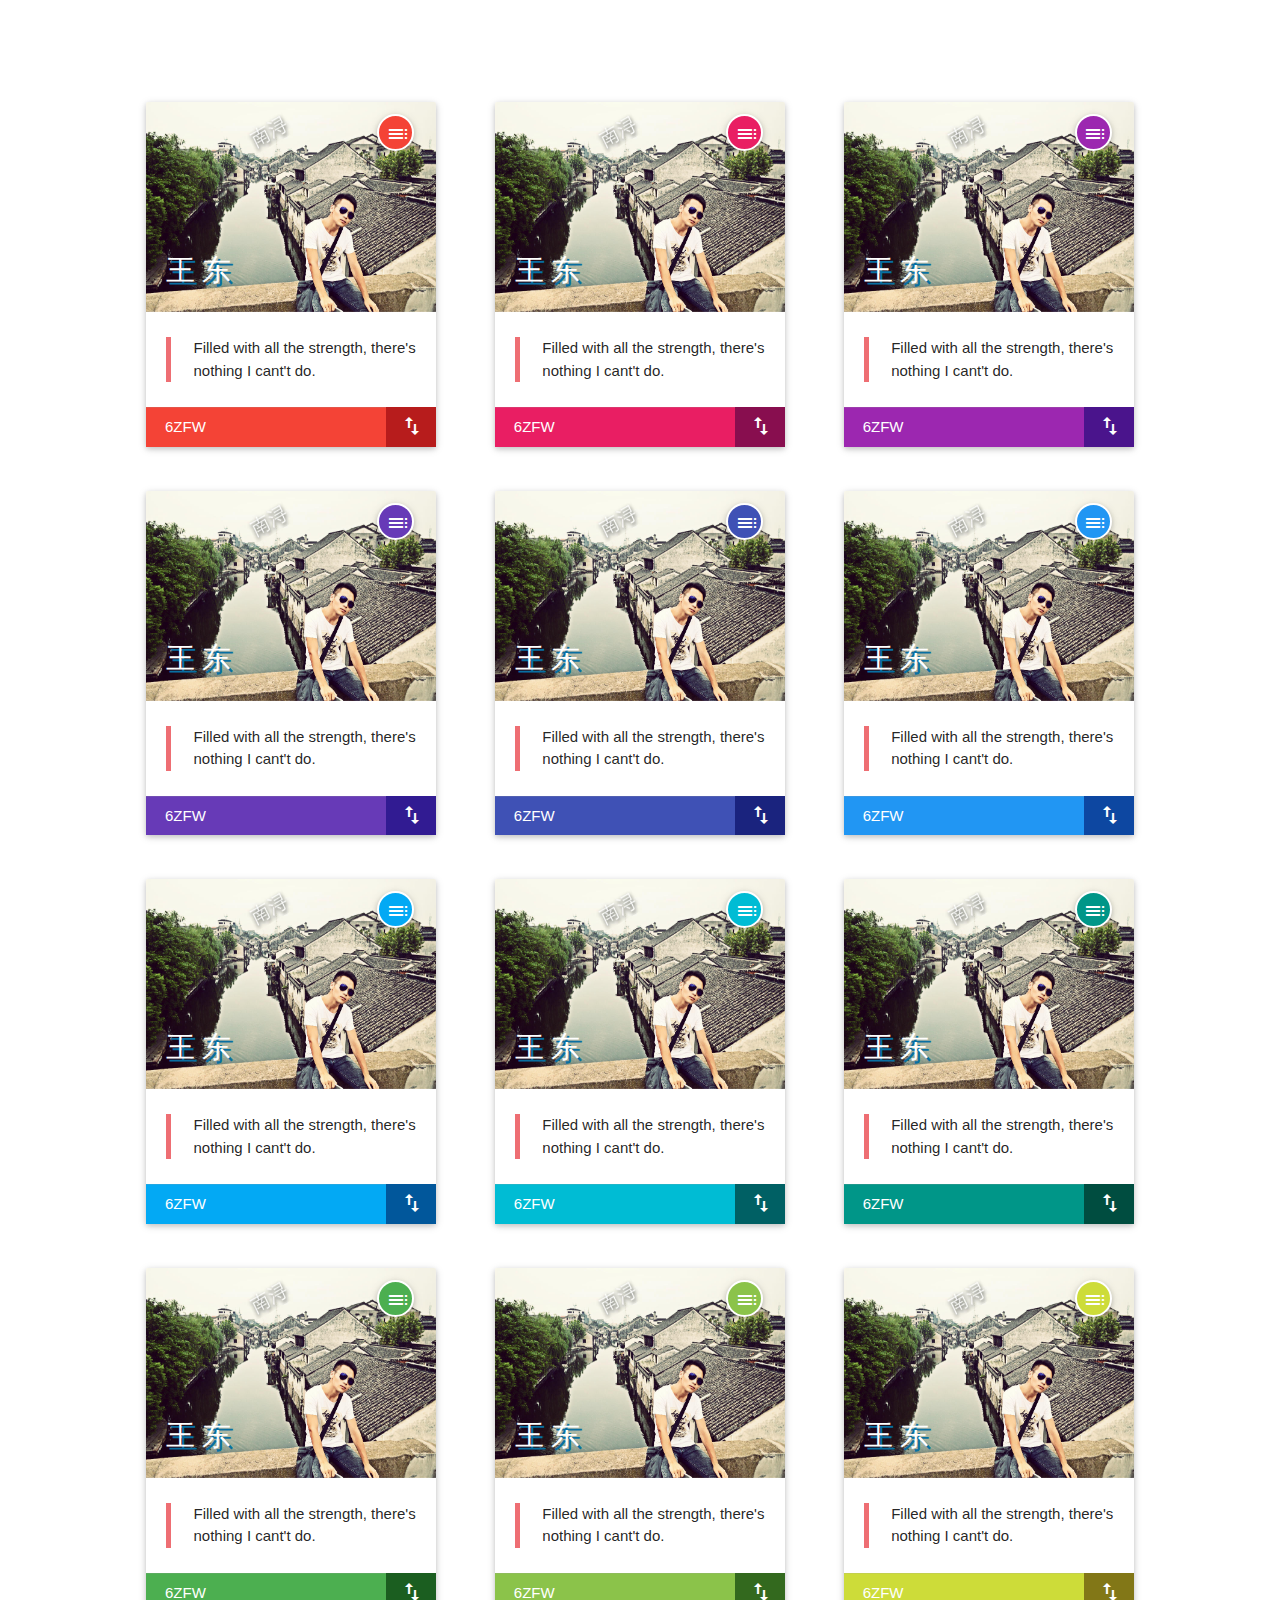
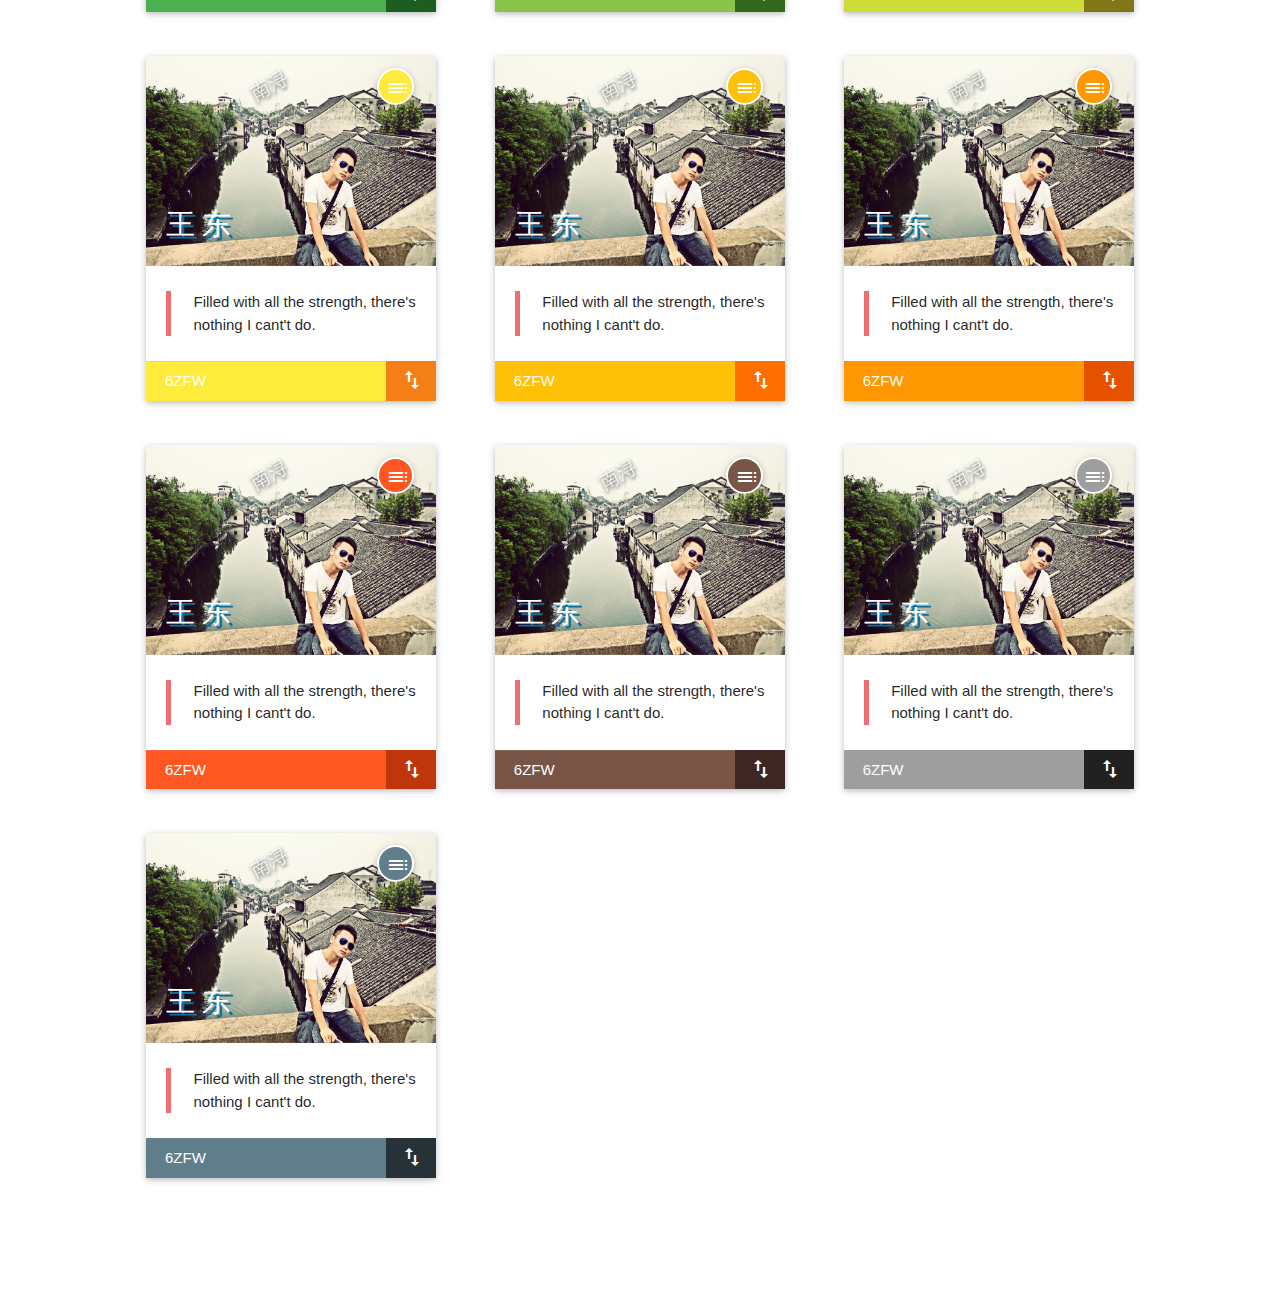
==== about.html @ 120ce58c "Basically completed, well, a little unsightly." ====
<!DOCTYPE html>
<html lang="en">
<head>
    <meta charset="UTF-8">
    <meta http-equiv="X-UA-Compatible" content="IE=edge,chrome=1">
    <meta name="viewport" content="width=device-width, initial-scale=1">

    <meta name="description" content="关于我们">
    <meta name="author" content="枫上雾棋">
    <title>关于我们</title>

    <link href="http://fonts.googleapis.com/icon?family=Material+Icons" rel="stylesheet">
    <link type="text/css" rel="stylesheet" href="css/materialize.css"  media="screen,projection"/>
    <link type="text/css" rel="stylesheet" href="css/about.css">
</head>
<body>
    <div class="container">
        <div id="about">
            <div class="row">
                <!--王东 start-->
                <div class="col s12 m6 l4">
                    <div class="card">
                        <div class="card-image">
                            <img src="img/wd.jpg" alt="人物">
                            <span class="card-title">王 东</span>
                            <div class="fixed-action-btn horizontal click-to-toggle">
                                <a class="btn-floating red">
                                    <i class="material-icons">toc</i>
                                </a>
                                <ul>
                                    <li><a class="btn-floating red tooltipped" data-position="top" data-delay="50" data-tooltip="QQ email"><i class="material-icons">email</i></a></li>
                                    <li><a class="btn-floating yellow darken-1 tooltipped" data-position="top" data-delay="50" data-tooltip="网易 music"><i class="material-icons">play_arrow</i></a></li>
                                    <li><a class="btn-floating green tooltipped" data-position="top" data-delay="50" data-tooltip="personal homepage"><i class="material-icons">grade</i></a></li>
                                    <li><a class="btn-floating blue tooltipped" data-position="top" data-delay="50" data-tooltip="GitHub"><i class="material-icons">attach_file</i></a></li>
                                </ul>
                            </div>
                        </div>
                        <div class="card-content">
                            <blockquote>Filled with all the strength, there's nothing I cant't do.</blockquote>
                        </div>
                        <div class="card-action red">
                            6ZFW
                            <div class="card-more activator">
                                <i class="material-icons right">swap_vert</i>
                            </div>
                        </div>
                        <div class="card-reveal">
                            <span class="reveal-title card-title grey-text text-darken-4">
                                他是谁
                                <i class="close-reveal material-icons circle right">close</i>
                            </span>
                            <ul class="collection">
                                <li class="collection-item">姓名：王东</li>
                                <li class="collection-item">外号：东哥</li>
                                <li class="collection-item">专业：软件工程</li>
                                <li class="collection-item">技能：
                                    <img src="img/html.ico" alt="技能">
                                    <img src="img/css.ico" alt="技能">
                                </li>
                            </ul>
                        </div>
                    </div>
                </div>
                <!--王东 end-->

                <!--王东 start-->
                <div class="col s12 m6 l4">
                    <div class="card">
                        <div class="card-image">
                            <img src="img/wd.jpg" alt="人物">
                            <span class="card-title">王 东</span>
                            <div class="fixed-action-btn horizontal click-to-toggle">
                                <a class="btn-floating pink">
                                    <i class="material-icons">toc</i>
                                </a>
                                <ul>
                                    <li><a class="btn-floating red tooltipped" data-position="top" data-delay="50" data-tooltip="QQ email"><i class="material-icons">email</i></a></li>
                                    <li><a class="btn-floating yellow darken-1 tooltipped" data-position="top" data-delay="50" data-tooltip="网易 music"><i class="material-icons">play_arrow</i></a></li>
                                    <li><a class="btn-floating green tooltipped" data-position="top" data-delay="50" data-tooltip="personal homepage"><i class="material-icons">grade</i></a></li>
                                    <li><a class="btn-floating blue tooltipped" data-position="top" data-delay="50" data-tooltip="GitHub"><i class="material-icons">attach_file</i></a></li>
                                </ul>
                            </div>
                        </div>
                        <div class="card-content">
                            <blockquote>Filled with all the strength, there's nothing I cant't do.</blockquote>
                        </div>
                        <div class="card-action pink">
                            6ZFW
                            <div class="card-more activator">
                                <i class="material-icons right">swap_vert</i>
                            </div>
                        </div>
                        <div class="card-reveal">
                            <span class="reveal-title card-title grey-text text-darken-4">
                                他是谁
                                <i class="close-reveal material-icons circle right">close</i>
                            </span>
                            <ul class="collection">
                                <li class="collection-item">姓名：王东</li>
                                <li class="collection-item">外号：东哥</li>
                                <li class="collection-item">专业：软件工程</li>
                                <li class="collection-item">技能：
                                    <img src="img/html.ico" alt="技能">
                                    <img src="img/css.ico" alt="技能">
                                </li>
                            </ul>
                        </div>
                    </div>
                </div>
                <!--王东 end-->

                <!--王东 start-->
                <div class="col s12 m6 l4">
                    <div class="card">
                        <div class="card-image">
                            <img src="img/wd.jpg" alt="人物">
                            <span class="card-title">王 东</span>
                            <div class="fixed-action-btn horizontal click-to-toggle">
                                <a class="btn-floating purple">
                                    <i class="material-icons">toc</i>
                                </a>
                                <ul>
                                    <li><a class="btn-floating red tooltipped" data-position="top" data-delay="50" data-tooltip="QQ email"><i class="material-icons">email</i></a></li>
                                    <li><a class="btn-floating yellow darken-1 tooltipped" data-position="top" data-delay="50" data-tooltip="网易 music"><i class="material-icons">play_arrow</i></a></li>
                                    <li><a class="btn-floating green tooltipped" data-position="top" data-delay="50" data-tooltip="personal homepage"><i class="material-icons">grade</i></a></li>
                                    <li><a class="btn-floating blue tooltipped" data-position="top" data-delay="50" data-tooltip="GitHub"><i class="material-icons">attach_file</i></a></li>
                                </ul>
                            </div>
                        </div>
                        <div class="card-content">
                            <blockquote>Filled with all the strength, there's nothing I cant't do.</blockquote>
                        </div>
                        <div class="card-action purple">
                            6ZFW
                            <div class="card-more activator">
                                <i class="material-icons right">swap_vert</i>
                            </div>
                        </div>
                        <div class="card-reveal">
                            <span class="reveal-title card-title grey-text text-darken-4">
                                他是谁
                                <i class="close-reveal material-icons circle right">close</i>
                            </span>
                            <ul class="collection">
                                <li class="collection-item">姓名：王东</li>
                                <li class="collection-item">外号：东哥</li>
                                <li class="collection-item">专业：软件工程</li>
                                <li class="collection-item">技能：
                                    <img src="img/html.ico" alt="技能">
                                    <img src="img/css.ico" alt="技能">
                                </li>
                            </ul>
                        </div>
                    </div>
                </div>
                <!--王东 end-->

                <!--王东 start-->
                <div class="col s12 m6 l4">
                    <div class="card">
                        <div class="card-image">
                            <img src="img/wd.jpg" alt="人物">
                            <span class="card-title">王 东</span>
                            <div class="fixed-action-btn horizontal click-to-toggle">
                                <a class="btn-floating deep-purple">
                                    <i class="material-icons">toc</i>
                                </a>
                                <ul>
                                    <li><a class="btn-floating red tooltipped" data-position="top" data-delay="50" data-tooltip="QQ email"><i class="material-icons">email</i></a></li>
                                    <li><a class="btn-floating yellow darken-1 tooltipped" data-position="top" data-delay="50" data-tooltip="网易 music"><i class="material-icons">play_arrow</i></a></li>
                                    <li><a class="btn-floating green tooltipped" data-position="top" data-delay="50" data-tooltip="personal homepage"><i class="material-icons">grade</i></a></li>
                                    <li><a class="btn-floating blue tooltipped" data-position="top" data-delay="50" data-tooltip="GitHub"><i class="material-icons">attach_file</i></a></li>
                                </ul>
                            </div>
                        </div>
                        <div class="card-content">
                            <blockquote>Filled with all the strength, there's nothing I cant't do.</blockquote>
                        </div>
                        <div class="card-action deep-purple">
                            6ZFW
                            <div class="card-more activator">
                                <i class="material-icons right">swap_vert</i>
                            </div>
                        </div>
                        <div class="card-reveal">
                            <span class="reveal-title card-title grey-text text-darken-4">
                                他是谁
                                <i class="close-reveal material-icons circle right">close</i>
                            </span>
                            <ul class="collection">
                                <li class="collection-item">姓名：王东</li>
                                <li class="collection-item">外号：东哥</li>
                                <li class="collection-item">专业：软件工程</li>
                                <li class="collection-item">技能：
                                    <img src="img/html.ico" alt="技能">
                                    <img src="img/css.ico" alt="技能">
                                </li>
                            </ul>
                        </div>
                    </div>
                </div>
                <!--王东 end-->

                <!--王东 start-->
                <div class="col s12 m6 l4">
                    <div class="card">
                        <div class="card-image">
                            <img src="img/wd.jpg" alt="人物">
                            <span class="card-title">王 东</span>
                            <div class="fixed-action-btn horizontal click-to-toggle">
                                <a class="btn-floating indigo">
                                    <i class="material-icons">toc</i>
                                </a>
                                <ul>
                                    <li><a class="btn-floating red tooltipped" data-position="top" data-delay="50" data-tooltip="QQ email"><i class="material-icons">email</i></a></li>
                                    <li><a class="btn-floating yellow darken-1 tooltipped" data-position="top" data-delay="50" data-tooltip="网易 music"><i class="material-icons">play_arrow</i></a></li>
                                    <li><a class="btn-floating green tooltipped" data-position="top" data-delay="50" data-tooltip="personal homepage"><i class="material-icons">grade</i></a></li>
                                    <li><a class="btn-floating blue tooltipped" data-position="top" data-delay="50" data-tooltip="GitHub"><i class="material-icons">attach_file</i></a></li>
                                </ul>
                            </div>
                        </div>
                        <div class="card-content">
                            <blockquote>Filled with all the strength, there's nothing I cant't do.</blockquote>
                        </div>
                        <div class="card-action indigo">
                            6ZFW
                            <div class="card-more activator">
                                <i class="material-icons right">swap_vert</i>
                            </div>
                        </div>
                        <div class="card-reveal">
                            <span class="reveal-title card-title grey-text text-darken-4">
                                他是谁
                                <i class="close-reveal material-icons circle right">close</i>
                            </span>
                            <ul class="collection">
                                <li class="collection-item">姓名：王东</li>
                                <li class="collection-item">外号：东哥</li>
                                <li class="collection-item">专业：软件工程</li>
                                <li class="collection-item">技能：
                                    <img src="img/html.ico" alt="技能">
                                    <img src="img/css.ico" alt="技能">
                                </li>
                            </ul>
                        </div>
                    </div>
                </div>
                <!--王东 end-->

                <!--王东 start-->
                <div class="col s12 m6 l4">
                    <div class="card">
                        <div class="card-image">
                            <img src="img/wd.jpg" alt="人物">
                            <span class="card-title">王 东</span>
                            <div class="fixed-action-btn horizontal click-to-toggle">
                                <a class="btn-floating blue">
                                    <i class="material-icons">toc</i>
                                </a>
                                <ul>
                                    <li><a class="btn-floating red tooltipped" data-position="top" data-delay="50" data-tooltip="QQ email"><i class="material-icons">email</i></a></li>
                                    <li><a class="btn-floating yellow darken-1 tooltipped" data-position="top" data-delay="50" data-tooltip="网易 music"><i class="material-icons">play_arrow</i></a></li>
                                    <li><a class="btn-floating green tooltipped" data-position="top" data-delay="50" data-tooltip="personal homepage"><i class="material-icons">grade</i></a></li>
                                    <li><a class="btn-floating blue tooltipped" data-position="top" data-delay="50" data-tooltip="GitHub"><i class="material-icons">attach_file</i></a></li>
                                </ul>
                            </div>
                        </div>
                        <div class="card-content">
                            <blockquote>Filled with all the strength, there's nothing I cant't do.</blockquote>
                        </div>
                        <div class="card-action blue">
                            6ZFW
                            <div class="card-more activator">
                                <i class="material-icons right">swap_vert</i>
                            </div>
                        </div>
                        <div class="card-reveal">
                            <span class="reveal-title card-title grey-text text-darken-4">
                                他是谁
                                <i class="close-reveal material-icons circle right">close</i>
                            </span>
                            <ul class="collection">
                                <li class="collection-item">姓名：王东</li>
                                <li class="collection-item">外号：东哥</li>
                                <li class="collection-item">专业：软件工程</li>
                                <li class="collection-item">技能：
                                    <img src="img/html.ico" alt="技能">
                                    <img src="img/css.ico" alt="技能">
                                </li>
                            </ul>
                        </div>
                    </div>
                </div>
                <!--王东 end-->

                <!--王东 start-->
                <div class="col s12 m6 l4">
                    <div class="card">
                        <div class="card-image">
                            <img src="img/wd.jpg" alt="人物">
                            <span class="card-title">王 东</span>
                            <div class="fixed-action-btn horizontal click-to-toggle">
                                <a class="btn-floating light-blue">
                                    <i class="material-icons">toc</i>
                                </a>
                                <ul>
                                    <li><a class="btn-floating red tooltipped" data-position="top" data-delay="50" data-tooltip="QQ email"><i class="material-icons">email</i></a></li>
                                    <li><a class="btn-floating yellow darken-1 tooltipped" data-position="top" data-delay="50" data-tooltip="网易 music"><i class="material-icons">play_arrow</i></a></li>
                                    <li><a class="btn-floating green tooltipped" data-position="top" data-delay="50" data-tooltip="personal homepage"><i class="material-icons">grade</i></a></li>
                                    <li><a class="btn-floating blue tooltipped" data-position="top" data-delay="50" data-tooltip="GitHub"><i class="material-icons">attach_file</i></a></li>
                                </ul>
                            </div>
                        </div>
                        <div class="card-content">
                            <blockquote>Filled with all the strength, there's nothing I cant't do.</blockquote>
                        </div>
                        <div class="card-action light-blue">
                            6ZFW
                            <div class="card-more activator">
                                <i class="material-icons right">swap_vert</i>
                            </div>
                        </div>
                        <div class="card-reveal">
                            <span class="reveal-title card-title grey-text text-darken-4">
                                他是谁
                                <i class="close-reveal material-icons circle right">close</i>
                            </span>
                            <ul class="collection">
                                <li class="collection-item">姓名：王东</li>
                                <li class="collection-item">外号：东哥</li>
                                <li class="collection-item">专业：软件工程</li>
                                <li class="collection-item">技能：
                                    <img src="img/html.ico" alt="技能">
                                    <img src="img/css.ico" alt="技能">
                                </li>
                            </ul>
                        </div>
                    </div>
                </div>
                <!--王东 end-->

                <!--王东 start-->
                <div class="col s12 m6 l4">
                    <div class="card">
                        <div class="card-image">
                            <img src="img/wd.jpg" alt="人物">
                            <span class="card-title">王 东</span>
                            <div class="fixed-action-btn horizontal click-to-toggle">
                                <a class="btn-floating cyan">
                                    <i class="material-icons">toc</i>
                                </a>
                                <ul>
                                    <li><a class="btn-floating red tooltipped" data-position="top" data-delay="50" data-tooltip="QQ email"><i class="material-icons">email</i></a></li>
                                    <li><a class="btn-floating yellow darken-1 tooltipped" data-position="top" data-delay="50" data-tooltip="网易 music"><i class="material-icons">play_arrow</i></a></li>
                                    <li><a class="btn-floating green tooltipped" data-position="top" data-delay="50" data-tooltip="personal homepage"><i class="material-icons">grade</i></a></li>
                                    <li><a class="btn-floating blue tooltipped" data-position="top" data-delay="50" data-tooltip="GitHub"><i class="material-icons">attach_file</i></a></li>
                                </ul>
                            </div>
                        </div>
                        <div class="card-content">
                            <blockquote>Filled with all the strength, there's nothing I cant't do.</blockquote>
                        </div>
                        <div class="card-action cyan">
                            6ZFW
                            <div class="card-more activator">
                                <i class="material-icons right">swap_vert</i>
                            </div>
                        </div>
                        <div class="card-reveal">
                            <span class="reveal-title card-title grey-text text-darken-4">
                                他是谁
                                <i class="close-reveal material-icons circle right">close</i>
                            </span>
                            <ul class="collection">
                                <li class="collection-item">姓名：王东</li>
                                <li class="collection-item">外号：东哥</li>
                                <li class="collection-item">专业：软件工程</li>
                                <li class="collection-item">技能：
                                    <img src="img/html.ico" alt="技能">
                                    <img src="img/css.ico" alt="技能">
                                </li>
                            </ul>
                        </div>
                    </div>
                </div>
                <!--王东 end-->

                <!--王东 start-->
                <div class="col s12 m6 l4">
                    <div class="card">
                        <div class="card-image">
                            <img src="img/wd.jpg" alt="人物">
                            <span class="card-title">王 东</span>
                            <div class="fixed-action-btn horizontal click-to-toggle">
                                <a class="btn-floating teal">
                                    <i class="material-icons">toc</i>
                                </a>
                                <ul>
                                    <li><a class="btn-floating red tooltipped" data-position="top" data-delay="50" data-tooltip="QQ email"><i class="material-icons">email</i></a></li>
                                    <li><a class="btn-floating yellow darken-1 tooltipped" data-position="top" data-delay="50" data-tooltip="网易 music"><i class="material-icons">play_arrow</i></a></li>
                                    <li><a class="btn-floating green tooltipped" data-position="top" data-delay="50" data-tooltip="personal homepage"><i class="material-icons">grade</i></a></li>
                                    <li><a class="btn-floating blue tooltipped" data-position="top" data-delay="50" data-tooltip="GitHub"><i class="material-icons">attach_file</i></a></li>
                                </ul>
                            </div>
                        </div>
                        <div class="card-content">
                            <blockquote>Filled with all the strength, there's nothing I cant't do.</blockquote>
                        </div>
                        <div class="card-action teal">
                            6ZFW
                            <div class="card-more activator">
                                <i class="material-icons right">swap_vert</i>
                            </div>
                        </div>
                        <div class="card-reveal">
                            <span class="reveal-title card-title grey-text text-darken-4">
                                他是谁
                                <i class="close-reveal material-icons circle right">close</i>
                            </span>
                            <ul class="collection">
                                <li class="collection-item">姓名：王东</li>
                                <li class="collection-item">外号：东哥</li>
                                <li class="collection-item">专业：软件工程</li>
                                <li class="collection-item">技能：
                                    <img src="img/html.ico" alt="技能">
                                    <img src="img/css.ico" alt="技能">
                                </li>
                            </ul>
                        </div>
                    </div>
                </div>
                <!--王东 end-->

                <!--王东 start-->
                <div class="col s12 m6 l4">
                    <div class="card">
                        <div class="card-image">
                            <img src="img/wd.jpg" alt="人物">
                            <span class="card-title">王 东</span>
                            <div class="fixed-action-btn horizontal click-to-toggle">
                                <a class="btn-floating green">
                                    <i class="material-icons">toc</i>
                                </a>
                                <ul>
                                    <li><a class="btn-floating red tooltipped" data-position="top" data-delay="50" data-tooltip="QQ email"><i class="material-icons">email</i></a></li>
                                    <li><a class="btn-floating yellow darken-1 tooltipped" data-position="top" data-delay="50" data-tooltip="网易 music"><i class="material-icons">play_arrow</i></a></li>
                                    <li><a class="btn-floating green tooltipped" data-position="top" data-delay="50" data-tooltip="personal homepage"><i class="material-icons">grade</i></a></li>
                                    <li><a class="btn-floating blue tooltipped" data-position="top" data-delay="50" data-tooltip="GitHub"><i class="material-icons">attach_file</i></a></li>
                                </ul>
                            </div>
                        </div>
                        <div class="card-content">
                            <blockquote>Filled with all the strength, there's nothing I cant't do.</blockquote>
                        </div>
                        <div class="card-action green">
                            6ZFW
                            <div class="card-more activator">
                                <i class="material-icons right">swap_vert</i>
                            </div>
                        </div>
                        <div class="card-reveal">
                            <span class="reveal-title card-title grey-text text-darken-4">
                                他是谁
                                <i class="close-reveal material-icons circle right">close</i>
                            </span>
                            <ul class="collection">
                                <li class="collection-item">姓名：王东</li>
                                <li class="collection-item">外号：东哥</li>
                                <li class="collection-item">专业：软件工程</li>
                                <li class="collection-item">技能：
                                    <img src="img/html.ico" alt="技能">
                                    <img src="img/css.ico" alt="技能">
                                </li>
                            </ul>
                        </div>
                    </div>
                </div>
                <!--王东 end-->

                <!--王东 start-->
                <div class="col s12 m6 l4">
                    <div class="card">
                        <div class="card-image">
                            <img src="img/wd.jpg" alt="人物">
                            <span class="card-title">王 东</span>
                            <div class="fixed-action-btn horizontal click-to-toggle">
                                <a class="btn-floating light-green">
                                    <i class="material-icons">toc</i>
                                </a>
                                <ul>
                                    <li><a class="btn-floating red tooltipped" data-position="top" data-delay="50" data-tooltip="QQ email"><i class="material-icons">email</i></a></li>
                                    <li><a class="btn-floating yellow darken-1 tooltipped" data-position="top" data-delay="50" data-tooltip="网易 music"><i class="material-icons">play_arrow</i></a></li>
                                    <li><a class="btn-floating green tooltipped" data-position="top" data-delay="50" data-tooltip="personal homepage"><i class="material-icons">grade</i></a></li>
                                    <li><a class="btn-floating blue tooltipped" data-position="top" data-delay="50" data-tooltip="GitHub"><i class="material-icons">attach_file</i></a></li>
                                </ul>
                            </div>
                        </div>
                        <div class="card-content">
                            <blockquote>Filled with all the strength, there's nothing I cant't do.</blockquote>
                        </div>
                        <div class="card-action light-green">
                            6ZFW
                            <div class="card-more activator">
                                <i class="material-icons right">swap_vert</i>
                            </div>
                        </div>
                        <div class="card-reveal">
                            <span class="reveal-title card-title grey-text text-darken-4">
                                他是谁
                                <i class="close-reveal material-icons circle right">close</i>
                            </span>
                            <ul class="collection">
                                <li class="collection-item">姓名：王东</li>
                                <li class="collection-item">外号：东哥</li>
                                <li class="collection-item">专业：软件工程</li>
                                <li class="collection-item">技能：
                                    <img src="img/html.ico" alt="技能">
                                    <img src="img/css.ico" alt="技能">
                                </li>
                            </ul>
                        </div>
                    </div>
                </div>
                <!--王东 end-->

                <!--王东 start-->
                <div class="col s12 m6 l4">
                    <div class="card">
                        <div class="card-image">
                            <img src="img/wd.jpg" alt="人物">
                            <span class="card-title">王 东</span>
                            <div class="fixed-action-btn horizontal click-to-toggle">
                                <a class="btn-floating lime">
                                    <i class="material-icons">toc</i>
                                </a>
                                <ul>
                                    <li><a class="btn-floating red tooltipped" data-position="top" data-delay="50" data-tooltip="QQ email"><i class="material-icons">email</i></a></li>
                                    <li><a class="btn-floating yellow darken-1 tooltipped" data-position="top" data-delay="50" data-tooltip="网易 music"><i class="material-icons">play_arrow</i></a></li>
                                    <li><a class="btn-floating green tooltipped" data-position="top" data-delay="50" data-tooltip="personal homepage"><i class="material-icons">grade</i></a></li>
                                    <li><a class="btn-floating blue tooltipped" data-position="top" data-delay="50" data-tooltip="GitHub"><i class="material-icons">attach_file</i></a></li>
                                </ul>
                            </div>
                        </div>
                        <div class="card-content">
                            <blockquote>Filled with all the strength, there's nothing I cant't do.</blockquote>
                        </div>
                        <div class="card-action lime">
                            6ZFW
                            <div class="card-more activator">
                                <i class="material-icons right">swap_vert</i>
                            </div>
                        </div>
                        <div class="card-reveal">
                            <span class="reveal-title card-title grey-text text-darken-4">
                                他是谁
                                <i class="close-reveal material-icons circle right">close</i>
                            </span>
                            <ul class="collection">
                                <li class="collection-item">姓名：王东</li>
                                <li class="collection-item">外号：东哥</li>
                                <li class="collection-item">专业：软件工程</li>
                                <li class="collection-item">技能：
                                    <img src="img/html.ico" alt="技能">
                                    <img src="img/css.ico" alt="技能">
                                </li>
                            </ul>
                        </div>
                    </div>
                </div>
                <!--王东 end-->

                <!--王东 start-->
                <div class="col s12 m6 l4">
                    <div class="card">
                        <div class="card-image">
                            <img src="img/wd.jpg" alt="人物">
                            <span class="card-title">王 东</span>
                            <div class="fixed-action-btn horizontal click-to-toggle">
                                <a class="btn-floating yellow">
                                    <i class="material-icons">toc</i>
                                </a>
                                <ul>
                                    <li><a class="btn-floating red tooltipped" data-position="top" data-delay="50" data-tooltip="QQ email"><i class="material-icons">email</i></a></li>
                                    <li><a class="btn-floating yellow darken-1 tooltipped" data-position="top" data-delay="50" data-tooltip="网易 music"><i class="material-icons">play_arrow</i></a></li>
                                    <li><a class="btn-floating green tooltipped" data-position="top" data-delay="50" data-tooltip="personal homepage"><i class="material-icons">grade</i></a></li>
                                    <li><a class="btn-floating blue tooltipped" data-position="top" data-delay="50" data-tooltip="GitHub"><i class="material-icons">attach_file</i></a></li>
                                </ul>
                            </div>
                        </div>
                        <div class="card-content">
                            <blockquote>Filled with all the strength, there's nothing I cant't do.</blockquote>
                        </div>
                        <div class="card-action yellow">
                            6ZFW
                            <div class="card-more activator">
                                <i class="material-icons right">swap_vert</i>
                            </div>
                        </div>
                        <div class="card-reveal">
                            <span class="reveal-title card-title grey-text text-darken-4">
                                他是谁
                                <i class="close-reveal material-icons circle right">close</i>
                            </span>
                            <ul class="collection">
                                <li class="collection-item">姓名：王东</li>
                                <li class="collection-item">外号：东哥</li>
                                <li class="collection-item">专业：软件工程</li>
                                <li class="collection-item">技能：
                                    <img src="img/html.ico" alt="技能">
                                    <img src="img/css.ico" alt="技能">
                                </li>
                            </ul>
                        </div>
                    </div>
                </div>
                <!--王东 end-->

                <!--王东 start-->
                <div class="col s12 m6 l4">
                    <div class="card">
                        <div class="card-image">
                            <img src="img/wd.jpg" alt="人物">
                            <span class="card-title">王 东</span>
                            <div class="fixed-action-btn horizontal click-to-toggle">
                                <a class="btn-floating amber">
                                    <i class="material-icons">toc</i>
                                </a>
                                <ul>
                                    <li><a class="btn-floating red tooltipped" data-position="top" data-delay="50" data-tooltip="QQ email"><i class="material-icons">email</i></a></li>
                                    <li><a class="btn-floating yellow darken-1 tooltipped" data-position="top" data-delay="50" data-tooltip="网易 music"><i class="material-icons">play_arrow</i></a></li>
                                    <li><a class="btn-floating green tooltipped" data-position="top" data-delay="50" data-tooltip="personal homepage"><i class="material-icons">grade</i></a></li>
                                    <li><a class="btn-floating blue tooltipped" data-position="top" data-delay="50" data-tooltip="GitHub"><i class="material-icons">attach_file</i></a></li>
                                </ul>
                            </div>
                        </div>
                        <div class="card-content">
                            <blockquote>Filled with all the strength, there's nothing I cant't do.</blockquote>
                        </div>
                        <div class="card-action amber">
                            6ZFW
                            <div class="card-more activator">
                                <i class="material-icons right">swap_vert</i>
                            </div>
                        </div>
                        <div class="card-reveal">
                            <span class="reveal-title card-title grey-text text-darken-4">
                                他是谁
                                <i class="close-reveal material-icons circle right">close</i>
                            </span>
                            <ul class="collection">
                                <li class="collection-item">姓名：王东</li>
                                <li class="collection-item">外号：东哥</li>
                                <li class="collection-item">专业：软件工程</li>
                                <li class="collection-item">技能：
                                    <img src="img/html.ico" alt="技能">
                                    <img src="img/css.ico" alt="技能">
                                </li>
                            </ul>
                        </div>
                    </div>
                </div>
                <!--王东 end-->

                <!--王东 start-->
                <div class="col s12 m6 l4">
                    <div class="card">
                        <div class="card-image">
                            <img src="img/wd.jpg" alt="人物">
                            <span class="card-title">王 东</span>
                            <div class="fixed-action-btn horizontal click-to-toggle">
                                <a class="btn-floating orange">
                                    <i class="material-icons">toc</i>
                                </a>
                                <ul>
                                    <li><a class="btn-floating red tooltipped" data-position="top" data-delay="50" data-tooltip="QQ email"><i class="material-icons">email</i></a></li>
                                    <li><a class="btn-floating yellow darken-1 tooltipped" data-position="top" data-delay="50" data-tooltip="网易 music"><i class="material-icons">play_arrow</i></a></li>
                                    <li><a class="btn-floating green tooltipped" data-position="top" data-delay="50" data-tooltip="personal homepage"><i class="material-icons">grade</i></a></li>
                                    <li><a class="btn-floating blue tooltipped" data-position="top" data-delay="50" data-tooltip="GitHub"><i class="material-icons">attach_file</i></a></li>
                                </ul>
                            </div>
                        </div>
                        <div class="card-content">
                            <blockquote>Filled with all the strength, there's nothing I cant't do.</blockquote>
                        </div>
                        <div class="card-action orange">
                            6ZFW
                            <div class="card-more activator">
                                <i class="material-icons right">swap_vert</i>
                            </div>
                        </div>
                        <div class="card-reveal">
                            <span class="reveal-title card-title grey-text text-darken-4">
                                他是谁
                                <i class="close-reveal material-icons circle right">close</i>
                            </span>
                            <ul class="collection">
                                <li class="collection-item">姓名：王东</li>
                                <li class="collection-item">外号：东哥</li>
                                <li class="collection-item">专业：软件工程</li>
                                <li class="collection-item">技能：
                                    <img src="img/html.ico" alt="技能">
                                    <img src="img/css.ico" alt="技能">
                                </li>
                            </ul>
                        </div>
                    </div>
                </div>
                <!--王东 end-->

                <!--王东 start-->
                <div class="col s12 m6 l4">
                    <div class="card">
                        <div class="card-image">
                            <img src="img/wd.jpg" alt="人物">
                            <span class="card-title">王 东</span>
                            <div class="fixed-action-btn horizontal click-to-toggle">
                                <a class="btn-floating deep-orange">
                                    <i class="material-icons">toc</i>
                                </a>
                                <ul>
                                    <li><a class="btn-floating red tooltipped" data-position="top" data-delay="50" data-tooltip="QQ email"><i class="material-icons">email</i></a></li>
                                    <li><a class="btn-floating yellow darken-1 tooltipped" data-position="top" data-delay="50" data-tooltip="网易 music"><i class="material-icons">play_arrow</i></a></li>
                                    <li><a class="btn-floating green tooltipped" data-position="top" data-delay="50" data-tooltip="personal homepage"><i class="material-icons">grade</i></a></li>
                                    <li><a class="btn-floating blue tooltipped" data-position="top" data-delay="50" data-tooltip="GitHub"><i class="material-icons">attach_file</i></a></li>
                                </ul>
                            </div>
                        </div>
                        <div class="card-content">
                            <blockquote>Filled with all the strength, there's nothing I cant't do.</blockquote>
                        </div>
                        <div class="card-action deep-orange">
                            6ZFW
                            <div class="card-more activator">
                                <i class="material-icons right">swap_vert</i>
                            </div>
                        </div>
                        <div class="card-reveal">
                            <span class="reveal-title card-title grey-text text-darken-4">
                                他是谁
                                <i class="close-reveal material-icons circle right">close</i>
                            </span>
                            <ul class="collection">
                                <li class="collection-item">姓名：王东</li>
                                <li class="collection-item">外号：东哥</li>
                                <li class="collection-item">专业：软件工程</li>
                                <li class="collection-item">技能：
                                    <img src="img/html.ico" alt="技能">
                                    <img src="img/css.ico" alt="技能">
                                </li>
                            </ul>
                        </div>
                    </div>
                </div>
                <!--王东 end-->

                <!--王东 start-->
                <div class="col s12 m6 l4">
                    <div class="card">
                        <div class="card-image">
                            <img src="img/wd.jpg" alt="人物">
                            <span class="card-title">王 东</span>
                            <div class="fixed-action-btn horizontal click-to-toggle">
                                <a class="btn-floating brown">
                                    <i class="material-icons">toc</i>
                                </a>
                                <ul>
                                    <li><a class="btn-floating red tooltipped" data-position="top" data-delay="50" data-tooltip="QQ email"><i class="material-icons">email</i></a></li>
                                    <li><a class="btn-floating yellow darken-1 tooltipped" data-position="top" data-delay="50" data-tooltip="网易 music"><i class="material-icons">play_arrow</i></a></li>
                                    <li><a class="btn-floating green tooltipped" data-position="top" data-delay="50" data-tooltip="personal homepage"><i class="material-icons">grade</i></a></li>
                                    <li><a class="btn-floating blue tooltipped" data-position="top" data-delay="50" data-tooltip="GitHub"><i class="material-icons">attach_file</i></a></li>
                                </ul>
                            </div>
                        </div>
                        <div class="card-content">
                            <blockquote>Filled with all the strength, there's nothing I cant't do.</blockquote>
                        </div>
                        <div class="card-action brown">
                            6ZFW
                            <div class="card-more activator">
                                <i class="material-icons right">swap_vert</i>
                            </div>
                        </div>
                        <div class="card-reveal">
                            <span class="reveal-title card-title grey-text text-darken-4">
                                他是谁
                                <i class="close-reveal material-icons circle right">close</i>
                            </span>
                            <ul class="collection">
                                <li class="collection-item">姓名：王东</li>
                                <li class="collection-item">外号：东哥</li>
                                <li class="collection-item">专业：软件工程</li>
                                <li class="collection-item">技能：
                                    <img src="img/html.ico" alt="技能">
                                    <img src="img/css.ico" alt="技能">
                                </li>
                            </ul>
                        </div>
                    </div>
                </div>
                <!--王东 end-->

                <!--王东 start-->
                <div class="col s12 m6 l4">
                    <div class="card">
                        <div class="card-image">
                            <img src="img/wd.jpg" alt="人物">
                            <span class="card-title">王 东</span>
                            <div class="fixed-action-btn horizontal click-to-toggle">
                                <a class="btn-floating grey">
                                    <i class="material-icons">toc</i>
                                </a>
                                <ul>
                                    <li><a class="btn-floating red tooltipped" data-position="top" data-delay="50" data-tooltip="QQ email"><i class="material-icons">email</i></a></li>
                                    <li><a class="btn-floating yellow darken-1 tooltipped" data-position="top" data-delay="50" data-tooltip="网易 music"><i class="material-icons">play_arrow</i></a></li>
                                    <li><a class="btn-floating green tooltipped" data-position="top" data-delay="50" data-tooltip="personal homepage"><i class="material-icons">grade</i></a></li>
                                    <li><a class="btn-floating blue tooltipped" data-position="top" data-delay="50" data-tooltip="GitHub"><i class="material-icons">attach_file</i></a></li>
                                </ul>
                            </div>
                        </div>
                        <div class="card-content">
                            <blockquote>Filled with all the strength, there's nothing I cant't do.</blockquote>
                        </div>
                        <div class="card-action grey">
                            6ZFW
                            <div class="card-more activator">
                                <i class="material-icons right">swap_vert</i>
                            </div>
                        </div>
                        <div class="card-reveal">
                            <span class="reveal-title card-title grey-text text-darken-4">
                                他是谁
                                <i class="close-reveal material-icons circle right">close</i>
                            </span>
                            <ul class="collection">
                                <li class="collection-item">姓名：王东</li>
                                <li class="collection-item">外号：东哥</li>
                                <li class="collection-item">专业：软件工程</li>
                                <li class="collection-item">技能：
                                    <img src="img/html.ico" alt="技能">
                                    <img src="img/css.ico" alt="技能">
                                </li>
                            </ul>
                        </div>
                    </div>
                </div>
                <!--王东 end-->

                <!--王东 start-->
                <div class="col s12 m6 l4">
                    <div class="card">
                        <div class="card-image">
                            <img src="img/wd.jpg" alt="人物">
                            <span class="card-title">王 东</span>
                            <div class="fixed-action-btn horizontal click-to-toggle">
                                <a class="btn-floating blue-grey">
                                    <i class="material-icons">toc</i>
                                </a>
                                <ul>
                                    <li><a class="btn-floating red tooltipped" data-position="top" data-delay="50" data-tooltip="QQ email"><i class="material-icons">email</i></a></li>
                                    <li><a class="btn-floating yellow darken-1 tooltipped" data-position="top" data-delay="50" data-tooltip="网易 music"><i class="material-icons">play_arrow</i></a></li>
                                    <li><a class="btn-floating green tooltipped" data-position="top" data-delay="50" data-tooltip="personal homepage"><i class="material-icons">grade</i></a></li>
                                    <li><a class="btn-floating blue tooltipped" data-position="top" data-delay="50" data-tooltip="GitHub"><i class="material-icons">attach_file</i></a></li>
                                </ul>
                            </div>
                        </div>
                        <div class="card-content">
                            <blockquote>Filled with all the strength, there's nothing I cant't do.</blockquote>
                        </div>
                        <div class="card-action blue-grey">
                            6ZFW
                            <div class="card-more activator">
                                <i class="material-icons right">swap_vert</i>
                            </div>
                        </div>
                        <div class="card-reveal">
                            <span class="reveal-title card-title grey-text text-darken-4">
                                他是谁
                                <i class="close-reveal material-icons circle right">close</i>
                            </span>
                            <ul class="collection">
                                <li class="collection-item">姓名：王东</li>
                                <li class="collection-item">外号：东哥</li>
                                <li class="collection-item">专业：软件工程</li>
                                <li class="collection-item">技能：
                                    <img src="img/html.ico" alt="技能">
                                    <img src="img/css.ico" alt="技能">
                                </li>
                            </ul>
                        </div>
                    </div>
                </div>
                <!--王东 end-->
            </div>
        </div>
    </div>

    <script type="text/javascript" src="js/jquery-1.11.3.min.js"></script>
    <script type="text/javascript" src="js/materialize.min.js"></script>

    <script>
        $(document).ready(function () {
           $(".activator").click(function () {
               $(this).hide();
               $(this).parent().siblings(".card-image").find("div").hide();
               $(this).parent().css("text-align","center");
           });
            $(".reveal-title").click(function () {
                $(this).parent().siblings(".card-action").find(".card-more").show();
                $(this).parent().siblings(".card-image").find("div").show();
                $(this).parent().siblings(".card-action").css("text-align","left");
            });
        });
    </script>
</body>
</html>
---- css/about.css ----
/*关于我们 start*/
*{
    padding: 0;
    margin: 0;
}
html,body{
    height: 100%;
}
body {
    font-family: "arial", "微软雅黑";
}
.container {
    width: 80%;
}

#about{
    padding: 80px 0;
}
.fixed-action-btn {
    position: absolute;
    right: 22px;
    top: 12px;
}
.fixed-action-btn > a{
    border: 2px solid #fff;
}
.fixed-action-btn > a.red i:hover,.red .card-more {
    background-color: #b71c1c;
}
.fixed-action-btn > a.pink i:hover,.pink .card-more {
    background-color: #880e4f;
}
.fixed-action-btn > a.purple i:hover,.purple .card-more {
    background-color: #4a148c;
}
.fixed-action-btn > a.deep-purple i:hover,.deep-purple .card-more {
    background-color: #311b92;
}
.fixed-action-btn > a.indigo i:hover,.indigo .card-more {
    background-color: #1a237e;
}
.fixed-action-btn > a.blue i:hover,.blue .card-more {
    background-color: #0d47a1;
}
.fixed-action-btn > a.light-blue i:hover,.light-blue .card-more {
    background-color: #01579b;
}
.fixed-action-btn > a.cyan i:hover,.cyan .card-more {
    background-color: #006064;
}
.fixed-action-btn > a.teal i:hover,.teal .card-more {
    background-color: #004d40;
}
.fixed-action-btn > a.green i:hover,.green .card-more {
    background-color: #1b5e20;
}
.fixed-action-btn > a.light-green i:hover,.light-green .card-more {
    background-color: #33691e;
}
.fixed-action-btn > a.lime i:hover,.lime .card-more {
    background-color: #827717;
}
.fixed-action-btn > a.yellow i:hover,.yellow .card-more {
    background-color: #f57f17;
}
.fixed-action-btn > a.amber i:hover,.amber .card-more {
    background-color: #ff6f00;
}
.fixed-action-btn > a.orange i:hover,.orange .card-more {
    background-color: #e65100;
}
.fixed-action-btn > a.deep-orange i:hover,.deep-orange .card-more {
    background-color: #bf360c;
}
.fixed-action-btn > a.brown i:hover,.brown .card-more {
    background-color: #3e2723;
}
.fixed-action-btn > a.grey i:hover,.grey .card-more {
    background-color: #212121;
}
.fixed-action-btn > a.blue-grey i:hover,.blue-grey .card-more {
    background-color: #263238;
}
.fixed-action-btn.horizontal ul {
    right: 53px;
}
.fixed-action-btn.horizontal ul li {
    margin: 0 2px;
}
.card{
    margin: 22px 18px;
}
.card .card-image img{
    height: 210px;
}
.card .card-image .card-title{
    font-size: 29px;
    font-family: 华文隶书;
    text-shadow: 3px 3px #086fa1;
}
.card .card-content{
    padding: 5px 20px;
}
.card .card-action{
    padding: 8px 19px;
    color: #fff;
    background-color: #e57373;
}
.card .card-action i{
    margin-left: 2px;
}
.card .card-action .card-more{
    position: absolute;
    top: -1px;
    bottom: 0;
    right: 0;
    padding: 7px 12px 0;
    cursor: pointer;
}
.card .card-action .card-more:hover{
    padding-left: 15px;
    padding-right: 15px;
}
.card-reveal .close-reveal{
    padding: 5px;
    background-color: #F44336;
    color: #fff;
}
.card-reveal .reveal-title{
    font-weight: 600;
}
.collection{
    margin: 7px 15px 0 16px;
    border-top: 0;
    border-left: 0;
    border-right: 0;
}
.collection .collection-item{
    padding: 10px 0;
}
.collection .collection-item img{
    width: 35px;
    height: 35px;
}
/*关于我们 end*/
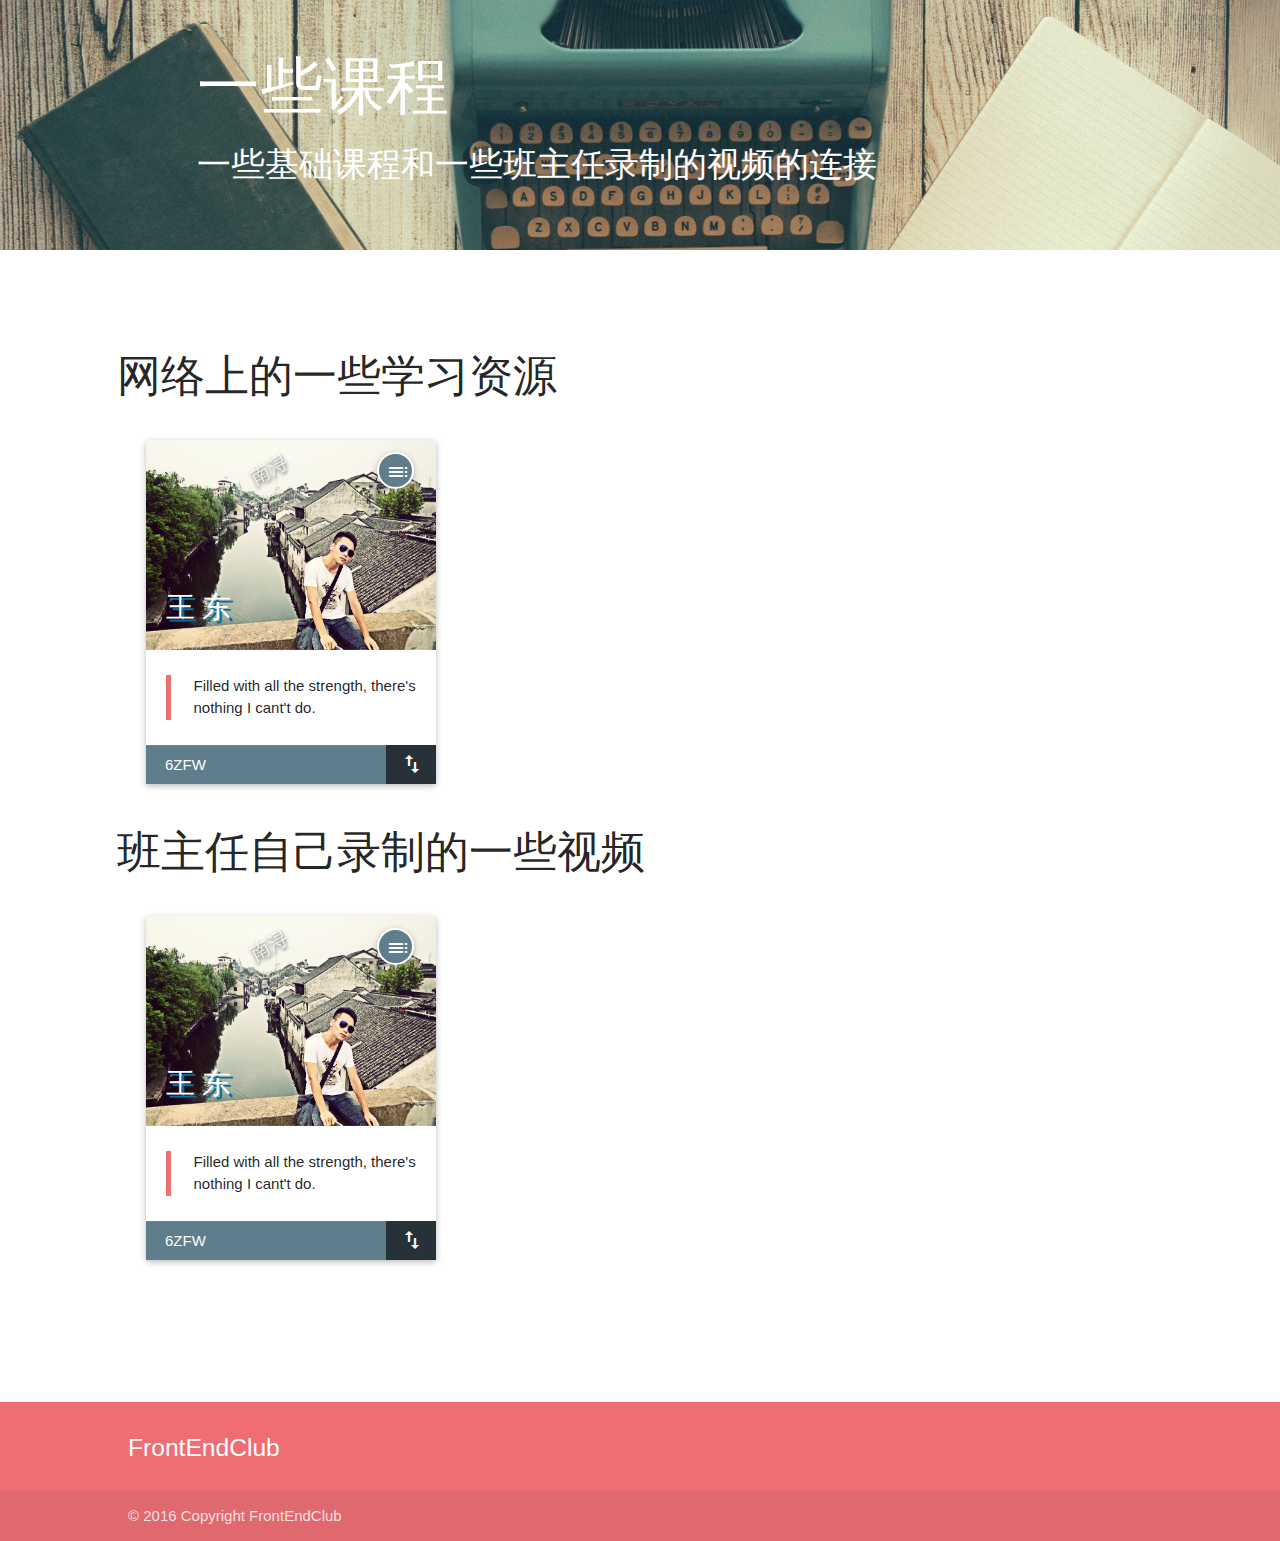
==== commit 6638ecb8: "做了一个公用的头部和底部" ====
--- a/about.html
+++ b/about.html
@@ -4,848 +4,31 @@
     <meta charset="UTF-8">
     <meta http-equiv="X-UA-Compatible" content="IE=edge,chrome=1">
     <meta name="viewport" content="width=device-width, initial-scale=1">
-
     <meta name="description" content="关于我们">
     <meta name="author" content="枫上雾棋">
-    <title>关于我们</title>
+    <title>一些课程</title>
 
     <link href="http://fonts.googleapis.com/icon?family=Material+Icons" rel="stylesheet">
     <link type="text/css" rel="stylesheet" href="css/materialize.css"  media="screen,projection"/>
+    <link rel="stylesheet" href="css/common.css"><!-- 头部的公共的CSS -->
     <link type="text/css" rel="stylesheet" href="css/about.css">
 </head>
 <body>
+    <!--张泽玮 start-->
+    <header>
+      <div class="container">
+        <div class="row">
+          <h1>一些课程</h1>
+          <h4>一些基础课程和一些班主任录制的视频的连接</h4>
+        </div>
+      </div>
+    </header>
+    <!--张泽玮 start-->
     <div class="container">
         <div id="about">
             <div class="row">
                 <!--王东 start-->
-                <div class="col s12 m6 l4">
-                    <div class="card">
-                        <div class="card-image">
-                            <img src="img/wd.jpg" alt="人物">
-                            <span class="card-title">王 东</span>
-                            <div class="fixed-action-btn horizontal click-to-toggle">
-                                <a class="btn-floating red">
-                                    <i class="material-icons">toc</i>
-                                </a>
-                                <ul>
-                                    <li><a class="btn-floating red tooltipped" data-position="top" data-delay="50" data-tooltip="QQ email"><i class="material-icons">email</i></a></li>
-                                    <li><a class="btn-floating yellow darken-1 tooltipped" data-position="top" data-delay="50" data-tooltip="网易 music"><i class="material-icons">play_arrow</i></a></li>
-                                    <li><a class="btn-floating green tooltipped" data-position="top" data-delay="50" data-tooltip="personal homepage"><i class="material-icons">grade</i></a></li>
-                                    <li><a class="btn-floating blue tooltipped" data-position="top" data-delay="50" data-tooltip="GitHub"><i class="material-icons">attach_file</i></a></li>
-                                </ul>
-                            </div>
-                        </div>
-                        <div class="card-content">
-                            <blockquote>Filled with all the strength, there's nothing I cant't do.</blockquote>
-                        </div>
-                        <div class="card-action red">
-                            6ZFW
-                            <div class="card-more activator">
-                                <i class="material-icons right">swap_vert</i>
-                            </div>
-                        </div>
-                        <div class="card-reveal">
-                            <span class="reveal-title card-title grey-text text-darken-4">
-                                他是谁
-                                <i class="close-reveal material-icons circle right">close</i>
-                            </span>
-                            <ul class="collection">
-                                <li class="collection-item">姓名：王东</li>
-                                <li class="collection-item">外号：东哥</li>
-                                <li class="collection-item">专业：软件工程</li>
-                                <li class="collection-item">技能：
-                                    <img src="img/html.ico" alt="技能">
-                                    <img src="img/css.ico" alt="技能">
-                                </li>
-                            </ul>
-                        </div>
-                    </div>
-                </div>
-                <!--王东 end-->
-
-                <!--王东 start-->
-                <div class="col s12 m6 l4">
-                    <div class="card">
-                        <div class="card-image">
-                            <img src="img/wd.jpg" alt="人物">
-                            <span class="card-title">王 东</span>
-                            <div class="fixed-action-btn horizontal click-to-toggle">
-                                <a class="btn-floating pink">
-                                    <i class="material-icons">toc</i>
-                                </a>
-                                <ul>
-                                    <li><a class="btn-floating red tooltipped" data-position="top" data-delay="50" data-tooltip="QQ email"><i class="material-icons">email</i></a></li>
-                                    <li><a class="btn-floating yellow darken-1 tooltipped" data-position="top" data-delay="50" data-tooltip="网易 music"><i class="material-icons">play_arrow</i></a></li>
-                                    <li><a class="btn-floating green tooltipped" data-position="top" data-delay="50" data-tooltip="personal homepage"><i class="material-icons">grade</i></a></li>
-                                    <li><a class="btn-floating blue tooltipped" data-position="top" data-delay="50" data-tooltip="GitHub"><i class="material-icons">attach_file</i></a></li>
-                                </ul>
-                            </div>
-                        </div>
-                        <div class="card-content">
-                            <blockquote>Filled with all the strength, there's nothing I cant't do.</blockquote>
-                        </div>
-                        <div class="card-action pink">
-                            6ZFW
-                            <div class="card-more activator">
-                                <i class="material-icons right">swap_vert</i>
-                            </div>
-                        </div>
-                        <div class="card-reveal">
-                            <span class="reveal-title card-title grey-text text-darken-4">
-                                他是谁
-                                <i class="close-reveal material-icons circle right">close</i>
-                            </span>
-                            <ul class="collection">
-                                <li class="collection-item">姓名：王东</li>
-                                <li class="collection-item">外号：东哥</li>
-                                <li class="collection-item">专业：软件工程</li>
-                                <li class="collection-item">技能：
-                                    <img src="img/html.ico" alt="技能">
-                                    <img src="img/css.ico" alt="技能">
-                                </li>
-                            </ul>
-                        </div>
-                    </div>
-                </div>
-                <!--王东 end-->
-
-                <!--王东 start-->
-                <div class="col s12 m6 l4">
-                    <div class="card">
-                        <div class="card-image">
-                            <img src="img/wd.jpg" alt="人物">
-                            <span class="card-title">王 东</span>
-                            <div class="fixed-action-btn horizontal click-to-toggle">
-                                <a class="btn-floating purple">
-                                    <i class="material-icons">toc</i>
-                                </a>
-                                <ul>
-                                    <li><a class="btn-floating red tooltipped" data-position="top" data-delay="50" data-tooltip="QQ email"><i class="material-icons">email</i></a></li>
-                                    <li><a class="btn-floating yellow darken-1 tooltipped" data-position="top" data-delay="50" data-tooltip="网易 music"><i class="material-icons">play_arrow</i></a></li>
-                                    <li><a class="btn-floating green tooltipped" data-position="top" data-delay="50" data-tooltip="personal homepage"><i class="material-icons">grade</i></a></li>
-                                    <li><a class="btn-floating blue tooltipped" data-position="top" data-delay="50" data-tooltip="GitHub"><i class="material-icons">attach_file</i></a></li>
-                                </ul>
-                            </div>
-                        </div>
-                        <div class="card-content">
-                            <blockquote>Filled with all the strength, there's nothing I cant't do.</blockquote>
-                        </div>
-                        <div class="card-action purple">
-                            6ZFW
-                            <div class="card-more activator">
-                                <i class="material-icons right">swap_vert</i>
-                            </div>
-                        </div>
-                        <div class="card-reveal">
-                            <span class="reveal-title card-title grey-text text-darken-4">
-                                他是谁
-                                <i class="close-reveal material-icons circle right">close</i>
-                            </span>
-                            <ul class="collection">
-                                <li class="collection-item">姓名：王东</li>
-                                <li class="collection-item">外号：东哥</li>
-                                <li class="collection-item">专业：软件工程</li>
-                                <li class="collection-item">技能：
-                                    <img src="img/html.ico" alt="技能">
-                                    <img src="img/css.ico" alt="技能">
-                                </li>
-                            </ul>
-                        </div>
-                    </div>
-                </div>
-                <!--王东 end-->
-
-                <!--王东 start-->
-                <div class="col s12 m6 l4">
-                    <div class="card">
-                        <div class="card-image">
-                            <img src="img/wd.jpg" alt="人物">
-                            <span class="card-title">王 东</span>
-                            <div class="fixed-action-btn horizontal click-to-toggle">
-                                <a class="btn-floating deep-purple">
-                                    <i class="material-icons">toc</i>
-                                </a>
-                                <ul>
-                                    <li><a class="btn-floating red tooltipped" data-position="top" data-delay="50" data-tooltip="QQ email"><i class="material-icons">email</i></a></li>
-                                    <li><a class="btn-floating yellow darken-1 tooltipped" data-position="top" data-delay="50" data-tooltip="网易 music"><i class="material-icons">play_arrow</i></a></li>
-                                    <li><a class="btn-floating green tooltipped" data-position="top" data-delay="50" data-tooltip="personal homepage"><i class="material-icons">grade</i></a></li>
-                                    <li><a class="btn-floating blue tooltipped" data-position="top" data-delay="50" data-tooltip="GitHub"><i class="material-icons">attach_file</i></a></li>
-                                </ul>
-                            </div>
-                        </div>
-                        <div class="card-content">
-                            <blockquote>Filled with all the strength, there's nothing I cant't do.</blockquote>
-                        </div>
-                        <div class="card-action deep-purple">
-                            6ZFW
-                            <div class="card-more activator">
-                                <i class="material-icons right">swap_vert</i>
-                            </div>
-                        </div>
-                        <div class="card-reveal">
-                            <span class="reveal-title card-title grey-text text-darken-4">
-                                他是谁
-                                <i class="close-reveal material-icons circle right">close</i>
-                            </span>
-                            <ul class="collection">
-                                <li class="collection-item">姓名：王东</li>
-                                <li class="collection-item">外号：东哥</li>
-                                <li class="collection-item">专业：软件工程</li>
-                                <li class="collection-item">技能：
-                                    <img src="img/html.ico" alt="技能">
-                                    <img src="img/css.ico" alt="技能">
-                                </li>
-                            </ul>
-                        </div>
-                    </div>
-                </div>
-                <!--王东 end-->
-
-                <!--王东 start-->
-                <div class="col s12 m6 l4">
-                    <div class="card">
-                        <div class="card-image">
-                            <img src="img/wd.jpg" alt="人物">
-                            <span class="card-title">王 东</span>
-                            <div class="fixed-action-btn horizontal click-to-toggle">
-                                <a class="btn-floating indigo">
-                                    <i class="material-icons">toc</i>
-                                </a>
-                                <ul>
-                                    <li><a class="btn-floating red tooltipped" data-position="top" data-delay="50" data-tooltip="QQ email"><i class="material-icons">email</i></a></li>
-                                    <li><a class="btn-floating yellow darken-1 tooltipped" data-position="top" data-delay="50" data-tooltip="网易 music"><i class="material-icons">play_arrow</i></a></li>
-                                    <li><a class="btn-floating green tooltipped" data-position="top" data-delay="50" data-tooltip="personal homepage"><i class="material-icons">grade</i></a></li>
-                                    <li><a class="btn-floating blue tooltipped" data-position="top" data-delay="50" data-tooltip="GitHub"><i class="material-icons">attach_file</i></a></li>
-                                </ul>
-                            </div>
-                        </div>
-                        <div class="card-content">
-                            <blockquote>Filled with all the strength, there's nothing I cant't do.</blockquote>
-                        </div>
-                        <div class="card-action indigo">
-                            6ZFW
-                            <div class="card-more activator">
-                                <i class="material-icons right">swap_vert</i>
-                            </div>
-                        </div>
-                        <div class="card-reveal">
-                            <span class="reveal-title card-title grey-text text-darken-4">
-                                他是谁
-                                <i class="close-reveal material-icons circle right">close</i>
-                            </span>
-                            <ul class="collection">
-                                <li class="collection-item">姓名：王东</li>
-                                <li class="collection-item">外号：东哥</li>
-                                <li class="collection-item">专业：软件工程</li>
-                                <li class="collection-item">技能：
-                                    <img src="img/html.ico" alt="技能">
-                                    <img src="img/css.ico" alt="技能">
-                                </li>
-                            </ul>
-                        </div>
-                    </div>
-                </div>
-                <!--王东 end-->
-
-                <!--王东 start-->
-                <div class="col s12 m6 l4">
-                    <div class="card">
-                        <div class="card-image">
-                            <img src="img/wd.jpg" alt="人物">
-                            <span class="card-title">王 东</span>
-                            <div class="fixed-action-btn horizontal click-to-toggle">
-                                <a class="btn-floating blue">
-                                    <i class="material-icons">toc</i>
-                                </a>
-                                <ul>
-                                    <li><a class="btn-floating red tooltipped" data-position="top" data-delay="50" data-tooltip="QQ email"><i class="material-icons">email</i></a></li>
-                                    <li><a class="btn-floating yellow darken-1 tooltipped" data-position="top" data-delay="50" data-tooltip="网易 music"><i class="material-icons">play_arrow</i></a></li>
-                                    <li><a class="btn-floating green tooltipped" data-position="top" data-delay="50" data-tooltip="personal homepage"><i class="material-icons">grade</i></a></li>
-                                    <li><a class="btn-floating blue tooltipped" data-position="top" data-delay="50" data-tooltip="GitHub"><i class="material-icons">attach_file</i></a></li>
-                                </ul>
-                            </div>
-                        </div>
-                        <div class="card-content">
-                            <blockquote>Filled with all the strength, there's nothing I cant't do.</blockquote>
-                        </div>
-                        <div class="card-action blue">
-                            6ZFW
-                            <div class="card-more activator">
-                                <i class="material-icons right">swap_vert</i>
-                            </div>
-                        </div>
-                        <div class="card-reveal">
-                            <span class="reveal-title card-title grey-text text-darken-4">
-                                他是谁
-                                <i class="close-reveal material-icons circle right">close</i>
-                            </span>
-                            <ul class="collection">
-                                <li class="collection-item">姓名：王东</li>
-                                <li class="collection-item">外号：东哥</li>
-                                <li class="collection-item">专业：软件工程</li>
-                                <li class="collection-item">技能：
-                                    <img src="img/html.ico" alt="技能">
-                                    <img src="img/css.ico" alt="技能">
-                                </li>
-                            </ul>
-                        </div>
-                    </div>
-                </div>
-                <!--王东 end-->
-
-                <!--王东 start-->
-                <div class="col s12 m6 l4">
-                    <div class="card">
-                        <div class="card-image">
-                            <img src="img/wd.jpg" alt="人物">
-                            <span class="card-title">王 东</span>
-                            <div class="fixed-action-btn horizontal click-to-toggle">
-                                <a class="btn-floating light-blue">
-                                    <i class="material-icons">toc</i>
-                                </a>
-                                <ul>
-                                    <li><a class="btn-floating red tooltipped" data-position="top" data-delay="50" data-tooltip="QQ email"><i class="material-icons">email</i></a></li>
-                                    <li><a class="btn-floating yellow darken-1 tooltipped" data-position="top" data-delay="50" data-tooltip="网易 music"><i class="material-icons">play_arrow</i></a></li>
-                                    <li><a class="btn-floating green tooltipped" data-position="top" data-delay="50" data-tooltip="personal homepage"><i class="material-icons">grade</i></a></li>
-                                    <li><a class="btn-floating blue tooltipped" data-position="top" data-delay="50" data-tooltip="GitHub"><i class="material-icons">attach_file</i></a></li>
-                                </ul>
-                            </div>
-                        </div>
-                        <div class="card-content">
-                            <blockquote>Filled with all the strength, there's nothing I cant't do.</blockquote>
-                        </div>
-                        <div class="card-action light-blue">
-                            6ZFW
-                            <div class="card-more activator">
-                                <i class="material-icons right">swap_vert</i>
-                            </div>
-                        </div>
-                        <div class="card-reveal">
-                            <span class="reveal-title card-title grey-text text-darken-4">
-                                他是谁
-                                <i class="close-reveal material-icons circle right">close</i>
-                            </span>
-                            <ul class="collection">
-                                <li class="collection-item">姓名：王东</li>
-                                <li class="collection-item">外号：东哥</li>
-                                <li class="collection-item">专业：软件工程</li>
-                                <li class="collection-item">技能：
-                                    <img src="img/html.ico" alt="技能">
-                                    <img src="img/css.ico" alt="技能">
-                                </li>
-                            </ul>
-                        </div>
-                    </div>
-                </div>
-                <!--王东 end-->
-
-                <!--王东 start-->
-                <div class="col s12 m6 l4">
-                    <div class="card">
-                        <div class="card-image">
-                            <img src="img/wd.jpg" alt="人物">
-                            <span class="card-title">王 东</span>
-                            <div class="fixed-action-btn horizontal click-to-toggle">
-                                <a class="btn-floating cyan">
-                                    <i class="material-icons">toc</i>
-                                </a>
-                                <ul>
-                                    <li><a class="btn-floating red tooltipped" data-position="top" data-delay="50" data-tooltip="QQ email"><i class="material-icons">email</i></a></li>
-                                    <li><a class="btn-floating yellow darken-1 tooltipped" data-position="top" data-delay="50" data-tooltip="网易 music"><i class="material-icons">play_arrow</i></a></li>
-                                    <li><a class="btn-floating green tooltipped" data-position="top" data-delay="50" data-tooltip="personal homepage"><i class="material-icons">grade</i></a></li>
-                                    <li><a class="btn-floating blue tooltipped" data-position="top" data-delay="50" data-tooltip="GitHub"><i class="material-icons">attach_file</i></a></li>
-                                </ul>
-                            </div>
-                        </div>
-                        <div class="card-content">
-                            <blockquote>Filled with all the strength, there's nothing I cant't do.</blockquote>
-                        </div>
-                        <div class="card-action cyan">
-                            6ZFW
-                            <div class="card-more activator">
-                                <i class="material-icons right">swap_vert</i>
-                            </div>
-                        </div>
-                        <div class="card-reveal">
-                            <span class="reveal-title card-title grey-text text-darken-4">
-                                他是谁
-                                <i class="close-reveal material-icons circle right">close</i>
-                            </span>
-                            <ul class="collection">
-                                <li class="collection-item">姓名：王东</li>
-                                <li class="collection-item">外号：东哥</li>
-                                <li class="collection-item">专业：软件工程</li>
-                                <li class="collection-item">技能：
-                                    <img src="img/html.ico" alt="技能">
-                                    <img src="img/css.ico" alt="技能">
-                                </li>
-                            </ul>
-                        </div>
-                    </div>
-                </div>
-                <!--王东 end-->
-
-                <!--王东 start-->
-                <div class="col s12 m6 l4">
-                    <div class="card">
-                        <div class="card-image">
-                            <img src="img/wd.jpg" alt="人物">
-                            <span class="card-title">王 东</span>
-                            <div class="fixed-action-btn horizontal click-to-toggle">
-                                <a class="btn-floating teal">
-                                    <i class="material-icons">toc</i>
-                                </a>
-                                <ul>
-                                    <li><a class="btn-floating red tooltipped" data-position="top" data-delay="50" data-tooltip="QQ email"><i class="material-icons">email</i></a></li>
-                                    <li><a class="btn-floating yellow darken-1 tooltipped" data-position="top" data-delay="50" data-tooltip="网易 music"><i class="material-icons">play_arrow</i></a></li>
-                                    <li><a class="btn-floating green tooltipped" data-position="top" data-delay="50" data-tooltip="personal homepage"><i class="material-icons">grade</i></a></li>
-                                    <li><a class="btn-floating blue tooltipped" data-position="top" data-delay="50" data-tooltip="GitHub"><i class="material-icons">attach_file</i></a></li>
-                                </ul>
-                            </div>
-                        </div>
-                        <div class="card-content">
-                            <blockquote>Filled with all the strength, there's nothing I cant't do.</blockquote>
-                        </div>
-                        <div class="card-action teal">
-                            6ZFW
-                            <div class="card-more activator">
-                                <i class="material-icons right">swap_vert</i>
-                            </div>
-                        </div>
-                        <div class="card-reveal">
-                            <span class="reveal-title card-title grey-text text-darken-4">
-                                他是谁
-                                <i class="close-reveal material-icons circle right">close</i>
-                            </span>
-                            <ul class="collection">
-                                <li class="collection-item">姓名：王东</li>
-                                <li class="collection-item">外号：东哥</li>
-                                <li class="collection-item">专业：软件工程</li>
-                                <li class="collection-item">技能：
-                                    <img src="img/html.ico" alt="技能">
-                                    <img src="img/css.ico" alt="技能">
-                                </li>
-                            </ul>
-                        </div>
-                    </div>
-                </div>
-                <!--王东 end-->
-
-                <!--王东 start-->
-                <div class="col s12 m6 l4">
-                    <div class="card">
-                        <div class="card-image">
-                            <img src="img/wd.jpg" alt="人物">
-                            <span class="card-title">王 东</span>
-                            <div class="fixed-action-btn horizontal click-to-toggle">
-                                <a class="btn-floating green">
-                                    <i class="material-icons">toc</i>
-                                </a>
-                                <ul>
-                                    <li><a class="btn-floating red tooltipped" data-position="top" data-delay="50" data-tooltip="QQ email"><i class="material-icons">email</i></a></li>
-                                    <li><a class="btn-floating yellow darken-1 tooltipped" data-position="top" data-delay="50" data-tooltip="网易 music"><i class="material-icons">play_arrow</i></a></li>
-                                    <li><a class="btn-floating green tooltipped" data-position="top" data-delay="50" data-tooltip="personal homepage"><i class="material-icons">grade</i></a></li>
-                                    <li><a class="btn-floating blue tooltipped" data-position="top" data-delay="50" data-tooltip="GitHub"><i class="material-icons">attach_file</i></a></li>
-                                </ul>
-                            </div>
-                        </div>
-                        <div class="card-content">
-                            <blockquote>Filled with all the strength, there's nothing I cant't do.</blockquote>
-                        </div>
-                        <div class="card-action green">
-                            6ZFW
-                            <div class="card-more activator">
-                                <i class="material-icons right">swap_vert</i>
-                            </div>
-                        </div>
-                        <div class="card-reveal">
-                            <span class="reveal-title card-title grey-text text-darken-4">
-                                他是谁
-                                <i class="close-reveal material-icons circle right">close</i>
-                            </span>
-                            <ul class="collection">
-                                <li class="collection-item">姓名：王东</li>
-                                <li class="collection-item">外号：东哥</li>
-                                <li class="collection-item">专业：软件工程</li>
-                                <li class="collection-item">技能：
-                                    <img src="img/html.ico" alt="技能">
-                                    <img src="img/css.ico" alt="技能">
-                                </li>
-                            </ul>
-                        </div>
-                    </div>
-                </div>
-                <!--王东 end-->
-
-                <!--王东 start-->
-                <div class="col s12 m6 l4">
-                    <div class="card">
-                        <div class="card-image">
-                            <img src="img/wd.jpg" alt="人物">
-                            <span class="card-title">王 东</span>
-                            <div class="fixed-action-btn horizontal click-to-toggle">
-                                <a class="btn-floating light-green">
-                                    <i class="material-icons">toc</i>
-                                </a>
-                                <ul>
-                                    <li><a class="btn-floating red tooltipped" data-position="top" data-delay="50" data-tooltip="QQ email"><i class="material-icons">email</i></a></li>
-                                    <li><a class="btn-floating yellow darken-1 tooltipped" data-position="top" data-delay="50" data-tooltip="网易 music"><i class="material-icons">play_arrow</i></a></li>
-                                    <li><a class="btn-floating green tooltipped" data-position="top" data-delay="50" data-tooltip="personal homepage"><i class="material-icons">grade</i></a></li>
-                                    <li><a class="btn-floating blue tooltipped" data-position="top" data-delay="50" data-tooltip="GitHub"><i class="material-icons">attach_file</i></a></li>
-                                </ul>
-                            </div>
-                        </div>
-                        <div class="card-content">
-                            <blockquote>Filled with all the strength, there's nothing I cant't do.</blockquote>
-                        </div>
-                        <div class="card-action light-green">
-                            6ZFW
-                            <div class="card-more activator">
-                                <i class="material-icons right">swap_vert</i>
-                            </div>
-                        </div>
-                        <div class="card-reveal">
-                            <span class="reveal-title card-title grey-text text-darken-4">
-                                他是谁
-                                <i class="close-reveal material-icons circle right">close</i>
-                            </span>
-                            <ul class="collection">
-                                <li class="collection-item">姓名：王东</li>
-                                <li class="collection-item">外号：东哥</li>
-                                <li class="collection-item">专业：软件工程</li>
-                                <li class="collection-item">技能：
-                                    <img src="img/html.ico" alt="技能">
-                                    <img src="img/css.ico" alt="技能">
-                                </li>
-                            </ul>
-                        </div>
-                    </div>
-                </div>
-                <!--王东 end-->
-
-                <!--王东 start-->
-                <div class="col s12 m6 l4">
-                    <div class="card">
-                        <div class="card-image">
-                            <img src="img/wd.jpg" alt="人物">
-                            <span class="card-title">王 东</span>
-                            <div class="fixed-action-btn horizontal click-to-toggle">
-                                <a class="btn-floating lime">
-                                    <i class="material-icons">toc</i>
-                                </a>
-                                <ul>
-                                    <li><a class="btn-floating red tooltipped" data-position="top" data-delay="50" data-tooltip="QQ email"><i class="material-icons">email</i></a></li>
-                                    <li><a class="btn-floating yellow darken-1 tooltipped" data-position="top" data-delay="50" data-tooltip="网易 music"><i class="material-icons">play_arrow</i></a></li>
-                                    <li><a class="btn-floating green tooltipped" data-position="top" data-delay="50" data-tooltip="personal homepage"><i class="material-icons">grade</i></a></li>
-                                    <li><a class="btn-floating blue tooltipped" data-position="top" data-delay="50" data-tooltip="GitHub"><i class="material-icons">attach_file</i></a></li>
-                                </ul>
-                            </div>
-                        </div>
-                        <div class="card-content">
-                            <blockquote>Filled with all the strength, there's nothing I cant't do.</blockquote>
-                        </div>
-                        <div class="card-action lime">
-                            6ZFW
-                            <div class="card-more activator">
-                                <i class="material-icons right">swap_vert</i>
-                            </div>
-                        </div>
-                        <div class="card-reveal">
-                            <span class="reveal-title card-title grey-text text-darken-4">
-                                他是谁
-                                <i class="close-reveal material-icons circle right">close</i>
-                            </span>
-                            <ul class="collection">
-                                <li class="collection-item">姓名：王东</li>
-                                <li class="collection-item">外号：东哥</li>
-                                <li class="collection-item">专业：软件工程</li>
-                                <li class="collection-item">技能：
-                                    <img src="img/html.ico" alt="技能">
-                                    <img src="img/css.ico" alt="技能">
-                                </li>
-                            </ul>
-                        </div>
-                    </div>
-                </div>
-                <!--王东 end-->
-
-                <!--王东 start-->
-                <div class="col s12 m6 l4">
-                    <div class="card">
-                        <div class="card-image">
-                            <img src="img/wd.jpg" alt="人物">
-                            <span class="card-title">王 东</span>
-                            <div class="fixed-action-btn horizontal click-to-toggle">
-                                <a class="btn-floating yellow">
-                                    <i class="material-icons">toc</i>
-                                </a>
-                                <ul>
-                                    <li><a class="btn-floating red tooltipped" data-position="top" data-delay="50" data-tooltip="QQ email"><i class="material-icons">email</i></a></li>
-                                    <li><a class="btn-floating yellow darken-1 tooltipped" data-position="top" data-delay="50" data-tooltip="网易 music"><i class="material-icons">play_arrow</i></a></li>
-                                    <li><a class="btn-floating green tooltipped" data-position="top" data-delay="50" data-tooltip="personal homepage"><i class="material-icons">grade</i></a></li>
-                                    <li><a class="btn-floating blue tooltipped" data-position="top" data-delay="50" data-tooltip="GitHub"><i class="material-icons">attach_file</i></a></li>
-                                </ul>
-                            </div>
-                        </div>
-                        <div class="card-content">
-                            <blockquote>Filled with all the strength, there's nothing I cant't do.</blockquote>
-                        </div>
-                        <div class="card-action yellow">
-                            6ZFW
-                            <div class="card-more activator">
-                                <i class="material-icons right">swap_vert</i>
-                            </div>
-                        </div>
-                        <div class="card-reveal">
-                            <span class="reveal-title card-title grey-text text-darken-4">
-                                他是谁
-                                <i class="close-reveal material-icons circle right">close</i>
-                            </span>
-                            <ul class="collection">
-                                <li class="collection-item">姓名：王东</li>
-                                <li class="collection-item">外号：东哥</li>
-                                <li class="collection-item">专业：软件工程</li>
-                                <li class="collection-item">技能：
-                                    <img src="img/html.ico" alt="技能">
-                                    <img src="img/css.ico" alt="技能">
-                                </li>
-                            </ul>
-                        </div>
-                    </div>
-                </div>
-                <!--王东 end-->
-
-                <!--王东 start-->
-                <div class="col s12 m6 l4">
-                    <div class="card">
-                        <div class="card-image">
-                            <img src="img/wd.jpg" alt="人物">
-                            <span class="card-title">王 东</span>
-                            <div class="fixed-action-btn horizontal click-to-toggle">
-                                <a class="btn-floating amber">
-                                    <i class="material-icons">toc</i>
-                                </a>
-                                <ul>
-                                    <li><a class="btn-floating red tooltipped" data-position="top" data-delay="50" data-tooltip="QQ email"><i class="material-icons">email</i></a></li>
-                                    <li><a class="btn-floating yellow darken-1 tooltipped" data-position="top" data-delay="50" data-tooltip="网易 music"><i class="material-icons">play_arrow</i></a></li>
-                                    <li><a class="btn-floating green tooltipped" data-position="top" data-delay="50" data-tooltip="personal homepage"><i class="material-icons">grade</i></a></li>
-                                    <li><a class="btn-floating blue tooltipped" data-position="top" data-delay="50" data-tooltip="GitHub"><i class="material-icons">attach_file</i></a></li>
-                                </ul>
-                            </div>
-                        </div>
-                        <div class="card-content">
-                            <blockquote>Filled with all the strength, there's nothing I cant't do.</blockquote>
-                        </div>
-                        <div class="card-action amber">
-                            6ZFW
-                            <div class="card-more activator">
-                                <i class="material-icons right">swap_vert</i>
-                            </div>
-                        </div>
-                        <div class="card-reveal">
-                            <span class="reveal-title card-title grey-text text-darken-4">
-                                他是谁
-                                <i class="close-reveal material-icons circle right">close</i>
-                            </span>
-                            <ul class="collection">
-                                <li class="collection-item">姓名：王东</li>
-                                <li class="collection-item">外号：东哥</li>
-                                <li class="collection-item">专业：软件工程</li>
-                                <li class="collection-item">技能：
-                                    <img src="img/html.ico" alt="技能">
-                                    <img src="img/css.ico" alt="技能">
-                                </li>
-                            </ul>
-                        </div>
-                    </div>
-                </div>
-                <!--王东 end-->
-
-                <!--王东 start-->
-                <div class="col s12 m6 l4">
-                    <div class="card">
-                        <div class="card-image">
-                            <img src="img/wd.jpg" alt="人物">
-                            <span class="card-title">王 东</span>
-                            <div class="fixed-action-btn horizontal click-to-toggle">
-                                <a class="btn-floating orange">
-                                    <i class="material-icons">toc</i>
-                                </a>
-                                <ul>
-                                    <li><a class="btn-floating red tooltipped" data-position="top" data-delay="50" data-tooltip="QQ email"><i class="material-icons">email</i></a></li>
-                                    <li><a class="btn-floating yellow darken-1 tooltipped" data-position="top" data-delay="50" data-tooltip="网易 music"><i class="material-icons">play_arrow</i></a></li>
-                                    <li><a class="btn-floating green tooltipped" data-position="top" data-delay="50" data-tooltip="personal homepage"><i class="material-icons">grade</i></a></li>
-                                    <li><a class="btn-floating blue tooltipped" data-position="top" data-delay="50" data-tooltip="GitHub"><i class="material-icons">attach_file</i></a></li>
-                                </ul>
-                            </div>
-                        </div>
-                        <div class="card-content">
-                            <blockquote>Filled with all the strength, there's nothing I cant't do.</blockquote>
-                        </div>
-                        <div class="card-action orange">
-                            6ZFW
-                            <div class="card-more activator">
-                                <i class="material-icons right">swap_vert</i>
-                            </div>
-                        </div>
-                        <div class="card-reveal">
-                            <span class="reveal-title card-title grey-text text-darken-4">
-                                他是谁
-                                <i class="close-reveal material-icons circle right">close</i>
-                            </span>
-                            <ul class="collection">
-                                <li class="collection-item">姓名：王东</li>
-                                <li class="collection-item">外号：东哥</li>
-                                <li class="collection-item">专业：软件工程</li>
-                                <li class="collection-item">技能：
-                                    <img src="img/html.ico" alt="技能">
-                                    <img src="img/css.ico" alt="技能">
-                                </li>
-                            </ul>
-                        </div>
-                    </div>
-                </div>
-                <!--王东 end-->
-
-                <!--王东 start-->
-                <div class="col s12 m6 l4">
-                    <div class="card">
-                        <div class="card-image">
-                            <img src="img/wd.jpg" alt="人物">
-                            <span class="card-title">王 东</span>
-                            <div class="fixed-action-btn horizontal click-to-toggle">
-                                <a class="btn-floating deep-orange">
-                                    <i class="material-icons">toc</i>
-                                </a>
-                                <ul>
-                                    <li><a class="btn-floating red tooltipped" data-position="top" data-delay="50" data-tooltip="QQ email"><i class="material-icons">email</i></a></li>
-                                    <li><a class="btn-floating yellow darken-1 tooltipped" data-position="top" data-delay="50" data-tooltip="网易 music"><i class="material-icons">play_arrow</i></a></li>
-                                    <li><a class="btn-floating green tooltipped" data-position="top" data-delay="50" data-tooltip="personal homepage"><i class="material-icons">grade</i></a></li>
-                                    <li><a class="btn-floating blue tooltipped" data-position="top" data-delay="50" data-tooltip="GitHub"><i class="material-icons">attach_file</i></a></li>
-                                </ul>
-                            </div>
-                        </div>
-                        <div class="card-content">
-                            <blockquote>Filled with all the strength, there's nothing I cant't do.</blockquote>
-                        </div>
-                        <div class="card-action deep-orange">
-                            6ZFW
-                            <div class="card-more activator">
-                                <i class="material-icons right">swap_vert</i>
-                            </div>
-                        </div>
-                        <div class="card-reveal">
-                            <span class="reveal-title card-title grey-text text-darken-4">
-                                他是谁
-                                <i class="close-reveal material-icons circle right">close</i>
-                            </span>
-                            <ul class="collection">
-                                <li class="collection-item">姓名：王东</li>
-                                <li class="collection-item">外号：东哥</li>
-                                <li class="collection-item">专业：软件工程</li>
-                                <li class="collection-item">技能：
-                                    <img src="img/html.ico" alt="技能">
-                                    <img src="img/css.ico" alt="技能">
-                                </li>
-                            </ul>
-                        </div>
-                    </div>
-                </div>
-                <!--王东 end-->
-
-                <!--王东 start-->
-                <div class="col s12 m6 l4">
-                    <div class="card">
-                        <div class="card-image">
-                            <img src="img/wd.jpg" alt="人物">
-                            <span class="card-title">王 东</span>
-                            <div class="fixed-action-btn horizontal click-to-toggle">
-                                <a class="btn-floating brown">
-                                    <i class="material-icons">toc</i>
-                                </a>
-                                <ul>
-                                    <li><a class="btn-floating red tooltipped" data-position="top" data-delay="50" data-tooltip="QQ email"><i class="material-icons">email</i></a></li>
-                                    <li><a class="btn-floating yellow darken-1 tooltipped" data-position="top" data-delay="50" data-tooltip="网易 music"><i class="material-icons">play_arrow</i></a></li>
-                                    <li><a class="btn-floating green tooltipped" data-position="top" data-delay="50" data-tooltip="personal homepage"><i class="material-icons">grade</i></a></li>
-                                    <li><a class="btn-floating blue tooltipped" data-position="top" data-delay="50" data-tooltip="GitHub"><i class="material-icons">attach_file</i></a></li>
-                                </ul>
-                            </div>
-                        </div>
-                        <div class="card-content">
-                            <blockquote>Filled with all the strength, there's nothing I cant't do.</blockquote>
-                        </div>
-                        <div class="card-action brown">
-                            6ZFW
-                            <div class="card-more activator">
-                                <i class="material-icons right">swap_vert</i>
-                            </div>
-                        </div>
-                        <div class="card-reveal">
-                            <span class="reveal-title card-title grey-text text-darken-4">
-                                他是谁
-                                <i class="close-reveal material-icons circle right">close</i>
-                            </span>
-                            <ul class="collection">
-                                <li class="collection-item">姓名：王东</li>
-                                <li class="collection-item">外号：东哥</li>
-                                <li class="collection-item">专业：软件工程</li>
-                                <li class="collection-item">技能：
-                                    <img src="img/html.ico" alt="技能">
-                                    <img src="img/css.ico" alt="技能">
-                                </li>
-                            </ul>
-                        </div>
-                    </div>
-                </div>
-                <!--王东 end-->
-
-                <!--王东 start-->
-                <div class="col s12 m6 l4">
-                    <div class="card">
-                        <div class="card-image">
-                            <img src="img/wd.jpg" alt="人物">
-                            <span class="card-title">王 东</span>
-                            <div class="fixed-action-btn horizontal click-to-toggle">
-                                <a class="btn-floating grey">
-                                    <i class="material-icons">toc</i>
-                                </a>
-                                <ul>
-                                    <li><a class="btn-floating red tooltipped" data-position="top" data-delay="50" data-tooltip="QQ email"><i class="material-icons">email</i></a></li>
-                                    <li><a class="btn-floating yellow darken-1 tooltipped" data-position="top" data-delay="50" data-tooltip="网易 music"><i class="material-icons">play_arrow</i></a></li>
-                                    <li><a class="btn-floating green tooltipped" data-position="top" data-delay="50" data-tooltip="personal homepage"><i class="material-icons">grade</i></a></li>
-                                    <li><a class="btn-floating blue tooltipped" data-position="top" data-delay="50" data-tooltip="GitHub"><i class="material-icons">attach_file</i></a></li>
-                                </ul>
-                            </div>
-                        </div>
-                        <div class="card-content">
-                            <blockquote>Filled with all the strength, there's nothing I cant't do.</blockquote>
-                        </div>
-                        <div class="card-action grey">
-                            6ZFW
-                            <div class="card-more activator">
-                                <i class="material-icons right">swap_vert</i>
-                            </div>
-                        </div>
-                        <div class="card-reveal">
-                            <span class="reveal-title card-title grey-text text-darken-4">
-                                他是谁
-                                <i class="close-reveal material-icons circle right">close</i>
-                            </span>
-                            <ul class="collection">
-                                <li class="collection-item">姓名：王东</li>
-                                <li class="collection-item">外号：东哥</li>
-                                <li class="collection-item">专业：软件工程</li>
-                                <li class="collection-item">技能：
-                                    <img src="img/html.ico" alt="技能">
-                                    <img src="img/css.ico" alt="技能">
-                                </li>
-                            </ul>
-                        </div>
-                    </div>
-                </div>
-                <!--王东 end-->
-
-                <!--王东 start-->
+                <h3>网络上的一些学习资源</h3>
                 <div class="col s12 m6 l4">
                     <div class="card">
                         <div class="card-image">
@@ -889,10 +72,72 @@
                         </div>
                     </div>
                 </div>
-                <!--王东 end-->
+            </div>
+            <div class="row">
+              <!--王东 end-->
+              <h3>班主任自己录制的一些视频</h3>
+              <div class="col s12 m6 l4">
+                  <div class="card">
+                      <div class="card-image">
+                          <img src="img/wd.jpg" alt="人物">
+                          <span class="card-title">王 东</span>
+                          <div class="fixed-action-btn horizontal click-to-toggle">
+                              <a class="btn-floating blue-grey">
+                                  <i class="material-icons">toc</i>
+                              </a>
+                              <ul>
+                                  <li><a class="btn-floating red tooltipped" data-position="top" data-delay="50" data-tooltip="QQ email"><i class="material-icons">email</i></a></li>
+                                  <li><a class="btn-floating yellow darken-1 tooltipped" data-position="top" data-delay="50" data-tooltip="网易 music"><i class="material-icons">play_arrow</i></a></li>
+                                  <li><a class="btn-floating green tooltipped" data-position="top" data-delay="50" data-tooltip="personal homepage"><i class="material-icons">grade</i></a></li>
+                                  <li><a class="btn-floating blue tooltipped" data-position="top" data-delay="50" data-tooltip="GitHub"><i class="material-icons">attach_file</i></a></li>
+                              </ul>
+                          </div>
+                      </div>
+                      <div class="card-content">
+                          <blockquote>Filled with all the strength, there's nothing I cant't do.</blockquote>
+                      </div>
+                      <div class="card-action blue-grey">
+                          6ZFW
+                          <div class="card-more activator">
+                              <i class="material-icons right">swap_vert</i>
+                          </div>
+                      </div>
+                      <div class="card-reveal">
+                          <span class="reveal-title card-title grey-text text-darken-4">
+                              他是谁
+                              <i class="close-reveal material-icons circle right">close</i>
+                          </span>
+                          <ul class="collection">
+                              <li class="collection-item">姓名：王东</li>
+                              <li class="collection-item">外号：东哥</li>
+                              <li class="collection-item">专业：软件工程</li>
+                              <li class="collection-item">技能：
+                                  <img src="img/html.ico" alt="技能">
+                                  <img src="img/css.ico" alt="技能">
+                              </li>
+                          </ul>
+                      </div>
+                  </div>
+              </div>
+              <!--王东 end-->
             </div>
         </div>
     </div>
+
+    <footer class="page-footer">
+       <div class="container">
+         <div class="row">
+           <div class="col l6 s12">
+             <h5 class="white-text">FrontEndClub</h5>
+           </div>
+         </div>
+       </div>
+       <div class="footer-copyright">
+         <div class="container">
+         © 2016 Copyright FrontEndClub
+         </div>
+       </div>
+     </footer>
 
     <script type="text/javascript" src="js/jquery-1.11.3.min.js"></script>
     <script type="text/javascript" src="js/materialize.min.js"></script>
@@ -912,4 +157,4 @@
         });
     </script>
 </body>
-</html>+</html>
--- a/css/common.css
+++ b/css/common.css
@@ -0,0 +1,11 @@
+header{
+  width: 100%;
+  height: 250px;
+  background: url('../img/typewriter.jpg') top no-repeat;
+  background-size: cover;
+  padding: 20px 100px;
+}
+header h1,
+header h4{
+  color: #fff;
+}
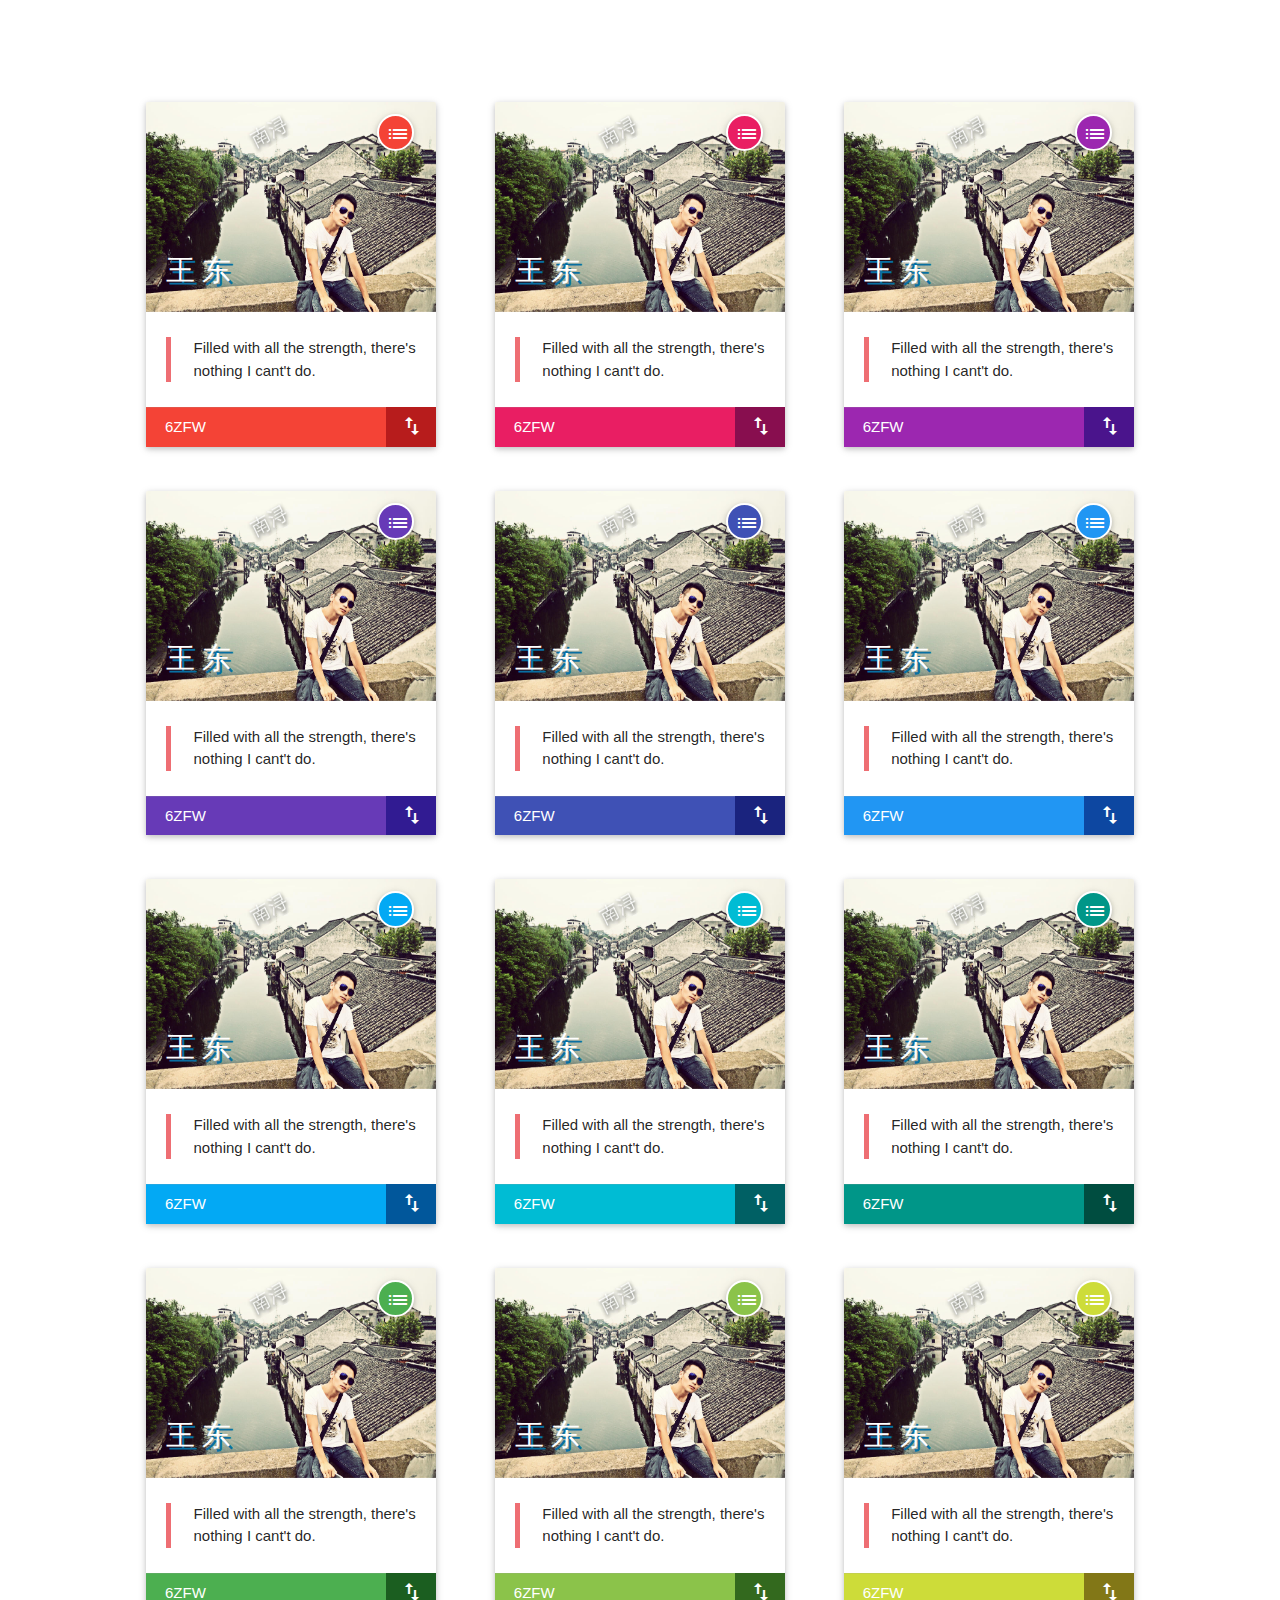
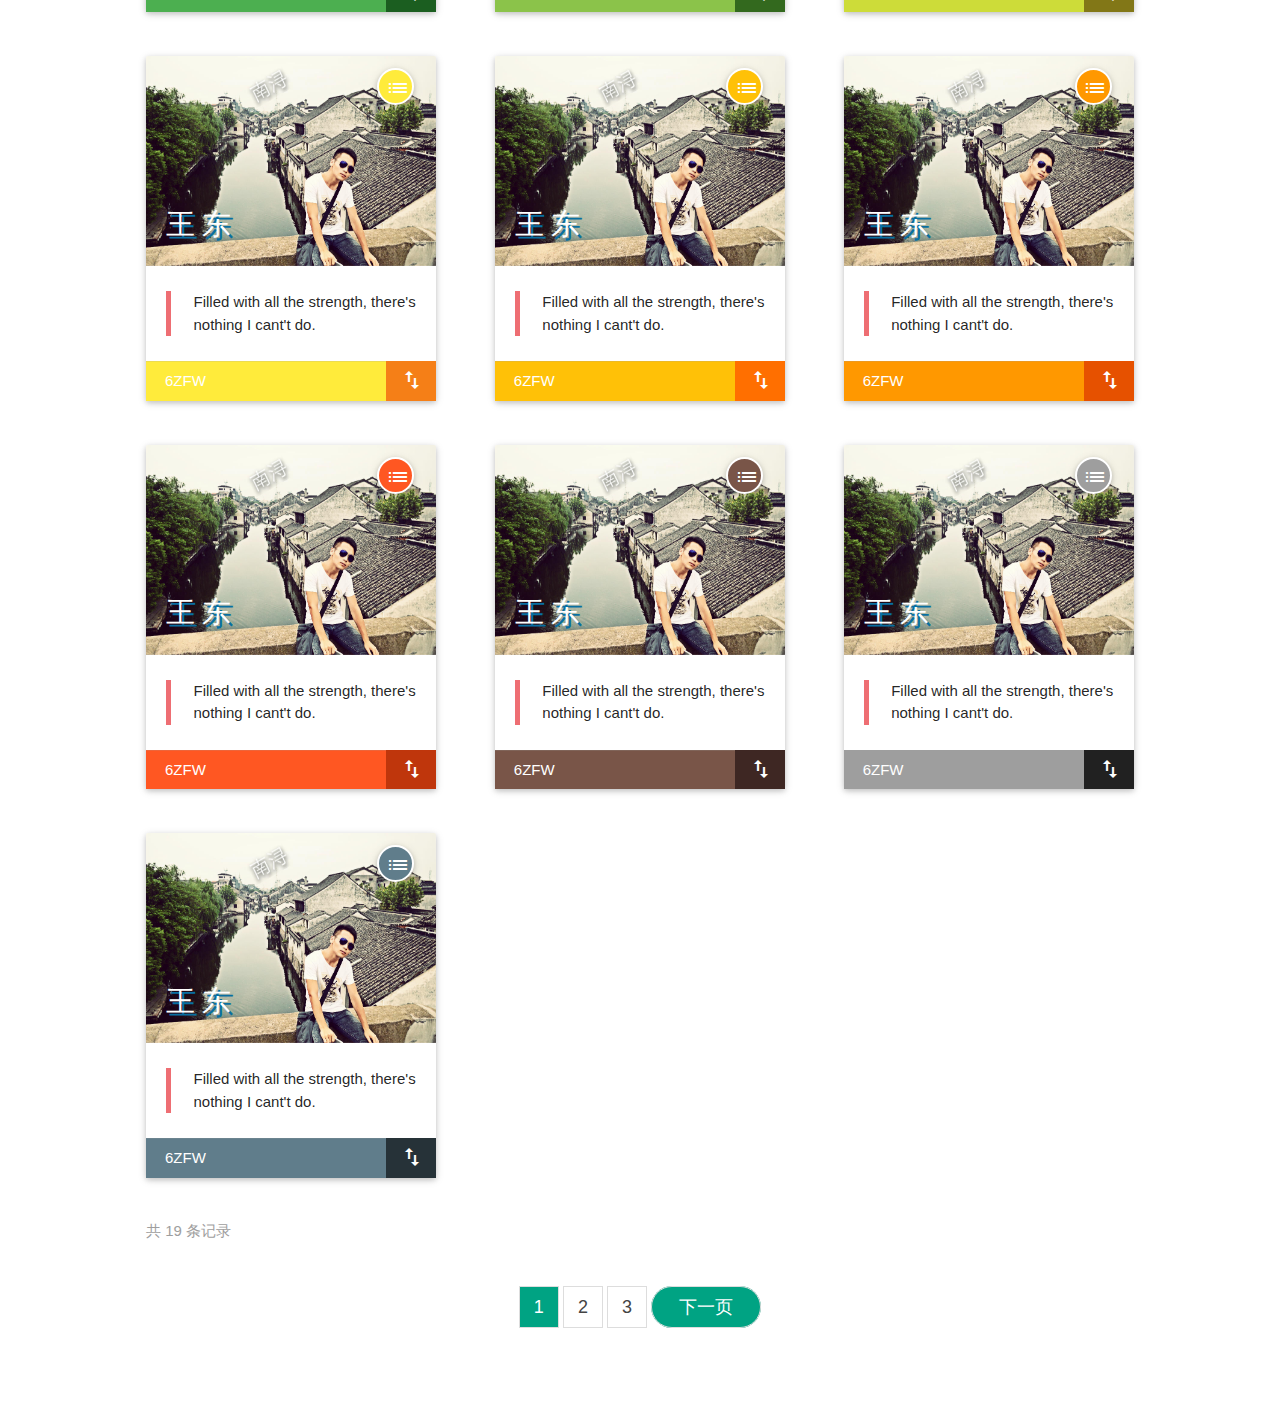
==== commit 5127bc30: "修复按钮响应式 bug，增加分页，改变按钮样式" ====
--- a/about.html
+++ b/about.html
@@ -4,31 +4,848 @@
     <meta charset="UTF-8">
     <meta http-equiv="X-UA-Compatible" content="IE=edge,chrome=1">
     <meta name="viewport" content="width=device-width, initial-scale=1">
+
     <meta name="description" content="关于我们">
     <meta name="author" content="枫上雾棋">
-    <title>一些课程</title>
-
-    <link href="http://fonts.googleapis.com/icon?family=Material+Icons" rel="stylesheet">
+    <title>关于我们</title>
+
+    <link href="https://fonts.googleapis.com/icon?family=Material+Icons" rel="stylesheet">
     <link type="text/css" rel="stylesheet" href="css/materialize.css"  media="screen,projection"/>
-    <link rel="stylesheet" href="css/common.css"><!-- 头部的公共的CSS -->
     <link type="text/css" rel="stylesheet" href="css/about.css">
 </head>
 <body>
-    <!--张泽玮 start-->
-    <header>
-      <div class="container">
-        <div class="row">
-          <h1>一些课程</h1>
-          <h4>一些基础课程和一些班主任录制的视频的连接</h4>
-        </div>
-      </div>
-    </header>
-    <!--张泽玮 start-->
     <div class="container">
         <div id="about">
             <div class="row">
                 <!--王东 start-->
-                <h3>网络上的一些学习资源</h3>
+                <div class="col s12 m6 l4">
+                    <div class="card">
+                        <div class="card-image">
+                            <img src="img/wd.jpg" alt="人物">
+                            <span class="card-title">王 东</span>
+                            <div class="fixed-action-btn horizontal click-to-toggle">
+                                <a class="btn-floating red">
+                                    <i class="material-icons">list</i>
+                                </a>
+                                <ul>
+                                    <li><a class="btn-floating red tooltipped" data-position="top" data-delay="50" data-tooltip="QQ email"><i class="material-icons">email</i></a></li>
+                                    <li><a class="btn-floating yellow darken-1 tooltipped" data-position="top" data-delay="50" data-tooltip="网易 music"><i class="material-icons">play_arrow</i></a></li>
+                                    <li><a class="btn-floating green tooltipped" data-position="top" data-delay="50" data-tooltip="personal homepage"><i class="material-icons">grade</i></a></li>
+                                    <li><a class="btn-floating blue tooltipped" data-position="top" data-delay="50" data-tooltip="GitHub"><i class="material-icons">attach_file</i></a></li>
+                                </ul>
+                            </div>
+                        </div>
+                        <div class="card-content">
+                            <blockquote>Filled with all the strength, there's nothing I cant't do.</blockquote>
+                        </div>
+                        <div class="card-action red">
+                            6ZFW
+                            <div class="card-more activator">
+                                <i class="material-icons right">swap_vert</i>
+                            </div>
+                        </div>
+                        <div class="card-reveal">
+                            <span class="reveal-title card-title grey-text text-darken-4">
+                                他是谁
+                                <i class="close-reveal material-icons circle right">close</i>
+                            </span>
+                            <ul class="collection">
+                                <li class="collection-item">姓名：王东</li>
+                                <li class="collection-item">外号：东哥</li>
+                                <li class="collection-item">专业：软件工程</li>
+                                <li class="collection-item">技能：
+                                    <img src="img/html.ico" alt="技能">
+                                    <img src="img/css.ico" alt="技能">
+                                </li>
+                            </ul>
+                        </div>
+                    </div>
+                </div>
+                <!--王东 end-->
+
+                <!--王东 start-->
+                <div class="col s12 m6 l4">
+                    <div class="card">
+                        <div class="card-image">
+                            <img src="img/wd.jpg" alt="人物">
+                            <span class="card-title">王 东</span>
+                            <div class="fixed-action-btn horizontal click-to-toggle">
+                                <a class="btn-floating pink">
+                                    <i class="material-icons">list</i>
+                                </a>
+                                <ul>
+                                    <li><a class="btn-floating red tooltipped" data-position="top" data-delay="50" data-tooltip="QQ email"><i class="material-icons">email</i></a></li>
+                                    <li><a class="btn-floating yellow darken-1 tooltipped" data-position="top" data-delay="50" data-tooltip="网易 music"><i class="material-icons">play_arrow</i></a></li>
+                                    <li><a class="btn-floating green tooltipped" data-position="top" data-delay="50" data-tooltip="personal homepage"><i class="material-icons">grade</i></a></li>
+                                    <li><a class="btn-floating blue tooltipped" data-position="top" data-delay="50" data-tooltip="GitHub"><i class="material-icons">attach_file</i></a></li>
+                                </ul>
+                            </div>
+                        </div>
+                        <div class="card-content">
+                            <blockquote>Filled with all the strength, there's nothing I cant't do.</blockquote>
+                        </div>
+                        <div class="card-action pink">
+                            6ZFW
+                            <div class="card-more activator">
+                                <i class="material-icons right">swap_vert</i>
+                            </div>
+                        </div>
+                        <div class="card-reveal">
+                            <span class="reveal-title card-title grey-text text-darken-4">
+                                他是谁
+                                <i class="close-reveal material-icons circle right">close</i>
+                            </span>
+                            <ul class="collection">
+                                <li class="collection-item">姓名：王东</li>
+                                <li class="collection-item">外号：东哥</li>
+                                <li class="collection-item">专业：软件工程</li>
+                                <li class="collection-item">技能：
+                                    <img src="img/html.ico" alt="技能">
+                                    <img src="img/css.ico" alt="技能">
+                                </li>
+                            </ul>
+                        </div>
+                    </div>
+                </div>
+                <!--王东 end-->
+
+                <!--王东 start-->
+                <div class="col s12 m6 l4">
+                    <div class="card">
+                        <div class="card-image">
+                            <img src="img/wd.jpg" alt="人物">
+                            <span class="card-title">王 东</span>
+                            <div class="fixed-action-btn horizontal click-to-toggle">
+                                <a class="btn-floating purple">
+                                    <i class="material-icons">list</i>
+                                </a>
+                                <ul>
+                                    <li><a class="btn-floating red tooltipped" data-position="top" data-delay="50" data-tooltip="QQ email"><i class="material-icons">email</i></a></li>
+                                    <li><a class="btn-floating yellow darken-1 tooltipped" data-position="top" data-delay="50" data-tooltip="网易 music"><i class="material-icons">play_arrow</i></a></li>
+                                    <li><a class="btn-floating green tooltipped" data-position="top" data-delay="50" data-tooltip="personal homepage"><i class="material-icons">grade</i></a></li>
+                                    <li><a class="btn-floating blue tooltipped" data-position="top" data-delay="50" data-tooltip="GitHub"><i class="material-icons">attach_file</i></a></li>
+                                </ul>
+                            </div>
+                        </div>
+                        <div class="card-content">
+                            <blockquote>Filled with all the strength, there's nothing I cant't do.</blockquote>
+                        </div>
+                        <div class="card-action purple">
+                            6ZFW
+                            <div class="card-more activator">
+                                <i class="material-icons right">swap_vert</i>
+                            </div>
+                        </div>
+                        <div class="card-reveal">
+                            <span class="reveal-title card-title grey-text text-darken-4">
+                                他是谁
+                                <i class="close-reveal material-icons circle right">close</i>
+                            </span>
+                            <ul class="collection">
+                                <li class="collection-item">姓名：王东</li>
+                                <li class="collection-item">外号：东哥</li>
+                                <li class="collection-item">专业：软件工程</li>
+                                <li class="collection-item">技能：
+                                    <img src="img/html.ico" alt="技能">
+                                    <img src="img/css.ico" alt="技能">
+                                </li>
+                            </ul>
+                        </div>
+                    </div>
+                </div>
+                <!--王东 end-->
+
+                <!--王东 start-->
+                <div class="col s12 m6 l4">
+                    <div class="card">
+                        <div class="card-image">
+                            <img src="img/wd.jpg" alt="人物">
+                            <span class="card-title">王 东</span>
+                            <div class="fixed-action-btn horizontal click-to-toggle">
+                                <a class="btn-floating deep-purple">
+                                    <i class="material-icons">list</i>
+                                </a>
+                                <ul>
+                                    <li><a class="btn-floating red tooltipped" data-position="top" data-delay="50" data-tooltip="QQ email"><i class="material-icons">email</i></a></li>
+                                    <li><a class="btn-floating yellow darken-1 tooltipped" data-position="top" data-delay="50" data-tooltip="网易 music"><i class="material-icons">play_arrow</i></a></li>
+                                    <li><a class="btn-floating green tooltipped" data-position="top" data-delay="50" data-tooltip="personal homepage"><i class="material-icons">grade</i></a></li>
+                                    <li><a class="btn-floating blue tooltipped" data-position="top" data-delay="50" data-tooltip="GitHub"><i class="material-icons">attach_file</i></a></li>
+                                </ul>
+                            </div>
+                        </div>
+                        <div class="card-content">
+                            <blockquote>Filled with all the strength, there's nothing I cant't do.</blockquote>
+                        </div>
+                        <div class="card-action deep-purple">
+                            6ZFW
+                            <div class="card-more activator">
+                                <i class="material-icons right">swap_vert</i>
+                            </div>
+                        </div>
+                        <div class="card-reveal">
+                            <span class="reveal-title card-title grey-text text-darken-4">
+                                他是谁
+                                <i class="close-reveal material-icons circle right">close</i>
+                            </span>
+                            <ul class="collection">
+                                <li class="collection-item">姓名：王东</li>
+                                <li class="collection-item">外号：东哥</li>
+                                <li class="collection-item">专业：软件工程</li>
+                                <li class="collection-item">技能：
+                                    <img src="img/html.ico" alt="技能">
+                                    <img src="img/css.ico" alt="技能">
+                                </li>
+                            </ul>
+                        </div>
+                    </div>
+                </div>
+                <!--王东 end-->
+
+                <!--王东 start-->
+                <div class="col s12 m6 l4">
+                    <div class="card">
+                        <div class="card-image">
+                            <img src="img/wd.jpg" alt="人物">
+                            <span class="card-title">王 东</span>
+                            <div class="fixed-action-btn horizontal click-to-toggle">
+                                <a class="btn-floating indigo">
+                                    <i class="material-icons">list</i>
+                                </a>
+                                <ul>
+                                    <li><a class="btn-floating red tooltipped" data-position="top" data-delay="50" data-tooltip="QQ email"><i class="material-icons">email</i></a></li>
+                                    <li><a class="btn-floating yellow darken-1 tooltipped" data-position="top" data-delay="50" data-tooltip="网易 music"><i class="material-icons">play_arrow</i></a></li>
+                                    <li><a class="btn-floating green tooltipped" data-position="top" data-delay="50" data-tooltip="personal homepage"><i class="material-icons">grade</i></a></li>
+                                    <li><a class="btn-floating blue tooltipped" data-position="top" data-delay="50" data-tooltip="GitHub"><i class="material-icons">attach_file</i></a></li>
+                                </ul>
+                            </div>
+                        </div>
+                        <div class="card-content">
+                            <blockquote>Filled with all the strength, there's nothing I cant't do.</blockquote>
+                        </div>
+                        <div class="card-action indigo">
+                            6ZFW
+                            <div class="card-more activator">
+                                <i class="material-icons right">swap_vert</i>
+                            </div>
+                        </div>
+                        <div class="card-reveal">
+                            <span class="reveal-title card-title grey-text text-darken-4">
+                                他是谁
+                                <i class="close-reveal material-icons circle right">close</i>
+                            </span>
+                            <ul class="collection">
+                                <li class="collection-item">姓名：王东</li>
+                                <li class="collection-item">外号：东哥</li>
+                                <li class="collection-item">专业：软件工程</li>
+                                <li class="collection-item">技能：
+                                    <img src="img/html.ico" alt="技能">
+                                    <img src="img/css.ico" alt="技能">
+                                </li>
+                            </ul>
+                        </div>
+                    </div>
+                </div>
+                <!--王东 end-->
+
+                <!--王东 start-->
+                <div class="col s12 m6 l4">
+                    <div class="card">
+                        <div class="card-image">
+                            <img src="img/wd.jpg" alt="人物">
+                            <span class="card-title">王 东</span>
+                            <div class="fixed-action-btn horizontal click-to-toggle">
+                                <a class="btn-floating blue">
+                                    <i class="material-icons">list</i>
+                                </a>
+                                <ul>
+                                    <li><a class="btn-floating red tooltipped" data-position="top" data-delay="50" data-tooltip="QQ email"><i class="material-icons">email</i></a></li>
+                                    <li><a class="btn-floating yellow darken-1 tooltipped" data-position="top" data-delay="50" data-tooltip="网易 music"><i class="material-icons">play_arrow</i></a></li>
+                                    <li><a class="btn-floating green tooltipped" data-position="top" data-delay="50" data-tooltip="personal homepage"><i class="material-icons">grade</i></a></li>
+                                    <li><a class="btn-floating blue tooltipped" data-position="top" data-delay="50" data-tooltip="GitHub"><i class="material-icons">attach_file</i></a></li>
+                                </ul>
+                            </div>
+                        </div>
+                        <div class="card-content">
+                            <blockquote>Filled with all the strength, there's nothing I cant't do.</blockquote>
+                        </div>
+                        <div class="card-action blue">
+                            6ZFW
+                            <div class="card-more activator">
+                                <i class="material-icons right">swap_vert</i>
+                            </div>
+                        </div>
+                        <div class="card-reveal">
+                            <span class="reveal-title card-title grey-text text-darken-4">
+                                他是谁
+                                <i class="close-reveal material-icons circle right">close</i>
+                            </span>
+                            <ul class="collection">
+                                <li class="collection-item">姓名：王东</li>
+                                <li class="collection-item">外号：东哥</li>
+                                <li class="collection-item">专业：软件工程</li>
+                                <li class="collection-item">技能：
+                                    <img src="img/html.ico" alt="技能">
+                                    <img src="img/css.ico" alt="技能">
+                                </li>
+                            </ul>
+                        </div>
+                    </div>
+                </div>
+                <!--王东 end-->
+
+                <!--王东 start-->
+                <div class="col s12 m6 l4">
+                    <div class="card">
+                        <div class="card-image">
+                            <img src="img/wd.jpg" alt="人物">
+                            <span class="card-title">王 东</span>
+                            <div class="fixed-action-btn horizontal click-to-toggle">
+                                <a class="btn-floating light-blue">
+                                    <i class="material-icons">list</i>
+                                </a>
+                                <ul>
+                                    <li><a class="btn-floating red tooltipped" data-position="top" data-delay="50" data-tooltip="QQ email"><i class="material-icons">email</i></a></li>
+                                    <li><a class="btn-floating yellow darken-1 tooltipped" data-position="top" data-delay="50" data-tooltip="网易 music"><i class="material-icons">play_arrow</i></a></li>
+                                    <li><a class="btn-floating green tooltipped" data-position="top" data-delay="50" data-tooltip="personal homepage"><i class="material-icons">grade</i></a></li>
+                                    <li><a class="btn-floating blue tooltipped" data-position="top" data-delay="50" data-tooltip="GitHub"><i class="material-icons">attach_file</i></a></li>
+                                </ul>
+                            </div>
+                        </div>
+                        <div class="card-content">
+                            <blockquote>Filled with all the strength, there's nothing I cant't do.</blockquote>
+                        </div>
+                        <div class="card-action light-blue">
+                            6ZFW
+                            <div class="card-more activator">
+                                <i class="material-icons right">swap_vert</i>
+                            </div>
+                        </div>
+                        <div class="card-reveal">
+                            <span class="reveal-title card-title grey-text text-darken-4">
+                                他是谁
+                                <i class="close-reveal material-icons circle right">close</i>
+                            </span>
+                            <ul class="collection">
+                                <li class="collection-item">姓名：王东</li>
+                                <li class="collection-item">外号：东哥</li>
+                                <li class="collection-item">专业：软件工程</li>
+                                <li class="collection-item">技能：
+                                    <img src="img/html.ico" alt="技能">
+                                    <img src="img/css.ico" alt="技能">
+                                </li>
+                            </ul>
+                        </div>
+                    </div>
+                </div>
+                <!--王东 end-->
+
+                <!--王东 start-->
+                <div class="col s12 m6 l4">
+                    <div class="card">
+                        <div class="card-image">
+                            <img src="img/wd.jpg" alt="人物">
+                            <span class="card-title">王 东</span>
+                            <div class="fixed-action-btn horizontal click-to-toggle">
+                                <a class="btn-floating cyan">
+                                    <i class="material-icons">list</i>
+                                </a>
+                                <ul>
+                                    <li><a class="btn-floating red tooltipped" data-position="top" data-delay="50" data-tooltip="QQ email"><i class="material-icons">email</i></a></li>
+                                    <li><a class="btn-floating yellow darken-1 tooltipped" data-position="top" data-delay="50" data-tooltip="网易 music"><i class="material-icons">play_arrow</i></a></li>
+                                    <li><a class="btn-floating green tooltipped" data-position="top" data-delay="50" data-tooltip="personal homepage"><i class="material-icons">grade</i></a></li>
+                                    <li><a class="btn-floating blue tooltipped" data-position="top" data-delay="50" data-tooltip="GitHub"><i class="material-icons">attach_file</i></a></li>
+                                </ul>
+                            </div>
+                        </div>
+                        <div class="card-content">
+                            <blockquote>Filled with all the strength, there's nothing I cant't do.</blockquote>
+                        </div>
+                        <div class="card-action cyan">
+                            6ZFW
+                            <div class="card-more activator">
+                                <i class="material-icons right">swap_vert</i>
+                            </div>
+                        </div>
+                        <div class="card-reveal">
+                            <span class="reveal-title card-title grey-text text-darken-4">
+                                他是谁
+                                <i class="close-reveal material-icons circle right">close</i>
+                            </span>
+                            <ul class="collection">
+                                <li class="collection-item">姓名：王东</li>
+                                <li class="collection-item">外号：东哥</li>
+                                <li class="collection-item">专业：软件工程</li>
+                                <li class="collection-item">技能：
+                                    <img src="img/html.ico" alt="技能">
+                                    <img src="img/css.ico" alt="技能">
+                                </li>
+                            </ul>
+                        </div>
+                    </div>
+                </div>
+                <!--王东 end-->
+
+                <!--王东 start-->
+                <div class="col s12 m6 l4">
+                    <div class="card">
+                        <div class="card-image">
+                            <img src="img/wd.jpg" alt="人物">
+                            <span class="card-title">王 东</span>
+                            <div class="fixed-action-btn horizontal click-to-toggle">
+                                <a class="btn-floating teal">
+                                    <i class="material-icons">list</i>
+                                </a>
+                                <ul>
+                                    <li><a class="btn-floating red tooltipped" data-position="top" data-delay="50" data-tooltip="QQ email"><i class="material-icons">email</i></a></li>
+                                    <li><a class="btn-floating yellow darken-1 tooltipped" data-position="top" data-delay="50" data-tooltip="网易 music"><i class="material-icons">play_arrow</i></a></li>
+                                    <li><a class="btn-floating green tooltipped" data-position="top" data-delay="50" data-tooltip="personal homepage"><i class="material-icons">grade</i></a></li>
+                                    <li><a class="btn-floating blue tooltipped" data-position="top" data-delay="50" data-tooltip="GitHub"><i class="material-icons">attach_file</i></a></li>
+                                </ul>
+                            </div>
+                        </div>
+                        <div class="card-content">
+                            <blockquote>Filled with all the strength, there's nothing I cant't do.</blockquote>
+                        </div>
+                        <div class="card-action teal">
+                            6ZFW
+                            <div class="card-more activator">
+                                <i class="material-icons right">swap_vert</i>
+                            </div>
+                        </div>
+                        <div class="card-reveal">
+                            <span class="reveal-title card-title grey-text text-darken-4">
+                                他是谁
+                                <i class="close-reveal material-icons circle right">close</i>
+                            </span>
+                            <ul class="collection">
+                                <li class="collection-item">姓名：王东</li>
+                                <li class="collection-item">外号：东哥</li>
+                                <li class="collection-item">专业：软件工程</li>
+                                <li class="collection-item">技能：
+                                    <img src="img/html.ico" alt="技能">
+                                    <img src="img/css.ico" alt="技能">
+                                </li>
+                            </ul>
+                        </div>
+                    </div>
+                </div>
+                <!--王东 end-->
+
+                <!--王东 start-->
+                <div class="col s12 m6 l4">
+                    <div class="card">
+                        <div class="card-image">
+                            <img src="img/wd.jpg" alt="人物">
+                            <span class="card-title">王 东</span>
+                            <div class="fixed-action-btn horizontal click-to-toggle">
+                                <a class="btn-floating green">
+                                    <i class="material-icons">list</i>
+                                </a>
+                                <ul>
+                                    <li><a class="btn-floating red tooltipped" data-position="top" data-delay="50" data-tooltip="QQ email"><i class="material-icons">email</i></a></li>
+                                    <li><a class="btn-floating yellow darken-1 tooltipped" data-position="top" data-delay="50" data-tooltip="网易 music"><i class="material-icons">play_arrow</i></a></li>
+                                    <li><a class="btn-floating green tooltipped" data-position="top" data-delay="50" data-tooltip="personal homepage"><i class="material-icons">grade</i></a></li>
+                                    <li><a class="btn-floating blue tooltipped" data-position="top" data-delay="50" data-tooltip="GitHub"><i class="material-icons">attach_file</i></a></li>
+                                </ul>
+                            </div>
+                        </div>
+                        <div class="card-content">
+                            <blockquote>Filled with all the strength, there's nothing I cant't do.</blockquote>
+                        </div>
+                        <div class="card-action green">
+                            6ZFW
+                            <div class="card-more activator">
+                                <i class="material-icons right">swap_vert</i>
+                            </div>
+                        </div>
+                        <div class="card-reveal">
+                            <span class="reveal-title card-title grey-text text-darken-4">
+                                他是谁
+                                <i class="close-reveal material-icons circle right">close</i>
+                            </span>
+                            <ul class="collection">
+                                <li class="collection-item">姓名：王东</li>
+                                <li class="collection-item">外号：东哥</li>
+                                <li class="collection-item">专业：软件工程</li>
+                                <li class="collection-item">技能：
+                                    <img src="img/html.ico" alt="技能">
+                                    <img src="img/css.ico" alt="技能">
+                                </li>
+                            </ul>
+                        </div>
+                    </div>
+                </div>
+                <!--王东 end-->
+
+                <!--王东 start-->
+                <div class="col s12 m6 l4">
+                    <div class="card">
+                        <div class="card-image">
+                            <img src="img/wd.jpg" alt="人物">
+                            <span class="card-title">王 东</span>
+                            <div class="fixed-action-btn horizontal click-to-toggle">
+                                <a class="btn-floating light-green">
+                                    <i class="material-icons">list</i>
+                                </a>
+                                <ul>
+                                    <li><a class="btn-floating red tooltipped" data-position="top" data-delay="50" data-tooltip="QQ email"><i class="material-icons">email</i></a></li>
+                                    <li><a class="btn-floating yellow darken-1 tooltipped" data-position="top" data-delay="50" data-tooltip="网易 music"><i class="material-icons">play_arrow</i></a></li>
+                                    <li><a class="btn-floating green tooltipped" data-position="top" data-delay="50" data-tooltip="personal homepage"><i class="material-icons">grade</i></a></li>
+                                    <li><a class="btn-floating blue tooltipped" data-position="top" data-delay="50" data-tooltip="GitHub"><i class="material-icons">attach_file</i></a></li>
+                                </ul>
+                            </div>
+                        </div>
+                        <div class="card-content">
+                            <blockquote>Filled with all the strength, there's nothing I cant't do.</blockquote>
+                        </div>
+                        <div class="card-action light-green">
+                            6ZFW
+                            <div class="card-more activator">
+                                <i class="material-icons right">swap_vert</i>
+                            </div>
+                        </div>
+                        <div class="card-reveal">
+                            <span class="reveal-title card-title grey-text text-darken-4">
+                                他是谁
+                                <i class="close-reveal material-icons circle right">close</i>
+                            </span>
+                            <ul class="collection">
+                                <li class="collection-item">姓名：王东</li>
+                                <li class="collection-item">外号：东哥</li>
+                                <li class="collection-item">专业：软件工程</li>
+                                <li class="collection-item">技能：
+                                    <img src="img/html.ico" alt="技能">
+                                    <img src="img/css.ico" alt="技能">
+                                </li>
+                            </ul>
+                        </div>
+                    </div>
+                </div>
+                <!--王东 end-->
+
+                <!--王东 start-->
+                <div class="col s12 m6 l4">
+                    <div class="card">
+                        <div class="card-image">
+                            <img src="img/wd.jpg" alt="人物">
+                            <span class="card-title">王 东</span>
+                            <div class="fixed-action-btn horizontal click-to-toggle">
+                                <a class="btn-floating lime">
+                                    <i class="material-icons">list</i>
+                                </a>
+                                <ul>
+                                    <li><a class="btn-floating red tooltipped" data-position="top" data-delay="50" data-tooltip="QQ email"><i class="material-icons">email</i></a></li>
+                                    <li><a class="btn-floating yellow darken-1 tooltipped" data-position="top" data-delay="50" data-tooltip="网易 music"><i class="material-icons">play_arrow</i></a></li>
+                                    <li><a class="btn-floating green tooltipped" data-position="top" data-delay="50" data-tooltip="personal homepage"><i class="material-icons">grade</i></a></li>
+                                    <li><a class="btn-floating blue tooltipped" data-position="top" data-delay="50" data-tooltip="GitHub"><i class="material-icons">attach_file</i></a></li>
+                                </ul>
+                            </div>
+                        </div>
+                        <div class="card-content">
+                            <blockquote>Filled with all the strength, there's nothing I cant't do.</blockquote>
+                        </div>
+                        <div class="card-action lime">
+                            6ZFW
+                            <div class="card-more activator">
+                                <i class="material-icons right">swap_vert</i>
+                            </div>
+                        </div>
+                        <div class="card-reveal">
+                            <span class="reveal-title card-title grey-text text-darken-4">
+                                他是谁
+                                <i class="close-reveal material-icons circle right">close</i>
+                            </span>
+                            <ul class="collection">
+                                <li class="collection-item">姓名：王东</li>
+                                <li class="collection-item">外号：东哥</li>
+                                <li class="collection-item">专业：软件工程</li>
+                                <li class="collection-item">技能：
+                                    <img src="img/html.ico" alt="技能">
+                                    <img src="img/css.ico" alt="技能">
+                                </li>
+                            </ul>
+                        </div>
+                    </div>
+                </div>
+                <!--王东 end-->
+
+                <!--王东 start-->
+                <div class="col s12 m6 l4">
+                    <div class="card">
+                        <div class="card-image">
+                            <img src="img/wd.jpg" alt="人物">
+                            <span class="card-title">王 东</span>
+                            <div class="fixed-action-btn horizontal click-to-toggle">
+                                <a class="btn-floating yellow">
+                                    <i class="material-icons">list</i>
+                                </a>
+                                <ul>
+                                    <li><a class="btn-floating red tooltipped" data-position="top" data-delay="50" data-tooltip="QQ email"><i class="material-icons">email</i></a></li>
+                                    <li><a class="btn-floating yellow darken-1 tooltipped" data-position="top" data-delay="50" data-tooltip="网易 music"><i class="material-icons">play_arrow</i></a></li>
+                                    <li><a class="btn-floating green tooltipped" data-position="top" data-delay="50" data-tooltip="personal homepage"><i class="material-icons">grade</i></a></li>
+                                    <li><a class="btn-floating blue tooltipped" data-position="top" data-delay="50" data-tooltip="GitHub"><i class="material-icons">attach_file</i></a></li>
+                                </ul>
+                            </div>
+                        </div>
+                        <div class="card-content">
+                            <blockquote>Filled with all the strength, there's nothing I cant't do.</blockquote>
+                        </div>
+                        <div class="card-action yellow">
+                            6ZFW
+                            <div class="card-more activator">
+                                <i class="material-icons right">swap_vert</i>
+                            </div>
+                        </div>
+                        <div class="card-reveal">
+                            <span class="reveal-title card-title grey-text text-darken-4">
+                                他是谁
+                                <i class="close-reveal material-icons circle right">close</i>
+                            </span>
+                            <ul class="collection">
+                                <li class="collection-item">姓名：王东</li>
+                                <li class="collection-item">外号：东哥</li>
+                                <li class="collection-item">专业：软件工程</li>
+                                <li class="collection-item">技能：
+                                    <img src="img/html.ico" alt="技能">
+                                    <img src="img/css.ico" alt="技能">
+                                </li>
+                            </ul>
+                        </div>
+                    </div>
+                </div>
+                <!--王东 end-->
+
+                <!--王东 start-->
+                <div class="col s12 m6 l4">
+                    <div class="card">
+                        <div class="card-image">
+                            <img src="img/wd.jpg" alt="人物">
+                            <span class="card-title">王 东</span>
+                            <div class="fixed-action-btn horizontal click-to-toggle">
+                                <a class="btn-floating amber">
+                                    <i class="material-icons">list</i>
+                                </a>
+                                <ul>
+                                    <li><a class="btn-floating red tooltipped" data-position="top" data-delay="50" data-tooltip="QQ email"><i class="material-icons">email</i></a></li>
+                                    <li><a class="btn-floating yellow darken-1 tooltipped" data-position="top" data-delay="50" data-tooltip="网易 music"><i class="material-icons">play_arrow</i></a></li>
+                                    <li><a class="btn-floating green tooltipped" data-position="top" data-delay="50" data-tooltip="personal homepage"><i class="material-icons">grade</i></a></li>
+                                    <li><a class="btn-floating blue tooltipped" data-position="top" data-delay="50" data-tooltip="GitHub"><i class="material-icons">attach_file</i></a></li>
+                                </ul>
+                            </div>
+                        </div>
+                        <div class="card-content">
+                            <blockquote>Filled with all the strength, there's nothing I cant't do.</blockquote>
+                        </div>
+                        <div class="card-action amber">
+                            6ZFW
+                            <div class="card-more activator">
+                                <i class="material-icons right">swap_vert</i>
+                            </div>
+                        </div>
+                        <div class="card-reveal">
+                            <span class="reveal-title card-title grey-text text-darken-4">
+                                他是谁
+                                <i class="close-reveal material-icons circle right">close</i>
+                            </span>
+                            <ul class="collection">
+                                <li class="collection-item">姓名：王东</li>
+                                <li class="collection-item">外号：东哥</li>
+                                <li class="collection-item">专业：软件工程</li>
+                                <li class="collection-item">技能：
+                                    <img src="img/html.ico" alt="技能">
+                                    <img src="img/css.ico" alt="技能">
+                                </li>
+                            </ul>
+                        </div>
+                    </div>
+                </div>
+                <!--王东 end-->
+
+                <!--王东 start-->
+                <div class="col s12 m6 l4">
+                    <div class="card">
+                        <div class="card-image">
+                            <img src="img/wd.jpg" alt="人物">
+                            <span class="card-title">王 东</span>
+                            <div class="fixed-action-btn horizontal click-to-toggle">
+                                <a class="btn-floating orange">
+                                    <i class="material-icons">list</i>
+                                </a>
+                                <ul>
+                                    <li><a class="btn-floating red tooltipped" data-position="top" data-delay="50" data-tooltip="QQ email"><i class="material-icons">email</i></a></li>
+                                    <li><a class="btn-floating yellow darken-1 tooltipped" data-position="top" data-delay="50" data-tooltip="网易 music"><i class="material-icons">play_arrow</i></a></li>
+                                    <li><a class="btn-floating green tooltipped" data-position="top" data-delay="50" data-tooltip="personal homepage"><i class="material-icons">grade</i></a></li>
+                                    <li><a class="btn-floating blue tooltipped" data-position="top" data-delay="50" data-tooltip="GitHub"><i class="material-icons">attach_file</i></a></li>
+                                </ul>
+                            </div>
+                        </div>
+                        <div class="card-content">
+                            <blockquote>Filled with all the strength, there's nothing I cant't do.</blockquote>
+                        </div>
+                        <div class="card-action orange">
+                            6ZFW
+                            <div class="card-more activator">
+                                <i class="material-icons right">swap_vert</i>
+                            </div>
+                        </div>
+                        <div class="card-reveal">
+                            <span class="reveal-title card-title grey-text text-darken-4">
+                                他是谁
+                                <i class="close-reveal material-icons circle right">close</i>
+                            </span>
+                            <ul class="collection">
+                                <li class="collection-item">姓名：王东</li>
+                                <li class="collection-item">外号：东哥</li>
+                                <li class="collection-item">专业：软件工程</li>
+                                <li class="collection-item">技能：
+                                    <img src="img/html.ico" alt="技能">
+                                    <img src="img/css.ico" alt="技能">
+                                </li>
+                            </ul>
+                        </div>
+                    </div>
+                </div>
+                <!--王东 end-->
+
+                <!--王东 start-->
+                <div class="col s12 m6 l4">
+                    <div class="card">
+                        <div class="card-image">
+                            <img src="img/wd.jpg" alt="人物">
+                            <span class="card-title">王 东</span>
+                            <div class="fixed-action-btn horizontal click-to-toggle">
+                                <a class="btn-floating deep-orange">
+                                    <i class="material-icons">list</i>
+                                </a>
+                                <ul>
+                                    <li><a class="btn-floating red tooltipped" data-position="top" data-delay="50" data-tooltip="QQ email"><i class="material-icons">email</i></a></li>
+                                    <li><a class="btn-floating yellow darken-1 tooltipped" data-position="top" data-delay="50" data-tooltip="网易 music"><i class="material-icons">play_arrow</i></a></li>
+                                    <li><a class="btn-floating green tooltipped" data-position="top" data-delay="50" data-tooltip="personal homepage"><i class="material-icons">grade</i></a></li>
+                                    <li><a class="btn-floating blue tooltipped" data-position="top" data-delay="50" data-tooltip="GitHub"><i class="material-icons">attach_file</i></a></li>
+                                </ul>
+                            </div>
+                        </div>
+                        <div class="card-content">
+                            <blockquote>Filled with all the strength, there's nothing I cant't do.</blockquote>
+                        </div>
+                        <div class="card-action deep-orange">
+                            6ZFW
+                            <div class="card-more activator">
+                                <i class="material-icons right">swap_vert</i>
+                            </div>
+                        </div>
+                        <div class="card-reveal">
+                            <span class="reveal-title card-title grey-text text-darken-4">
+                                他是谁
+                                <i class="close-reveal material-icons circle right">close</i>
+                            </span>
+                            <ul class="collection">
+                                <li class="collection-item">姓名：王东</li>
+                                <li class="collection-item">外号：东哥</li>
+                                <li class="collection-item">专业：软件工程</li>
+                                <li class="collection-item">技能：
+                                    <img src="img/html.ico" alt="技能">
+                                    <img src="img/css.ico" alt="技能">
+                                </li>
+                            </ul>
+                        </div>
+                    </div>
+                </div>
+                <!--王东 end-->
+
+                <!--王东 start-->
+                <div class="col s12 m6 l4">
+                    <div class="card">
+                        <div class="card-image">
+                            <img src="img/wd.jpg" alt="人物">
+                            <span class="card-title">王 东</span>
+                            <div class="fixed-action-btn horizontal click-to-toggle">
+                                <a class="btn-floating brown">
+                                    <i class="material-icons">list</i>
+                                </a>
+                                <ul>
+                                    <li><a class="btn-floating red tooltipped" data-position="top" data-delay="50" data-tooltip="QQ email"><i class="material-icons">email</i></a></li>
+                                    <li><a class="btn-floating yellow darken-1 tooltipped" data-position="top" data-delay="50" data-tooltip="网易 music"><i class="material-icons">play_arrow</i></a></li>
+                                    <li><a class="btn-floating green tooltipped" data-position="top" data-delay="50" data-tooltip="personal homepage"><i class="material-icons">grade</i></a></li>
+                                    <li><a class="btn-floating blue tooltipped" data-position="top" data-delay="50" data-tooltip="GitHub"><i class="material-icons">attach_file</i></a></li>
+                                </ul>
+                            </div>
+                        </div>
+                        <div class="card-content">
+                            <blockquote>Filled with all the strength, there's nothing I cant't do.</blockquote>
+                        </div>
+                        <div class="card-action brown">
+                            6ZFW
+                            <div class="card-more activator">
+                                <i class="material-icons right">swap_vert</i>
+                            </div>
+                        </div>
+                        <div class="card-reveal">
+                            <span class="reveal-title card-title grey-text text-darken-4">
+                                他是谁
+                                <i class="close-reveal material-icons circle right">close</i>
+                            </span>
+                            <ul class="collection">
+                                <li class="collection-item">姓名：王东</li>
+                                <li class="collection-item">外号：东哥</li>
+                                <li class="collection-item">专业：软件工程</li>
+                                <li class="collection-item">技能：
+                                    <img src="img/html.ico" alt="技能">
+                                    <img src="img/css.ico" alt="技能">
+                                </li>
+                            </ul>
+                        </div>
+                    </div>
+                </div>
+                <!--王东 end-->
+
+                <!--王东 start-->
+                <div class="col s12 m6 l4">
+                    <div class="card">
+                        <div class="card-image">
+                            <img src="img/wd.jpg" alt="人物">
+                            <span class="card-title">王 东</span>
+                            <div class="fixed-action-btn horizontal click-to-toggle">
+                                <a class="btn-floating grey">
+                                    <i class="material-icons">list</i>
+                                </a>
+                                <ul>
+                                    <li><a class="btn-floating red tooltipped" data-position="top" data-delay="50" data-tooltip="QQ email"><i class="material-icons">email</i></a></li>
+                                    <li><a class="btn-floating yellow darken-1 tooltipped" data-position="top" data-delay="50" data-tooltip="网易 music"><i class="material-icons">play_arrow</i></a></li>
+                                    <li><a class="btn-floating green tooltipped" data-position="top" data-delay="50" data-tooltip="personal homepage"><i class="material-icons">grade</i></a></li>
+                                    <li><a class="btn-floating blue tooltipped" data-position="top" data-delay="50" data-tooltip="GitHub"><i class="material-icons">attach_file</i></a></li>
+                                </ul>
+                            </div>
+                        </div>
+                        <div class="card-content">
+                            <blockquote>Filled with all the strength, there's nothing I cant't do.</blockquote>
+                        </div>
+                        <div class="card-action grey">
+                            6ZFW
+                            <div class="card-more activator">
+                                <i class="material-icons right">swap_vert</i>
+                            </div>
+                        </div>
+                        <div class="card-reveal">
+                            <span class="reveal-title card-title grey-text text-darken-4">
+                                他是谁
+                                <i class="close-reveal material-icons circle right">close</i>
+                            </span>
+                            <ul class="collection">
+                                <li class="collection-item">姓名：王东</li>
+                                <li class="collection-item">外号：东哥</li>
+                                <li class="collection-item">专业：软件工程</li>
+                                <li class="collection-item">技能：
+                                    <img src="img/html.ico" alt="技能">
+                                    <img src="img/css.ico" alt="技能">
+                                </li>
+                            </ul>
+                        </div>
+                    </div>
+                </div>
+                <!--王东 end-->
+
+                <!--王东 start-->
                 <div class="col s12 m6 l4">
                     <div class="card">
                         <div class="card-image">
@@ -36,7 +853,7 @@
                             <span class="card-title">王 东</span>
                             <div class="fixed-action-btn horizontal click-to-toggle">
                                 <a class="btn-floating blue-grey">
-                                    <i class="material-icons">toc</i>
+                                    <i class="material-icons">list</i>
                                 </a>
                                 <ul>
                                     <li><a class="btn-floating red tooltipped" data-position="top" data-delay="50" data-tooltip="QQ email"><i class="material-icons">email</i></a></li>
@@ -72,76 +889,22 @@
                         </div>
                     </div>
                 </div>
+                <!--王东 end-->
             </div>
-            <div class="row">
-              <!--王东 end-->
-              <h3>班主任自己录制的一些视频</h3>
-              <div class="col s12 m6 l4">
-                  <div class="card">
-                      <div class="card-image">
-                          <img src="img/wd.jpg" alt="人物">
-                          <span class="card-title">王 东</span>
-                          <div class="fixed-action-btn horizontal click-to-toggle">
-                              <a class="btn-floating blue-grey">
-                                  <i class="material-icons">toc</i>
-                              </a>
-                              <ul>
-                                  <li><a class="btn-floating red tooltipped" data-position="top" data-delay="50" data-tooltip="QQ email"><i class="material-icons">email</i></a></li>
-                                  <li><a class="btn-floating yellow darken-1 tooltipped" data-position="top" data-delay="50" data-tooltip="网易 music"><i class="material-icons">play_arrow</i></a></li>
-                                  <li><a class="btn-floating green tooltipped" data-position="top" data-delay="50" data-tooltip="personal homepage"><i class="material-icons">grade</i></a></li>
-                                  <li><a class="btn-floating blue tooltipped" data-position="top" data-delay="50" data-tooltip="GitHub"><i class="material-icons">attach_file</i></a></li>
-                              </ul>
-                          </div>
-                      </div>
-                      <div class="card-content">
-                          <blockquote>Filled with all the strength, there's nothing I cant't do.</blockquote>
-                      </div>
-                      <div class="card-action blue-grey">
-                          6ZFW
-                          <div class="card-more activator">
-                              <i class="material-icons right">swap_vert</i>
-                          </div>
-                      </div>
-                      <div class="card-reveal">
-                          <span class="reveal-title card-title grey-text text-darken-4">
-                              他是谁
-                              <i class="close-reveal material-icons circle right">close</i>
-                          </span>
-                          <ul class="collection">
-                              <li class="collection-item">姓名：王东</li>
-                              <li class="collection-item">外号：东哥</li>
-                              <li class="collection-item">专业：软件工程</li>
-                              <li class="collection-item">技能：
-                                  <img src="img/html.ico" alt="技能">
-                                  <img src="img/css.ico" alt="技能">
-                              </li>
-                          </ul>
-                      </div>
-                  </div>
-              </div>
-              <!--王东 end-->
-            </div>
+
+            <span id="note" class="grey-text">共 19 条记录</span>
+            <ul class="pagination center-align">
+                <!--<li class="disabled p"><a href="#">上一页</a></li>-->
+                <li class="active"><a href="#">1</a></li>
+                <li><a href="#">2</a></li>
+                <li><a href="#">3</a></li>
+                <li class="active n"><a href="#">下一页</a></li>
+            </ul>
         </div>
     </div>
 
-    <footer class="page-footer">
-       <div class="container">
-         <div class="row">
-           <div class="col l6 s12">
-             <h5 class="white-text">FrontEndClub</h5>
-           </div>
-         </div>
-       </div>
-       <div class="footer-copyright">
-         <div class="container">
-         © 2016 Copyright FrontEndClub
-         </div>
-       </div>
-     </footer>
-
     <script type="text/javascript" src="js/jquery-1.11.3.min.js"></script>
     <script type="text/javascript" src="js/materialize.min.js"></script>
-
     <script>
         $(document).ready(function () {
            $(".activator").click(function () {
@@ -157,4 +920,4 @@
         });
     </script>
 </body>
-</html>
+</html>--- a/css/about.css
+++ b/css/about.css
@@ -23,6 +23,9 @@
 }
 .fixed-action-btn > a{
     border: 2px solid #fff;
+}
+.fixed-action-btn > a i{
+    padding: 0 1px;
 }
 .fixed-action-btn > a.red i:hover,.red .card-more {
     background-color: #b71c1c;
@@ -142,4 +145,65 @@
     width: 35px;
     height: 35px;
 }
+#note{
+    padding-left: 18px;
+}
+.pagination{
+    margin-top: 50px;
+}
+.pagination li {
+    padding: 0;
+    border-radius: 0;
+}
+.pagination  li  a{
+    padding: 10px 14px;
+    font-weight: lighter;
+    border: 1px solid #ddd;
+}
+.pagination li.active a{
+    color: #fff;
+    background-color: #00a383;
+}
+.pagination li a:hover{
+    color: #fff;
+    background-color: #000;
+}
+.pagination .p a,.pagination .n a{
+    padding: 10px 27px;
+    border-radius: 30px;
+}
+.pagination li.n{
+    border: 0;
+    background-color: #fff;
+}
+
+@media only screen and (max-width: 1150px){
+    .fixed-action-btn {
+        right: 15px;
+    }
+    .fixed-action-btn a{
+        width: 30px;
+        height: 30px;
+    }
+    .fixed-action-btn a i{
+        line-height: 28px;
+    }
+    .fixed-action-btn.horizontal ul {
+        right: 40px;
+    }
+    .fixed-action-btn.horizontal ul li {
+        margin: 0 1px;
+    }
+}
+@media only screen and (max-width: 450px){
+    .pagination{
+        margin-top: 20px;
+    }
+    .pagination  li  a{
+        padding: 5px 9px;
+    }
+    .pagination .p a,.pagination .n a{
+        padding: 5px 20px;
+    }
+}
 /*关于我们 end*/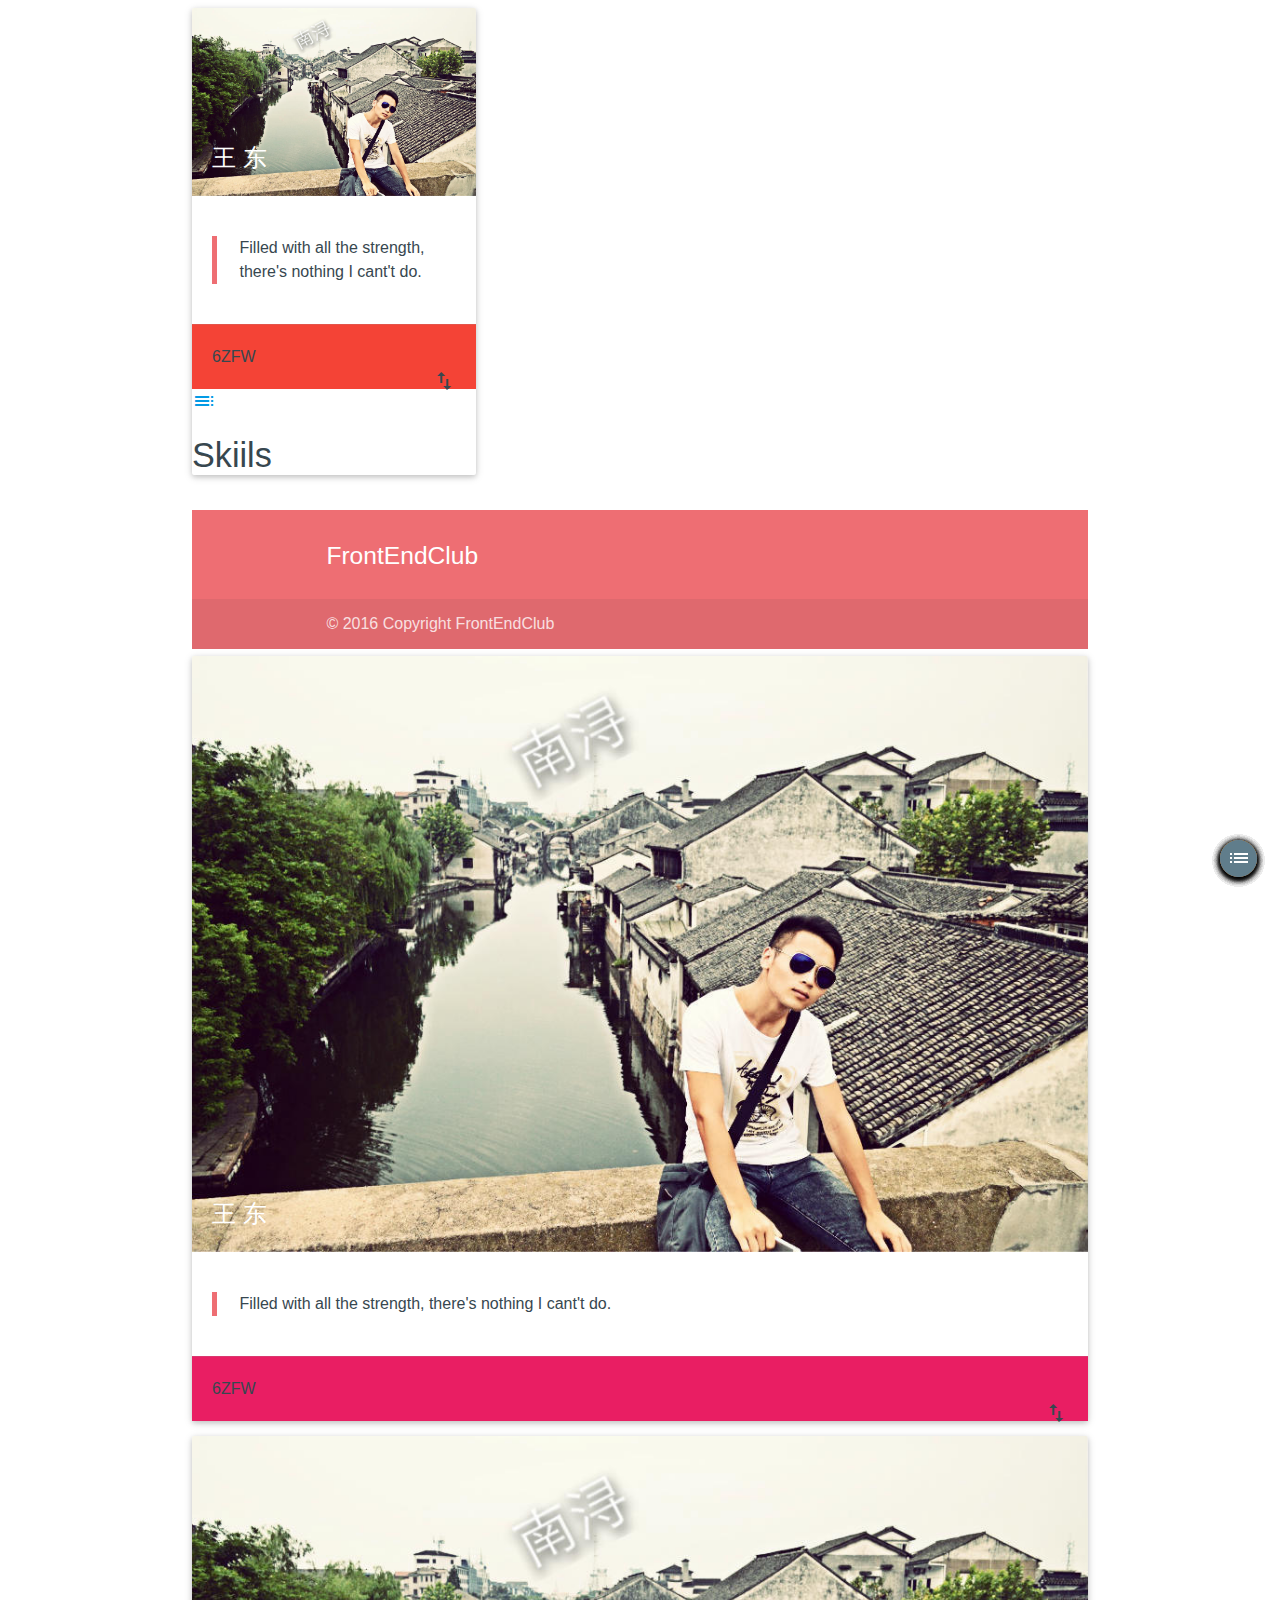
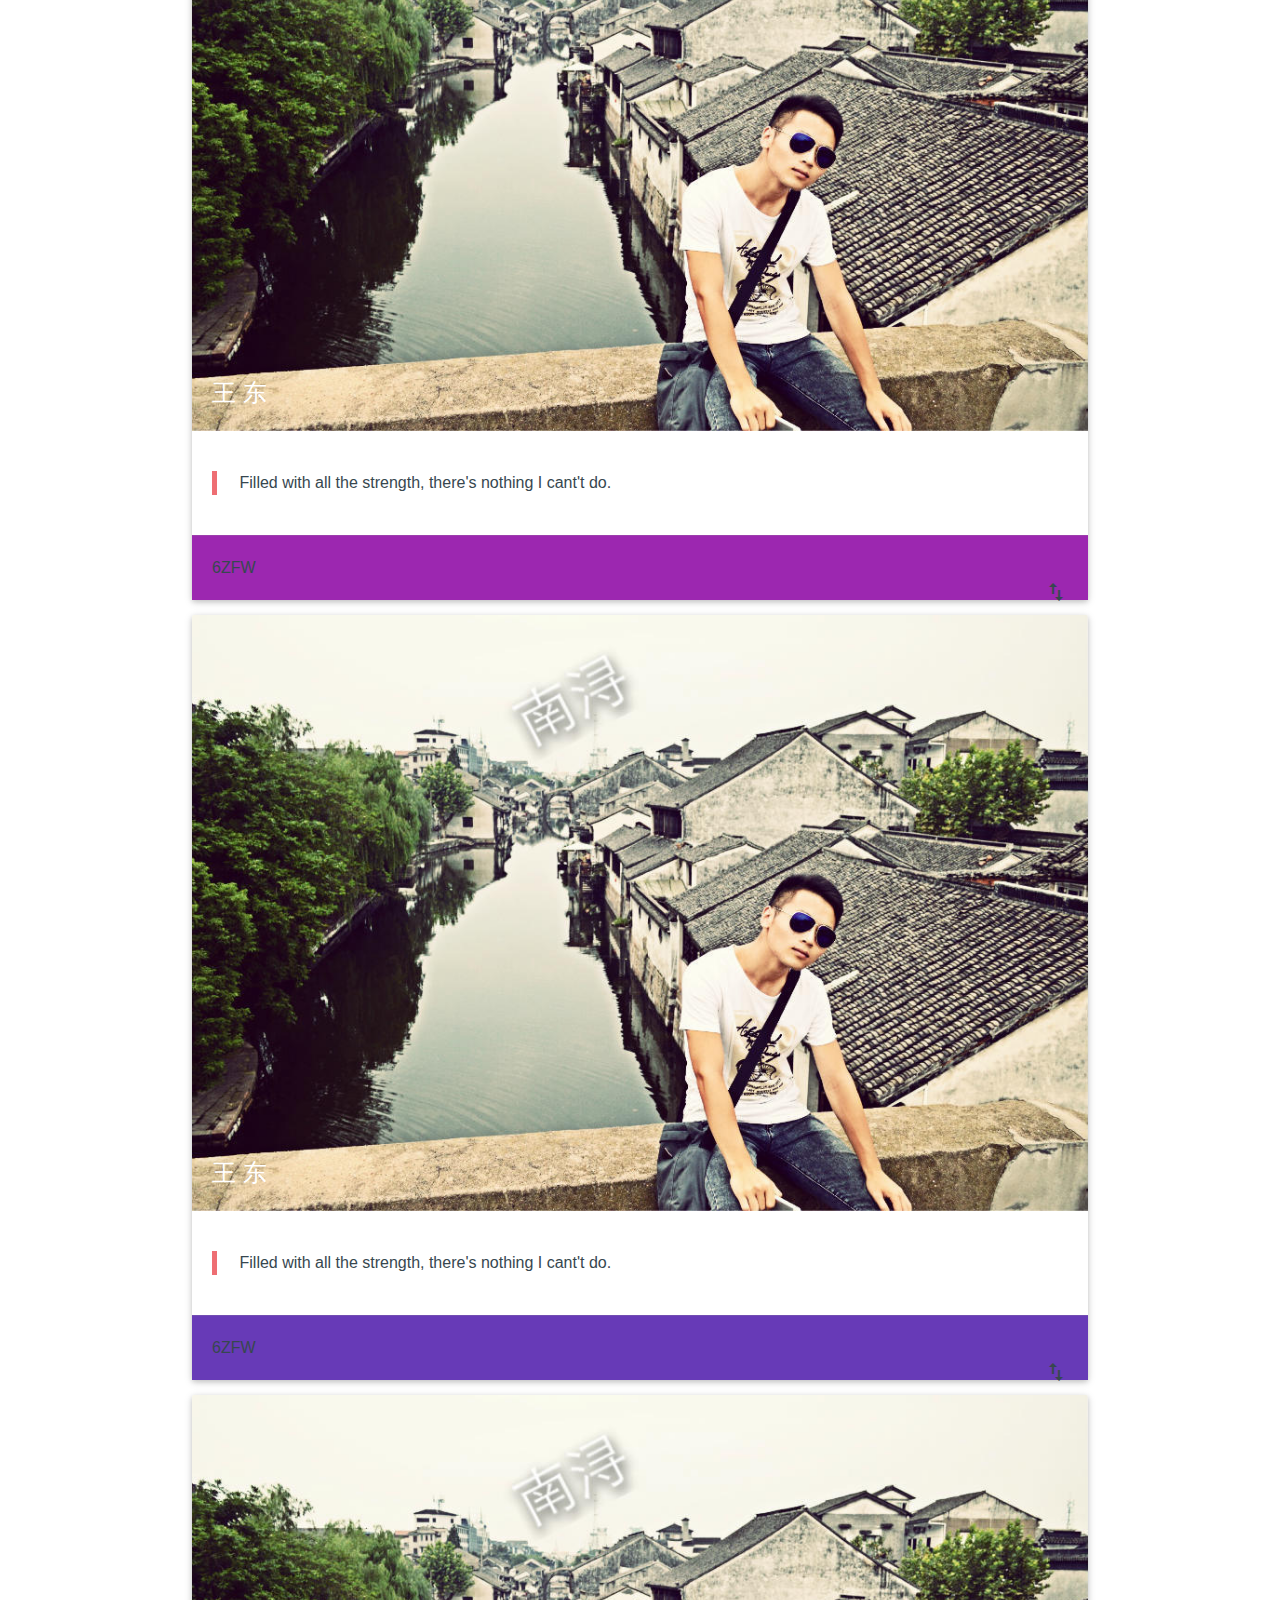
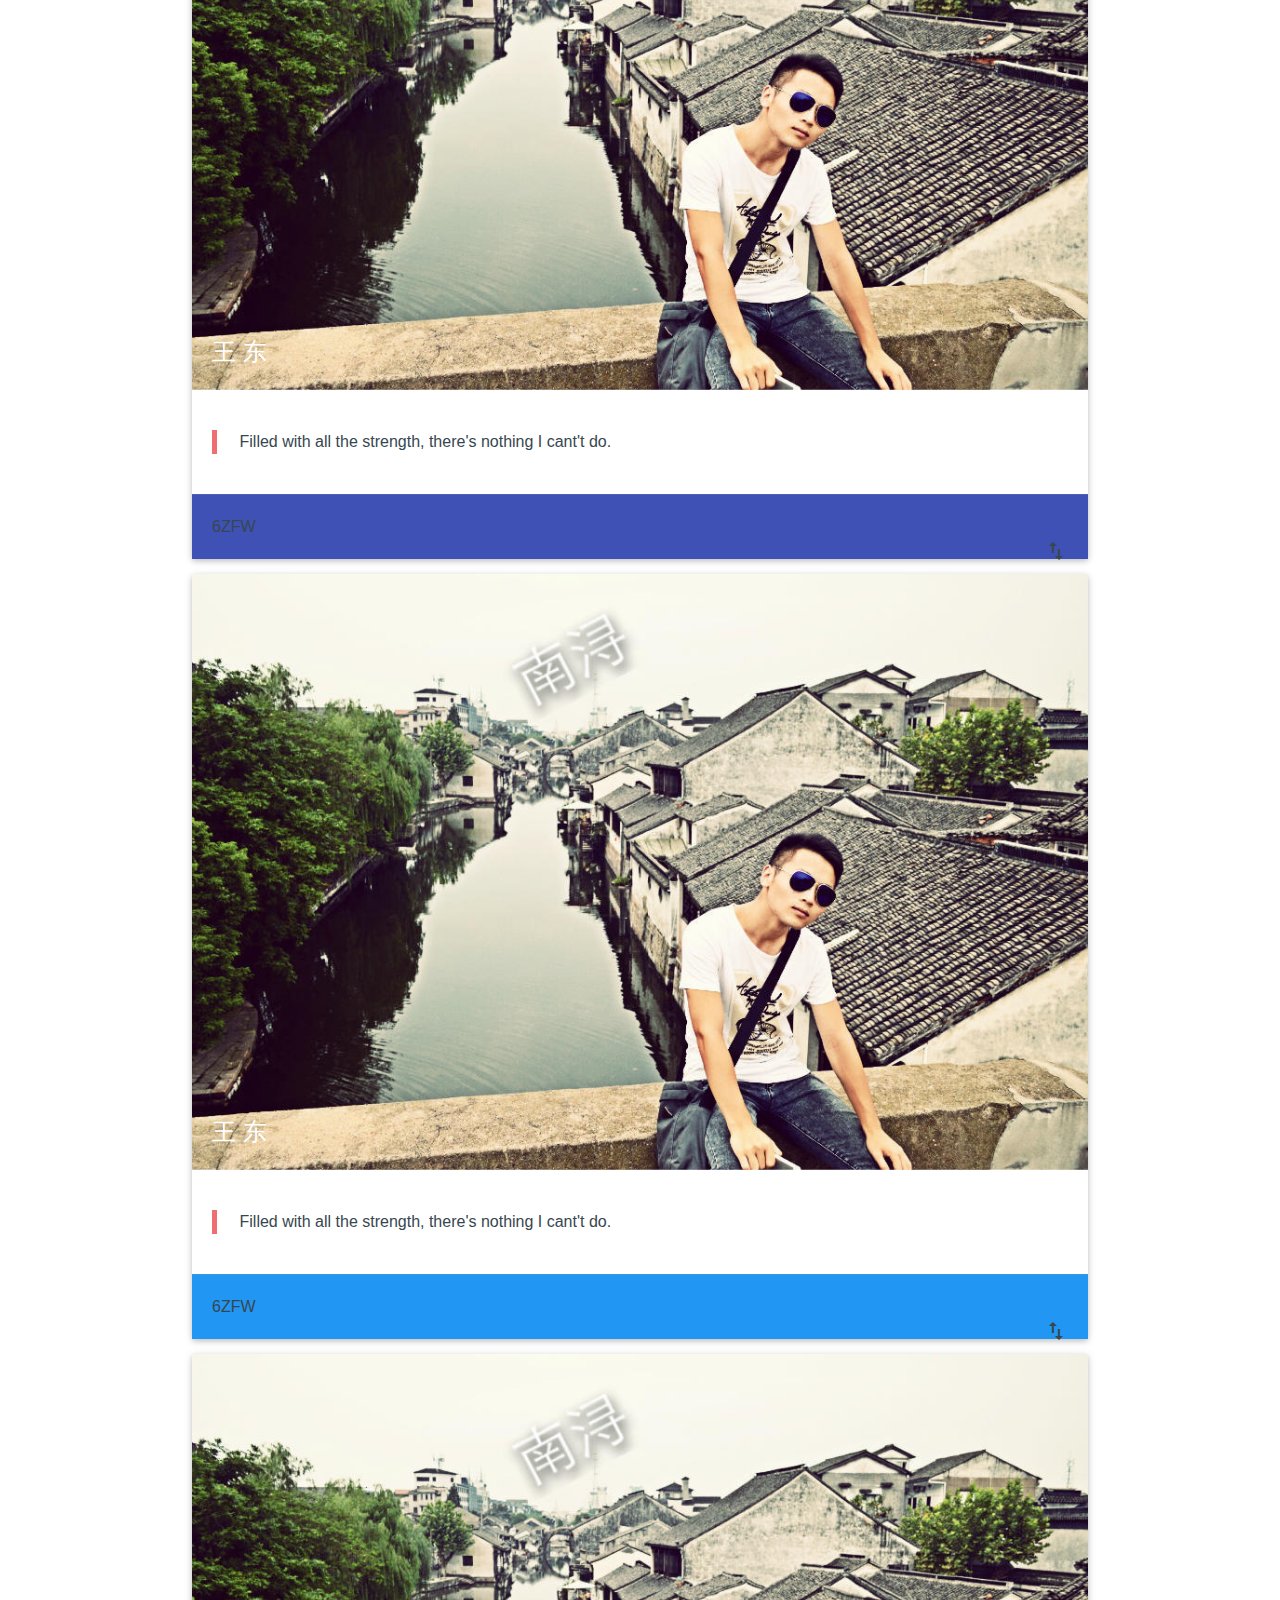
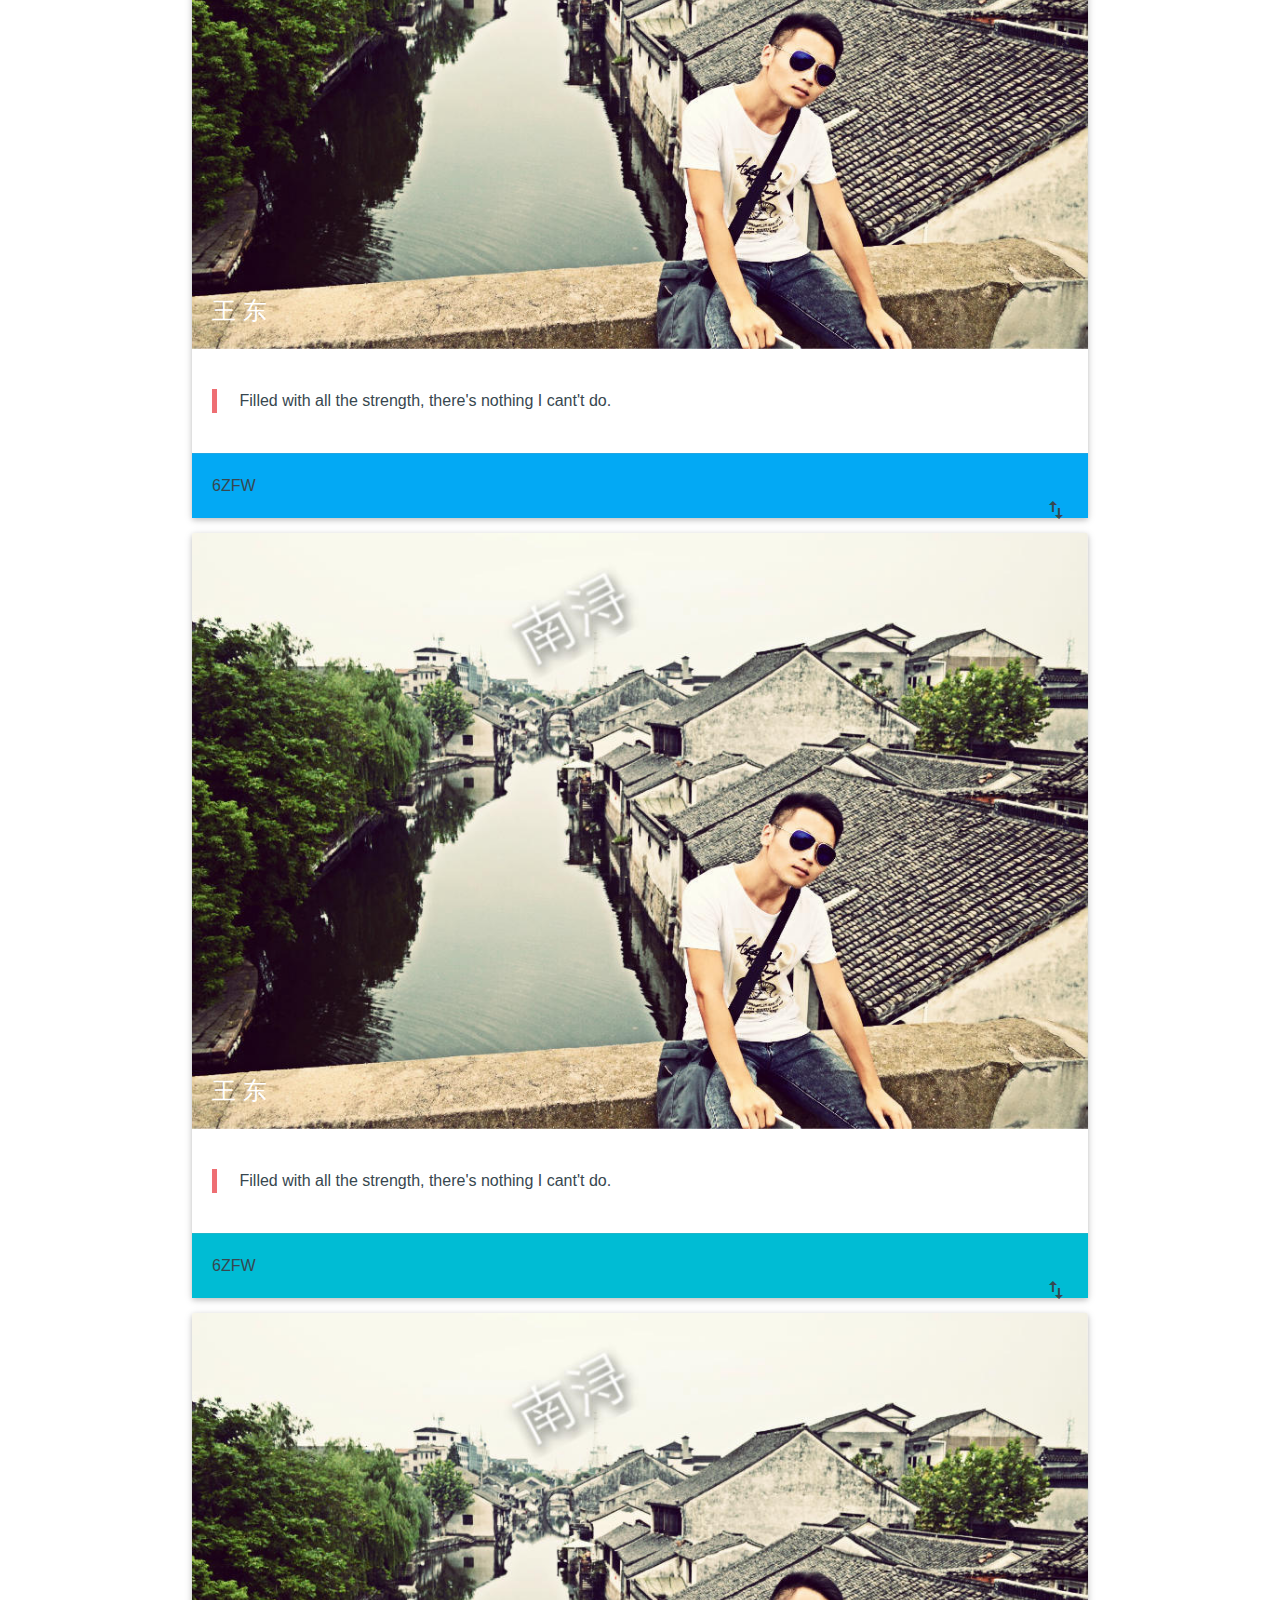
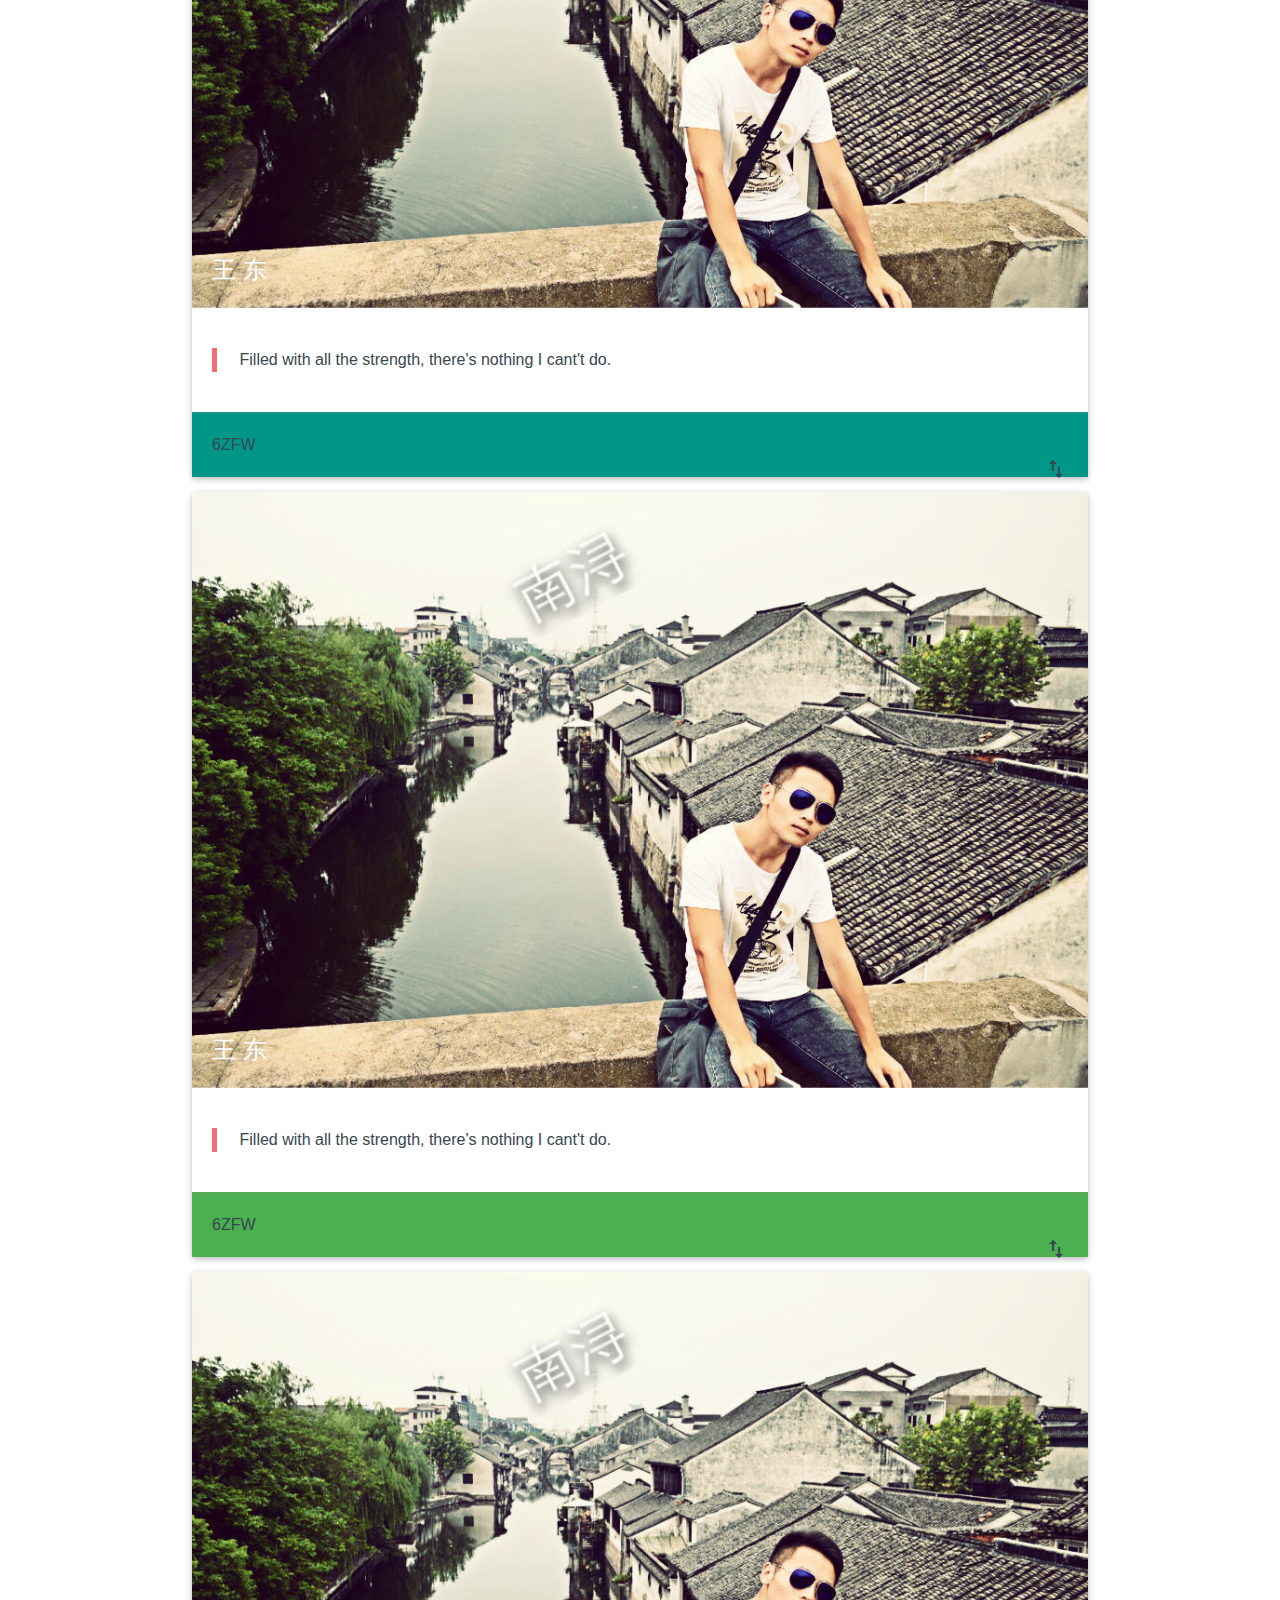
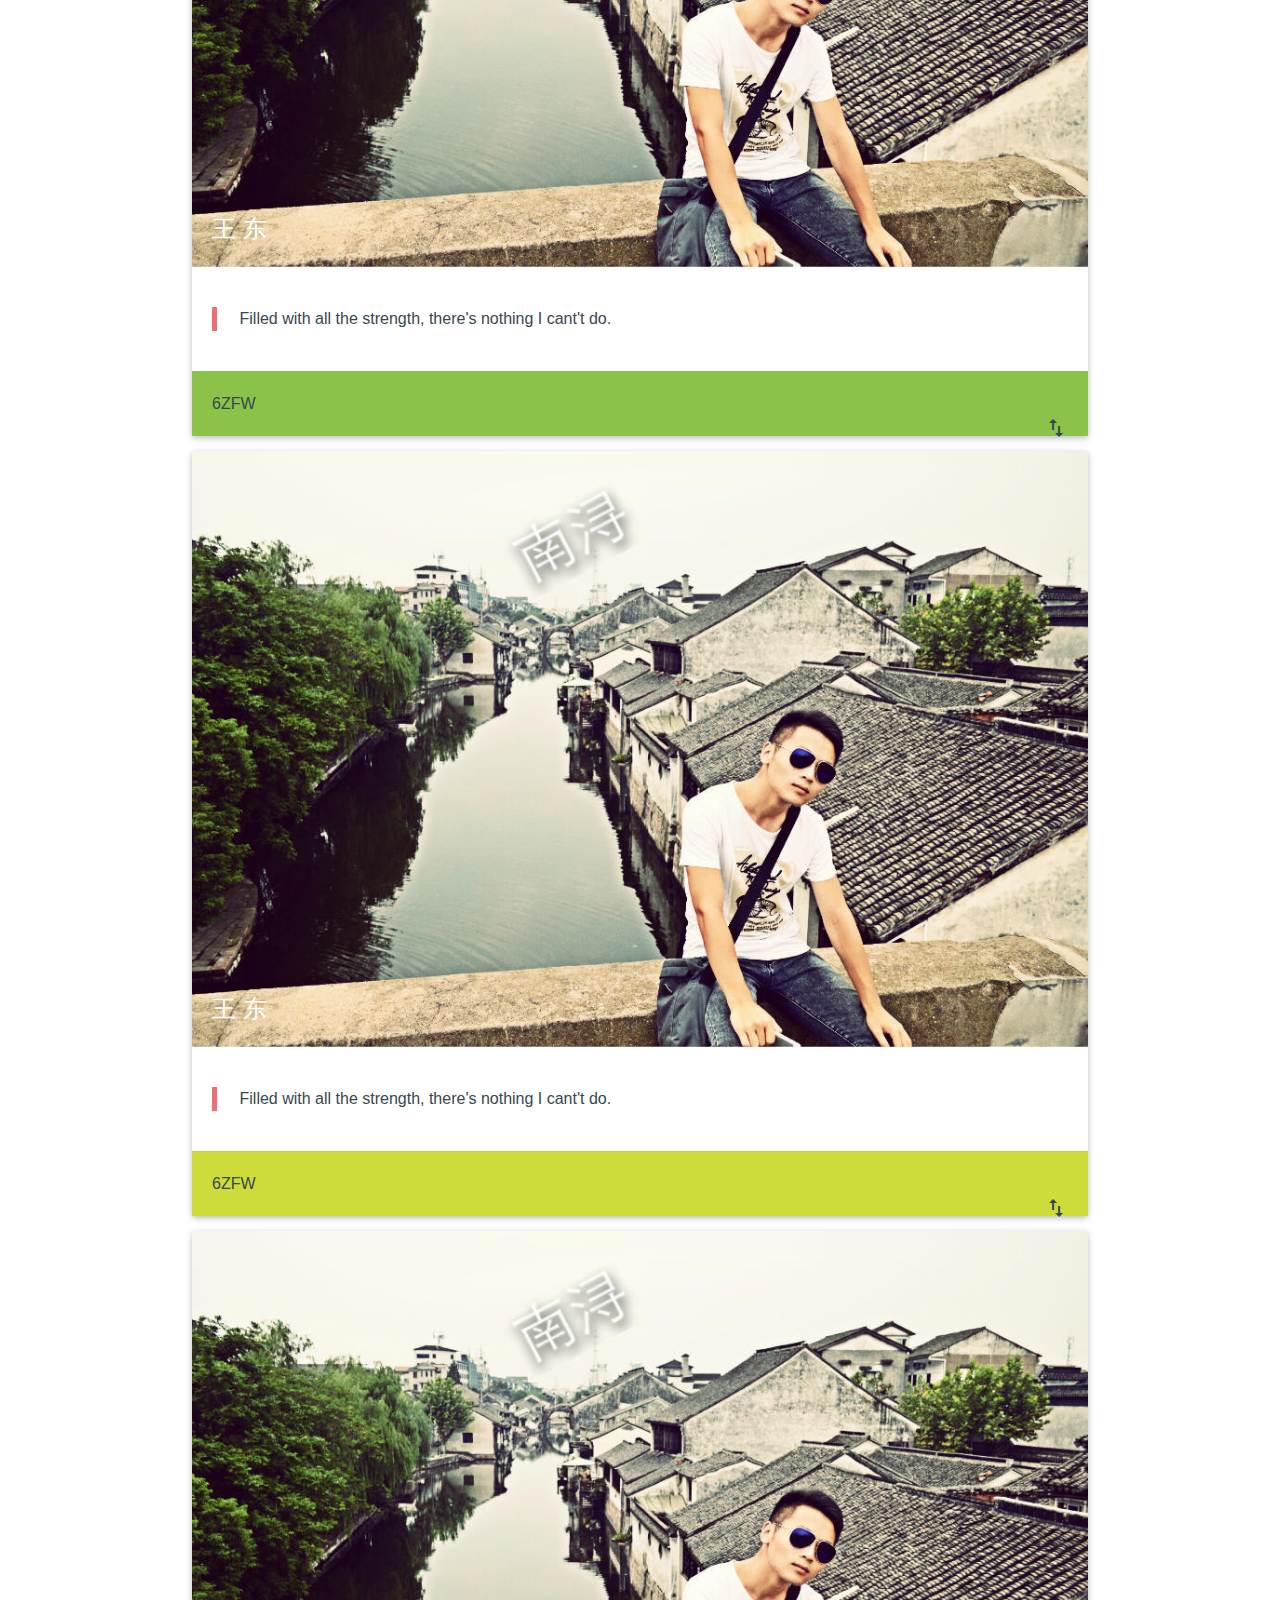
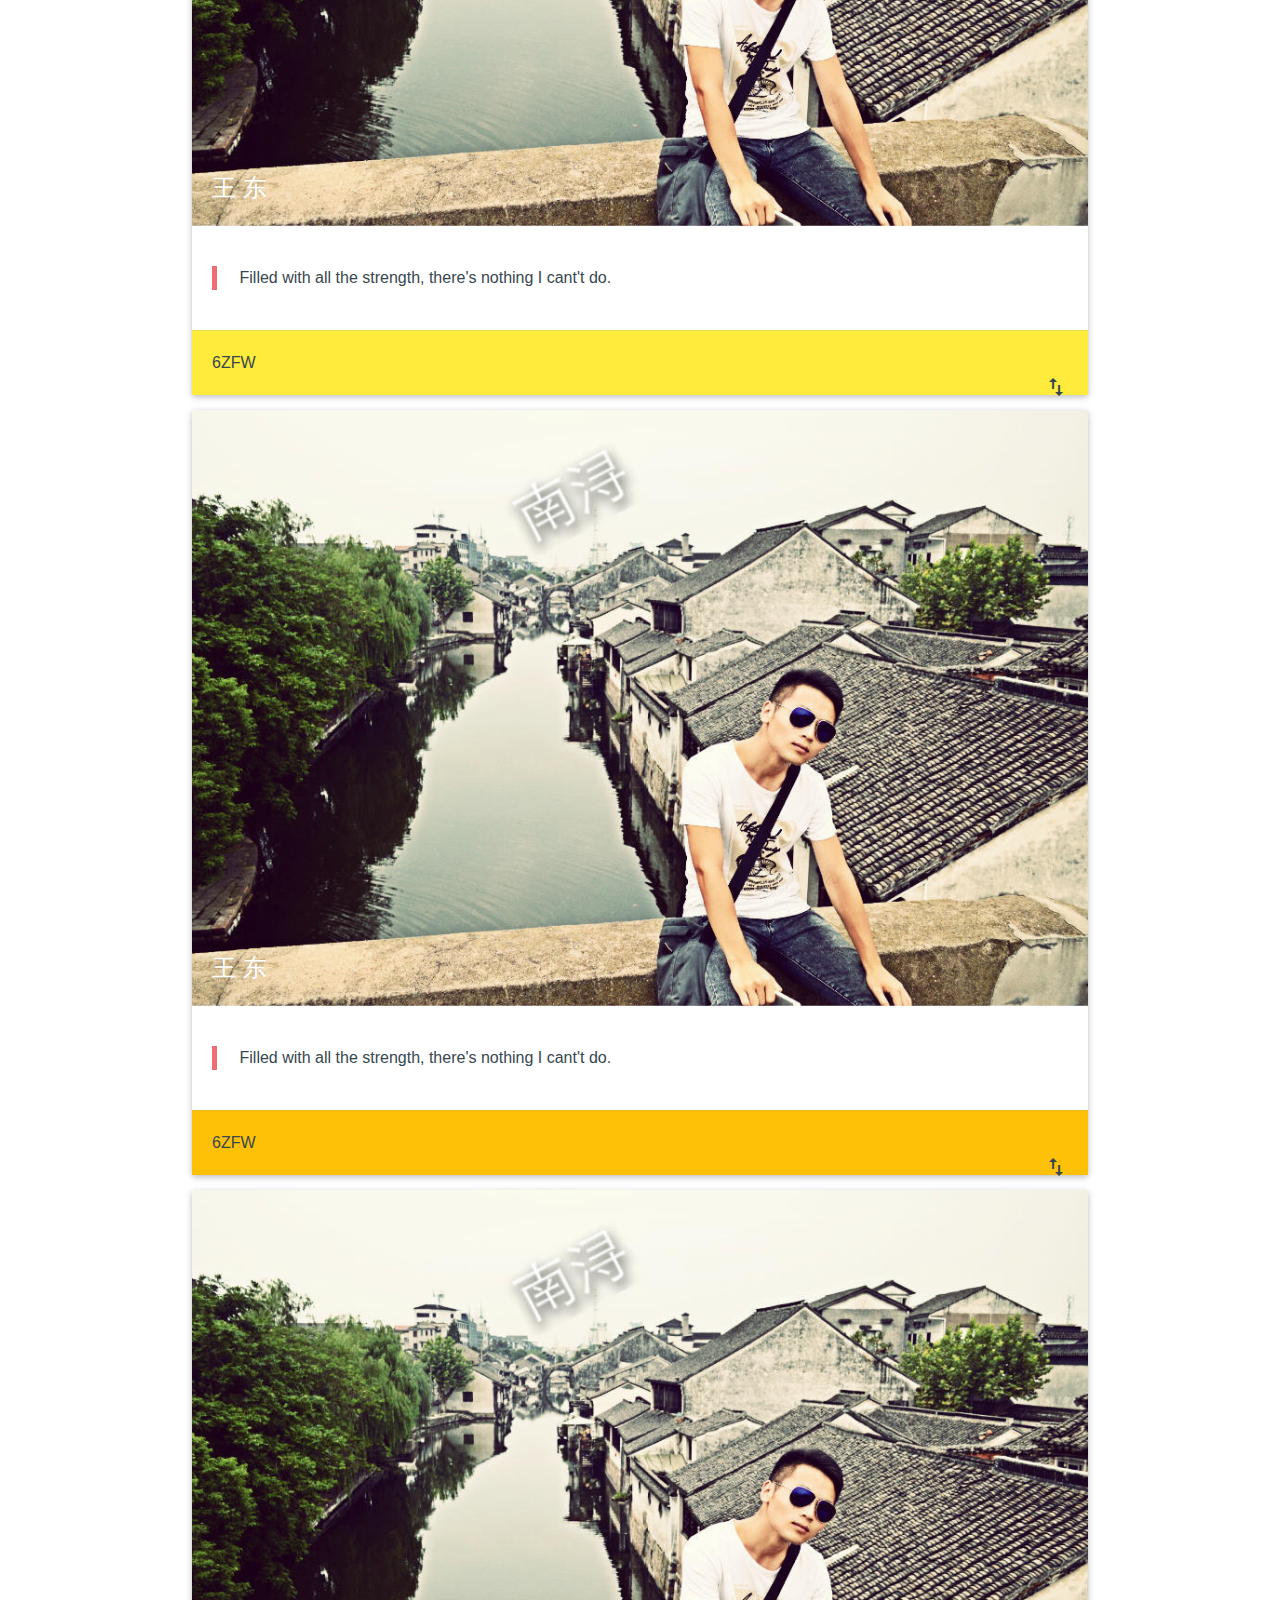
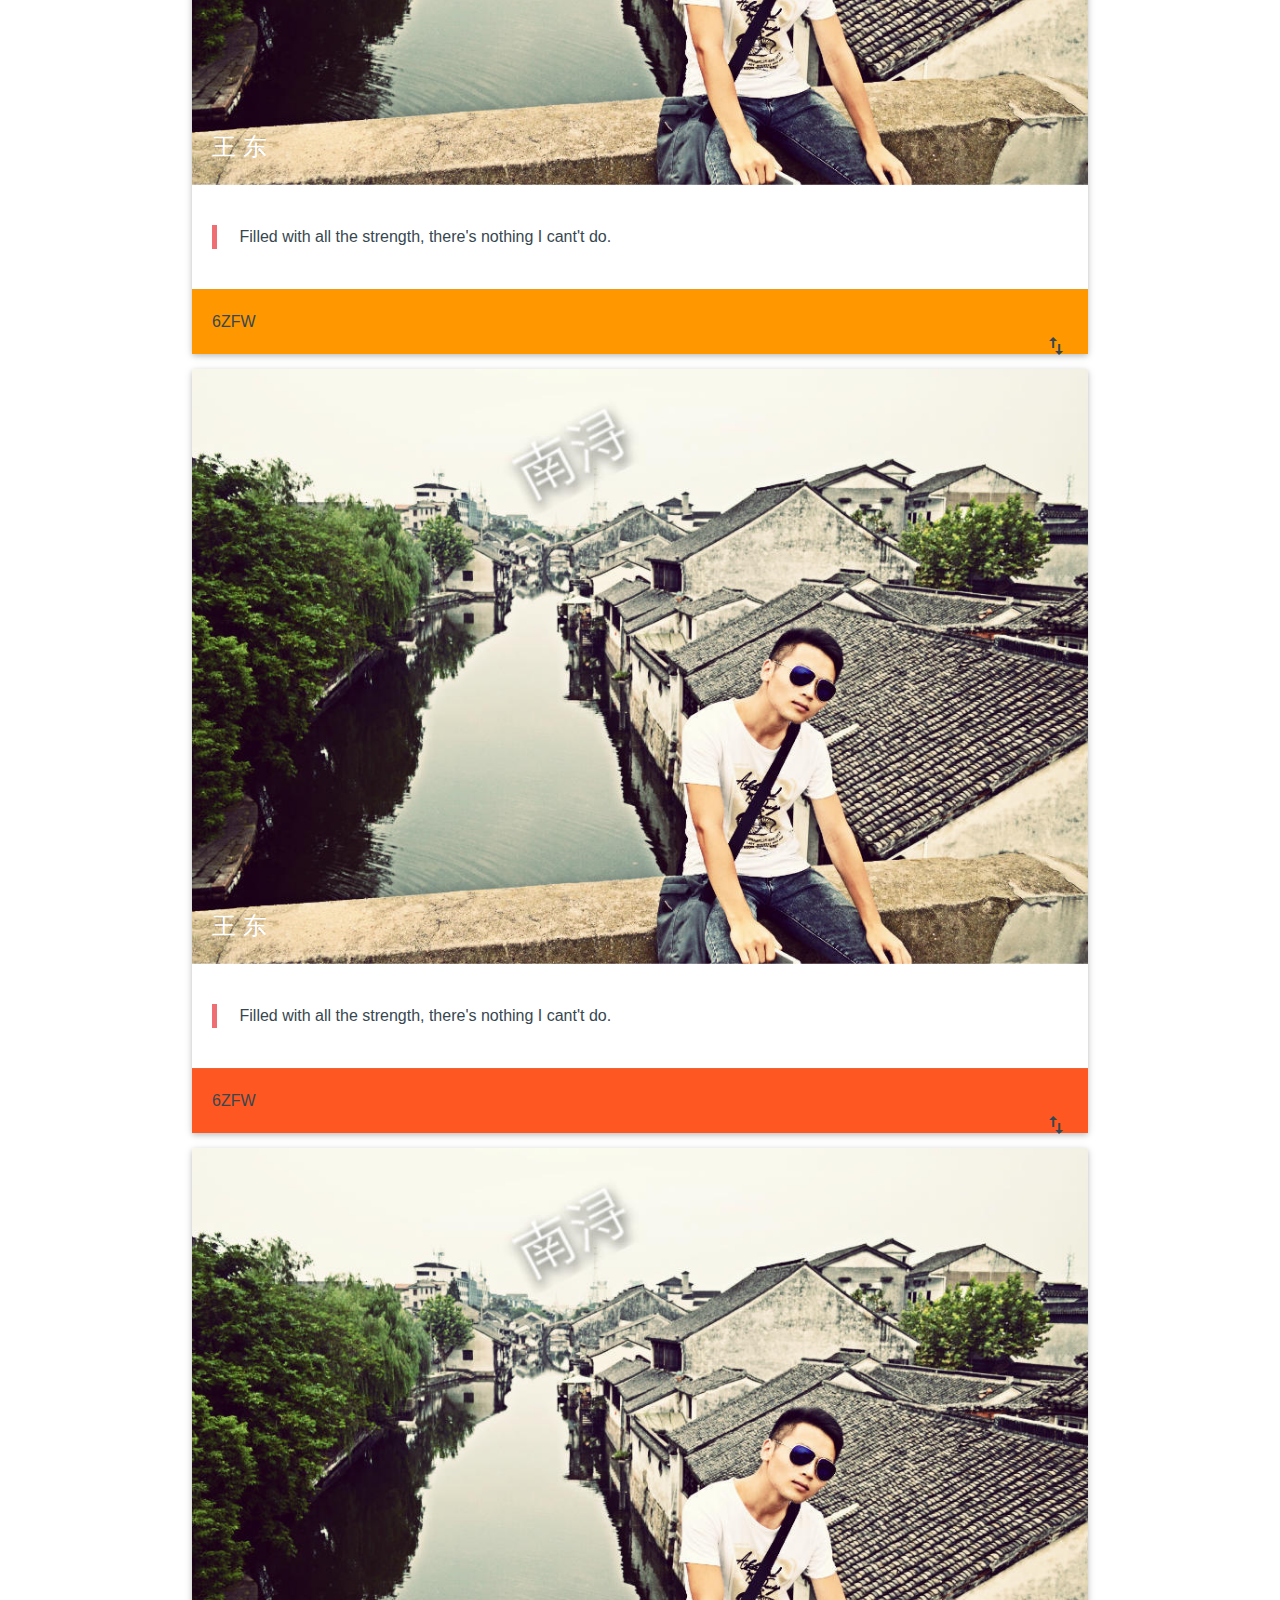
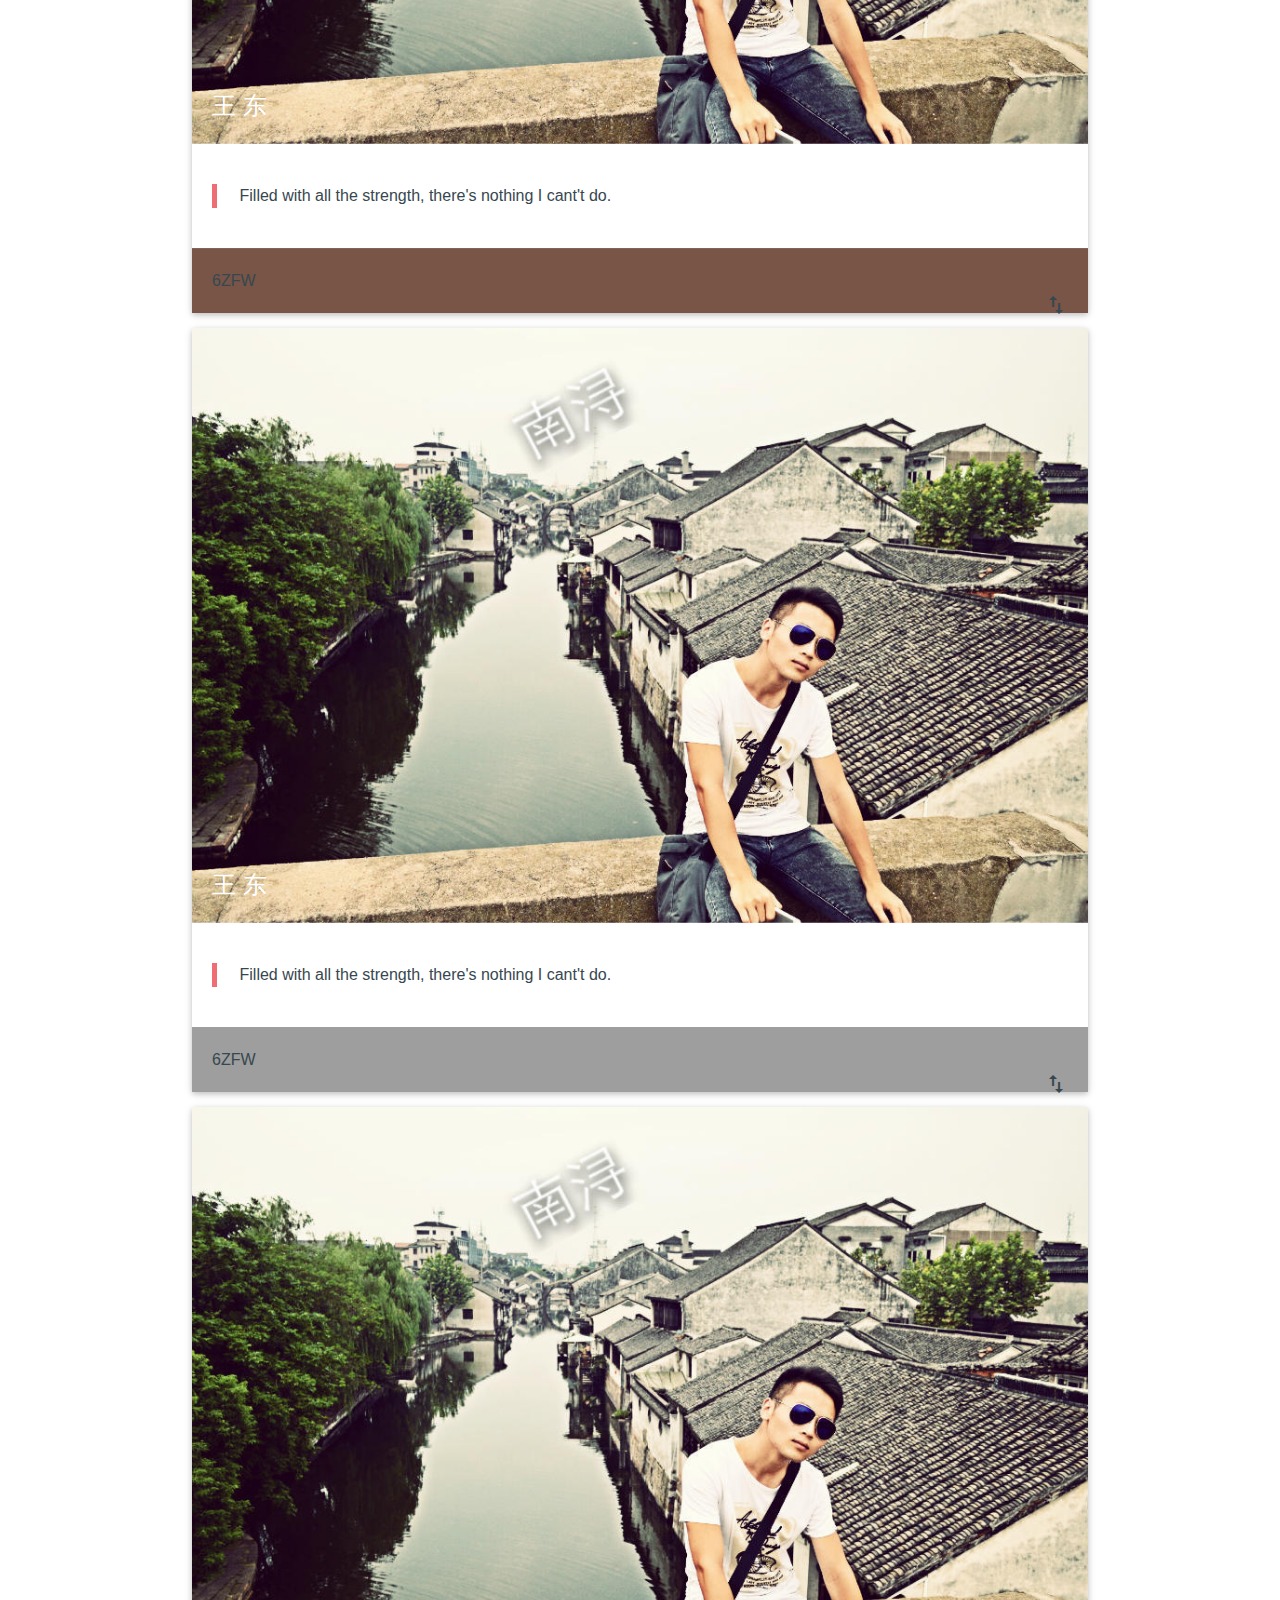
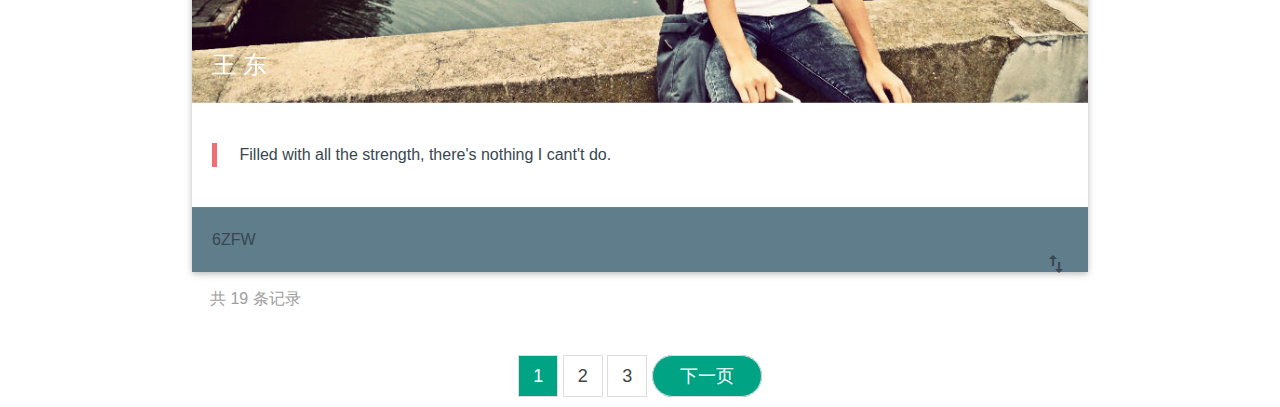
==== commit 84a822b0: "我擦，居然冲突了" ====
--- a/about.html
+++ b/about.html
@@ -8,9 +8,9 @@
     <meta name="description" content="关于我们">
     <meta name="author" content="枫上雾棋">
     <title>关于我们</title>
-
-    <link href="https://fonts.googleapis.com/icon?family=Material+Icons" rel="stylesheet">
     <link type="text/css" rel="stylesheet" href="css/materialize.css"  media="screen,projection"/>
+    <link rel="stylesheet" href="css/animate.min.css">
+    <link rel="stylesheet" href="css/common.css"><!-- 头部的公共的CSS -->
     <link type="text/css" rel="stylesheet" href="css/about.css">
 </head>
 <body>
@@ -42,25 +42,42 @@
                             6ZFW
                             <div class="card-more activator">
                                 <i class="material-icons right">swap_vert</i>
-                            </div>
-                        </div>
-                        <div class="card-reveal">
-                            <span class="reveal-title card-title grey-text text-darken-4">
-                                他是谁
-                                <i class="close-reveal material-icons circle right">close</i>
-                            </span>
-                            <ul class="collection">
-                                <li class="collection-item">姓名：王东</li>
-                                <li class="collection-item">外号：东哥</li>
-                                <li class="collection-item">专业：软件工程</li>
-                                <li class="collection-item">技能：
-                                    <img src="img/html.ico" alt="技能">
-                                    <img src="img/css.ico" alt="技能">
-                                </li>
-                            </ul>
-                        </div>
-                    </div>
-                </div>
+
+                            </div>
+                        </div>
+                        <a class="mc-btn-action">
+                            <i class="material-icons">toc</i>
+                        </a>
+                        <div class="mc-footer">
+                            <h4>Skiils</h4>
+                            <a class="fa fa-fw fa-facebook"></a>
+                            <a class="fa fa-fw fa-twitter"></a>
+                            <a class="fa fa-fw fa-linkedin"></a>
+                            <a class="fa fa-fw fa-google-plus"></a>
+                        </div>
+                    </article>
+                </div>
+            </div>
+        </section>
+    </div>
+    <footer class="page-footer">
+       <div class="container">
+         <div class="row">
+           <div class="col l6 s12">
+             <h5 class="white-text">FrontEndClub</h5>
+           </div>
+         </div>
+       </div>
+       <div class="footer-copyright">
+         <div class="container">
+         © 2016 Copyright FrontEndClub
+         </div>
+       </div>
+     </footer>
+    <script type="text/javascript" src="js/jquery-1.11.3.min.js"></script>
+    <script type="text/javascript" src="js/materialize.min.js"></script>
+    <script type="text/javascript" src="js/common.js"></script>
+
                 <!--王东 end-->
 
                 <!--王东 start-->
@@ -906,18 +923,29 @@
     <script type="text/javascript" src="js/jquery-1.11.3.min.js"></script>
     <script type="text/javascript" src="js/materialize.min.js"></script>
     <script>
-        $(document).ready(function () {
-           $(".activator").click(function () {
-               $(this).hide();
-               $(this).parent().siblings(".card-image").find("div").hide();
-               $(this).parent().css("text-align","center");
-           });
-            $(".reveal-title").click(function () {
-                $(this).parent().siblings(".card-action").find(".card-more").show();
-                $(this).parent().siblings(".card-image").find("div").show();
-                $(this).parent().siblings(".card-action").css("text-align","left");
+        $(function() {
+            $('.material-card > .mc-btn-action').click(function () {
+                var card = $(this).parent('.material-card');
+                var icon = $(this).children('i');
+                icon.addClass('fa-spin-fast');
+
+                if (card.hasClass('mc-active')) {
+                    card.removeClass('mc-active');
+
+                    window.setTimeout(function() {
+                        icon.removeClass('fa-arrow-left,fa-spin-fast')
+                            .addClass('fa-bars');
+                    }, 800);
+                } else {
+                    card.addClass('mc-active');
+
+                    window.setTimeout(function() {
+                        icon.removeClass('fa-bars,fa-spin-fast')
+                            .addClass('fa-arrow-left');
+                    }, 800);
+                }
             });
         });
     </script>
 </body>
-</html>+</html>
--- a/css/common.css
+++ b/css/common.css
@@ -0,0 +1,24 @@
+header{
+  width: 100%;
+  height: 350px;
+  background: url('../img/typewriter.jpg') top no-repeat;
+  background-size: cover;
+  padding: 0px;
+}
+header h1,
+header h4{
+  color: #fff;
+}
+nav{
+  background-color: transparent;
+  border-bottom: 1px solid #fff;
+}
+.no-visibility{
+  visibility: hidden;
+}
+.fixed-nav{
+  position: fixed;
+}
+.fixed-action-btn {
+    z-index: 1;
+}
--- a/css/about.css
+++ b/css/about.css
@@ -1,149 +1,1235 @@
-/*关于我们 start*/
-*{
+html {
+    position: relative;
+    min-height: 100%;
+}
+
+body {
+    color: #37474F;
+    font-family: '微软雅黑','Raleway', sans-serif;
+    font-weight: 300;
+    font-size: 16px;
+}
+
+h1, h2, h3 {
+    font-weight: 200;
+}
+.htmleaf-container{
+    margin: 50px auto;
+    text-align: center;
+    overflow: hidden;
+}
+.material-card {
+    position: relative;
+    height: 0;
+    padding-bottom: calc(100% - 16px);
+    margin-bottom: 6.6em;
+}
+.material-card h2 {
+    position: absolute;
+    top: calc(100% - 16px);
+    left: 0;
+    width: 100%;
+    padding: 10px 16px;
+    color: #fff;
+    font-size: 1.4em;
+    line-height: 1.6em;
+    margin: 0;
+    z-index: 10;
+    -webkit-transition: all 0.3s;
+    -moz-transition: all 0.3s;
+    -ms-transition: all 0.3s;
+    -o-transition: all 0.3s;
+    transition: all 0.3s;
+}
+.material-card h2 span {
+    display: block;
+}
+.material-card h2 strong {
+    font-weight: 400;
+    display: block;
+    font-size: .8em;
+}
+.material-card h2:before,
+.material-card h2:after {
+    content: ' ';
+    position: absolute;
+    left: 0;
+    top: -16px;
+    width: 0;
+    border: 8px solid;
+    -webkit-transition: all 0.3s;
+    -moz-transition: all 0.3s;
+    -ms-transition: all 0.3s;
+    -o-transition: all 0.3s;
+    transition: all 0.3s;
+}
+.material-card h2:after {
+    top: auto;
+    bottom: 0;
+}
+@media screen and (max-width: 767px) {
+    .material-card.mc-active {
+        padding-bottom: 0;
+        height: auto;
+    }
+}
+.material-card.mc-active h2 {
+    top: 0;
+    padding: 10px 16px 10px 90px;
+}
+.material-card.mc-active h2:before {
+    top: 0;
+}
+.material-card.mc-active h2:after {
+    bottom: -16px;
+}
+.material-card .mc-content {
+    position: absolute;
+    right: 0;
+    top: 0;
+    bottom: 16px;
+    left: 16px;
+    -webkit-transition: all 0.3s;
+    -moz-transition: all 0.3s;
+    -ms-transition: all 0.3s;
+    -o-transition: all 0.3s;
+    transition: all 0.3s;
+}
+.material-card .mc-btn-action {
+    position: absolute;
+    right: 16px;
+    top: 16px;
+    -webkit-border-radius: 50%;
+    -moz-border-radius: 50%;
+    border-radius: 50%;
+    border: 5px solid;
+    width: 54px;
+    height: 54px;
+    line-height: 44px;
+    text-align: center;
+    color: #fff;
+    cursor: pointer;
+    z-index: 20;
+    -webkit-transition: all 0.3s;
+    -moz-transition: all 0.3s;
+    -ms-transition: all 0.3s;
+    -o-transition: all 0.3s;
+    transition: all 0.3s;
+}
+.material-card.mc-active .mc-btn-action {
+    top: 65px;
+}
+.material-card .mc-description {
+    position: absolute;
+    top: 100%;
+    right: 30px;
+    left: 30px;
+    bottom: 54px;
+    overflow: hidden;
+    opacity: 0;
+    filter: alpha(opacity=0);
+    -webkit-transition: all 1.2s;
+    -moz-transition: all 1.2s;
+    -ms-transition: all 1.2s;
+    -o-transition: all 1.2s;
+    transition: all 1.2s;
+}
+.material-card .mc-footer {
+    height: 0;
+    overflow: hidden;
+    -webkit-transition: all 0.3s;
+    -moz-transition: all 0.3s;
+    -ms-transition: all 0.3s;
+    -o-transition: all 0.3s;
+    transition: all 0.3s;
+}
+.material-card .mc-footer h4 {
+    position: absolute;
+    top: 200px;
+    left: 30px;
     padding: 0;
     margin: 0;
-}
-html,body{
+    font-size: 16px;
+    font-weight: 700;
+    -webkit-transition: all 1.4s;
+    -moz-transition: all 1.4s;
+    -ms-transition: all 1.4s;
+    -o-transition: all 1.4s;
+    transition: all 1.4s;
+}
+.material-card .mc-footer a {
+    display: block;
+    float: left;
+    position: relative;
+    width: 52px;
+    height: 52px;
+    margin-left: 5px;
+    margin-bottom: 15px;
+    font-size: 28px;
+    color: #fff;
+    line-height: 52px;
+    text-decoration: none;
+    top: 200px;
+}
+.material-card .mc-footer a:nth-child(1) {
+    -webkit-transition: all 0.5s;
+    -moz-transition: all 0.5s;
+    -ms-transition: all 0.5s;
+    -o-transition: all 0.5s;
+    transition: all 0.5s;
+}
+.material-card .mc-footer a:nth-child(2) {
+    -webkit-transition: all 0.6s;
+    -moz-transition: all 0.6s;
+    -ms-transition: all 0.6s;
+    -o-transition: all 0.6s;
+    transition: all 0.6s;
+}
+.material-card .mc-footer a:nth-child(3) {
+    -webkit-transition: all 0.7s;
+    -moz-transition: all 0.7s;
+    -ms-transition: all 0.7s;
+    -o-transition: all 0.7s;
+    transition: all 0.7s;
+}
+.material-card .mc-footer a:nth-child(4) {
+    -webkit-transition: all 0.8s;
+    -moz-transition: all 0.8s;
+    -ms-transition: all 0.8s;
+    -o-transition: all 0.8s;
+    transition: all 0.8s;
+}
+.material-card .mc-footer a:nth-child(5) {
+    -webkit-transition: all 0.9s;
+    -moz-transition: all 0.9s;
+    -ms-transition: all 0.9s;
+    -o-transition: all 0.9s;
+    transition: all 0.9s;
+}
+.material-card .img-container {
+    position: absolute;
+    top: 0;
+    left: 0;
+    width: 100%;
     height: 100%;
-}
-body {
-    font-family: "arial", "微软雅黑";
-}
-.container {
-    width: 80%;
-}
-
-#about{
-    padding: 80px 0;
-}
-.fixed-action-btn {
+    z-index: 3;
+    overflow: hidden;
+    -webkit-transition: all 0.3s;
+    -moz-transition: all 0.3s;
+    -ms-transition: all 0.3s;
+    -o-transition: all 0.3s;
+    transition: all 0.3s;
+}
+.material-card.mc-active .img-container {
+    -webkit-border-radius: 50%;
+    -moz-border-radius: 50%;
+    border-radius: 50%;
+    left: 0;
+    top: 12px;
+    width: 60px;
+    height: 60px;
+    z-index: 20;
+}
+.material-card.mc-active .mc-content {
+    padding-top: 5.6em;
+}
+@media screen and (max-width: 767px) {
+    .material-card.mc-active .mc-content {
+        position: relative;
+        margin-right: 16px;
+    }
+}
+.material-card.mc-active .mc-description {
+    top: 50px;
+    padding-top: 5.6em;
+    opacity: 1;
+    filter: alpha(opacity=100);
+}
+@media screen and (max-width: 767px) {
+    .material-card.mc-active .mc-description {
+        position: relative;
+        top: auto;
+        right: auto;
+        left: auto;
+        padding: 50px 30px 70px 30px;
+        bottom: 0;
+    }
+}
+.material-card.mc-active .mc-footer {
+    overflow: visible;
     position: absolute;
-    right: 22px;
-    top: 12px;
-}
-.fixed-action-btn > a{
-    border: 2px solid #fff;
-}
-.fixed-action-btn > a i{
-    padding: 0 1px;
-}
-.fixed-action-btn > a.red i:hover,.red .card-more {
+    top: calc(100% - 16px);
+    left: 16px;
+    right: 0;
+    height: 82px;
+    padding-top: 15px;
+    padding-left: 25px;
+}
+.material-card.mc-active .mc-footer a {
+    top: 0;
+}
+.material-card.mc-active .mc-footer h4 {
+    top: -32px;
+}
+.material-card.Red h2 {
+    background-color: #f44336;
+}
+.material-card.Red h2:after {
+    border-top-color: #f44336;
+    border-right-color: #f44336;
+    border-bottom-color: transparent;
+    border-left-color: transparent;
+}
+.material-card.Red h2:before {
+    border-top-color: transparent;
+    border-right-color: #b71c1c;
+    border-bottom-color: #b71c1c;
+    border-left-color: transparent;
+}
+.material-card.Red.mc-active h2:before {
+    border-top-color: transparent;
+    border-right-color: #f44336;
+    border-bottom-color: #f44336;
+    border-left-color: transparent;
+}
+.material-card.Red.mc-active h2:after {
+    border-top-color: #b71c1c;
+    border-right-color: #b71c1c;
+    border-bottom-color: transparent;
+    border-left-color: transparent;
+}
+.material-card.Red .mc-btn-action {
+    background-color: #f44336;
+}
+.material-card.Red .mc-btn-action:hover {
     background-color: #b71c1c;
 }
-.fixed-action-btn > a.pink i:hover,.pink .card-more {
+.material-card.Red .mc-footer h4 {
+    color: #b71c1c;
+}
+.material-card.Red .mc-footer a {
+    background-color: #b71c1c;
+}
+.material-card.Red.mc-active .mc-content {
+    background-color: #ffebee;
+}
+.material-card.Red.mc-active .mc-footer {
+    background-color: #ffcdd2;
+}
+.material-card.Red.mc-active .mc-btn-action {
+    border-color: #ffebee;
+}
+.material-card.Blue-Grey h2 {
+    background-color: #607d8b;
+}
+.material-card.Blue-Grey h2:after {
+    border-top-color: #607d8b;
+    border-right-color: #607d8b;
+    border-bottom-color: transparent;
+    border-left-color: transparent;
+}
+.material-card.Blue-Grey h2:before {
+    border-top-color: transparent;
+    border-right-color: #263238;
+    border-bottom-color: #263238;
+    border-left-color: transparent;
+}
+.material-card.Blue-Grey.mc-active h2:before {
+    border-top-color: transparent;
+    border-right-color: #607d8b;
+    border-bottom-color: #607d8b;
+    border-left-color: transparent;
+}
+.material-card.Blue-Grey.mc-active h2:after {
+    border-top-color: #263238;
+    border-right-color: #263238;
+    border-bottom-color: transparent;
+    border-left-color: transparent;
+}
+.material-card.Blue-Grey .mc-btn-action {
+    background-color: #607d8b;
+}
+.material-card.Blue-Grey .mc-btn-action:hover {
+    background-color: #263238;
+}
+.material-card.Blue-Grey .mc-footer h4 {
+    color: #263238;
+}
+.material-card.Blue-Grey .mc-footer a {
+    background-color: #263238;
+}
+.material-card.Blue-Grey.mc-active .mc-content {
+    background-color: #eceff1;
+}
+.material-card.Blue-Grey.mc-active .mc-footer {
+    background-color: #cfd8dc;
+}
+.material-card.Blue-Grey.mc-active .mc-btn-action {
+    border-color: #eceff1;
+}
+.material-card.Pink h2 {
+    background-color: #e91e63;
+}
+.material-card.Pink h2:after {
+    border-top-color: #e91e63;
+    border-right-color: #e91e63;
+    border-bottom-color: transparent;
+    border-left-color: transparent;
+}
+.material-card.Pink h2:before {
+    border-top-color: transparent;
+    border-right-color: #880e4f;
+    border-bottom-color: #880e4f;
+    border-left-color: transparent;
+}
+.material-card.Pink.mc-active h2:before {
+    border-top-color: transparent;
+    border-right-color: #e91e63;
+    border-bottom-color: #e91e63;
+    border-left-color: transparent;
+}
+.material-card.Pink.mc-active h2:after {
+    border-top-color: #880e4f;
+    border-right-color: #880e4f;
+    border-bottom-color: transparent;
+    border-left-color: transparent;
+}
+.material-card.Pink .mc-btn-action {
+    background-color: #e91e63;
+}
+.material-card.Pink .mc-btn-action:hover {
     background-color: #880e4f;
 }
-.fixed-action-btn > a.purple i:hover,.purple .card-more {
+.material-card.Pink .mc-footer h4 {
+    color: #880e4f;
+}
+.material-card.Pink .mc-footer a {
+    background-color: #880e4f;
+}
+.material-card.Pink.mc-active .mc-content {
+    background-color: #fce4ec;
+}
+.material-card.Pink.mc-active .mc-footer {
+    background-color: #f8bbd0;
+}
+.material-card.Pink.mc-active .mc-btn-action {
+    border-color: #fce4ec;
+}
+.material-card.Purple h2 {
+    background-color: #9c27b0;
+}
+.material-card.Purple h2:after {
+    border-top-color: #9c27b0;
+    border-right-color: #9c27b0;
+    border-bottom-color: transparent;
+    border-left-color: transparent;
+}
+.material-card.Purple h2:before {
+    border-top-color: transparent;
+    border-right-color: #4a148c;
+    border-bottom-color: #4a148c;
+    border-left-color: transparent;
+}
+.material-card.Purple.mc-active h2:before {
+    border-top-color: transparent;
+    border-right-color: #9c27b0;
+    border-bottom-color: #9c27b0;
+    border-left-color: transparent;
+}
+.material-card.Purple.mc-active h2:after {
+    border-top-color: #4a148c;
+    border-right-color: #4a148c;
+    border-bottom-color: transparent;
+    border-left-color: transparent;
+}
+.material-card.Purple .mc-btn-action {
+    background-color: #9c27b0;
+}
+.material-card.Purple .mc-btn-action:hover {
     background-color: #4a148c;
 }
-.fixed-action-btn > a.deep-purple i:hover,.deep-purple .card-more {
+.material-card.Purple .mc-footer h4 {
+    color: #4a148c;
+}
+.material-card.Purple .mc-footer a {
+    background-color: #4a148c;
+}
+.material-card.Purple.mc-active .mc-content {
+    background-color: #f3e5f5;
+}
+.material-card.Purple.mc-active .mc-footer {
+    background-color: #e1bee7;
+}
+.material-card.Purple.mc-active .mc-btn-action {
+    border-color: #f3e5f5;
+}
+.material-card.Deep-Purple h2 {
+    background-color: #673ab7;
+}
+.material-card.Deep-Purple h2:after {
+    border-top-color: #673ab7;
+    border-right-color: #673ab7;
+    border-bottom-color: transparent;
+    border-left-color: transparent;
+}
+.material-card.Deep-Purple h2:before {
+    border-top-color: transparent;
+    border-right-color: #311b92;
+    border-bottom-color: #311b92;
+    border-left-color: transparent;
+}
+.material-card.Deep-Purple.mc-active h2:before {
+    border-top-color: transparent;
+    border-right-color: #673ab7;
+    border-bottom-color: #673ab7;
+    border-left-color: transparent;
+}
+.material-card.Deep-Purple.mc-active h2:after {
+    border-top-color: #311b92;
+    border-right-color: #311b92;
+    border-bottom-color: transparent;
+    border-left-color: transparent;
+}
+.material-card.Deep-Purple .mc-btn-action {
+    background-color: #673ab7;
+}
+.material-card.Deep-Purple .mc-btn-action:hover {
     background-color: #311b92;
 }
-.fixed-action-btn > a.indigo i:hover,.indigo .card-more {
+.material-card.Deep-Purple .mc-footer h4 {
+    color: #311b92;
+}
+.material-card.Deep-Purple .mc-footer a {
+    background-color: #311b92;
+}
+.material-card.Deep-Purple.mc-active .mc-content {
+    background-color: #ede7f6;
+}
+.material-card.Deep-Purple.mc-active .mc-footer {
+    background-color: #d1c4e9;
+}
+.material-card.Deep-Purple.mc-active .mc-btn-action {
+    border-color: #ede7f6;
+}
+.material-card.Indigo h2 {
+    background-color: #3f51b5;
+}
+.material-card.Indigo h2:after {
+    border-top-color: #3f51b5;
+    border-right-color: #3f51b5;
+    border-bottom-color: transparent;
+    border-left-color: transparent;
+}
+.material-card.Indigo h2:before {
+    border-top-color: transparent;
+    border-right-color: #1a237e;
+    border-bottom-color: #1a237e;
+    border-left-color: transparent;
+}
+.material-card.Indigo.mc-active h2:before {
+    border-top-color: transparent;
+    border-right-color: #3f51b5;
+    border-bottom-color: #3f51b5;
+    border-left-color: transparent;
+}
+.material-card.Indigo.mc-active h2:after {
+    border-top-color: #1a237e;
+    border-right-color: #1a237e;
+    border-bottom-color: transparent;
+    border-left-color: transparent;
+}
+.material-card.Indigo .mc-btn-action {
+    background-color: #3f51b5;
+}
+.material-card.Indigo .mc-btn-action:hover {
     background-color: #1a237e;
 }
-.fixed-action-btn > a.blue i:hover,.blue .card-more {
+.material-card.Indigo .mc-footer h4 {
+    color: #1a237e;
+}
+.material-card.Indigo .mc-footer a {
+    background-color: #1a237e;
+}
+.material-card.Indigo.mc-active .mc-content {
+    background-color: #e8eaf6;
+}
+.material-card.Indigo.mc-active .mc-footer {
+    background-color: #c5cae9;
+}
+.material-card.Indigo.mc-active .mc-btn-action {
+    border-color: #e8eaf6;
+}
+.material-card.Blue h2 {
+    background-color: #2196f3;
+}
+.material-card.Blue h2:after {
+    border-top-color: #2196f3;
+    border-right-color: #2196f3;
+    border-bottom-color: transparent;
+    border-left-color: transparent;
+}
+.material-card.Blue h2:before {
+    border-top-color: transparent;
+    border-right-color: #0d47a1;
+    border-bottom-color: #0d47a1;
+    border-left-color: transparent;
+}
+.material-card.Blue.mc-active h2:before {
+    border-top-color: transparent;
+    border-right-color: #2196f3;
+    border-bottom-color: #2196f3;
+    border-left-color: transparent;
+}
+.material-card.Blue.mc-active h2:after {
+    border-top-color: #0d47a1;
+    border-right-color: #0d47a1;
+    border-bottom-color: transparent;
+    border-left-color: transparent;
+}
+.material-card.Blue .mc-btn-action {
+    background-color: #2196f3;
+}
+.material-card.Blue .mc-btn-action:hover {
     background-color: #0d47a1;
 }
-.fixed-action-btn > a.light-blue i:hover,.light-blue .card-more {
+.material-card.Blue .mc-footer h4 {
+    color: #0d47a1;
+}
+.material-card.Blue .mc-footer a {
+    background-color: #0d47a1;
+}
+.material-card.Blue.mc-active .mc-content {
+    background-color: #e3f2fd;
+}
+.material-card.Blue.mc-active .mc-footer {
+    background-color: #bbdefb;
+}
+.material-card.Blue.mc-active .mc-btn-action {
+    border-color: #e3f2fd;
+}
+.material-card.Light-Blue h2 {
+    background-color: #03a9f4;
+}
+.material-card.Light-Blue h2:after {
+    border-top-color: #03a9f4;
+    border-right-color: #03a9f4;
+    border-bottom-color: transparent;
+    border-left-color: transparent;
+}
+.material-card.Light-Blue h2:before {
+    border-top-color: transparent;
+    border-right-color: #01579b;
+    border-bottom-color: #01579b;
+    border-left-color: transparent;
+}
+.material-card.Light-Blue.mc-active h2:before {
+    border-top-color: transparent;
+    border-right-color: #03a9f4;
+    border-bottom-color: #03a9f4;
+    border-left-color: transparent;
+}
+.material-card.Light-Blue.mc-active h2:after {
+    border-top-color: #01579b;
+    border-right-color: #01579b;
+    border-bottom-color: transparent;
+    border-left-color: transparent;
+}
+.material-card.Light-Blue .mc-btn-action {
+    background-color: #03a9f4;
+}
+.material-card.Light-Blue .mc-btn-action:hover {
     background-color: #01579b;
 }
-.fixed-action-btn > a.cyan i:hover,.cyan .card-more {
+.material-card.Light-Blue .mc-footer h4 {
+    color: #01579b;
+}
+.material-card.Light-Blue .mc-footer a {
+    background-color: #01579b;
+}
+.material-card.Light-Blue.mc-active .mc-content {
+    background-color: #e1f5fe;
+}
+.material-card.Light-Blue.mc-active .mc-footer {
+    background-color: #b3e5fc;
+}
+.material-card.Light-Blue.mc-active .mc-btn-action {
+    border-color: #e1f5fe;
+}
+.material-card.Cyan h2 {
+    background-color: #00bcd4;
+}
+.material-card.Cyan h2:after {
+    border-top-color: #00bcd4;
+    border-right-color: #00bcd4;
+    border-bottom-color: transparent;
+    border-left-color: transparent;
+}
+.material-card.Cyan h2:before {
+    border-top-color: transparent;
+    border-right-color: #006064;
+    border-bottom-color: #006064;
+    border-left-color: transparent;
+}
+.material-card.Cyan.mc-active h2:before {
+    border-top-color: transparent;
+    border-right-color: #00bcd4;
+    border-bottom-color: #00bcd4;
+    border-left-color: transparent;
+}
+.material-card.Cyan.mc-active h2:after {
+    border-top-color: #006064;
+    border-right-color: #006064;
+    border-bottom-color: transparent;
+    border-left-color: transparent;
+}
+.material-card.Cyan .mc-btn-action {
+    background-color: #00bcd4;
+}
+.material-card.Cyan .mc-btn-action:hover {
     background-color: #006064;
 }
-.fixed-action-btn > a.teal i:hover,.teal .card-more {
+.material-card.Cyan .mc-footer h4 {
+    color: #006064;
+}
+.material-card.Cyan .mc-footer a {
+    background-color: #006064;
+}
+.material-card.Cyan.mc-active .mc-content {
+    background-color: #e0f7fa;
+}
+.material-card.Cyan.mc-active .mc-footer {
+    background-color: #b2ebf2;
+}
+.material-card.Cyan.mc-active .mc-btn-action {
+    border-color: #e0f7fa;
+}
+.material-card.Teal h2 {
+    background-color: #009688;
+}
+.material-card.Teal h2:after {
+    border-top-color: #009688;
+    border-right-color: #009688;
+    border-bottom-color: transparent;
+    border-left-color: transparent;
+}
+.material-card.Teal h2:before {
+    border-top-color: transparent;
+    border-right-color: #004d40;
+    border-bottom-color: #004d40;
+    border-left-color: transparent;
+}
+.material-card.Teal.mc-active h2:before {
+    border-top-color: transparent;
+    border-right-color: #009688;
+    border-bottom-color: #009688;
+    border-left-color: transparent;
+}
+.material-card.Teal.mc-active h2:after {
+    border-top-color: #004d40;
+    border-right-color: #004d40;
+    border-bottom-color: transparent;
+    border-left-color: transparent;
+}
+.material-card.Teal .mc-btn-action {
+    background-color: #009688;
+}
+.material-card.Teal .mc-btn-action:hover {
     background-color: #004d40;
 }
-.fixed-action-btn > a.green i:hover,.green .card-more {
+.material-card.Teal .mc-footer h4 {
+    color: #004d40;
+}
+.material-card.Teal .mc-footer a {
+    background-color: #004d40;
+}
+.material-card.Teal.mc-active .mc-content {
+    background-color: #e0f2f1;
+}
+.material-card.Teal.mc-active .mc-footer {
+    background-color: #b2dfdb;
+}
+.material-card.Teal.mc-active .mc-btn-action {
+    border-color: #e0f2f1;
+}
+.material-card.Green h2 {
+    background-color: #4caf50;
+}
+.material-card.Green h2:after {
+    border-top-color: #4caf50;
+    border-right-color: #4caf50;
+    border-bottom-color: transparent;
+    border-left-color: transparent;
+}
+.material-card.Green h2:before {
+    border-top-color: transparent;
+    border-right-color: #1b5e20;
+    border-bottom-color: #1b5e20;
+    border-left-color: transparent;
+}
+.material-card.Green.mc-active h2:before {
+    border-top-color: transparent;
+    border-right-color: #4caf50;
+    border-bottom-color: #4caf50;
+    border-left-color: transparent;
+}
+.material-card.Green.mc-active h2:after {
+    border-top-color: #1b5e20;
+    border-right-color: #1b5e20;
+    border-bottom-color: transparent;
+    border-left-color: transparent;
+}
+.material-card.Green .mc-btn-action {
+    background-color: #4caf50;
+}
+.material-card.Green .mc-btn-action:hover {
     background-color: #1b5e20;
 }
-.fixed-action-btn > a.light-green i:hover,.light-green .card-more {
+.material-card.Green .mc-footer h4 {
+    color: #1b5e20;
+}
+.material-card.Green .mc-footer a {
+    background-color: #1b5e20;
+}
+.material-card.Green.mc-active .mc-content {
+    background-color: #e8f5e9;
+}
+.material-card.Green.mc-active .mc-footer {
+    background-color: #c8e6c9;
+}
+.material-card.Green.mc-active .mc-btn-action {
+    border-color: #e8f5e9;
+}
+.material-card.Light-Green h2 {
+    background-color: #8bc34a;
+}
+.material-card.Light-Green h2:after {
+    border-top-color: #8bc34a;
+    border-right-color: #8bc34a;
+    border-bottom-color: transparent;
+    border-left-color: transparent;
+}
+.material-card.Light-Green h2:before {
+    border-top-color: transparent;
+    border-right-color: #33691e;
+    border-bottom-color: #33691e;
+    border-left-color: transparent;
+}
+.material-card.Light-Green.mc-active h2:before {
+    border-top-color: transparent;
+    border-right-color: #8bc34a;
+    border-bottom-color: #8bc34a;
+    border-left-color: transparent;
+}
+.material-card.Light-Green.mc-active h2:after {
+    border-top-color: #33691e;
+    border-right-color: #33691e;
+    border-bottom-color: transparent;
+    border-left-color: transparent;
+}
+.material-card.Light-Green .mc-btn-action {
+    background-color: #8bc34a;
+}
+.material-card.Light-Green .mc-btn-action:hover {
     background-color: #33691e;
 }
-.fixed-action-btn > a.lime i:hover,.lime .card-more {
+.material-card.Light-Green .mc-footer h4 {
+    color: #33691e;
+}
+.material-card.Light-Green .mc-footer a {
+    background-color: #33691e;
+}
+.material-card.Light-Green.mc-active .mc-content {
+    background-color: #f1f8e9;
+}
+.material-card.Light-Green.mc-active .mc-footer {
+    background-color: #dcedc8;
+}
+.material-card.Light-Green.mc-active .mc-btn-action {
+    border-color: #f1f8e9;
+}
+.material-card.Lime h2 {
+    background-color: #cddc39;
+}
+.material-card.Lime h2:after {
+    border-top-color: #cddc39;
+    border-right-color: #cddc39;
+    border-bottom-color: transparent;
+    border-left-color: transparent;
+}
+.material-card.Lime h2:before {
+    border-top-color: transparent;
+    border-right-color: #827717;
+    border-bottom-color: #827717;
+    border-left-color: transparent;
+}
+.material-card.Lime.mc-active h2:before {
+    border-top-color: transparent;
+    border-right-color: #cddc39;
+    border-bottom-color: #cddc39;
+    border-left-color: transparent;
+}
+.material-card.Lime.mc-active h2:after {
+    border-top-color: #827717;
+    border-right-color: #827717;
+    border-bottom-color: transparent;
+    border-left-color: transparent;
+}
+.material-card.Lime .mc-btn-action {
+    background-color: #cddc39;
+}
+.material-card.Lime .mc-btn-action:hover {
     background-color: #827717;
 }
-.fixed-action-btn > a.yellow i:hover,.yellow .card-more {
+.material-card.Lime .mc-footer h4 {
+    color: #827717;
+}
+.material-card.Lime .mc-footer a {
+    background-color: #827717;
+}
+.material-card.Lime.mc-active .mc-content {
+    background-color: #f9fbe7;
+}
+.material-card.Lime.mc-active .mc-footer {
+    background-color: #f0f4c3;
+}
+.material-card.Lime.mc-active .mc-btn-action {
+    border-color: #f9fbe7;
+}
+.material-card.Yellow h2 {
+    background-color: #ffeb3b;
+}
+.material-card.Yellow h2:after {
+    border-top-color: #ffeb3b;
+    border-right-color: #ffeb3b;
+    border-bottom-color: transparent;
+    border-left-color: transparent;
+}
+.material-card.Yellow h2:before {
+    border-top-color: transparent;
+    border-right-color: #f57f17;
+    border-bottom-color: #f57f17;
+    border-left-color: transparent;
+}
+.material-card.Yellow.mc-active h2:before {
+    border-top-color: transparent;
+    border-right-color: #ffeb3b;
+    border-bottom-color: #ffeb3b;
+    border-left-color: transparent;
+}
+.material-card.Yellow.mc-active h2:after {
+    border-top-color: #f57f17;
+    border-right-color: #f57f17;
+    border-bottom-color: transparent;
+    border-left-color: transparent;
+}
+.material-card.Yellow .mc-btn-action {
+    background-color: #ffeb3b;
+}
+.material-card.Yellow .mc-btn-action:hover {
     background-color: #f57f17;
 }
-.fixed-action-btn > a.amber i:hover,.amber .card-more {
+.material-card.Yellow .mc-footer h4 {
+    color: #f57f17;
+}
+.material-card.Yellow .mc-footer a {
+    background-color: #f57f17;
+}
+.material-card.Yellow.mc-active .mc-content {
+    background-color: #fffde7;
+}
+.material-card.Yellow.mc-active .mc-footer {
+    background-color: #fff9c4;
+}
+.material-card.Yellow.mc-active .mc-btn-action {
+    border-color: #fffde7;
+}
+.material-card.Amber h2 {
+    background-color: #ffc107;
+}
+.material-card.Amber h2:after {
+    border-top-color: #ffc107;
+    border-right-color: #ffc107;
+    border-bottom-color: transparent;
+    border-left-color: transparent;
+}
+.material-card.Amber h2:before {
+    border-top-color: transparent;
+    border-right-color: #ff6f00;
+    border-bottom-color: #ff6f00;
+    border-left-color: transparent;
+}
+.material-card.Amber.mc-active h2:before {
+    border-top-color: transparent;
+    border-right-color: #ffc107;
+    border-bottom-color: #ffc107;
+    border-left-color: transparent;
+}
+.material-card.Amber.mc-active h2:after {
+    border-top-color: #ff6f00;
+    border-right-color: #ff6f00;
+    border-bottom-color: transparent;
+    border-left-color: transparent;
+}
+.material-card.Amber .mc-btn-action {
+    background-color: #ffc107;
+}
+.material-card.Amber .mc-btn-action:hover {
     background-color: #ff6f00;
 }
-.fixed-action-btn > a.orange i:hover,.orange .card-more {
+.material-card.Amber .mc-footer h4 {
+    color: #ff6f00;
+}
+.material-card.Amber .mc-footer a {
+    background-color: #ff6f00;
+}
+.material-card.Amber.mc-active .mc-content {
+    background-color: #fff8e1;
+}
+.material-card.Amber.mc-active .mc-footer {
+    background-color: #ffecb3;
+}
+.material-card.Amber.mc-active .mc-btn-action {
+    border-color: #fff8e1;
+}
+.material-card.Orange h2 {
+    background-color: #ff9800;
+}
+.material-card.Orange h2:after {
+    border-top-color: #ff9800;
+    border-right-color: #ff9800;
+    border-bottom-color: transparent;
+    border-left-color: transparent;
+}
+.material-card.Orange h2:before {
+    border-top-color: transparent;
+    border-right-color: #e65100;
+    border-bottom-color: #e65100;
+    border-left-color: transparent;
+}
+.material-card.Orange.mc-active h2:before {
+    border-top-color: transparent;
+    border-right-color: #ff9800;
+    border-bottom-color: #ff9800;
+    border-left-color: transparent;
+}
+.material-card.Orange.mc-active h2:after {
+    border-top-color: #e65100;
+    border-right-color: #e65100;
+    border-bottom-color: transparent;
+    border-left-color: transparent;
+}
+.material-card.Orange .mc-btn-action {
+    background-color: #ff9800;
+}
+.material-card.Orange .mc-btn-action:hover {
     background-color: #e65100;
 }
-.fixed-action-btn > a.deep-orange i:hover,.deep-orange .card-more {
+.material-card.Orange .mc-footer h4 {
+    color: #e65100;
+}
+.material-card.Orange .mc-footer a {
+    background-color: #e65100;
+}
+.material-card.Orange.mc-active .mc-content {
+    background-color: #fff3e0;
+}
+.material-card.Orange.mc-active .mc-footer {
+    background-color: #ffe0b2;
+}
+.material-card.Orange.mc-active .mc-btn-action {
+    border-color: #fff3e0;
+}
+.material-card.Deep-Orange h2 {
+    background-color: #ff5722;
+}
+.material-card.Deep-Orange h2:after {
+    border-top-color: #ff5722;
+    border-right-color: #ff5722;
+    border-bottom-color: transparent;
+    border-left-color: transparent;
+}
+.material-card.Deep-Orange h2:before {
+    border-top-color: transparent;
+    border-right-color: #bf360c;
+    border-bottom-color: #bf360c;
+    border-left-color: transparent;
+}
+.material-card.Deep-Orange.mc-active h2:before {
+    border-top-color: transparent;
+    border-right-color: #ff5722;
+    border-bottom-color: #ff5722;
+    border-left-color: transparent;
+}
+.material-card.Deep-Orange.mc-active h2:after {
+    border-top-color: #bf360c;
+    border-right-color: #bf360c;
+    border-bottom-color: transparent;
+    border-left-color: transparent;
+}
+.material-card.Deep-Orange .mc-btn-action {
+    background-color: #ff5722;
+}
+.material-card.Deep-Orange .mc-btn-action:hover {
     background-color: #bf360c;
 }
-.fixed-action-btn > a.brown i:hover,.brown .card-more {
+.material-card.Deep-Orange .mc-footer h4 {
+    color: #bf360c;
+}
+.material-card.Deep-Orange .mc-footer a {
+    background-color: #bf360c;
+}
+.material-card.Deep-Orange.mc-active .mc-content {
+    background-color: #fbe9e7;
+}
+.material-card.Deep-Orange.mc-active .mc-footer {
+    background-color: #ffccbc;
+}
+.material-card.Deep-Orange.mc-active .mc-btn-action {
+    border-color: #fbe9e7;
+}
+.material-card.Brown h2 {
+    background-color: #795548;
+}
+.material-card.Brown h2:after {
+    border-top-color: #795548;
+    border-right-color: #795548;
+    border-bottom-color: transparent;
+    border-left-color: transparent;
+}
+.material-card.Brown h2:before {
+    border-top-color: transparent;
+    border-right-color: #3e2723;
+    border-bottom-color: #3e2723;
+    border-left-color: transparent;
+}
+.material-card.Brown.mc-active h2:before {
+    border-top-color: transparent;
+    border-right-color: #795548;
+    border-bottom-color: #795548;
+    border-left-color: transparent;
+}
+.material-card.Brown.mc-active h2:after {
+    border-top-color: #3e2723;
+    border-right-color: #3e2723;
+    border-bottom-color: transparent;
+    border-left-color: transparent;
+}
+.material-card.Brown .mc-btn-action {
+    background-color: #795548;
+}
+.material-card.Brown .mc-btn-action:hover {
     background-color: #3e2723;
 }
-.fixed-action-btn > a.grey i:hover,.grey .card-more {
+.material-card.Brown .mc-footer h4 {
+    color: #3e2723;
+}
+.material-card.Brown .mc-footer a {
+    background-color: #3e2723;
+}
+.material-card.Brown.mc-active .mc-content {
+    background-color: #efebe9;
+}
+.material-card.Brown.mc-active .mc-footer {
+    background-color: #d7ccc8;
+}
+.material-card.Brown.mc-active .mc-btn-action {
+    border-color: #efebe9;
+}
+.material-card.Grey h2 {
+    background-color: #9e9e9e;
+}
+.material-card.Grey h2:after {
+    border-top-color: #9e9e9e;
+    border-right-color: #9e9e9e;
+    border-bottom-color: transparent;
+    border-left-color: transparent;
+}
+.material-card.Grey h2:before {
+    border-top-color: transparent;
+    border-right-color: #212121;
+    border-bottom-color: #212121;
+    border-left-color: transparent;
+}
+.material-card.Grey.mc-active h2:before {
+    border-top-color: transparent;
+    border-right-color: #9e9e9e;
+    border-bottom-color: #9e9e9e;
+    border-left-color: transparent;
+}
+.material-card.Grey.mc-active h2:after {
+    border-top-color: #212121;
+    border-right-color: #212121;
+    border-bottom-color: transparent;
+    border-left-color: transparent;
+}
+.material-card.Grey .mc-btn-action {
+    background-color: #9e9e9e;
+}
+.material-card.Grey .mc-btn-action:hover {
     background-color: #212121;
 }
-.fixed-action-btn > a.blue-grey i:hover,.blue-grey .card-more {
+.material-card.Grey .mc-footer h4 {
+    color: #212121;
+}
+.material-card.Grey .mc-footer a {
+    background-color: #212121;
+}
+.material-card.Grey.mc-active .mc-content {
+    background-color: #fafafa;
+}
+.material-card.Grey.mc-active .mc-footer {
+    background-color: #f5f5f5;
+}
+.material-card.Grey.mc-active .mc-btn-action {
+    border-color: #fafafa;
+}
+.material-card.Blue-Grey h2 {
+    background-color: #607d8b;
+}
+.material-card.Blue-Grey h2:after {
+    border-top-color: #607d8b;
+    border-right-color: #607d8b;
+    border-bottom-color: transparent;
+    border-left-color: transparent;
+}
+.material-card.Blue-Grey h2:before {
+    border-top-color: transparent;
+    border-right-color: #263238;
+    border-bottom-color: #263238;
+    border-left-color: transparent;
+}
+.material-card.Blue-Grey.mc-active h2:before {
+    border-top-color: transparent;
+    border-right-color: #607d8b;
+    border-bottom-color: #607d8b;
+    border-left-color: transparent;
+}
+.material-card.Blue-Grey.mc-active h2:after {
+    border-top-color: #263238;
+    border-right-color: #263238;
+    border-bottom-color: transparent;
+    border-left-color: transparent;
+}
+.material-card.Blue-Grey .mc-btn-action {
+    background-color: #607d8b;
+}
+.material-card.Blue-Grey .mc-btn-action:hover {
     background-color: #263238;
 }
-.fixed-action-btn.horizontal ul {
-    right: 53px;
-}
-.fixed-action-btn.horizontal ul li {
-    margin: 0 2px;
-}
-.card{
-    margin: 22px 18px;
-}
-.card .card-image img{
-    height: 210px;
-}
-.card .card-image .card-title{
-    font-size: 29px;
-    font-family: 华文隶书;
-    text-shadow: 3px 3px #086fa1;
-}
-.card .card-content{
-    padding: 5px 20px;
-}
-.card .card-action{
-    padding: 8px 19px;
-    color: #fff;
-    background-color: #e57373;
-}
-.card .card-action i{
-    margin-left: 2px;
-}
-.card .card-action .card-more{
-    position: absolute;
-    top: -1px;
-    bottom: 0;
-    right: 0;
-    padding: 7px 12px 0;
-    cursor: pointer;
-}
-.card .card-action .card-more:hover{
-    padding-left: 15px;
-    padding-right: 15px;
-}
-.card-reveal .close-reveal{
-    padding: 5px;
-    background-color: #F44336;
-    color: #fff;
-}
-.card-reveal .reveal-title{
-    font-weight: 600;
-}
-.collection{
-    margin: 7px 15px 0 16px;
-    border-top: 0;
-    border-left: 0;
-    border-right: 0;
-}
-.collection .collection-item{
-    padding: 10px 0;
-}
-.collection .collection-item img{
-    width: 35px;
-    height: 35px;
+.material-card.Blue-Grey .mc-footer h4 {
+    color: #263238;
+}
+.material-card.Blue-Grey .mc-footer a {
+    background-color: #263238;
+}
+.material-card.Blue-Grey.mc-active .mc-content {
+    background-color: #eceff1;
+}
+.material-card.Blue-Grey.mc-active .mc-footer {
+    background-color: #cfd8dc;
+}
+.material-card.Blue-Grey.mc-active .mc-btn-action {
+    border-color: #eceff1;
 }
 #note{
     padding-left: 18px;
@@ -206,4 +1292,4 @@
         padding: 5px 20px;
     }
 }
-/*关于我们 end*/+/*关于我们 end*/
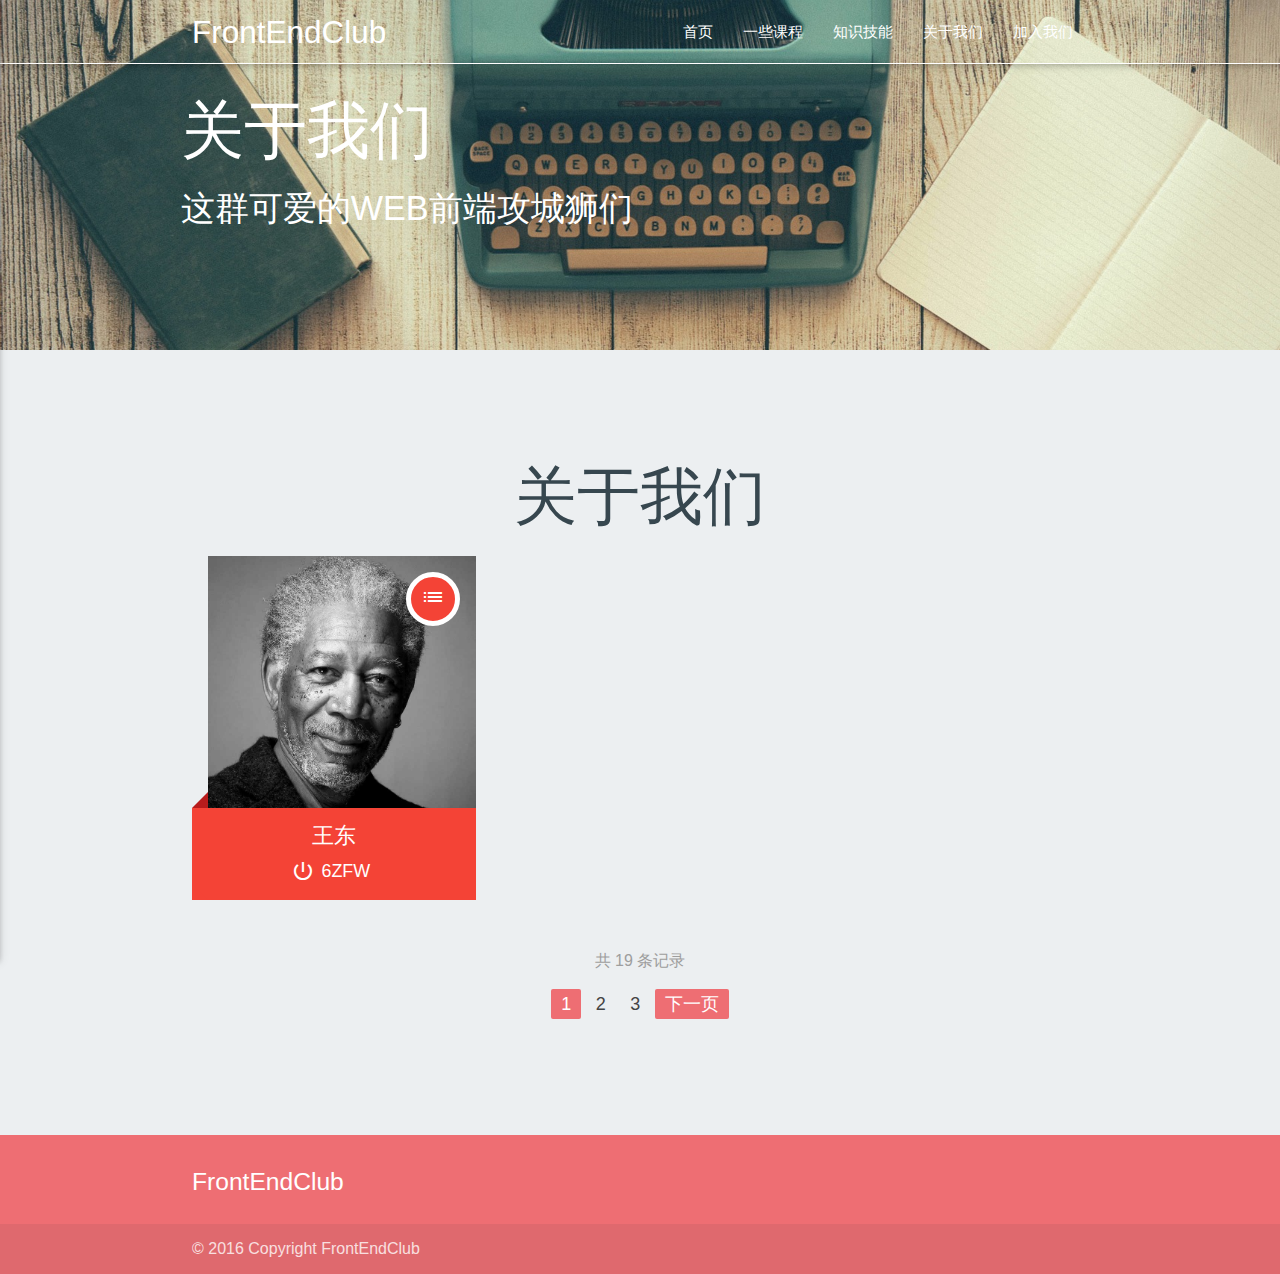
==== commit 7353a109: "东哥，这个冲突改死我了" ====
--- a/about.html
+++ b/about.html
@@ -14,52 +14,99 @@
     <link type="text/css" rel="stylesheet" href="css/about.css">
 </head>
 <body>
-    <div class="container">
-        <div id="about">
+    <!--张泽玮 start-->
+    <header id="hearder">
+      <nav class="nav no-visibility">
+        <div class="container">
+          <a href="#!" class="brand-logo">FrontEndClub</a>
+          <a href="#" data-activates="mobile-demo" class="button-collapse"><i class="material-icons">menu</i></a>
+          <ul class="right hide-on-med-and-down">
+            <li><a href="index.html">首页</a></li>
+            <li><a href="lessons.html">一些课程</a></li>
+            <li><a href="skills.html">知识技能</a></li>
+            <li><a href="about.html">关于我们</a></li>
+            <li><a href="joinus.html">加入我们</a></li>
+          </ul>
+          <ul class="side-nav" id="mobile-demo">
+            <li><a href="index.html">首页</a></li>
+            <li><a href="lessons.html">一些课程</a></li>
+            <li><a href="skills.html">知识技能</a></li>
+            <li><a href="about.html">关于我们</a></li>
+            <li><a href="joinus.html">加入我们</a></li>
+          </ul>
+        </div>
+      </nav>
+      <nav class="no-visibility fixed-nav">
+        <div class="container">
+          <a href="#!" class="brand-logo">FrontEndClub</a>
+          <a href="#" data-activates="mobile-demo" class="button-collapse"><i class="material-icons">menu</i></a>
+          <ul class="right hide-on-med-and-down">
+            <li><a href="index.html">首页</a></li>
+            <li><a href="lessons.html">一些课程</a></li>
+            <li><a href="skills.html">知识技能</a></li>
+            <li><a href="about.html">关于我们</a></li>
+            <li><a href="joinus.html">加入我们</a></li>
+          </ul>
+          <ul class="side-nav" id="mobile-demo">
+            <li><a href="index.html">首页</a></li>
+            <li><a href="lessons.html">一些课程</a></li>
+            <li><a href="skills.html">知识技能</a></li>
+            <li><a href="about.html">关于我们</a></li>
+            <li><a href="joinus.html">加入我们</a></li>
+          </ul>
+        </div>
+      </nav>
+      <div class="container">
+        <div class="row">
+          <h1>关于我们</h1>
+          <h4>这群可爱的WEB前端攻城狮们</h4>
+        </div>
+      </div>
+    </header>
+    <div id="about">
+        <h1>关于我们</h1>
+        <section class="container">
             <div class="row">
-                <!--王东 start-->
-                <div class="col s12 m6 l4">
-                    <div class="card">
-                        <div class="card-image">
-                            <img src="img/wd.jpg" alt="人物">
-                            <span class="card-title">王 东</span>
-                            <div class="fixed-action-btn horizontal click-to-toggle">
-                                <a class="btn-floating red">
-                                    <i class="material-icons">list</i>
-                                </a>
-                                <ul>
-                                    <li><a class="btn-floating red tooltipped" data-position="top" data-delay="50" data-tooltip="QQ email"><i class="material-icons">email</i></a></li>
-                                    <li><a class="btn-floating yellow darken-1 tooltipped" data-position="top" data-delay="50" data-tooltip="网易 music"><i class="material-icons">play_arrow</i></a></li>
-                                    <li><a class="btn-floating green tooltipped" data-position="top" data-delay="50" data-tooltip="personal homepage"><i class="material-icons">grade</i></a></li>
-                                    <li><a class="btn-floating blue tooltipped" data-position="top" data-delay="50" data-tooltip="GitHub"><i class="material-icons">attach_file</i></a></li>
-                                </ul>
+                <!--王东-->
+                <div class="col l4 m6 s12">
+                    <article class="material-card Red">
+                        <h2>
+                            <span>王东</span>
+                            <strong><i class="material-icons">power_settings_new</i>6ZFW</strong>
+                        </h2>
+                        <div class="mc-content">
+                            <div class="img-container">
+                                <img src="img/about2.jpg" alt="头像" class="responsive-img">
                             </div>
-                        </div>
-                        <div class="card-content">
-                            <blockquote>Filled with all the strength, there's nothing I cant't do.</blockquote>
-                        </div>
-                        <div class="card-action red">
-                            6ZFW
-                            <div class="card-more activator">
-                                <i class="material-icons right">swap_vert</i>
-
+                            <div class="mc-description">
+                                Filled with all the strength, there's nothing I cant't do.
                             </div>
                         </div>
                         <a class="mc-btn-action">
-                            <i class="material-icons">toc</i>
+                            <i class="material-icons">list</i>
                         </a>
                         <div class="mc-footer">
                             <h4>Skiils</h4>
-                            <a class="fa fa-fw fa-facebook"></a>
-                            <a class="fa fa-fw fa-twitter"></a>
-                            <a class="fa fa-fw fa-linkedin"></a>
-                            <a class="fa fa-fw fa-google-plus"></a>
+                            <a class="material-icons">code</a>
+                            <a class="material-icons">code</a>
+                            <a class="material-icons">code</a>
+                            <a class="material-icons">code</a>
                         </div>
                     </article>
                 </div>
+                <!--王东-->
             </div>
+            <span id="note" class="grey-text">共 19 条记录</span>
+            <ul class="pagination center-align">
+                <!--<li class="disabled p"><a href="#">上一页</a></li>-->
+                <li class="active"><a href="#">1</a></li>
+                <li><a href="#">2</a></li>
+                <li><a href="#">3</a></li>
+                <li class="active"><a href="#">下一页</a></li>
+            </ul>
         </section>
     </div>
+
     <footer class="page-footer">
        <div class="container">
          <div class="row">
@@ -77,871 +124,26 @@
     <script type="text/javascript" src="js/jquery-1.11.3.min.js"></script>
     <script type="text/javascript" src="js/materialize.min.js"></script>
     <script type="text/javascript" src="js/common.js"></script>
-
-                <!--王东 end-->
-
-                <!--王东 start-->
-                <div class="col s12 m6 l4">
-                    <div class="card">
-                        <div class="card-image">
-                            <img src="img/wd.jpg" alt="人物">
-                            <span class="card-title">王 东</span>
-                            <div class="fixed-action-btn horizontal click-to-toggle">
-                                <a class="btn-floating pink">
-                                    <i class="material-icons">list</i>
-                                </a>
-                                <ul>
-                                    <li><a class="btn-floating red tooltipped" data-position="top" data-delay="50" data-tooltip="QQ email"><i class="material-icons">email</i></a></li>
-                                    <li><a class="btn-floating yellow darken-1 tooltipped" data-position="top" data-delay="50" data-tooltip="网易 music"><i class="material-icons">play_arrow</i></a></li>
-                                    <li><a class="btn-floating green tooltipped" data-position="top" data-delay="50" data-tooltip="personal homepage"><i class="material-icons">grade</i></a></li>
-                                    <li><a class="btn-floating blue tooltipped" data-position="top" data-delay="50" data-tooltip="GitHub"><i class="material-icons">attach_file</i></a></li>
-                                </ul>
-                            </div>
-                        </div>
-                        <div class="card-content">
-                            <blockquote>Filled with all the strength, there's nothing I cant't do.</blockquote>
-                        </div>
-                        <div class="card-action pink">
-                            6ZFW
-                            <div class="card-more activator">
-                                <i class="material-icons right">swap_vert</i>
-                            </div>
-                        </div>
-                        <div class="card-reveal">
-                            <span class="reveal-title card-title grey-text text-darken-4">
-                                他是谁
-                                <i class="close-reveal material-icons circle right">close</i>
-                            </span>
-                            <ul class="collection">
-                                <li class="collection-item">姓名：王东</li>
-                                <li class="collection-item">外号：东哥</li>
-                                <li class="collection-item">专业：软件工程</li>
-                                <li class="collection-item">技能：
-                                    <img src="img/html.ico" alt="技能">
-                                    <img src="img/css.ico" alt="技能">
-                                </li>
-                            </ul>
-                        </div>
-                    </div>
-                </div>
-                <!--王东 end-->
-
-                <!--王东 start-->
-                <div class="col s12 m6 l4">
-                    <div class="card">
-                        <div class="card-image">
-                            <img src="img/wd.jpg" alt="人物">
-                            <span class="card-title">王 东</span>
-                            <div class="fixed-action-btn horizontal click-to-toggle">
-                                <a class="btn-floating purple">
-                                    <i class="material-icons">list</i>
-                                </a>
-                                <ul>
-                                    <li><a class="btn-floating red tooltipped" data-position="top" data-delay="50" data-tooltip="QQ email"><i class="material-icons">email</i></a></li>
-                                    <li><a class="btn-floating yellow darken-1 tooltipped" data-position="top" data-delay="50" data-tooltip="网易 music"><i class="material-icons">play_arrow</i></a></li>
-                                    <li><a class="btn-floating green tooltipped" data-position="top" data-delay="50" data-tooltip="personal homepage"><i class="material-icons">grade</i></a></li>
-                                    <li><a class="btn-floating blue tooltipped" data-position="top" data-delay="50" data-tooltip="GitHub"><i class="material-icons">attach_file</i></a></li>
-                                </ul>
-                            </div>
-                        </div>
-                        <div class="card-content">
-                            <blockquote>Filled with all the strength, there's nothing I cant't do.</blockquote>
-                        </div>
-                        <div class="card-action purple">
-                            6ZFW
-                            <div class="card-more activator">
-                                <i class="material-icons right">swap_vert</i>
-                            </div>
-                        </div>
-                        <div class="card-reveal">
-                            <span class="reveal-title card-title grey-text text-darken-4">
-                                他是谁
-                                <i class="close-reveal material-icons circle right">close</i>
-                            </span>
-                            <ul class="collection">
-                                <li class="collection-item">姓名：王东</li>
-                                <li class="collection-item">外号：东哥</li>
-                                <li class="collection-item">专业：软件工程</li>
-                                <li class="collection-item">技能：
-                                    <img src="img/html.ico" alt="技能">
-                                    <img src="img/css.ico" alt="技能">
-                                </li>
-                            </ul>
-                        </div>
-                    </div>
-                </div>
-                <!--王东 end-->
-
-                <!--王东 start-->
-                <div class="col s12 m6 l4">
-                    <div class="card">
-                        <div class="card-image">
-                            <img src="img/wd.jpg" alt="人物">
-                            <span class="card-title">王 东</span>
-                            <div class="fixed-action-btn horizontal click-to-toggle">
-                                <a class="btn-floating deep-purple">
-                                    <i class="material-icons">list</i>
-                                </a>
-                                <ul>
-                                    <li><a class="btn-floating red tooltipped" data-position="top" data-delay="50" data-tooltip="QQ email"><i class="material-icons">email</i></a></li>
-                                    <li><a class="btn-floating yellow darken-1 tooltipped" data-position="top" data-delay="50" data-tooltip="网易 music"><i class="material-icons">play_arrow</i></a></li>
-                                    <li><a class="btn-floating green tooltipped" data-position="top" data-delay="50" data-tooltip="personal homepage"><i class="material-icons">grade</i></a></li>
-                                    <li><a class="btn-floating blue tooltipped" data-position="top" data-delay="50" data-tooltip="GitHub"><i class="material-icons">attach_file</i></a></li>
-                                </ul>
-                            </div>
-                        </div>
-                        <div class="card-content">
-                            <blockquote>Filled with all the strength, there's nothing I cant't do.</blockquote>
-                        </div>
-                        <div class="card-action deep-purple">
-                            6ZFW
-                            <div class="card-more activator">
-                                <i class="material-icons right">swap_vert</i>
-                            </div>
-                        </div>
-                        <div class="card-reveal">
-                            <span class="reveal-title card-title grey-text text-darken-4">
-                                他是谁
-                                <i class="close-reveal material-icons circle right">close</i>
-                            </span>
-                            <ul class="collection">
-                                <li class="collection-item">姓名：王东</li>
-                                <li class="collection-item">外号：东哥</li>
-                                <li class="collection-item">专业：软件工程</li>
-                                <li class="collection-item">技能：
-                                    <img src="img/html.ico" alt="技能">
-                                    <img src="img/css.ico" alt="技能">
-                                </li>
-                            </ul>
-                        </div>
-                    </div>
-                </div>
-                <!--王东 end-->
-
-                <!--王东 start-->
-                <div class="col s12 m6 l4">
-                    <div class="card">
-                        <div class="card-image">
-                            <img src="img/wd.jpg" alt="人物">
-                            <span class="card-title">王 东</span>
-                            <div class="fixed-action-btn horizontal click-to-toggle">
-                                <a class="btn-floating indigo">
-                                    <i class="material-icons">list</i>
-                                </a>
-                                <ul>
-                                    <li><a class="btn-floating red tooltipped" data-position="top" data-delay="50" data-tooltip="QQ email"><i class="material-icons">email</i></a></li>
-                                    <li><a class="btn-floating yellow darken-1 tooltipped" data-position="top" data-delay="50" data-tooltip="网易 music"><i class="material-icons">play_arrow</i></a></li>
-                                    <li><a class="btn-floating green tooltipped" data-position="top" data-delay="50" data-tooltip="personal homepage"><i class="material-icons">grade</i></a></li>
-                                    <li><a class="btn-floating blue tooltipped" data-position="top" data-delay="50" data-tooltip="GitHub"><i class="material-icons">attach_file</i></a></li>
-                                </ul>
-                            </div>
-                        </div>
-                        <div class="card-content">
-                            <blockquote>Filled with all the strength, there's nothing I cant't do.</blockquote>
-                        </div>
-                        <div class="card-action indigo">
-                            6ZFW
-                            <div class="card-more activator">
-                                <i class="material-icons right">swap_vert</i>
-                            </div>
-                        </div>
-                        <div class="card-reveal">
-                            <span class="reveal-title card-title grey-text text-darken-4">
-                                他是谁
-                                <i class="close-reveal material-icons circle right">close</i>
-                            </span>
-                            <ul class="collection">
-                                <li class="collection-item">姓名：王东</li>
-                                <li class="collection-item">外号：东哥</li>
-                                <li class="collection-item">专业：软件工程</li>
-                                <li class="collection-item">技能：
-                                    <img src="img/html.ico" alt="技能">
-                                    <img src="img/css.ico" alt="技能">
-                                </li>
-                            </ul>
-                        </div>
-                    </div>
-                </div>
-                <!--王东 end-->
-
-                <!--王东 start-->
-                <div class="col s12 m6 l4">
-                    <div class="card">
-                        <div class="card-image">
-                            <img src="img/wd.jpg" alt="人物">
-                            <span class="card-title">王 东</span>
-                            <div class="fixed-action-btn horizontal click-to-toggle">
-                                <a class="btn-floating blue">
-                                    <i class="material-icons">list</i>
-                                </a>
-                                <ul>
-                                    <li><a class="btn-floating red tooltipped" data-position="top" data-delay="50" data-tooltip="QQ email"><i class="material-icons">email</i></a></li>
-                                    <li><a class="btn-floating yellow darken-1 tooltipped" data-position="top" data-delay="50" data-tooltip="网易 music"><i class="material-icons">play_arrow</i></a></li>
-                                    <li><a class="btn-floating green tooltipped" data-position="top" data-delay="50" data-tooltip="personal homepage"><i class="material-icons">grade</i></a></li>
-                                    <li><a class="btn-floating blue tooltipped" data-position="top" data-delay="50" data-tooltip="GitHub"><i class="material-icons">attach_file</i></a></li>
-                                </ul>
-                            </div>
-                        </div>
-                        <div class="card-content">
-                            <blockquote>Filled with all the strength, there's nothing I cant't do.</blockquote>
-                        </div>
-                        <div class="card-action blue">
-                            6ZFW
-                            <div class="card-more activator">
-                                <i class="material-icons right">swap_vert</i>
-                            </div>
-                        </div>
-                        <div class="card-reveal">
-                            <span class="reveal-title card-title grey-text text-darken-4">
-                                他是谁
-                                <i class="close-reveal material-icons circle right">close</i>
-                            </span>
-                            <ul class="collection">
-                                <li class="collection-item">姓名：王东</li>
-                                <li class="collection-item">外号：东哥</li>
-                                <li class="collection-item">专业：软件工程</li>
-                                <li class="collection-item">技能：
-                                    <img src="img/html.ico" alt="技能">
-                                    <img src="img/css.ico" alt="技能">
-                                </li>
-                            </ul>
-                        </div>
-                    </div>
-                </div>
-                <!--王东 end-->
-
-                <!--王东 start-->
-                <div class="col s12 m6 l4">
-                    <div class="card">
-                        <div class="card-image">
-                            <img src="img/wd.jpg" alt="人物">
-                            <span class="card-title">王 东</span>
-                            <div class="fixed-action-btn horizontal click-to-toggle">
-                                <a class="btn-floating light-blue">
-                                    <i class="material-icons">list</i>
-                                </a>
-                                <ul>
-                                    <li><a class="btn-floating red tooltipped" data-position="top" data-delay="50" data-tooltip="QQ email"><i class="material-icons">email</i></a></li>
-                                    <li><a class="btn-floating yellow darken-1 tooltipped" data-position="top" data-delay="50" data-tooltip="网易 music"><i class="material-icons">play_arrow</i></a></li>
-                                    <li><a class="btn-floating green tooltipped" data-position="top" data-delay="50" data-tooltip="personal homepage"><i class="material-icons">grade</i></a></li>
-                                    <li><a class="btn-floating blue tooltipped" data-position="top" data-delay="50" data-tooltip="GitHub"><i class="material-icons">attach_file</i></a></li>
-                                </ul>
-                            </div>
-                        </div>
-                        <div class="card-content">
-                            <blockquote>Filled with all the strength, there's nothing I cant't do.</blockquote>
-                        </div>
-                        <div class="card-action light-blue">
-                            6ZFW
-                            <div class="card-more activator">
-                                <i class="material-icons right">swap_vert</i>
-                            </div>
-                        </div>
-                        <div class="card-reveal">
-                            <span class="reveal-title card-title grey-text text-darken-4">
-                                他是谁
-                                <i class="close-reveal material-icons circle right">close</i>
-                            </span>
-                            <ul class="collection">
-                                <li class="collection-item">姓名：王东</li>
-                                <li class="collection-item">外号：东哥</li>
-                                <li class="collection-item">专业：软件工程</li>
-                                <li class="collection-item">技能：
-                                    <img src="img/html.ico" alt="技能">
-                                    <img src="img/css.ico" alt="技能">
-                                </li>
-                            </ul>
-                        </div>
-                    </div>
-                </div>
-                <!--王东 end-->
-
-                <!--王东 start-->
-                <div class="col s12 m6 l4">
-                    <div class="card">
-                        <div class="card-image">
-                            <img src="img/wd.jpg" alt="人物">
-                            <span class="card-title">王 东</span>
-                            <div class="fixed-action-btn horizontal click-to-toggle">
-                                <a class="btn-floating cyan">
-                                    <i class="material-icons">list</i>
-                                </a>
-                                <ul>
-                                    <li><a class="btn-floating red tooltipped" data-position="top" data-delay="50" data-tooltip="QQ email"><i class="material-icons">email</i></a></li>
-                                    <li><a class="btn-floating yellow darken-1 tooltipped" data-position="top" data-delay="50" data-tooltip="网易 music"><i class="material-icons">play_arrow</i></a></li>
-                                    <li><a class="btn-floating green tooltipped" data-position="top" data-delay="50" data-tooltip="personal homepage"><i class="material-icons">grade</i></a></li>
-                                    <li><a class="btn-floating blue tooltipped" data-position="top" data-delay="50" data-tooltip="GitHub"><i class="material-icons">attach_file</i></a></li>
-                                </ul>
-                            </div>
-                        </div>
-                        <div class="card-content">
-                            <blockquote>Filled with all the strength, there's nothing I cant't do.</blockquote>
-                        </div>
-                        <div class="card-action cyan">
-                            6ZFW
-                            <div class="card-more activator">
-                                <i class="material-icons right">swap_vert</i>
-                            </div>
-                        </div>
-                        <div class="card-reveal">
-                            <span class="reveal-title card-title grey-text text-darken-4">
-                                他是谁
-                                <i class="close-reveal material-icons circle right">close</i>
-                            </span>
-                            <ul class="collection">
-                                <li class="collection-item">姓名：王东</li>
-                                <li class="collection-item">外号：东哥</li>
-                                <li class="collection-item">专业：软件工程</li>
-                                <li class="collection-item">技能：
-                                    <img src="img/html.ico" alt="技能">
-                                    <img src="img/css.ico" alt="技能">
-                                </li>
-                            </ul>
-                        </div>
-                    </div>
-                </div>
-                <!--王东 end-->
-
-                <!--王东 start-->
-                <div class="col s12 m6 l4">
-                    <div class="card">
-                        <div class="card-image">
-                            <img src="img/wd.jpg" alt="人物">
-                            <span class="card-title">王 东</span>
-                            <div class="fixed-action-btn horizontal click-to-toggle">
-                                <a class="btn-floating teal">
-                                    <i class="material-icons">list</i>
-                                </a>
-                                <ul>
-                                    <li><a class="btn-floating red tooltipped" data-position="top" data-delay="50" data-tooltip="QQ email"><i class="material-icons">email</i></a></li>
-                                    <li><a class="btn-floating yellow darken-1 tooltipped" data-position="top" data-delay="50" data-tooltip="网易 music"><i class="material-icons">play_arrow</i></a></li>
-                                    <li><a class="btn-floating green tooltipped" data-position="top" data-delay="50" data-tooltip="personal homepage"><i class="material-icons">grade</i></a></li>
-                                    <li><a class="btn-floating blue tooltipped" data-position="top" data-delay="50" data-tooltip="GitHub"><i class="material-icons">attach_file</i></a></li>
-                                </ul>
-                            </div>
-                        </div>
-                        <div class="card-content">
-                            <blockquote>Filled with all the strength, there's nothing I cant't do.</blockquote>
-                        </div>
-                        <div class="card-action teal">
-                            6ZFW
-                            <div class="card-more activator">
-                                <i class="material-icons right">swap_vert</i>
-                            </div>
-                        </div>
-                        <div class="card-reveal">
-                            <span class="reveal-title card-title grey-text text-darken-4">
-                                他是谁
-                                <i class="close-reveal material-icons circle right">close</i>
-                            </span>
-                            <ul class="collection">
-                                <li class="collection-item">姓名：王东</li>
-                                <li class="collection-item">外号：东哥</li>
-                                <li class="collection-item">专业：软件工程</li>
-                                <li class="collection-item">技能：
-                                    <img src="img/html.ico" alt="技能">
-                                    <img src="img/css.ico" alt="技能">
-                                </li>
-                            </ul>
-                        </div>
-                    </div>
-                </div>
-                <!--王东 end-->
-
-                <!--王东 start-->
-                <div class="col s12 m6 l4">
-                    <div class="card">
-                        <div class="card-image">
-                            <img src="img/wd.jpg" alt="人物">
-                            <span class="card-title">王 东</span>
-                            <div class="fixed-action-btn horizontal click-to-toggle">
-                                <a class="btn-floating green">
-                                    <i class="material-icons">list</i>
-                                </a>
-                                <ul>
-                                    <li><a class="btn-floating red tooltipped" data-position="top" data-delay="50" data-tooltip="QQ email"><i class="material-icons">email</i></a></li>
-                                    <li><a class="btn-floating yellow darken-1 tooltipped" data-position="top" data-delay="50" data-tooltip="网易 music"><i class="material-icons">play_arrow</i></a></li>
-                                    <li><a class="btn-floating green tooltipped" data-position="top" data-delay="50" data-tooltip="personal homepage"><i class="material-icons">grade</i></a></li>
-                                    <li><a class="btn-floating blue tooltipped" data-position="top" data-delay="50" data-tooltip="GitHub"><i class="material-icons">attach_file</i></a></li>
-                                </ul>
-                            </div>
-                        </div>
-                        <div class="card-content">
-                            <blockquote>Filled with all the strength, there's nothing I cant't do.</blockquote>
-                        </div>
-                        <div class="card-action green">
-                            6ZFW
-                            <div class="card-more activator">
-                                <i class="material-icons right">swap_vert</i>
-                            </div>
-                        </div>
-                        <div class="card-reveal">
-                            <span class="reveal-title card-title grey-text text-darken-4">
-                                他是谁
-                                <i class="close-reveal material-icons circle right">close</i>
-                            </span>
-                            <ul class="collection">
-                                <li class="collection-item">姓名：王东</li>
-                                <li class="collection-item">外号：东哥</li>
-                                <li class="collection-item">专业：软件工程</li>
-                                <li class="collection-item">技能：
-                                    <img src="img/html.ico" alt="技能">
-                                    <img src="img/css.ico" alt="技能">
-                                </li>
-                            </ul>
-                        </div>
-                    </div>
-                </div>
-                <!--王东 end-->
-
-                <!--王东 start-->
-                <div class="col s12 m6 l4">
-                    <div class="card">
-                        <div class="card-image">
-                            <img src="img/wd.jpg" alt="人物">
-                            <span class="card-title">王 东</span>
-                            <div class="fixed-action-btn horizontal click-to-toggle">
-                                <a class="btn-floating light-green">
-                                    <i class="material-icons">list</i>
-                                </a>
-                                <ul>
-                                    <li><a class="btn-floating red tooltipped" data-position="top" data-delay="50" data-tooltip="QQ email"><i class="material-icons">email</i></a></li>
-                                    <li><a class="btn-floating yellow darken-1 tooltipped" data-position="top" data-delay="50" data-tooltip="网易 music"><i class="material-icons">play_arrow</i></a></li>
-                                    <li><a class="btn-floating green tooltipped" data-position="top" data-delay="50" data-tooltip="personal homepage"><i class="material-icons">grade</i></a></li>
-                                    <li><a class="btn-floating blue tooltipped" data-position="top" data-delay="50" data-tooltip="GitHub"><i class="material-icons">attach_file</i></a></li>
-                                </ul>
-                            </div>
-                        </div>
-                        <div class="card-content">
-                            <blockquote>Filled with all the strength, there's nothing I cant't do.</blockquote>
-                        </div>
-                        <div class="card-action light-green">
-                            6ZFW
-                            <div class="card-more activator">
-                                <i class="material-icons right">swap_vert</i>
-                            </div>
-                        </div>
-                        <div class="card-reveal">
-                            <span class="reveal-title card-title grey-text text-darken-4">
-                                他是谁
-                                <i class="close-reveal material-icons circle right">close</i>
-                            </span>
-                            <ul class="collection">
-                                <li class="collection-item">姓名：王东</li>
-                                <li class="collection-item">外号：东哥</li>
-                                <li class="collection-item">专业：软件工程</li>
-                                <li class="collection-item">技能：
-                                    <img src="img/html.ico" alt="技能">
-                                    <img src="img/css.ico" alt="技能">
-                                </li>
-                            </ul>
-                        </div>
-                    </div>
-                </div>
-                <!--王东 end-->
-
-                <!--王东 start-->
-                <div class="col s12 m6 l4">
-                    <div class="card">
-                        <div class="card-image">
-                            <img src="img/wd.jpg" alt="人物">
-                            <span class="card-title">王 东</span>
-                            <div class="fixed-action-btn horizontal click-to-toggle">
-                                <a class="btn-floating lime">
-                                    <i class="material-icons">list</i>
-                                </a>
-                                <ul>
-                                    <li><a class="btn-floating red tooltipped" data-position="top" data-delay="50" data-tooltip="QQ email"><i class="material-icons">email</i></a></li>
-                                    <li><a class="btn-floating yellow darken-1 tooltipped" data-position="top" data-delay="50" data-tooltip="网易 music"><i class="material-icons">play_arrow</i></a></li>
-                                    <li><a class="btn-floating green tooltipped" data-position="top" data-delay="50" data-tooltip="personal homepage"><i class="material-icons">grade</i></a></li>
-                                    <li><a class="btn-floating blue tooltipped" data-position="top" data-delay="50" data-tooltip="GitHub"><i class="material-icons">attach_file</i></a></li>
-                                </ul>
-                            </div>
-                        </div>
-                        <div class="card-content">
-                            <blockquote>Filled with all the strength, there's nothing I cant't do.</blockquote>
-                        </div>
-                        <div class="card-action lime">
-                            6ZFW
-                            <div class="card-more activator">
-                                <i class="material-icons right">swap_vert</i>
-                            </div>
-                        </div>
-                        <div class="card-reveal">
-                            <span class="reveal-title card-title grey-text text-darken-4">
-                                他是谁
-                                <i class="close-reveal material-icons circle right">close</i>
-                            </span>
-                            <ul class="collection">
-                                <li class="collection-item">姓名：王东</li>
-                                <li class="collection-item">外号：东哥</li>
-                                <li class="collection-item">专业：软件工程</li>
-                                <li class="collection-item">技能：
-                                    <img src="img/html.ico" alt="技能">
-                                    <img src="img/css.ico" alt="技能">
-                                </li>
-                            </ul>
-                        </div>
-                    </div>
-                </div>
-                <!--王东 end-->
-
-                <!--王东 start-->
-                <div class="col s12 m6 l4">
-                    <div class="card">
-                        <div class="card-image">
-                            <img src="img/wd.jpg" alt="人物">
-                            <span class="card-title">王 东</span>
-                            <div class="fixed-action-btn horizontal click-to-toggle">
-                                <a class="btn-floating yellow">
-                                    <i class="material-icons">list</i>
-                                </a>
-                                <ul>
-                                    <li><a class="btn-floating red tooltipped" data-position="top" data-delay="50" data-tooltip="QQ email"><i class="material-icons">email</i></a></li>
-                                    <li><a class="btn-floating yellow darken-1 tooltipped" data-position="top" data-delay="50" data-tooltip="网易 music"><i class="material-icons">play_arrow</i></a></li>
-                                    <li><a class="btn-floating green tooltipped" data-position="top" data-delay="50" data-tooltip="personal homepage"><i class="material-icons">grade</i></a></li>
-                                    <li><a class="btn-floating blue tooltipped" data-position="top" data-delay="50" data-tooltip="GitHub"><i class="material-icons">attach_file</i></a></li>
-                                </ul>
-                            </div>
-                        </div>
-                        <div class="card-content">
-                            <blockquote>Filled with all the strength, there's nothing I cant't do.</blockquote>
-                        </div>
-                        <div class="card-action yellow">
-                            6ZFW
-                            <div class="card-more activator">
-                                <i class="material-icons right">swap_vert</i>
-                            </div>
-                        </div>
-                        <div class="card-reveal">
-                            <span class="reveal-title card-title grey-text text-darken-4">
-                                他是谁
-                                <i class="close-reveal material-icons circle right">close</i>
-                            </span>
-                            <ul class="collection">
-                                <li class="collection-item">姓名：王东</li>
-                                <li class="collection-item">外号：东哥</li>
-                                <li class="collection-item">专业：软件工程</li>
-                                <li class="collection-item">技能：
-                                    <img src="img/html.ico" alt="技能">
-                                    <img src="img/css.ico" alt="技能">
-                                </li>
-                            </ul>
-                        </div>
-                    </div>
-                </div>
-                <!--王东 end-->
-
-                <!--王东 start-->
-                <div class="col s12 m6 l4">
-                    <div class="card">
-                        <div class="card-image">
-                            <img src="img/wd.jpg" alt="人物">
-                            <span class="card-title">王 东</span>
-                            <div class="fixed-action-btn horizontal click-to-toggle">
-                                <a class="btn-floating amber">
-                                    <i class="material-icons">list</i>
-                                </a>
-                                <ul>
-                                    <li><a class="btn-floating red tooltipped" data-position="top" data-delay="50" data-tooltip="QQ email"><i class="material-icons">email</i></a></li>
-                                    <li><a class="btn-floating yellow darken-1 tooltipped" data-position="top" data-delay="50" data-tooltip="网易 music"><i class="material-icons">play_arrow</i></a></li>
-                                    <li><a class="btn-floating green tooltipped" data-position="top" data-delay="50" data-tooltip="personal homepage"><i class="material-icons">grade</i></a></li>
-                                    <li><a class="btn-floating blue tooltipped" data-position="top" data-delay="50" data-tooltip="GitHub"><i class="material-icons">attach_file</i></a></li>
-                                </ul>
-                            </div>
-                        </div>
-                        <div class="card-content">
-                            <blockquote>Filled with all the strength, there's nothing I cant't do.</blockquote>
-                        </div>
-                        <div class="card-action amber">
-                            6ZFW
-                            <div class="card-more activator">
-                                <i class="material-icons right">swap_vert</i>
-                            </div>
-                        </div>
-                        <div class="card-reveal">
-                            <span class="reveal-title card-title grey-text text-darken-4">
-                                他是谁
-                                <i class="close-reveal material-icons circle right">close</i>
-                            </span>
-                            <ul class="collection">
-                                <li class="collection-item">姓名：王东</li>
-                                <li class="collection-item">外号：东哥</li>
-                                <li class="collection-item">专业：软件工程</li>
-                                <li class="collection-item">技能：
-                                    <img src="img/html.ico" alt="技能">
-                                    <img src="img/css.ico" alt="技能">
-                                </li>
-                            </ul>
-                        </div>
-                    </div>
-                </div>
-                <!--王东 end-->
-
-                <!--王东 start-->
-                <div class="col s12 m6 l4">
-                    <div class="card">
-                        <div class="card-image">
-                            <img src="img/wd.jpg" alt="人物">
-                            <span class="card-title">王 东</span>
-                            <div class="fixed-action-btn horizontal click-to-toggle">
-                                <a class="btn-floating orange">
-                                    <i class="material-icons">list</i>
-                                </a>
-                                <ul>
-                                    <li><a class="btn-floating red tooltipped" data-position="top" data-delay="50" data-tooltip="QQ email"><i class="material-icons">email</i></a></li>
-                                    <li><a class="btn-floating yellow darken-1 tooltipped" data-position="top" data-delay="50" data-tooltip="网易 music"><i class="material-icons">play_arrow</i></a></li>
-                                    <li><a class="btn-floating green tooltipped" data-position="top" data-delay="50" data-tooltip="personal homepage"><i class="material-icons">grade</i></a></li>
-                                    <li><a class="btn-floating blue tooltipped" data-position="top" data-delay="50" data-tooltip="GitHub"><i class="material-icons">attach_file</i></a></li>
-                                </ul>
-                            </div>
-                        </div>
-                        <div class="card-content">
-                            <blockquote>Filled with all the strength, there's nothing I cant't do.</blockquote>
-                        </div>
-                        <div class="card-action orange">
-                            6ZFW
-                            <div class="card-more activator">
-                                <i class="material-icons right">swap_vert</i>
-                            </div>
-                        </div>
-                        <div class="card-reveal">
-                            <span class="reveal-title card-title grey-text text-darken-4">
-                                他是谁
-                                <i class="close-reveal material-icons circle right">close</i>
-                            </span>
-                            <ul class="collection">
-                                <li class="collection-item">姓名：王东</li>
-                                <li class="collection-item">外号：东哥</li>
-                                <li class="collection-item">专业：软件工程</li>
-                                <li class="collection-item">技能：
-                                    <img src="img/html.ico" alt="技能">
-                                    <img src="img/css.ico" alt="技能">
-                                </li>
-                            </ul>
-                        </div>
-                    </div>
-                </div>
-                <!--王东 end-->
-
-                <!--王东 start-->
-                <div class="col s12 m6 l4">
-                    <div class="card">
-                        <div class="card-image">
-                            <img src="img/wd.jpg" alt="人物">
-                            <span class="card-title">王 东</span>
-                            <div class="fixed-action-btn horizontal click-to-toggle">
-                                <a class="btn-floating deep-orange">
-                                    <i class="material-icons">list</i>
-                                </a>
-                                <ul>
-                                    <li><a class="btn-floating red tooltipped" data-position="top" data-delay="50" data-tooltip="QQ email"><i class="material-icons">email</i></a></li>
-                                    <li><a class="btn-floating yellow darken-1 tooltipped" data-position="top" data-delay="50" data-tooltip="网易 music"><i class="material-icons">play_arrow</i></a></li>
-                                    <li><a class="btn-floating green tooltipped" data-position="top" data-delay="50" data-tooltip="personal homepage"><i class="material-icons">grade</i></a></li>
-                                    <li><a class="btn-floating blue tooltipped" data-position="top" data-delay="50" data-tooltip="GitHub"><i class="material-icons">attach_file</i></a></li>
-                                </ul>
-                            </div>
-                        </div>
-                        <div class="card-content">
-                            <blockquote>Filled with all the strength, there's nothing I cant't do.</blockquote>
-                        </div>
-                        <div class="card-action deep-orange">
-                            6ZFW
-                            <div class="card-more activator">
-                                <i class="material-icons right">swap_vert</i>
-                            </div>
-                        </div>
-                        <div class="card-reveal">
-                            <span class="reveal-title card-title grey-text text-darken-4">
-                                他是谁
-                                <i class="close-reveal material-icons circle right">close</i>
-                            </span>
-                            <ul class="collection">
-                                <li class="collection-item">姓名：王东</li>
-                                <li class="collection-item">外号：东哥</li>
-                                <li class="collection-item">专业：软件工程</li>
-                                <li class="collection-item">技能：
-                                    <img src="img/html.ico" alt="技能">
-                                    <img src="img/css.ico" alt="技能">
-                                </li>
-                            </ul>
-                        </div>
-                    </div>
-                </div>
-                <!--王东 end-->
-
-                <!--王东 start-->
-                <div class="col s12 m6 l4">
-                    <div class="card">
-                        <div class="card-image">
-                            <img src="img/wd.jpg" alt="人物">
-                            <span class="card-title">王 东</span>
-                            <div class="fixed-action-btn horizontal click-to-toggle">
-                                <a class="btn-floating brown">
-                                    <i class="material-icons">list</i>
-                                </a>
-                                <ul>
-                                    <li><a class="btn-floating red tooltipped" data-position="top" data-delay="50" data-tooltip="QQ email"><i class="material-icons">email</i></a></li>
-                                    <li><a class="btn-floating yellow darken-1 tooltipped" data-position="top" data-delay="50" data-tooltip="网易 music"><i class="material-icons">play_arrow</i></a></li>
-                                    <li><a class="btn-floating green tooltipped" data-position="top" data-delay="50" data-tooltip="personal homepage"><i class="material-icons">grade</i></a></li>
-                                    <li><a class="btn-floating blue tooltipped" data-position="top" data-delay="50" data-tooltip="GitHub"><i class="material-icons">attach_file</i></a></li>
-                                </ul>
-                            </div>
-                        </div>
-                        <div class="card-content">
-                            <blockquote>Filled with all the strength, there's nothing I cant't do.</blockquote>
-                        </div>
-                        <div class="card-action brown">
-                            6ZFW
-                            <div class="card-more activator">
-                                <i class="material-icons right">swap_vert</i>
-                            </div>
-                        </div>
-                        <div class="card-reveal">
-                            <span class="reveal-title card-title grey-text text-darken-4">
-                                他是谁
-                                <i class="close-reveal material-icons circle right">close</i>
-                            </span>
-                            <ul class="collection">
-                                <li class="collection-item">姓名：王东</li>
-                                <li class="collection-item">外号：东哥</li>
-                                <li class="collection-item">专业：软件工程</li>
-                                <li class="collection-item">技能：
-                                    <img src="img/html.ico" alt="技能">
-                                    <img src="img/css.ico" alt="技能">
-                                </li>
-                            </ul>
-                        </div>
-                    </div>
-                </div>
-                <!--王东 end-->
-
-                <!--王东 start-->
-                <div class="col s12 m6 l4">
-                    <div class="card">
-                        <div class="card-image">
-                            <img src="img/wd.jpg" alt="人物">
-                            <span class="card-title">王 东</span>
-                            <div class="fixed-action-btn horizontal click-to-toggle">
-                                <a class="btn-floating grey">
-                                    <i class="material-icons">list</i>
-                                </a>
-                                <ul>
-                                    <li><a class="btn-floating red tooltipped" data-position="top" data-delay="50" data-tooltip="QQ email"><i class="material-icons">email</i></a></li>
-                                    <li><a class="btn-floating yellow darken-1 tooltipped" data-position="top" data-delay="50" data-tooltip="网易 music"><i class="material-icons">play_arrow</i></a></li>
-                                    <li><a class="btn-floating green tooltipped" data-position="top" data-delay="50" data-tooltip="personal homepage"><i class="material-icons">grade</i></a></li>
-                                    <li><a class="btn-floating blue tooltipped" data-position="top" data-delay="50" data-tooltip="GitHub"><i class="material-icons">attach_file</i></a></li>
-                                </ul>
-                            </div>
-                        </div>
-                        <div class="card-content">
-                            <blockquote>Filled with all the strength, there's nothing I cant't do.</blockquote>
-                        </div>
-                        <div class="card-action grey">
-                            6ZFW
-                            <div class="card-more activator">
-                                <i class="material-icons right">swap_vert</i>
-                            </div>
-                        </div>
-                        <div class="card-reveal">
-                            <span class="reveal-title card-title grey-text text-darken-4">
-                                他是谁
-                                <i class="close-reveal material-icons circle right">close</i>
-                            </span>
-                            <ul class="collection">
-                                <li class="collection-item">姓名：王东</li>
-                                <li class="collection-item">外号：东哥</li>
-                                <li class="collection-item">专业：软件工程</li>
-                                <li class="collection-item">技能：
-                                    <img src="img/html.ico" alt="技能">
-                                    <img src="img/css.ico" alt="技能">
-                                </li>
-                            </ul>
-                        </div>
-                    </div>
-                </div>
-                <!--王东 end-->
-
-                <!--王东 start-->
-                <div class="col s12 m6 l4">
-                    <div class="card">
-                        <div class="card-image">
-                            <img src="img/wd.jpg" alt="人物">
-                            <span class="card-title">王 东</span>
-                            <div class="fixed-action-btn horizontal click-to-toggle">
-                                <a class="btn-floating blue-grey">
-                                    <i class="material-icons">list</i>
-                                </a>
-                                <ul>
-                                    <li><a class="btn-floating red tooltipped" data-position="top" data-delay="50" data-tooltip="QQ email"><i class="material-icons">email</i></a></li>
-                                    <li><a class="btn-floating yellow darken-1 tooltipped" data-position="top" data-delay="50" data-tooltip="网易 music"><i class="material-icons">play_arrow</i></a></li>
-                                    <li><a class="btn-floating green tooltipped" data-position="top" data-delay="50" data-tooltip="personal homepage"><i class="material-icons">grade</i></a></li>
-                                    <li><a class="btn-floating blue tooltipped" data-position="top" data-delay="50" data-tooltip="GitHub"><i class="material-icons">attach_file</i></a></li>
-                                </ul>
-                            </div>
-                        </div>
-                        <div class="card-content">
-                            <blockquote>Filled with all the strength, there's nothing I cant't do.</blockquote>
-                        </div>
-                        <div class="card-action blue-grey">
-                            6ZFW
-                            <div class="card-more activator">
-                                <i class="material-icons right">swap_vert</i>
-                            </div>
-                        </div>
-                        <div class="card-reveal">
-                            <span class="reveal-title card-title grey-text text-darken-4">
-                                他是谁
-                                <i class="close-reveal material-icons circle right">close</i>
-                            </span>
-                            <ul class="collection">
-                                <li class="collection-item">姓名：王东</li>
-                                <li class="collection-item">外号：东哥</li>
-                                <li class="collection-item">专业：软件工程</li>
-                                <li class="collection-item">技能：
-                                    <img src="img/html.ico" alt="技能">
-                                    <img src="img/css.ico" alt="技能">
-                                </li>
-                            </ul>
-                        </div>
-                    </div>
-                </div>
-                <!--王东 end-->
-            </div>
-
-            <span id="note" class="grey-text">共 19 条记录</span>
-            <ul class="pagination center-align">
-                <!--<li class="disabled p"><a href="#">上一页</a></li>-->
-                <li class="active"><a href="#">1</a></li>
-                <li><a href="#">2</a></li>
-                <li><a href="#">3</a></li>
-                <li class="active n"><a href="#">下一页</a></li>
-            </ul>
-        </div>
-    </div>
-
-    <script type="text/javascript" src="js/jquery-1.11.3.min.js"></script>
-    <script type="text/javascript" src="js/materialize.min.js"></script>
     <script>
         $(function() {
             $('.material-card > .mc-btn-action').click(function () {
                 var card = $(this).parent('.material-card');
                 var icon = $(this).children('i');
                 icon.addClass('fa-spin-fast');
+                icon.html('call_received');
 
                 if (card.hasClass('mc-active')) {
                     card.removeClass('mc-active');
 
                     window.setTimeout(function() {
-                        icon.removeClass('fa-arrow-left,fa-spin-fast')
-                            .addClass('fa-bars');
-                    }, 800);
+                        icon.html('list')
+                        .removeClass('fa-spin-fast');
+                    },800);
                 } else {
                     card.addClass('mc-active');
 
                     window.setTimeout(function() {
-                        icon.removeClass('fa-bars,fa-spin-fast')
-                            .addClass('fa-arrow-left');
+                        icon.removeClass('fa-spin-fast')
                     }, 800);
                 }
             });
--- a/css/about.css
+++ b/css/about.css
@@ -1,22 +1,45 @@
+/*关于我们 start*/
 html {
-    position: relative;
-    min-height: 100%;
-}
-
+    height:100%;
+}
 body {
+    background-color: #ECEFF1;
     color: #37474F;
-    font-family: '微软雅黑','Raleway', sans-serif;
+    font-family: 'Raleway', sans-serif;
     font-weight: 300;
     font-size: 16px;
 }
-
 h1, h2, h3 {
     font-weight: 200;
 }
-.htmleaf-container{
-    margin: 50px auto;
+.fa-spin-fast {
+    -webkit-animation: fa-spin-fast 0.2s infinite linear;
+    animation: fa-spin-fast 0.2s infinite linear;
+}
+@-webkit-keyframes fa-spin-fast {
+    0% {
+        -webkit-transform: rotate(0deg);
+        transform: rotate(0deg);
+    }
+    100% {
+        -webkit-transform: rotate(359deg);
+        transform: rotate(359deg);
+    }
+}
+@keyframes fa-spin-fast {
+    0% {
+        -webkit-transform: rotate(0deg);
+        transform: rotate(0deg);
+    }
+    100% {
+        -webkit-transform: rotate(359deg);
+        transform: rotate(359deg);
+    }
+}
+
+#about{
+    padding: 80px 0;
     text-align: center;
-    overflow: hidden;
 }
 .material-card {
     position: relative;
@@ -49,6 +72,11 @@
     display: block;
     font-size: .8em;
 }
+.material-card h2 strong i{
+    position: relative;
+    right: 6px;
+    top: 6px;
+}
 .material-card h2:before,
 .material-card h2:after {
     content: ' ';
@@ -105,7 +133,7 @@
     border: 5px solid;
     width: 54px;
     height: 54px;
-    line-height: 44px;
+    line-height: 54px;
     text-align: center;
     color: #fff;
     cursor: pointer;
@@ -125,6 +153,7 @@
     right: 30px;
     left: 30px;
     bottom: 54px;
+    text-align: left;
     overflow: hidden;
     opacity: 0;
     filter: alpha(opacity=0);
@@ -319,6 +348,822 @@
 .material-card.Red.mc-active .mc-btn-action {
     border-color: #ffebee;
 }
+.material-card.Pink h2 {
+    background-color: #e91e63;
+}
+.material-card.Pink h2:after {
+    border-top-color: #e91e63;
+    border-right-color: #e91e63;
+    border-bottom-color: transparent;
+    border-left-color: transparent;
+}
+.material-card.Pink h2:before {
+    border-top-color: transparent;
+    border-right-color: #880e4f;
+    border-bottom-color: #880e4f;
+    border-left-color: transparent;
+}
+.material-card.Pink.mc-active h2:before {
+    border-top-color: transparent;
+    border-right-color: #e91e63;
+    border-bottom-color: #e91e63;
+    border-left-color: transparent;
+}
+.material-card.Pink.mc-active h2:after {
+    border-top-color: #880e4f;
+    border-right-color: #880e4f;
+    border-bottom-color: transparent;
+    border-left-color: transparent;
+}
+.material-card.Pink .mc-btn-action {
+    background-color: #e91e63;
+}
+.material-card.Pink .mc-btn-action:hover {
+    background-color: #880e4f;
+}
+.material-card.Pink .mc-footer h4 {
+    color: #880e4f;
+}
+.material-card.Pink .mc-footer a {
+    background-color: #880e4f;
+}
+.material-card.Pink.mc-active .mc-content {
+    background-color: #fce4ec;
+}
+.material-card.Pink.mc-active .mc-footer {
+    background-color: #f8bbd0;
+}
+.material-card.Pink.mc-active .mc-btn-action {
+    border-color: #fce4ec;
+}
+.material-card.Purple h2 {
+    background-color: #9c27b0;
+}
+.material-card.Purple h2:after {
+    border-top-color: #9c27b0;
+    border-right-color: #9c27b0;
+    border-bottom-color: transparent;
+    border-left-color: transparent;
+}
+.material-card.Purple h2:before {
+    border-top-color: transparent;
+    border-right-color: #4a148c;
+    border-bottom-color: #4a148c;
+    border-left-color: transparent;
+}
+.material-card.Purple.mc-active h2:before {
+    border-top-color: transparent;
+    border-right-color: #9c27b0;
+    border-bottom-color: #9c27b0;
+    border-left-color: transparent;
+}
+.material-card.Purple.mc-active h2:after {
+    border-top-color: #4a148c;
+    border-right-color: #4a148c;
+    border-bottom-color: transparent;
+    border-left-color: transparent;
+}
+.material-card.Purple .mc-btn-action {
+    background-color: #9c27b0;
+}
+.material-card.Purple .mc-btn-action:hover {
+    background-color: #4a148c;
+}
+.material-card.Purple .mc-footer h4 {
+    color: #4a148c;
+}
+.material-card.Purple .mc-footer a {
+    background-color: #4a148c;
+}
+.material-card.Purple.mc-active .mc-content {
+    background-color: #f3e5f5;
+}
+.material-card.Purple.mc-active .mc-footer {
+    background-color: #e1bee7;
+}
+.material-card.Purple.mc-active .mc-btn-action {
+    border-color: #f3e5f5;
+}
+.material-card.Deep-Purple h2 {
+    background-color: #673ab7;
+}
+.material-card.Deep-Purple h2:after {
+    border-top-color: #673ab7;
+    border-right-color: #673ab7;
+    border-bottom-color: transparent;
+    border-left-color: transparent;
+}
+.material-card.Deep-Purple h2:before {
+    border-top-color: transparent;
+    border-right-color: #311b92;
+    border-bottom-color: #311b92;
+    border-left-color: transparent;
+}
+.material-card.Deep-Purple.mc-active h2:before {
+    border-top-color: transparent;
+    border-right-color: #673ab7;
+    border-bottom-color: #673ab7;
+    border-left-color: transparent;
+}
+.material-card.Deep-Purple.mc-active h2:after {
+    border-top-color: #311b92;
+    border-right-color: #311b92;
+    border-bottom-color: transparent;
+    border-left-color: transparent;
+}
+.material-card.Deep-Purple .mc-btn-action {
+    background-color: #673ab7;
+}
+.material-card.Deep-Purple .mc-btn-action:hover {
+    background-color: #311b92;
+}
+.material-card.Deep-Purple .mc-footer h4 {
+    color: #311b92;
+}
+.material-card.Deep-Purple .mc-footer a {
+    background-color: #311b92;
+}
+.material-card.Deep-Purple.mc-active .mc-content {
+    background-color: #ede7f6;
+}
+.material-card.Deep-Purple.mc-active .mc-footer {
+    background-color: #d1c4e9;
+}
+.material-card.Deep-Purple.mc-active .mc-btn-action {
+    border-color: #ede7f6;
+}
+.material-card.Indigo h2 {
+    background-color: #3f51b5;
+}
+.material-card.Indigo h2:after {
+    border-top-color: #3f51b5;
+    border-right-color: #3f51b5;
+    border-bottom-color: transparent;
+    border-left-color: transparent;
+}
+.material-card.Indigo h2:before {
+    border-top-color: transparent;
+    border-right-color: #1a237e;
+    border-bottom-color: #1a237e;
+    border-left-color: transparent;
+}
+.material-card.Indigo.mc-active h2:before {
+    border-top-color: transparent;
+    border-right-color: #3f51b5;
+    border-bottom-color: #3f51b5;
+    border-left-color: transparent;
+}
+.material-card.Indigo.mc-active h2:after {
+    border-top-color: #1a237e;
+    border-right-color: #1a237e;
+    border-bottom-color: transparent;
+    border-left-color: transparent;
+}
+.material-card.Indigo .mc-btn-action {
+    background-color: #3f51b5;
+}
+.material-card.Indigo .mc-btn-action:hover {
+    background-color: #1a237e;
+}
+.material-card.Indigo .mc-footer h4 {
+    color: #1a237e;
+}
+.material-card.Indigo .mc-footer a {
+    background-color: #1a237e;
+}
+.material-card.Indigo.mc-active .mc-content {
+    background-color: #e8eaf6;
+}
+.material-card.Indigo.mc-active .mc-footer {
+    background-color: #c5cae9;
+}
+.material-card.Indigo.mc-active .mc-btn-action {
+    border-color: #e8eaf6;
+}
+.material-card.Blue h2 {
+    background-color: #2196f3;
+}
+.material-card.Blue h2:after {
+    border-top-color: #2196f3;
+    border-right-color: #2196f3;
+    border-bottom-color: transparent;
+    border-left-color: transparent;
+}
+.material-card.Blue h2:before {
+    border-top-color: transparent;
+    border-right-color: #0d47a1;
+    border-bottom-color: #0d47a1;
+    border-left-color: transparent;
+}
+.material-card.Blue.mc-active h2:before {
+    border-top-color: transparent;
+    border-right-color: #2196f3;
+    border-bottom-color: #2196f3;
+    border-left-color: transparent;
+}
+.material-card.Blue.mc-active h2:after {
+    border-top-color: #0d47a1;
+    border-right-color: #0d47a1;
+    border-bottom-color: transparent;
+    border-left-color: transparent;
+}
+.material-card.Blue .mc-btn-action {
+    background-color: #2196f3;
+}
+.material-card.Blue .mc-btn-action:hover {
+    background-color: #0d47a1;
+}
+.material-card.Blue .mc-footer h4 {
+    color: #0d47a1;
+}
+.material-card.Blue .mc-footer a {
+    background-color: #0d47a1;
+}
+.material-card.Blue.mc-active .mc-content {
+    background-color: #e3f2fd;
+}
+.material-card.Blue.mc-active .mc-footer {
+    background-color: #bbdefb;
+}
+.material-card.Blue.mc-active .mc-btn-action {
+    border-color: #e3f2fd;
+}
+.material-card.Light-Blue h2 {
+    background-color: #03a9f4;
+}
+.material-card.Light-Blue h2:after {
+    border-top-color: #03a9f4;
+    border-right-color: #03a9f4;
+    border-bottom-color: transparent;
+    border-left-color: transparent;
+}
+.material-card.Light-Blue h2:before {
+    border-top-color: transparent;
+    border-right-color: #01579b;
+    border-bottom-color: #01579b;
+    border-left-color: transparent;
+}
+.material-card.Light-Blue.mc-active h2:before {
+    border-top-color: transparent;
+    border-right-color: #03a9f4;
+    border-bottom-color: #03a9f4;
+    border-left-color: transparent;
+}
+.material-card.Light-Blue.mc-active h2:after {
+    border-top-color: #01579b;
+    border-right-color: #01579b;
+    border-bottom-color: transparent;
+    border-left-color: transparent;
+}
+.material-card.Light-Blue .mc-btn-action {
+    background-color: #03a9f4;
+}
+.material-card.Light-Blue .mc-btn-action:hover {
+    background-color: #01579b;
+}
+.material-card.Light-Blue .mc-footer h4 {
+    color: #01579b;
+}
+.material-card.Light-Blue .mc-footer a {
+    background-color: #01579b;
+}
+.material-card.Light-Blue.mc-active .mc-content {
+    background-color: #e1f5fe;
+}
+.material-card.Light-Blue.mc-active .mc-footer {
+    background-color: #b3e5fc;
+}
+.material-card.Light-Blue.mc-active .mc-btn-action {
+    border-color: #e1f5fe;
+}
+.material-card.Cyan h2 {
+    background-color: #00bcd4;
+}
+.material-card.Cyan h2:after {
+    border-top-color: #00bcd4;
+    border-right-color: #00bcd4;
+    border-bottom-color: transparent;
+    border-left-color: transparent;
+}
+.material-card.Cyan h2:before {
+    border-top-color: transparent;
+    border-right-color: #006064;
+    border-bottom-color: #006064;
+    border-left-color: transparent;
+}
+.material-card.Cyan.mc-active h2:before {
+    border-top-color: transparent;
+    border-right-color: #00bcd4;
+    border-bottom-color: #00bcd4;
+    border-left-color: transparent;
+}
+.material-card.Cyan.mc-active h2:after {
+    border-top-color: #006064;
+    border-right-color: #006064;
+    border-bottom-color: transparent;
+    border-left-color: transparent;
+}
+.material-card.Cyan .mc-btn-action {
+    background-color: #00bcd4;
+}
+.material-card.Cyan .mc-btn-action:hover {
+    background-color: #006064;
+}
+.material-card.Cyan .mc-footer h4 {
+    color: #006064;
+}
+.material-card.Cyan .mc-footer a {
+    background-color: #006064;
+}
+.material-card.Cyan.mc-active .mc-content {
+    background-color: #e0f7fa;
+}
+.material-card.Cyan.mc-active .mc-footer {
+    background-color: #b2ebf2;
+}
+.material-card.Cyan.mc-active .mc-btn-action {
+    border-color: #e0f7fa;
+}
+.material-card.Teal h2 {
+    background-color: #009688;
+}
+.material-card.Teal h2:after {
+    border-top-color: #009688;
+    border-right-color: #009688;
+    border-bottom-color: transparent;
+    border-left-color: transparent;
+}
+.material-card.Teal h2:before {
+    border-top-color: transparent;
+    border-right-color: #004d40;
+    border-bottom-color: #004d40;
+    border-left-color: transparent;
+}
+.material-card.Teal.mc-active h2:before {
+    border-top-color: transparent;
+    border-right-color: #009688;
+    border-bottom-color: #009688;
+    border-left-color: transparent;
+}
+.material-card.Teal.mc-active h2:after {
+    border-top-color: #004d40;
+    border-right-color: #004d40;
+    border-bottom-color: transparent;
+    border-left-color: transparent;
+}
+.material-card.Teal .mc-btn-action {
+    background-color: #009688;
+}
+.material-card.Teal .mc-btn-action:hover {
+    background-color: #004d40;
+}
+.material-card.Teal .mc-footer h4 {
+    color: #004d40;
+}
+.material-card.Teal .mc-footer a {
+    background-color: #004d40;
+}
+.material-card.Teal.mc-active .mc-content {
+    background-color: #e0f2f1;
+}
+.material-card.Teal.mc-active .mc-footer {
+    background-color: #b2dfdb;
+}
+.material-card.Teal.mc-active .mc-btn-action {
+    border-color: #e0f2f1;
+}
+.material-card.Green h2 {
+    background-color: #4caf50;
+}
+.material-card.Green h2:after {
+    border-top-color: #4caf50;
+    border-right-color: #4caf50;
+    border-bottom-color: transparent;
+    border-left-color: transparent;
+}
+.material-card.Green h2:before {
+    border-top-color: transparent;
+    border-right-color: #1b5e20;
+    border-bottom-color: #1b5e20;
+    border-left-color: transparent;
+}
+.material-card.Green.mc-active h2:before {
+    border-top-color: transparent;
+    border-right-color: #4caf50;
+    border-bottom-color: #4caf50;
+    border-left-color: transparent;
+}
+.material-card.Green.mc-active h2:after {
+    border-top-color: #1b5e20;
+    border-right-color: #1b5e20;
+    border-bottom-color: transparent;
+    border-left-color: transparent;
+}
+.material-card.Green .mc-btn-action {
+    background-color: #4caf50;
+}
+.material-card.Green .mc-btn-action:hover {
+    background-color: #1b5e20;
+}
+.material-card.Green .mc-footer h4 {
+    color: #1b5e20;
+}
+.material-card.Green .mc-footer a {
+    background-color: #1b5e20;
+}
+.material-card.Green.mc-active .mc-content {
+    background-color: #e8f5e9;
+}
+.material-card.Green.mc-active .mc-footer {
+    background-color: #c8e6c9;
+}
+.material-card.Green.mc-active .mc-btn-action {
+    border-color: #e8f5e9;
+}
+.material-card.Light-Green h2 {
+    background-color: #8bc34a;
+}
+.material-card.Light-Green h2:after {
+    border-top-color: #8bc34a;
+    border-right-color: #8bc34a;
+    border-bottom-color: transparent;
+    border-left-color: transparent;
+}
+.material-card.Light-Green h2:before {
+    border-top-color: transparent;
+    border-right-color: #33691e;
+    border-bottom-color: #33691e;
+    border-left-color: transparent;
+}
+.material-card.Light-Green.mc-active h2:before {
+    border-top-color: transparent;
+    border-right-color: #8bc34a;
+    border-bottom-color: #8bc34a;
+    border-left-color: transparent;
+}
+.material-card.Light-Green.mc-active h2:after {
+    border-top-color: #33691e;
+    border-right-color: #33691e;
+    border-bottom-color: transparent;
+    border-left-color: transparent;
+}
+.material-card.Light-Green .mc-btn-action {
+    background-color: #8bc34a;
+}
+.material-card.Light-Green .mc-btn-action:hover {
+    background-color: #33691e;
+}
+.material-card.Light-Green .mc-footer h4 {
+    color: #33691e;
+}
+.material-card.Light-Green .mc-footer a {
+    background-color: #33691e;
+}
+.material-card.Light-Green.mc-active .mc-content {
+    background-color: #f1f8e9;
+}
+.material-card.Light-Green.mc-active .mc-footer {
+    background-color: #dcedc8;
+}
+.material-card.Light-Green.mc-active .mc-btn-action {
+    border-color: #f1f8e9;
+}
+.material-card.Lime h2 {
+    background-color: #cddc39;
+}
+.material-card.Lime h2:after {
+    border-top-color: #cddc39;
+    border-right-color: #cddc39;
+    border-bottom-color: transparent;
+    border-left-color: transparent;
+}
+.material-card.Lime h2:before {
+    border-top-color: transparent;
+    border-right-color: #827717;
+    border-bottom-color: #827717;
+    border-left-color: transparent;
+}
+.material-card.Lime.mc-active h2:before {
+    border-top-color: transparent;
+    border-right-color: #cddc39;
+    border-bottom-color: #cddc39;
+    border-left-color: transparent;
+}
+.material-card.Lime.mc-active h2:after {
+    border-top-color: #827717;
+    border-right-color: #827717;
+    border-bottom-color: transparent;
+    border-left-color: transparent;
+}
+.material-card.Lime .mc-btn-action {
+    background-color: #cddc39;
+}
+.material-card.Lime .mc-btn-action:hover {
+    background-color: #827717;
+}
+.material-card.Lime .mc-footer h4 {
+    color: #827717;
+}
+.material-card.Lime .mc-footer a {
+    background-color: #827717;
+}
+.material-card.Lime.mc-active .mc-content {
+    background-color: #f9fbe7;
+}
+.material-card.Lime.mc-active .mc-footer {
+    background-color: #f0f4c3;
+}
+.material-card.Lime.mc-active .mc-btn-action {
+    border-color: #f9fbe7;
+}
+.material-card.Yellow h2 {
+    background-color: #ffeb3b;
+}
+.material-card.Yellow h2:after {
+    border-top-color: #ffeb3b;
+    border-right-color: #ffeb3b;
+    border-bottom-color: transparent;
+    border-left-color: transparent;
+}
+.material-card.Yellow h2:before {
+    border-top-color: transparent;
+    border-right-color: #f57f17;
+    border-bottom-color: #f57f17;
+    border-left-color: transparent;
+}
+.material-card.Yellow.mc-active h2:before {
+    border-top-color: transparent;
+    border-right-color: #ffeb3b;
+    border-bottom-color: #ffeb3b;
+    border-left-color: transparent;
+}
+.material-card.Yellow.mc-active h2:after {
+    border-top-color: #f57f17;
+    border-right-color: #f57f17;
+    border-bottom-color: transparent;
+    border-left-color: transparent;
+}
+.material-card.Yellow .mc-btn-action {
+    background-color: #ffeb3b;
+}
+.material-card.Yellow .mc-btn-action:hover {
+    background-color: #f57f17;
+}
+.material-card.Yellow .mc-footer h4 {
+    color: #f57f17;
+}
+.material-card.Yellow .mc-footer a {
+    background-color: #f57f17;
+}
+.material-card.Yellow.mc-active .mc-content {
+    background-color: #fffde7;
+}
+.material-card.Yellow.mc-active .mc-footer {
+    background-color: #fff9c4;
+}
+.material-card.Yellow.mc-active .mc-btn-action {
+    border-color: #fffde7;
+}
+.material-card.Amber h2 {
+    background-color: #ffc107;
+}
+.material-card.Amber h2:after {
+    border-top-color: #ffc107;
+    border-right-color: #ffc107;
+    border-bottom-color: transparent;
+    border-left-color: transparent;
+}
+.material-card.Amber h2:before {
+    border-top-color: transparent;
+    border-right-color: #ff6f00;
+    border-bottom-color: #ff6f00;
+    border-left-color: transparent;
+}
+.material-card.Amber.mc-active h2:before {
+    border-top-color: transparent;
+    border-right-color: #ffc107;
+    border-bottom-color: #ffc107;
+    border-left-color: transparent;
+}
+.material-card.Amber.mc-active h2:after {
+    border-top-color: #ff6f00;
+    border-right-color: #ff6f00;
+    border-bottom-color: transparent;
+    border-left-color: transparent;
+}
+.material-card.Amber .mc-btn-action {
+    background-color: #ffc107;
+}
+.material-card.Amber .mc-btn-action:hover {
+    background-color: #ff6f00;
+}
+.material-card.Amber .mc-footer h4 {
+    color: #ff6f00;
+}
+.material-card.Amber .mc-footer a {
+    background-color: #ff6f00;
+}
+.material-card.Amber.mc-active .mc-content {
+    background-color: #fff8e1;
+}
+.material-card.Amber.mc-active .mc-footer {
+    background-color: #ffecb3;
+}
+.material-card.Amber.mc-active .mc-btn-action {
+    border-color: #fff8e1;
+}
+.material-card.Orange h2 {
+    background-color: #ff9800;
+}
+.material-card.Orange h2:after {
+    border-top-color: #ff9800;
+    border-right-color: #ff9800;
+    border-bottom-color: transparent;
+    border-left-color: transparent;
+}
+.material-card.Orange h2:before {
+    border-top-color: transparent;
+    border-right-color: #e65100;
+    border-bottom-color: #e65100;
+    border-left-color: transparent;
+}
+.material-card.Orange.mc-active h2:before {
+    border-top-color: transparent;
+    border-right-color: #ff9800;
+    border-bottom-color: #ff9800;
+    border-left-color: transparent;
+}
+.material-card.Orange.mc-active h2:after {
+    border-top-color: #e65100;
+    border-right-color: #e65100;
+    border-bottom-color: transparent;
+    border-left-color: transparent;
+}
+.material-card.Orange .mc-btn-action {
+    background-color: #ff9800;
+}
+.material-card.Orange .mc-btn-action:hover {
+    background-color: #e65100;
+}
+.material-card.Orange .mc-footer h4 {
+    color: #e65100;
+}
+.material-card.Orange .mc-footer a {
+    background-color: #e65100;
+}
+.material-card.Orange.mc-active .mc-content {
+    background-color: #fff3e0;
+}
+.material-card.Orange.mc-active .mc-footer {
+    background-color: #ffe0b2;
+}
+.material-card.Orange.mc-active .mc-btn-action {
+    border-color: #fff3e0;
+}
+.material-card.Deep-Orange h2 {
+    background-color: #ff5722;
+}
+.material-card.Deep-Orange h2:after {
+    border-top-color: #ff5722;
+    border-right-color: #ff5722;
+    border-bottom-color: transparent;
+    border-left-color: transparent;
+}
+.material-card.Deep-Orange h2:before {
+    border-top-color: transparent;
+    border-right-color: #bf360c;
+    border-bottom-color: #bf360c;
+    border-left-color: transparent;
+}
+.material-card.Deep-Orange.mc-active h2:before {
+    border-top-color: transparent;
+    border-right-color: #ff5722;
+    border-bottom-color: #ff5722;
+    border-left-color: transparent;
+}
+.material-card.Deep-Orange.mc-active h2:after {
+    border-top-color: #bf360c;
+    border-right-color: #bf360c;
+    border-bottom-color: transparent;
+    border-left-color: transparent;
+}
+.material-card.Deep-Orange .mc-btn-action {
+    background-color: #ff5722;
+}
+.material-card.Deep-Orange .mc-btn-action:hover {
+    background-color: #bf360c;
+}
+.material-card.Deep-Orange .mc-footer h4 {
+    color: #bf360c;
+}
+.material-card.Deep-Orange .mc-footer a {
+    background-color: #bf360c;
+}
+.material-card.Deep-Orange.mc-active .mc-content {
+    background-color: #fbe9e7;
+}
+.material-card.Deep-Orange.mc-active .mc-footer {
+    background-color: #ffccbc;
+}
+.material-card.Deep-Orange.mc-active .mc-btn-action {
+    border-color: #fbe9e7;
+}
+.material-card.Brown h2 {
+    background-color: #795548;
+}
+.material-card.Brown h2:after {
+    border-top-color: #795548;
+    border-right-color: #795548;
+    border-bottom-color: transparent;
+    border-left-color: transparent;
+}
+.material-card.Brown h2:before {
+    border-top-color: transparent;
+    border-right-color: #3e2723;
+    border-bottom-color: #3e2723;
+    border-left-color: transparent;
+}
+.material-card.Brown.mc-active h2:before {
+    border-top-color: transparent;
+    border-right-color: #795548;
+    border-bottom-color: #795548;
+    border-left-color: transparent;
+}
+.material-card.Brown.mc-active h2:after {
+    border-top-color: #3e2723;
+    border-right-color: #3e2723;
+    border-bottom-color: transparent;
+    border-left-color: transparent;
+}
+.material-card.Brown .mc-btn-action {
+    background-color: #795548;
+}
+.material-card.Brown .mc-btn-action:hover {
+    background-color: #3e2723;
+}
+.material-card.Brown .mc-footer h4 {
+    color: #3e2723;
+}
+.material-card.Brown .mc-footer a {
+    background-color: #3e2723;
+}
+.material-card.Brown.mc-active .mc-content {
+    background-color: #efebe9;
+}
+.material-card.Brown.mc-active .mc-footer {
+    background-color: #d7ccc8;
+}
+.material-card.Brown.mc-active .mc-btn-action {
+    border-color: #efebe9;
+}
+.material-card.Grey h2 {
+    background-color: #9e9e9e;
+}
+.material-card.Grey h2:after {
+    border-top-color: #9e9e9e;
+    border-right-color: #9e9e9e;
+    border-bottom-color: transparent;
+    border-left-color: transparent;
+}
+.material-card.Grey h2:before {
+    border-top-color: transparent;
+    border-right-color: #212121;
+    border-bottom-color: #212121;
+    border-left-color: transparent;
+}
+.material-card.Grey.mc-active h2:before {
+    border-top-color: transparent;
+    border-right-color: #9e9e9e;
+    border-bottom-color: #9e9e9e;
+    border-left-color: transparent;
+}
+.material-card.Grey.mc-active h2:after {
+    border-top-color: #212121;
+    border-right-color: #212121;
+    border-bottom-color: transparent;
+    border-left-color: transparent;
+}
+.material-card.Grey .mc-btn-action {
+    background-color: #9e9e9e;
+}
+.material-card.Grey .mc-btn-action:hover {
+    background-color: #212121;
+}
+.material-card.Grey .mc-footer h4 {
+    color: #212121;
+}
+.material-card.Grey .mc-footer a {
+    background-color: #212121;
+}
+.material-card.Grey.mc-active .mc-content {
+    background-color: #fafafa;
+}
+.material-card.Grey.mc-active .mc-footer {
+    background-color: #f5f5f5;
+}
+.material-card.Grey.mc-active .mc-btn-action {
+    border-color: #fafafa;
+}
 .material-card.Blue-Grey h2 {
     background-color: #607d8b;
 }
@@ -367,929 +1212,4 @@
 .material-card.Blue-Grey.mc-active .mc-btn-action {
     border-color: #eceff1;
 }
-.material-card.Pink h2 {
-    background-color: #e91e63;
-}
-.material-card.Pink h2:after {
-    border-top-color: #e91e63;
-    border-right-color: #e91e63;
-    border-bottom-color: transparent;
-    border-left-color: transparent;
-}
-.material-card.Pink h2:before {
-    border-top-color: transparent;
-    border-right-color: #880e4f;
-    border-bottom-color: #880e4f;
-    border-left-color: transparent;
-}
-.material-card.Pink.mc-active h2:before {
-    border-top-color: transparent;
-    border-right-color: #e91e63;
-    border-bottom-color: #e91e63;
-    border-left-color: transparent;
-}
-.material-card.Pink.mc-active h2:after {
-    border-top-color: #880e4f;
-    border-right-color: #880e4f;
-    border-bottom-color: transparent;
-    border-left-color: transparent;
-}
-.material-card.Pink .mc-btn-action {
-    background-color: #e91e63;
-}
-.material-card.Pink .mc-btn-action:hover {
-    background-color: #880e4f;
-}
-.material-card.Pink .mc-footer h4 {
-    color: #880e4f;
-}
-.material-card.Pink .mc-footer a {
-    background-color: #880e4f;
-}
-.material-card.Pink.mc-active .mc-content {
-    background-color: #fce4ec;
-}
-.material-card.Pink.mc-active .mc-footer {
-    background-color: #f8bbd0;
-}
-.material-card.Pink.mc-active .mc-btn-action {
-    border-color: #fce4ec;
-}
-.material-card.Purple h2 {
-    background-color: #9c27b0;
-}
-.material-card.Purple h2:after {
-    border-top-color: #9c27b0;
-    border-right-color: #9c27b0;
-    border-bottom-color: transparent;
-    border-left-color: transparent;
-}
-.material-card.Purple h2:before {
-    border-top-color: transparent;
-    border-right-color: #4a148c;
-    border-bottom-color: #4a148c;
-    border-left-color: transparent;
-}
-.material-card.Purple.mc-active h2:before {
-    border-top-color: transparent;
-    border-right-color: #9c27b0;
-    border-bottom-color: #9c27b0;
-    border-left-color: transparent;
-}
-.material-card.Purple.mc-active h2:after {
-    border-top-color: #4a148c;
-    border-right-color: #4a148c;
-    border-bottom-color: transparent;
-    border-left-color: transparent;
-}
-.material-card.Purple .mc-btn-action {
-    background-color: #9c27b0;
-}
-.material-card.Purple .mc-btn-action:hover {
-    background-color: #4a148c;
-}
-.material-card.Purple .mc-footer h4 {
-    color: #4a148c;
-}
-.material-card.Purple .mc-footer a {
-    background-color: #4a148c;
-}
-.material-card.Purple.mc-active .mc-content {
-    background-color: #f3e5f5;
-}
-.material-card.Purple.mc-active .mc-footer {
-    background-color: #e1bee7;
-}
-.material-card.Purple.mc-active .mc-btn-action {
-    border-color: #f3e5f5;
-}
-.material-card.Deep-Purple h2 {
-    background-color: #673ab7;
-}
-.material-card.Deep-Purple h2:after {
-    border-top-color: #673ab7;
-    border-right-color: #673ab7;
-    border-bottom-color: transparent;
-    border-left-color: transparent;
-}
-.material-card.Deep-Purple h2:before {
-    border-top-color: transparent;
-    border-right-color: #311b92;
-    border-bottom-color: #311b92;
-    border-left-color: transparent;
-}
-.material-card.Deep-Purple.mc-active h2:before {
-    border-top-color: transparent;
-    border-right-color: #673ab7;
-    border-bottom-color: #673ab7;
-    border-left-color: transparent;
-}
-.material-card.Deep-Purple.mc-active h2:after {
-    border-top-color: #311b92;
-    border-right-color: #311b92;
-    border-bottom-color: transparent;
-    border-left-color: transparent;
-}
-.material-card.Deep-Purple .mc-btn-action {
-    background-color: #673ab7;
-}
-.material-card.Deep-Purple .mc-btn-action:hover {
-    background-color: #311b92;
-}
-.material-card.Deep-Purple .mc-footer h4 {
-    color: #311b92;
-}
-.material-card.Deep-Purple .mc-footer a {
-    background-color: #311b92;
-}
-.material-card.Deep-Purple.mc-active .mc-content {
-    background-color: #ede7f6;
-}
-.material-card.Deep-Purple.mc-active .mc-footer {
-    background-color: #d1c4e9;
-}
-.material-card.Deep-Purple.mc-active .mc-btn-action {
-    border-color: #ede7f6;
-}
-.material-card.Indigo h2 {
-    background-color: #3f51b5;
-}
-.material-card.Indigo h2:after {
-    border-top-color: #3f51b5;
-    border-right-color: #3f51b5;
-    border-bottom-color: transparent;
-    border-left-color: transparent;
-}
-.material-card.Indigo h2:before {
-    border-top-color: transparent;
-    border-right-color: #1a237e;
-    border-bottom-color: #1a237e;
-    border-left-color: transparent;
-}
-.material-card.Indigo.mc-active h2:before {
-    border-top-color: transparent;
-    border-right-color: #3f51b5;
-    border-bottom-color: #3f51b5;
-    border-left-color: transparent;
-}
-.material-card.Indigo.mc-active h2:after {
-    border-top-color: #1a237e;
-    border-right-color: #1a237e;
-    border-bottom-color: transparent;
-    border-left-color: transparent;
-}
-.material-card.Indigo .mc-btn-action {
-    background-color: #3f51b5;
-}
-.material-card.Indigo .mc-btn-action:hover {
-    background-color: #1a237e;
-}
-.material-card.Indigo .mc-footer h4 {
-    color: #1a237e;
-}
-.material-card.Indigo .mc-footer a {
-    background-color: #1a237e;
-}
-.material-card.Indigo.mc-active .mc-content {
-    background-color: #e8eaf6;
-}
-.material-card.Indigo.mc-active .mc-footer {
-    background-color: #c5cae9;
-}
-.material-card.Indigo.mc-active .mc-btn-action {
-    border-color: #e8eaf6;
-}
-.material-card.Blue h2 {
-    background-color: #2196f3;
-}
-.material-card.Blue h2:after {
-    border-top-color: #2196f3;
-    border-right-color: #2196f3;
-    border-bottom-color: transparent;
-    border-left-color: transparent;
-}
-.material-card.Blue h2:before {
-    border-top-color: transparent;
-    border-right-color: #0d47a1;
-    border-bottom-color: #0d47a1;
-    border-left-color: transparent;
-}
-.material-card.Blue.mc-active h2:before {
-    border-top-color: transparent;
-    border-right-color: #2196f3;
-    border-bottom-color: #2196f3;
-    border-left-color: transparent;
-}
-.material-card.Blue.mc-active h2:after {
-    border-top-color: #0d47a1;
-    border-right-color: #0d47a1;
-    border-bottom-color: transparent;
-    border-left-color: transparent;
-}
-.material-card.Blue .mc-btn-action {
-    background-color: #2196f3;
-}
-.material-card.Blue .mc-btn-action:hover {
-    background-color: #0d47a1;
-}
-.material-card.Blue .mc-footer h4 {
-    color: #0d47a1;
-}
-.material-card.Blue .mc-footer a {
-    background-color: #0d47a1;
-}
-.material-card.Blue.mc-active .mc-content {
-    background-color: #e3f2fd;
-}
-.material-card.Blue.mc-active .mc-footer {
-    background-color: #bbdefb;
-}
-.material-card.Blue.mc-active .mc-btn-action {
-    border-color: #e3f2fd;
-}
-.material-card.Light-Blue h2 {
-    background-color: #03a9f4;
-}
-.material-card.Light-Blue h2:after {
-    border-top-color: #03a9f4;
-    border-right-color: #03a9f4;
-    border-bottom-color: transparent;
-    border-left-color: transparent;
-}
-.material-card.Light-Blue h2:before {
-    border-top-color: transparent;
-    border-right-color: #01579b;
-    border-bottom-color: #01579b;
-    border-left-color: transparent;
-}
-.material-card.Light-Blue.mc-active h2:before {
-    border-top-color: transparent;
-    border-right-color: #03a9f4;
-    border-bottom-color: #03a9f4;
-    border-left-color: transparent;
-}
-.material-card.Light-Blue.mc-active h2:after {
-    border-top-color: #01579b;
-    border-right-color: #01579b;
-    border-bottom-color: transparent;
-    border-left-color: transparent;
-}
-.material-card.Light-Blue .mc-btn-action {
-    background-color: #03a9f4;
-}
-.material-card.Light-Blue .mc-btn-action:hover {
-    background-color: #01579b;
-}
-.material-card.Light-Blue .mc-footer h4 {
-    color: #01579b;
-}
-.material-card.Light-Blue .mc-footer a {
-    background-color: #01579b;
-}
-.material-card.Light-Blue.mc-active .mc-content {
-    background-color: #e1f5fe;
-}
-.material-card.Light-Blue.mc-active .mc-footer {
-    background-color: #b3e5fc;
-}
-.material-card.Light-Blue.mc-active .mc-btn-action {
-    border-color: #e1f5fe;
-}
-.material-card.Cyan h2 {
-    background-color: #00bcd4;
-}
-.material-card.Cyan h2:after {
-    border-top-color: #00bcd4;
-    border-right-color: #00bcd4;
-    border-bottom-color: transparent;
-    border-left-color: transparent;
-}
-.material-card.Cyan h2:before {
-    border-top-color: transparent;
-    border-right-color: #006064;
-    border-bottom-color: #006064;
-    border-left-color: transparent;
-}
-.material-card.Cyan.mc-active h2:before {
-    border-top-color: transparent;
-    border-right-color: #00bcd4;
-    border-bottom-color: #00bcd4;
-    border-left-color: transparent;
-}
-.material-card.Cyan.mc-active h2:after {
-    border-top-color: #006064;
-    border-right-color: #006064;
-    border-bottom-color: transparent;
-    border-left-color: transparent;
-}
-.material-card.Cyan .mc-btn-action {
-    background-color: #00bcd4;
-}
-.material-card.Cyan .mc-btn-action:hover {
-    background-color: #006064;
-}
-.material-card.Cyan .mc-footer h4 {
-    color: #006064;
-}
-.material-card.Cyan .mc-footer a {
-    background-color: #006064;
-}
-.material-card.Cyan.mc-active .mc-content {
-    background-color: #e0f7fa;
-}
-.material-card.Cyan.mc-active .mc-footer {
-    background-color: #b2ebf2;
-}
-.material-card.Cyan.mc-active .mc-btn-action {
-    border-color: #e0f7fa;
-}
-.material-card.Teal h2 {
-    background-color: #009688;
-}
-.material-card.Teal h2:after {
-    border-top-color: #009688;
-    border-right-color: #009688;
-    border-bottom-color: transparent;
-    border-left-color: transparent;
-}
-.material-card.Teal h2:before {
-    border-top-color: transparent;
-    border-right-color: #004d40;
-    border-bottom-color: #004d40;
-    border-left-color: transparent;
-}
-.material-card.Teal.mc-active h2:before {
-    border-top-color: transparent;
-    border-right-color: #009688;
-    border-bottom-color: #009688;
-    border-left-color: transparent;
-}
-.material-card.Teal.mc-active h2:after {
-    border-top-color: #004d40;
-    border-right-color: #004d40;
-    border-bottom-color: transparent;
-    border-left-color: transparent;
-}
-.material-card.Teal .mc-btn-action {
-    background-color: #009688;
-}
-.material-card.Teal .mc-btn-action:hover {
-    background-color: #004d40;
-}
-.material-card.Teal .mc-footer h4 {
-    color: #004d40;
-}
-.material-card.Teal .mc-footer a {
-    background-color: #004d40;
-}
-.material-card.Teal.mc-active .mc-content {
-    background-color: #e0f2f1;
-}
-.material-card.Teal.mc-active .mc-footer {
-    background-color: #b2dfdb;
-}
-.material-card.Teal.mc-active .mc-btn-action {
-    border-color: #e0f2f1;
-}
-.material-card.Green h2 {
-    background-color: #4caf50;
-}
-.material-card.Green h2:after {
-    border-top-color: #4caf50;
-    border-right-color: #4caf50;
-    border-bottom-color: transparent;
-    border-left-color: transparent;
-}
-.material-card.Green h2:before {
-    border-top-color: transparent;
-    border-right-color: #1b5e20;
-    border-bottom-color: #1b5e20;
-    border-left-color: transparent;
-}
-.material-card.Green.mc-active h2:before {
-    border-top-color: transparent;
-    border-right-color: #4caf50;
-    border-bottom-color: #4caf50;
-    border-left-color: transparent;
-}
-.material-card.Green.mc-active h2:after {
-    border-top-color: #1b5e20;
-    border-right-color: #1b5e20;
-    border-bottom-color: transparent;
-    border-left-color: transparent;
-}
-.material-card.Green .mc-btn-action {
-    background-color: #4caf50;
-}
-.material-card.Green .mc-btn-action:hover {
-    background-color: #1b5e20;
-}
-.material-card.Green .mc-footer h4 {
-    color: #1b5e20;
-}
-.material-card.Green .mc-footer a {
-    background-color: #1b5e20;
-}
-.material-card.Green.mc-active .mc-content {
-    background-color: #e8f5e9;
-}
-.material-card.Green.mc-active .mc-footer {
-    background-color: #c8e6c9;
-}
-.material-card.Green.mc-active .mc-btn-action {
-    border-color: #e8f5e9;
-}
-.material-card.Light-Green h2 {
-    background-color: #8bc34a;
-}
-.material-card.Light-Green h2:after {
-    border-top-color: #8bc34a;
-    border-right-color: #8bc34a;
-    border-bottom-color: transparent;
-    border-left-color: transparent;
-}
-.material-card.Light-Green h2:before {
-    border-top-color: transparent;
-    border-right-color: #33691e;
-    border-bottom-color: #33691e;
-    border-left-color: transparent;
-}
-.material-card.Light-Green.mc-active h2:before {
-    border-top-color: transparent;
-    border-right-color: #8bc34a;
-    border-bottom-color: #8bc34a;
-    border-left-color: transparent;
-}
-.material-card.Light-Green.mc-active h2:after {
-    border-top-color: #33691e;
-    border-right-color: #33691e;
-    border-bottom-color: transparent;
-    border-left-color: transparent;
-}
-.material-card.Light-Green .mc-btn-action {
-    background-color: #8bc34a;
-}
-.material-card.Light-Green .mc-btn-action:hover {
-    background-color: #33691e;
-}
-.material-card.Light-Green .mc-footer h4 {
-    color: #33691e;
-}
-.material-card.Light-Green .mc-footer a {
-    background-color: #33691e;
-}
-.material-card.Light-Green.mc-active .mc-content {
-    background-color: #f1f8e9;
-}
-.material-card.Light-Green.mc-active .mc-footer {
-    background-color: #dcedc8;
-}
-.material-card.Light-Green.mc-active .mc-btn-action {
-    border-color: #f1f8e9;
-}
-.material-card.Lime h2 {
-    background-color: #cddc39;
-}
-.material-card.Lime h2:after {
-    border-top-color: #cddc39;
-    border-right-color: #cddc39;
-    border-bottom-color: transparent;
-    border-left-color: transparent;
-}
-.material-card.Lime h2:before {
-    border-top-color: transparent;
-    border-right-color: #827717;
-    border-bottom-color: #827717;
-    border-left-color: transparent;
-}
-.material-card.Lime.mc-active h2:before {
-    border-top-color: transparent;
-    border-right-color: #cddc39;
-    border-bottom-color: #cddc39;
-    border-left-color: transparent;
-}
-.material-card.Lime.mc-active h2:after {
-    border-top-color: #827717;
-    border-right-color: #827717;
-    border-bottom-color: transparent;
-    border-left-color: transparent;
-}
-.material-card.Lime .mc-btn-action {
-    background-color: #cddc39;
-}
-.material-card.Lime .mc-btn-action:hover {
-    background-color: #827717;
-}
-.material-card.Lime .mc-footer h4 {
-    color: #827717;
-}
-.material-card.Lime .mc-footer a {
-    background-color: #827717;
-}
-.material-card.Lime.mc-active .mc-content {
-    background-color: #f9fbe7;
-}
-.material-card.Lime.mc-active .mc-footer {
-    background-color: #f0f4c3;
-}
-.material-card.Lime.mc-active .mc-btn-action {
-    border-color: #f9fbe7;
-}
-.material-card.Yellow h2 {
-    background-color: #ffeb3b;
-}
-.material-card.Yellow h2:after {
-    border-top-color: #ffeb3b;
-    border-right-color: #ffeb3b;
-    border-bottom-color: transparent;
-    border-left-color: transparent;
-}
-.material-card.Yellow h2:before {
-    border-top-color: transparent;
-    border-right-color: #f57f17;
-    border-bottom-color: #f57f17;
-    border-left-color: transparent;
-}
-.material-card.Yellow.mc-active h2:before {
-    border-top-color: transparent;
-    border-right-color: #ffeb3b;
-    border-bottom-color: #ffeb3b;
-    border-left-color: transparent;
-}
-.material-card.Yellow.mc-active h2:after {
-    border-top-color: #f57f17;
-    border-right-color: #f57f17;
-    border-bottom-color: transparent;
-    border-left-color: transparent;
-}
-.material-card.Yellow .mc-btn-action {
-    background-color: #ffeb3b;
-}
-.material-card.Yellow .mc-btn-action:hover {
-    background-color: #f57f17;
-}
-.material-card.Yellow .mc-footer h4 {
-    color: #f57f17;
-}
-.material-card.Yellow .mc-footer a {
-    background-color: #f57f17;
-}
-.material-card.Yellow.mc-active .mc-content {
-    background-color: #fffde7;
-}
-.material-card.Yellow.mc-active .mc-footer {
-    background-color: #fff9c4;
-}
-.material-card.Yellow.mc-active .mc-btn-action {
-    border-color: #fffde7;
-}
-.material-card.Amber h2 {
-    background-color: #ffc107;
-}
-.material-card.Amber h2:after {
-    border-top-color: #ffc107;
-    border-right-color: #ffc107;
-    border-bottom-color: transparent;
-    border-left-color: transparent;
-}
-.material-card.Amber h2:before {
-    border-top-color: transparent;
-    border-right-color: #ff6f00;
-    border-bottom-color: #ff6f00;
-    border-left-color: transparent;
-}
-.material-card.Amber.mc-active h2:before {
-    border-top-color: transparent;
-    border-right-color: #ffc107;
-    border-bottom-color: #ffc107;
-    border-left-color: transparent;
-}
-.material-card.Amber.mc-active h2:after {
-    border-top-color: #ff6f00;
-    border-right-color: #ff6f00;
-    border-bottom-color: transparent;
-    border-left-color: transparent;
-}
-.material-card.Amber .mc-btn-action {
-    background-color: #ffc107;
-}
-.material-card.Amber .mc-btn-action:hover {
-    background-color: #ff6f00;
-}
-.material-card.Amber .mc-footer h4 {
-    color: #ff6f00;
-}
-.material-card.Amber .mc-footer a {
-    background-color: #ff6f00;
-}
-.material-card.Amber.mc-active .mc-content {
-    background-color: #fff8e1;
-}
-.material-card.Amber.mc-active .mc-footer {
-    background-color: #ffecb3;
-}
-.material-card.Amber.mc-active .mc-btn-action {
-    border-color: #fff8e1;
-}
-.material-card.Orange h2 {
-    background-color: #ff9800;
-}
-.material-card.Orange h2:after {
-    border-top-color: #ff9800;
-    border-right-color: #ff9800;
-    border-bottom-color: transparent;
-    border-left-color: transparent;
-}
-.material-card.Orange h2:before {
-    border-top-color: transparent;
-    border-right-color: #e65100;
-    border-bottom-color: #e65100;
-    border-left-color: transparent;
-}
-.material-card.Orange.mc-active h2:before {
-    border-top-color: transparent;
-    border-right-color: #ff9800;
-    border-bottom-color: #ff9800;
-    border-left-color: transparent;
-}
-.material-card.Orange.mc-active h2:after {
-    border-top-color: #e65100;
-    border-right-color: #e65100;
-    border-bottom-color: transparent;
-    border-left-color: transparent;
-}
-.material-card.Orange .mc-btn-action {
-    background-color: #ff9800;
-}
-.material-card.Orange .mc-btn-action:hover {
-    background-color: #e65100;
-}
-.material-card.Orange .mc-footer h4 {
-    color: #e65100;
-}
-.material-card.Orange .mc-footer a {
-    background-color: #e65100;
-}
-.material-card.Orange.mc-active .mc-content {
-    background-color: #fff3e0;
-}
-.material-card.Orange.mc-active .mc-footer {
-    background-color: #ffe0b2;
-}
-.material-card.Orange.mc-active .mc-btn-action {
-    border-color: #fff3e0;
-}
-.material-card.Deep-Orange h2 {
-    background-color: #ff5722;
-}
-.material-card.Deep-Orange h2:after {
-    border-top-color: #ff5722;
-    border-right-color: #ff5722;
-    border-bottom-color: transparent;
-    border-left-color: transparent;
-}
-.material-card.Deep-Orange h2:before {
-    border-top-color: transparent;
-    border-right-color: #bf360c;
-    border-bottom-color: #bf360c;
-    border-left-color: transparent;
-}
-.material-card.Deep-Orange.mc-active h2:before {
-    border-top-color: transparent;
-    border-right-color: #ff5722;
-    border-bottom-color: #ff5722;
-    border-left-color: transparent;
-}
-.material-card.Deep-Orange.mc-active h2:after {
-    border-top-color: #bf360c;
-    border-right-color: #bf360c;
-    border-bottom-color: transparent;
-    border-left-color: transparent;
-}
-.material-card.Deep-Orange .mc-btn-action {
-    background-color: #ff5722;
-}
-.material-card.Deep-Orange .mc-btn-action:hover {
-    background-color: #bf360c;
-}
-.material-card.Deep-Orange .mc-footer h4 {
-    color: #bf360c;
-}
-.material-card.Deep-Orange .mc-footer a {
-    background-color: #bf360c;
-}
-.material-card.Deep-Orange.mc-active .mc-content {
-    background-color: #fbe9e7;
-}
-.material-card.Deep-Orange.mc-active .mc-footer {
-    background-color: #ffccbc;
-}
-.material-card.Deep-Orange.mc-active .mc-btn-action {
-    border-color: #fbe9e7;
-}
-.material-card.Brown h2 {
-    background-color: #795548;
-}
-.material-card.Brown h2:after {
-    border-top-color: #795548;
-    border-right-color: #795548;
-    border-bottom-color: transparent;
-    border-left-color: transparent;
-}
-.material-card.Brown h2:before {
-    border-top-color: transparent;
-    border-right-color: #3e2723;
-    border-bottom-color: #3e2723;
-    border-left-color: transparent;
-}
-.material-card.Brown.mc-active h2:before {
-    border-top-color: transparent;
-    border-right-color: #795548;
-    border-bottom-color: #795548;
-    border-left-color: transparent;
-}
-.material-card.Brown.mc-active h2:after {
-    border-top-color: #3e2723;
-    border-right-color: #3e2723;
-    border-bottom-color: transparent;
-    border-left-color: transparent;
-}
-.material-card.Brown .mc-btn-action {
-    background-color: #795548;
-}
-.material-card.Brown .mc-btn-action:hover {
-    background-color: #3e2723;
-}
-.material-card.Brown .mc-footer h4 {
-    color: #3e2723;
-}
-.material-card.Brown .mc-footer a {
-    background-color: #3e2723;
-}
-.material-card.Brown.mc-active .mc-content {
-    background-color: #efebe9;
-}
-.material-card.Brown.mc-active .mc-footer {
-    background-color: #d7ccc8;
-}
-.material-card.Brown.mc-active .mc-btn-action {
-    border-color: #efebe9;
-}
-.material-card.Grey h2 {
-    background-color: #9e9e9e;
-}
-.material-card.Grey h2:after {
-    border-top-color: #9e9e9e;
-    border-right-color: #9e9e9e;
-    border-bottom-color: transparent;
-    border-left-color: transparent;
-}
-.material-card.Grey h2:before {
-    border-top-color: transparent;
-    border-right-color: #212121;
-    border-bottom-color: #212121;
-    border-left-color: transparent;
-}
-.material-card.Grey.mc-active h2:before {
-    border-top-color: transparent;
-    border-right-color: #9e9e9e;
-    border-bottom-color: #9e9e9e;
-    border-left-color: transparent;
-}
-.material-card.Grey.mc-active h2:after {
-    border-top-color: #212121;
-    border-right-color: #212121;
-    border-bottom-color: transparent;
-    border-left-color: transparent;
-}
-.material-card.Grey .mc-btn-action {
-    background-color: #9e9e9e;
-}
-.material-card.Grey .mc-btn-action:hover {
-    background-color: #212121;
-}
-.material-card.Grey .mc-footer h4 {
-    color: #212121;
-}
-.material-card.Grey .mc-footer a {
-    background-color: #212121;
-}
-.material-card.Grey.mc-active .mc-content {
-    background-color: #fafafa;
-}
-.material-card.Grey.mc-active .mc-footer {
-    background-color: #f5f5f5;
-}
-.material-card.Grey.mc-active .mc-btn-action {
-    border-color: #fafafa;
-}
-.material-card.Blue-Grey h2 {
-    background-color: #607d8b;
-}
-.material-card.Blue-Grey h2:after {
-    border-top-color: #607d8b;
-    border-right-color: #607d8b;
-    border-bottom-color: transparent;
-    border-left-color: transparent;
-}
-.material-card.Blue-Grey h2:before {
-    border-top-color: transparent;
-    border-right-color: #263238;
-    border-bottom-color: #263238;
-    border-left-color: transparent;
-}
-.material-card.Blue-Grey.mc-active h2:before {
-    border-top-color: transparent;
-    border-right-color: #607d8b;
-    border-bottom-color: #607d8b;
-    border-left-color: transparent;
-}
-.material-card.Blue-Grey.mc-active h2:after {
-    border-top-color: #263238;
-    border-right-color: #263238;
-    border-bottom-color: transparent;
-    border-left-color: transparent;
-}
-.material-card.Blue-Grey .mc-btn-action {
-    background-color: #607d8b;
-}
-.material-card.Blue-Grey .mc-btn-action:hover {
-    background-color: #263238;
-}
-.material-card.Blue-Grey .mc-footer h4 {
-    color: #263238;
-}
-.material-card.Blue-Grey .mc-footer a {
-    background-color: #263238;
-}
-.material-card.Blue-Grey.mc-active .mc-content {
-    background-color: #eceff1;
-}
-.material-card.Blue-Grey.mc-active .mc-footer {
-    background-color: #cfd8dc;
-}
-.material-card.Blue-Grey.mc-active .mc-btn-action {
-    border-color: #eceff1;
-}
-#note{
-    padding-left: 18px;
-}
-.pagination{
-    margin-top: 50px;
-}
-.pagination li {
-    padding: 0;
-    border-radius: 0;
-}
-.pagination  li  a{
-    padding: 10px 14px;
-    font-weight: lighter;
-    border: 1px solid #ddd;
-}
-.pagination li.active a{
-    color: #fff;
-    background-color: #00a383;
-}
-.pagination li a:hover{
-    color: #fff;
-    background-color: #000;
-}
-.pagination .p a,.pagination .n a{
-    padding: 10px 27px;
-    border-radius: 30px;
-}
-.pagination li.n{
-    border: 0;
-    background-color: #fff;
-}
-
-@media only screen and (max-width: 1150px){
-    .fixed-action-btn {
-        right: 15px;
-    }
-    .fixed-action-btn a{
-        width: 30px;
-        height: 30px;
-    }
-    .fixed-action-btn a i{
-        line-height: 28px;
-    }
-    .fixed-action-btn.horizontal ul {
-        right: 40px;
-    }
-    .fixed-action-btn.horizontal ul li {
-        margin: 0 1px;
-    }
-}
-@media only screen and (max-width: 450px){
-    .pagination{
-        margin-top: 20px;
-    }
-    .pagination  li  a{
-        padding: 5px 9px;
-    }
-    .pagination .p a,.pagination .n a{
-        padding: 5px 20px;
-    }
-}
-/*关于我们 end*/
+/*关于我们 end*/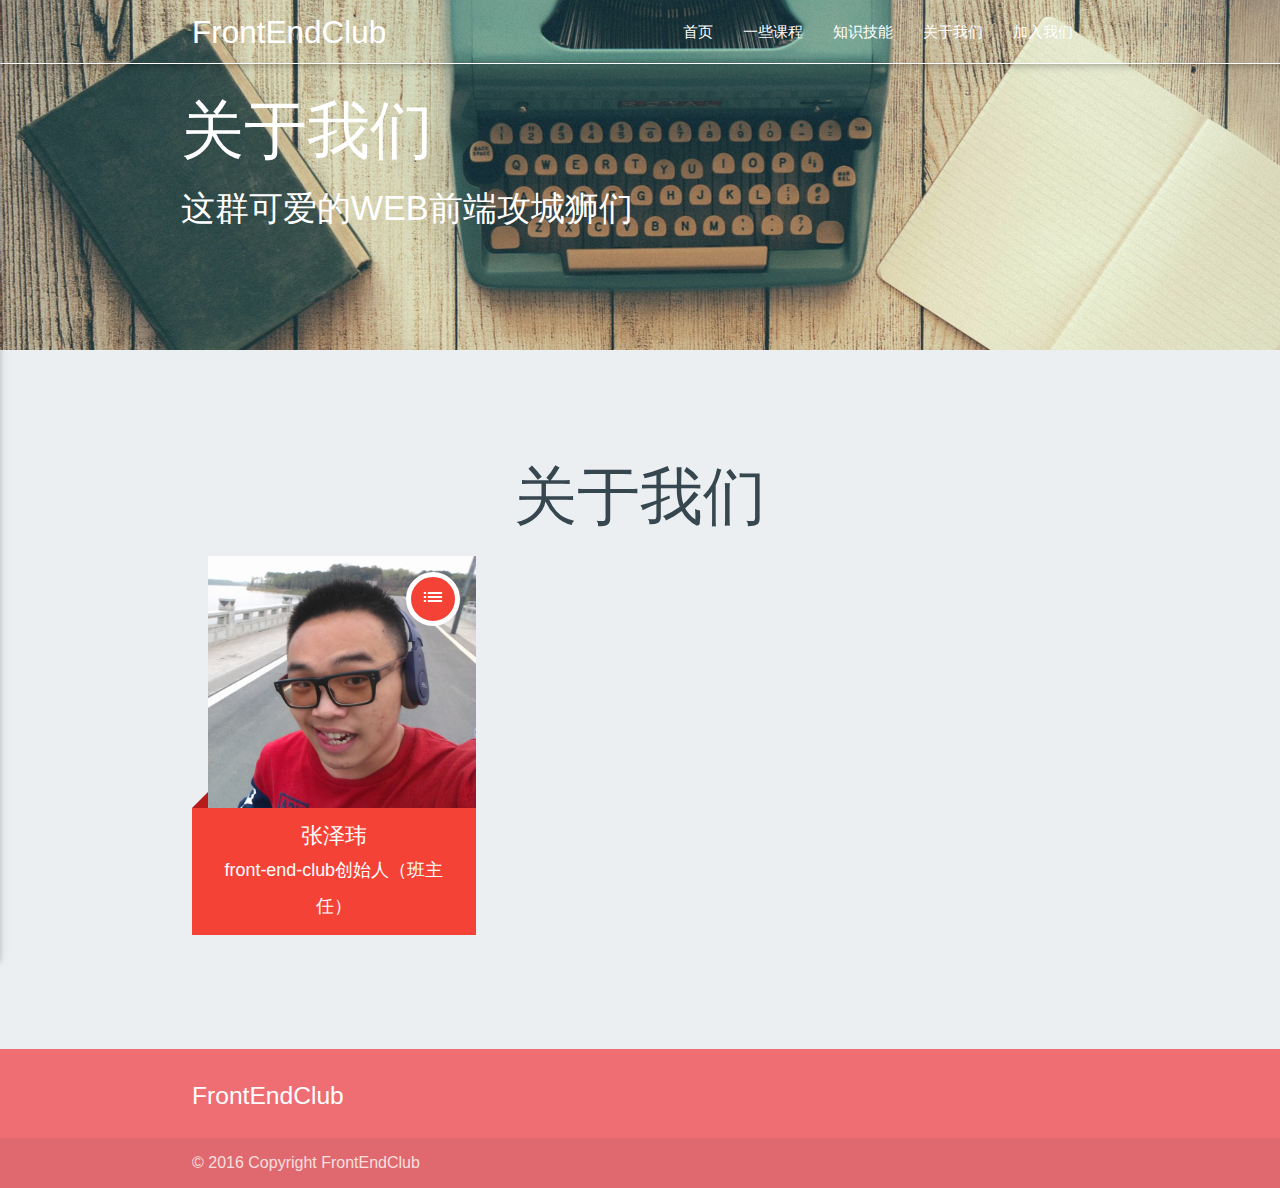
==== commit bd3a8188: "'确定了关于我们的样式'" ====
--- a/about.html
+++ b/about.html
@@ -71,39 +71,39 @@
                 <div class="col l4 m6 s12">
                     <article class="material-card Red">
                         <h2>
-                            <span>王东</span>
-                            <strong><i class="material-icons">power_settings_new</i>6ZFW</strong>
+                            <span>张泽玮</span>
+                            <strong>front-end-club创始人（班主任）</strong>
                         </h2>
                         <div class="mc-content">
                             <div class="img-container">
-                                <img src="img/about2.jpg" alt="头像" class="responsive-img">
+                                <img src="img/master.jpg" alt="张泽玮" class="responsive-img">
                             </div>
                             <div class="mc-description">
-                                Filled with all the strength, there's nothing I cant't do.
+                                这货就是一个逗比，很好相处，是名热爱前端，重视体验的开发者，目前有接近2年的开发经验。前端开发充满挑战性与创造力，也时常与设计师打交道，还需要打造良好的用户体验，很享受这个从0到1、不断打磨产品细节的过程。
                             </div>
                         </div>
                         <a class="mc-btn-action">
                             <i class="material-icons">list</i>
                         </a>
                         <div class="mc-footer">
-                            <h4>Skiils</h4>
-                            <a class="material-icons">code</a>
-                            <a class="material-icons">code</a>
-                            <a class="material-icons">code</a>
-                            <a class="material-icons">code</a>
+                            <h4>主要技能</h4>
+                            <a class="">HTML</a>
+                            <a class="">CSS</a>
+                            <a class="">JS</a>
+                            <a class="">REACT</a>
                         </div>
                     </article>
                 </div>
                 <!--王东-->
             </div>
-            <span id="note" class="grey-text">共 19 条记录</span>
+            <!-- <span id="note" class="grey-text">共 19 条记录</span>
             <ul class="pagination center-align">
-                <!--<li class="disabled p"><a href="#">上一页</a></li>-->
+                <li class="disabled p"><a href="#">上一页</a></li>
                 <li class="active"><a href="#">1</a></li>
                 <li><a href="#">2</a></li>
                 <li><a href="#">3</a></li>
                 <li class="active"><a href="#">下一页</a></li>
-            </ul>
+            </ul> -->
         </section>
     </div>
 
--- a/css/about.css
+++ b/css/about.css
@@ -190,8 +190,9 @@
     display: block;
     float: left;
     position: relative;
-    width: 52px;
+    width: auto;
     height: 52px;
+    padding: 0 10px;
     margin-left: 5px;
     margin-bottom: 15px;
     font-size: 28px;
@@ -1212,4 +1213,4 @@
 .material-card.Blue-Grey.mc-active .mc-btn-action {
     border-color: #eceff1;
 }
-/*关于我们 end*/+/*关于我们 end*/
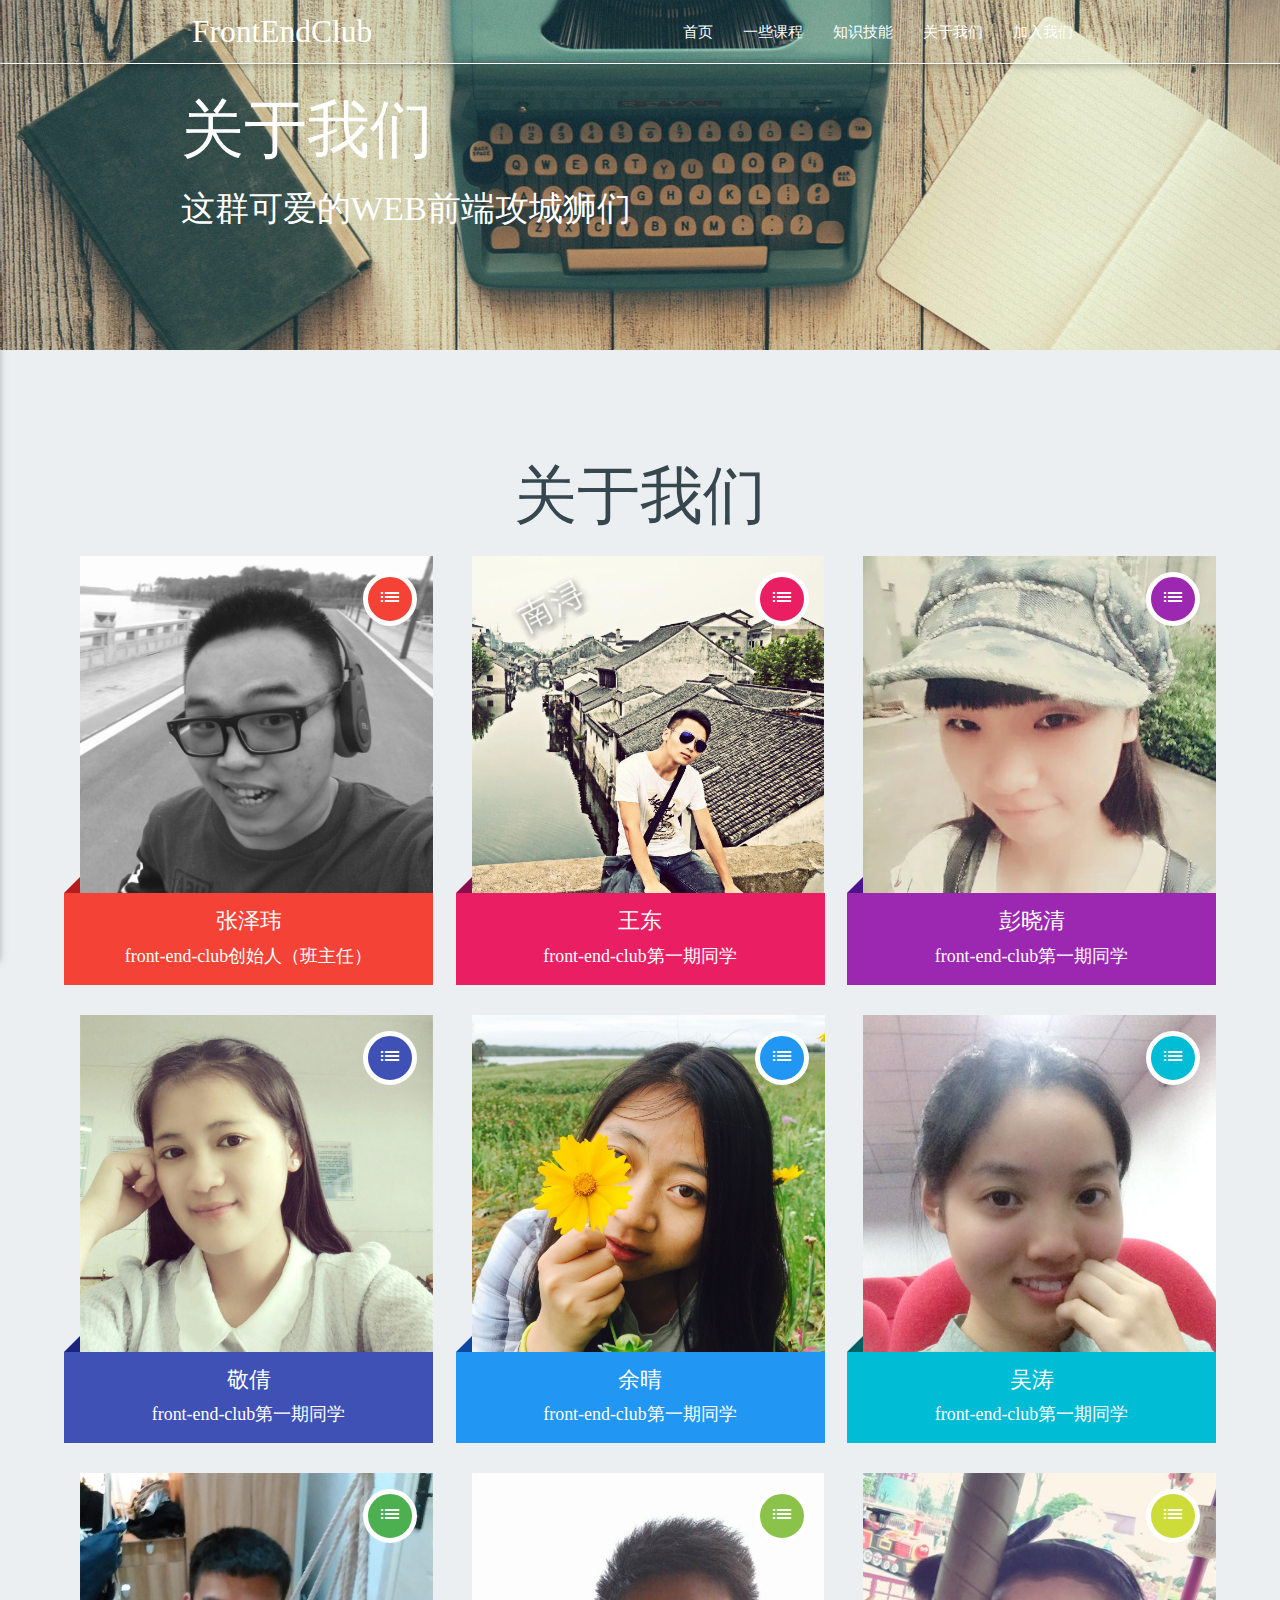
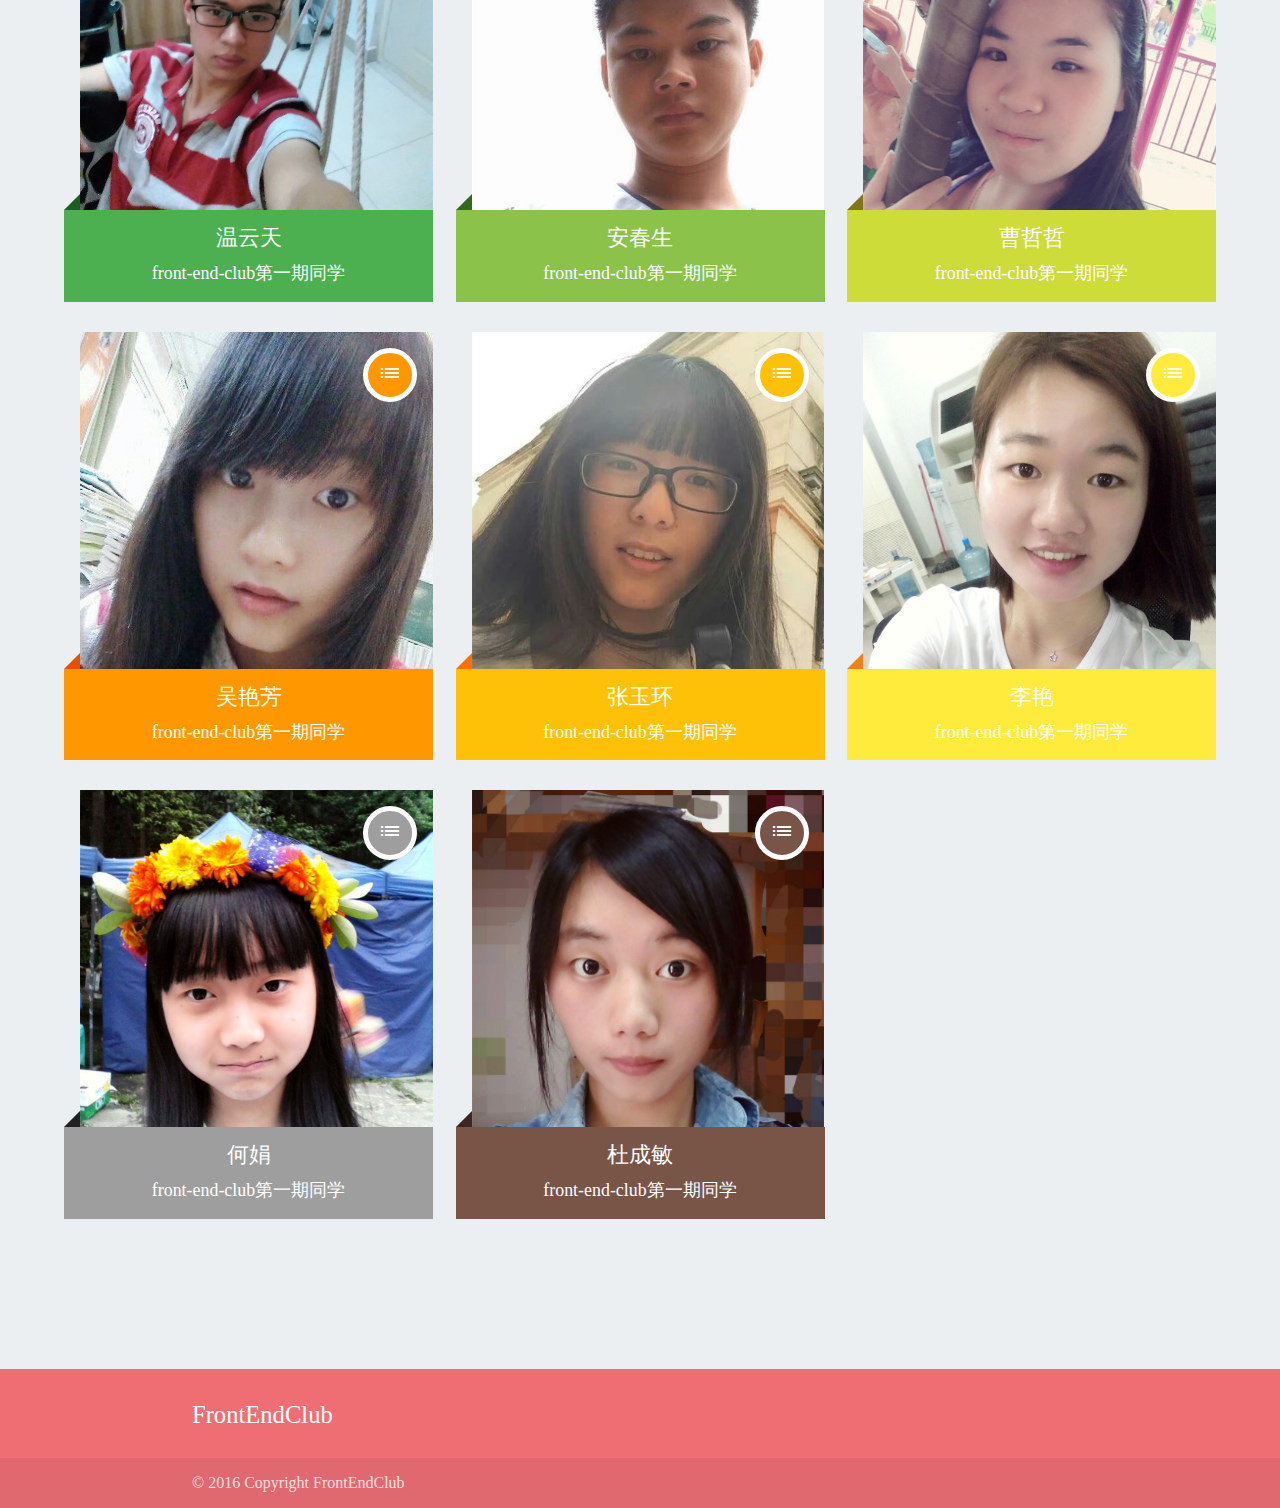
==== commit 3ab4f055: "'还差两个猪的照片了'" ====
--- a/about.html
+++ b/about.html
@@ -94,6 +94,352 @@
                         </div>
                     </article>
                 </div>
+
+                <div class="col l4 m6 s12">
+                    <article class="material-card Pink">
+                        <h2>
+                            <span>王东</span>
+                            <strong>front-end-club第一期同学</strong>
+                        </h2>
+                        <div class="mc-content">
+                            <div class="img-container">
+                                <img src="img/about/wd.jpg" alt="王东" class="responsive-img">
+                            </div>
+                            <div class="mc-description">
+                                我是一名前端小白，跟前端在一起已有半年的样子了，我觉得跟她在一起的时候我很满足，希望今年能够与她一起去环游世界，升华我们之间的感情...
+                            </div>
+                        </div>
+                        <a class="mc-btn-action">
+                            <i class="material-icons">list</i>
+                        </a>
+                        <div class="mc-footer">
+                            <h4>主要技能</h4>
+                            <a class="">HTML</a>
+                            <a class="">CSS</a>
+                            <a class="">JS</a>
+                            <a class="">JQUERY</a>
+                        </div>
+                    </article>
+                </div>
+
+                <div class="col l4 m6 s12">
+                    <article class="material-card Purple">
+                        <h2>
+                            <span>彭晓清</span>
+                            <strong>front-end-club第一期同学</strong>
+                        </h2>
+                        <div class="mc-content">
+                            <div class="img-container">
+                                <img src="img/about/pxq.jpg" alt="彭晓清" class="responsive-img">
+                            </div>
+                            <div class="mc-description">
+                              理想中的萌妹子，现实中的女汉子。人生两大爱好，漫画和吃。<br>超级讨厌运动，偏爱旅行。比较喜欢web前端，奈何菜鸟一只，目前正在向高级菜鸟迈进，未来目标：摘掉菜鸟标签。
+                            </div>
+                        </div>
+                        <a class="mc-btn-action">
+                            <i class="material-icons">list</i>
+                        </a>
+                        <div class="mc-footer">
+                            <h4>主要技能</h4>
+                            <a class="">HTML</a>
+                            <a class="">CSS</a>
+                            <a class="">PS</a>
+                            <a class="">PR</a>
+                        </div>
+                    </article>
+                </div>
+
+                <div class="col l4 m6 s12">
+                    <article class="material-card Indigo">
+                        <h2>
+                            <span>敬倩</span>
+                            <strong>front-end-club第一期同学</strong>
+                        </h2>
+                        <div class="mc-content">
+                            <div class="img-container">
+                                <img src="img/about/jq.jpg" alt="敬倩" class="responsive-img">
+                            </div>
+                            <div class="mc-description">
+                                我是一个热情活泼的女孩子，喜欢结交朋友，目前是一名前端爱好者。前端开发是一项十分有趣的技术，一系列乏味的代码就能创造出生动活泼的画面，很喜欢这个充满了创造力的工作。
+                            </div>
+                        </div>
+                        <a class="mc-btn-action">
+                            <i class="material-icons">list</i>
+                        </a>
+                        <div class="mc-footer">
+                            <h4>主要技能</h4>
+                            <a class="">HTML</a>
+                            <a class="">CSS</a>
+                            <a class="">JS</a>
+                        </div>
+                    </article>
+                </div>
+
+                <div class="col l4 m6 s12">
+                    <article class="material-card Blue">
+                        <h2>
+                            <span>余晴</span>
+                            <strong>front-end-club第一期同学</strong>
+                        </h2>
+                        <div class="mc-content">
+                            <div class="img-container">
+                                <img src="img/about/yq.jpg" alt="余晴" class="responsive-img">
+                            </div>
+                            <div class="mc-description">
+                                开朗活泼+热情+二货，有时也会小安静。爱旅行，爱瞎拍。<br>着迷传统文化与韩文化。爱笑，爱闹。认定的就会坚持的天秤座的鱼。
+                            </div>
+                        </div>
+                        <a class="mc-btn-action">
+                            <i class="material-icons">list</i>
+                        </a>
+                        <div class="mc-footer">
+                            <h4>主要技能</h4>
+                            <a class="">PS</a>
+                            <a class="">韩语</a>
+                            <a class="">摄影</a>
+                        </div>
+                    </article>
+                </div>
+
+                <div class="col l4 m6 s12">
+                    <article class="material-card Cyan">
+                        <h2>
+                            <span>吴涛</span>
+                            <strong>front-end-club第一期同学</strong>
+                        </h2>
+                        <div class="mc-content">
+                            <div class="img-container">
+                                <img src="img/about/wt.jpg" alt="吴涛" class="responsive-img">
+                            </div>
+                            <div class="mc-description">
+                                慢热型人物，喜欢WEB前端和UI设计，目前正在努力的充实自己，增强自己的能力。喜欢读书和外语。愿意尝试一切自己感兴趣的东西。爱吃也爱减肥，喜欢跑步。喜欢的事情就去做，不喜欢的也不会一直逼迫自己。
+                            </div>
+                        </div>
+                        <a class="mc-btn-action">
+                            <i class="material-icons">list</i>
+                        </a>
+                        <div class="mc-footer">
+                            <h4>主要技能</h4>
+                            <a class="">PS</a>
+                            <a class="">HTML</a>
+                            <a class="">主持</a>
+                            <a class="">日语</a>
+                        </div>
+                    </article>
+                </div>
+
+                <div class="col l4 m6 s12">
+                    <article class="material-card Green">
+                        <h2>
+                            <span>温云天</span>
+                            <strong>front-end-club第一期同学</strong>
+                        </h2>
+                        <div class="mc-content">
+                            <div class="img-container">
+                                <img src="img/about/wyt.jpg" alt="温云天" class="responsive-img">
+                            </div>
+                            <div class="mc-description">
+                              本人学渣一枚，没有高智商，没有高颜值，唯一让自己欣赏的只有做事锲而不舍的精神。目前正朝着web前端攻城狮的目标不断前进，希望通过自己的努力学习，能够成为一名出色的前端攻城狮。
+                            </div>
+                        </div>
+                        <a class="mc-btn-action">
+                            <i class="material-icons">list</i>
+                        </a>
+                        <div class="mc-footer">
+                            <h4>主要技能</h4>
+                            <a class="">HTML</a>
+                            <a class="">JS</a>
+                            <a class="">CSS</a>
+                            <a class="">C</a>
+                        </div>
+                    </article>
+                </div>
+
+                <div class="col l4 m6 s12">
+                    <article class="material-card Light-Green">
+                        <h2>
+                            <span>安春生</span>
+                            <strong>front-end-club第一期同学</strong>
+                        </h2>
+                        <div class="mc-content">
+                            <div class="img-container">
+                                <img src="img/about/acs.jpg" alt="安春生" class="responsive-img">
+                            </div>
+                            <div class="mc-description">
+                                我是一个聪明与帅气并存的有志青年，我总是以饱满的热情去迎接未来。在学习web前端的道路上，我脚踏实地在键盘上去敲打每段记忆。我对生活很乐观，不断向钱看，向厚看。
+                            </div>
+                        </div>
+                        <a class="mc-btn-action">
+                            <i class="material-icons">list</i>
+                        </a>
+                        <div class="mc-footer">
+                            <h4>主要技能</h4>
+                            <a class="">HTML</a>
+                            <a class="">CSS</a>
+                            <a class="">JS</a>
+                        </div>
+                    </article>
+                </div>
+
+                <div class="col l4 m6 s12">
+                    <article class="material-card Lime">
+                        <h2>
+                            <span>曹哲哲</span>
+                            <strong>front-end-club第一期同学</strong>
+                        </h2>
+                        <div class="mc-content">
+                            <div class="img-container">
+                                <img src="img/about/czz.jpg" alt="曹哲哲" class="responsive-img">
+                            </div>
+                            <div class="mc-description">
+                              误入IT界的小白，看了各种高大上。十分享受自己做东西的成就感。目前正在专研前端，性子慢热，偶尔文艺，熟悉的人对我的反差很好奇。喜欢动漫、运动和旅行。开始逐渐用ps修照片，前端做心情日志，pr做视频，我最喜欢：自己选的路跪着也要走完。
+                            </div>
+                        </div>
+                        <a class="mc-btn-action">
+                            <i class="material-icons">list</i>
+                        </a>
+                        <div class="mc-footer">
+                            <h4>主要技能</h4>
+                            <a class="">PS</a>
+                            <a class="">PR</a>
+                            <a class="">HTML</a>
+                            <a class="">CSS</a>
+                        </div>
+                    </article>
+                </div>
+
+                <div class="col l4 m6 s12">
+                    <article class="material-card Orange">
+                        <h2>
+                            <span>吴艳芳</span>
+                            <strong>front-end-club第一期同学</strong>
+                        </h2>
+                        <div class="mc-content">
+                            <div class="img-container">
+                                <img src="img/about/wyf.jpg" alt="吴艳芳" class="responsive-img">
+                            </div>
+                            <div class="mc-description">
+                              时而活泼开朗时而安静冷淡，善于倾听。喜欢二次元和音乐、喜欢动手做一些小东西，比如橡皮章、风铃之类的，有收集癖。自认为比较适合前端方向，将来会更专注于这方面技能的培养。
+                            </div>
+                        </div>
+                        <a class="mc-btn-action">
+                            <i class="material-icons">list</i>
+                        </a>
+                        <div class="mc-footer">
+                            <h4>主要技能</h4>
+                            <a class="">PS</a>
+                            <a class="">HTML</a>
+                            <a class="">CSS</a>
+                            <a class="">日语</a>
+                        </div>
+                    </article>
+                </div>
+
+                <div class="col l4 m6 s12">
+                    <article class="material-card Amber">
+                        <h2>
+                            <span>张玉环</span>
+                            <strong>front-end-club第一期同学</strong>
+                        </h2>
+                        <div class="mc-content">
+                            <div class="img-container">
+                                <img src="img/about/zyh.jpg" alt="张玉环" class="responsive-img">
+                            </div>
+                            <div class="mc-description">
+                              优雅的吃货一枚，励志做个会美工的前端≥﹏≤ ，爱运动爱旅游爱小说。
+                            </div>
+                        </div>
+                        <a class="mc-btn-action">
+                            <i class="material-icons">list</i>
+                        </a>
+                        <div class="mc-footer">
+                            <h4>主要技能</h4>
+                            <a class="">PS</a>
+                            <a class="">HTML</a>
+                            <a class="">CSS</a>
+                            <a class="">PR</a>
+                        </div>
+                    </article>
+                </div>
+
+                <div class="col l4 m6 s12">
+                    <article class="material-card Yellow">
+                        <h2>
+                            <span>李艳</span>
+                            <strong>front-end-club第一期同学</strong>
+                        </h2>
+                        <div class="mc-content">
+                            <div class="img-container">
+                                <img src="img/about/ly.jpg" alt="李艳" class="responsive-img">
+                            </div>
+                            <div class="mc-description">
+                              电信的淑女，爱好前端，对IT行业有极大的兴趣，性格开朗，喜欢文学心理学，讨厌电路和数学。遇到喜欢的东西就会努力去争取，不放过任何一个稍有兴趣的事物。
+                            </div>
+                        </div>
+                        <a class="mc-btn-action">
+                            <i class="material-icons">list</i>
+                        </a>
+                        <div class="mc-footer">
+                            <h4>主要技能</h4>
+                            <a class="">团队管理</a>
+                            <a class="">HTML</a>
+                            <a class="">OFFICE</a>
+                        </div>
+                    </article>
+                </div>
+
+                <div class="col l4 m6 s12">
+                    <article class="material-card Grey">
+                        <h2>
+                            <span>何娟</span>
+                            <strong>front-end-club第一期同学</strong>
+                        </h2>
+                        <div class="mc-content">
+                            <div class="img-container">
+                                <img src="img/about/hj.jpg" alt="何娟" class="responsive-img">
+                            </div>
+                            <div class="mc-description">
+                              我是一个乐观积极、拥有上进心的学生，并且热爱web前端，喜欢探索新事物。在未来的学习生活中，我会充分了解web前端相关知识，享受学习的过程，让自己的大学生活更加充实，取得更大的进步。
+                            </div>
+                        </div>
+                        <a class="mc-btn-action">
+                            <i class="material-icons">list</i>
+                        </a>
+                        <div class="mc-footer">
+                            <h4>主要技能</h4>
+                            <a class="">PS</a>
+                            <a class="">HTML</a>
+                            <a class="">CSS</a>
+                            <a class="">C</a>
+                        </div>
+                    </article>
+                </div>
+
+                <div class="col l4 m6 s12">
+                    <article class="material-card Brown">
+                        <h2>
+                            <span>杜成敏</span>
+                            <strong>front-end-club第一期同学</strong>
+                        </h2>
+                        <div class="mc-content">
+                            <div class="img-container">
+                                <img src="img/about/dcm.jpg" alt="杜成敏" class="responsive-img">
+                            </div>
+                            <div class="mc-description">
+                              十足的吃货，隐藏的二货。喜欢前端开发这种具创造性更具挑战性的东西，虽然现在只是个菜鸟。爱摄影，爱旅行，世界那么大，我要去看看。
+                            </div>
+                        </div>
+                        <a class="mc-btn-action">
+                            <i class="material-icons">list</i>
+                        </a>
+                        <div class="mc-footer">
+                            <h4>主要技能</h4>
+                            <a class="">摄影</a>
+                            <a class="">HTML</a>
+                            <a class="">CSS</a>
+                        </div>
+                    </article>
+                </div>
                 <!--王东-->
             </div>
             <!-- <span id="note" class="grey-text">共 19 条记录</span>
--- a/css/common.css
+++ b/css/common.css
@@ -1,3 +1,6 @@
+*{
+  font-family: '微软雅黑';
+}
 header{
   width: 100%;
   height: 350px;
--- a/css/about.css
+++ b/css/about.css
@@ -5,12 +5,13 @@
 body {
     background-color: #ECEFF1;
     color: #37474F;
-    font-family: 'Raleway', sans-serif;
-    font-weight: 300;
     font-size: 16px;
 }
 h1, h2, h3 {
     font-weight: 200;
+}
+section.container{
+  width: 90%;
 }
 .fa-spin-fast {
     -webkit-animation: fa-spin-fast 0.2s infinite linear;
@@ -191,8 +192,8 @@
     float: left;
     position: relative;
     width: auto;
+    padding: 0 10px;
     height: 52px;
-    padding: 0 10px;
     margin-left: 5px;
     margin-bottom: 15px;
     font-size: 28px;
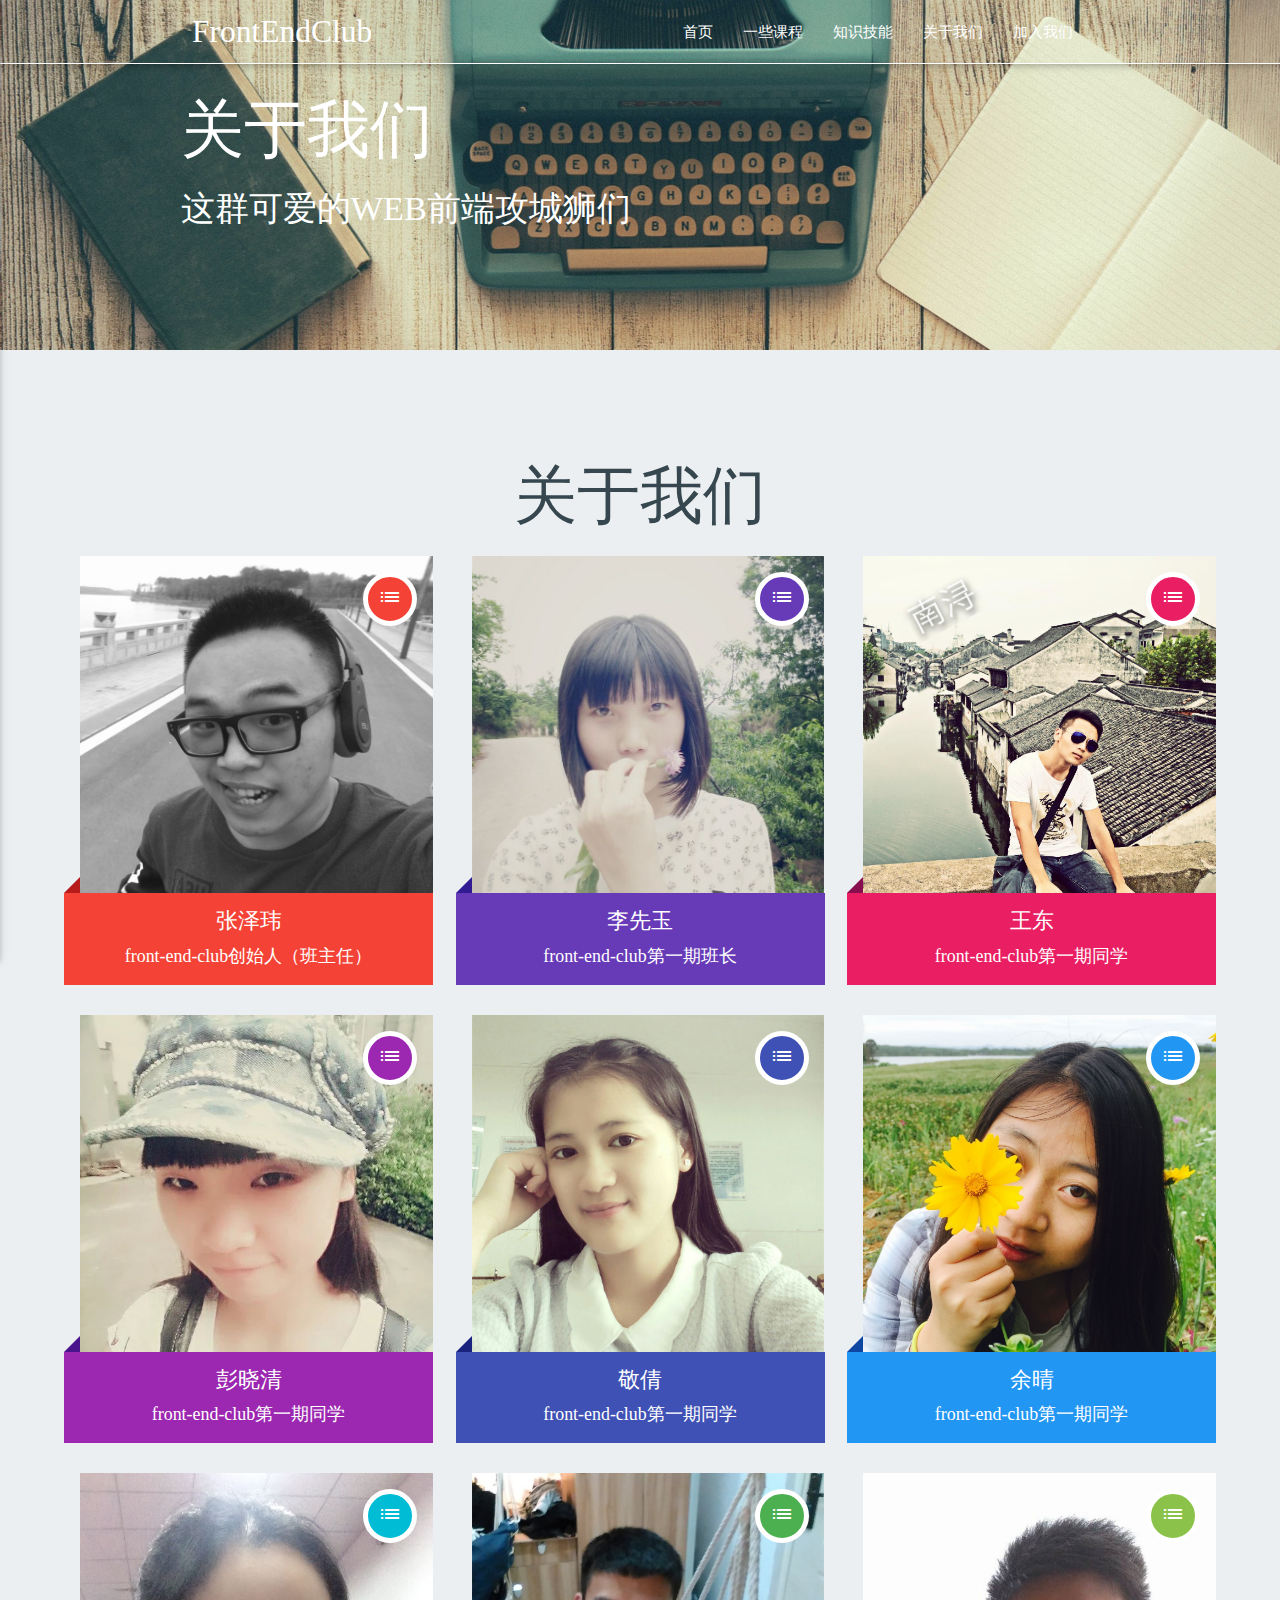
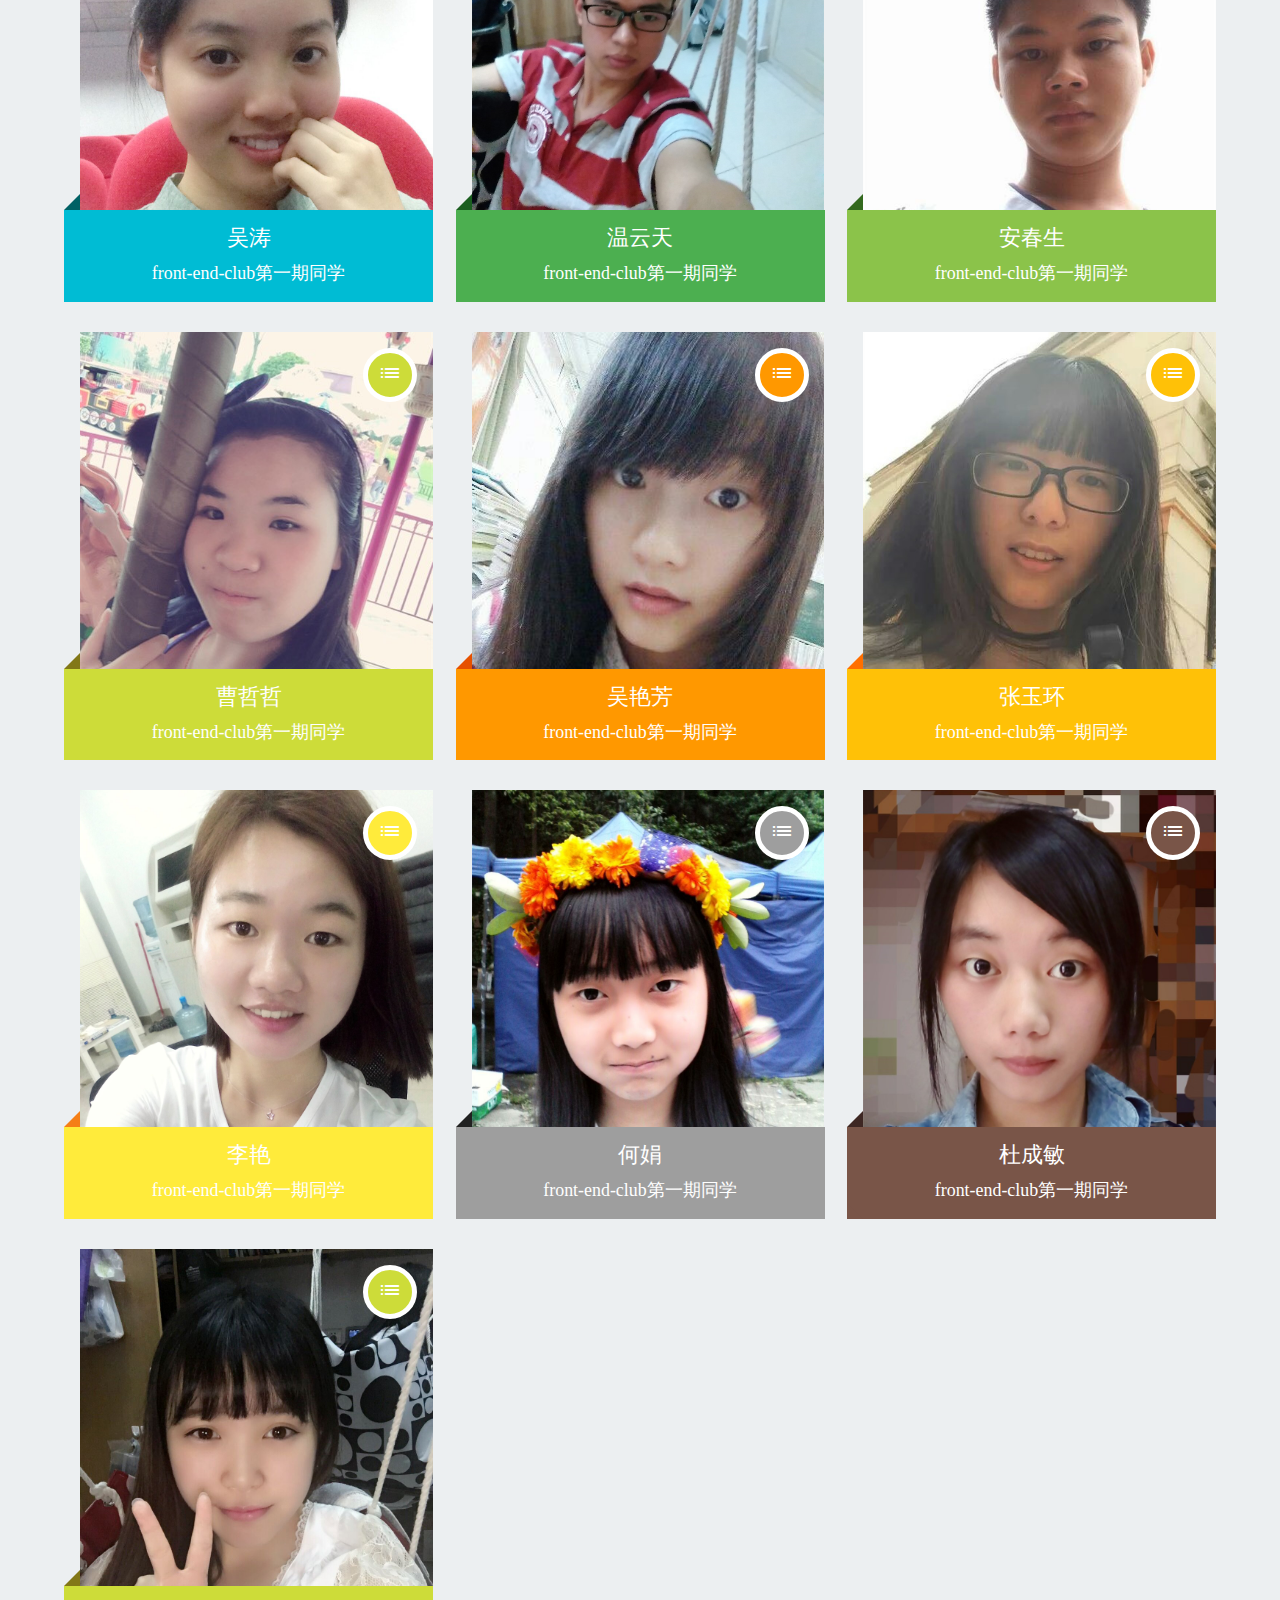
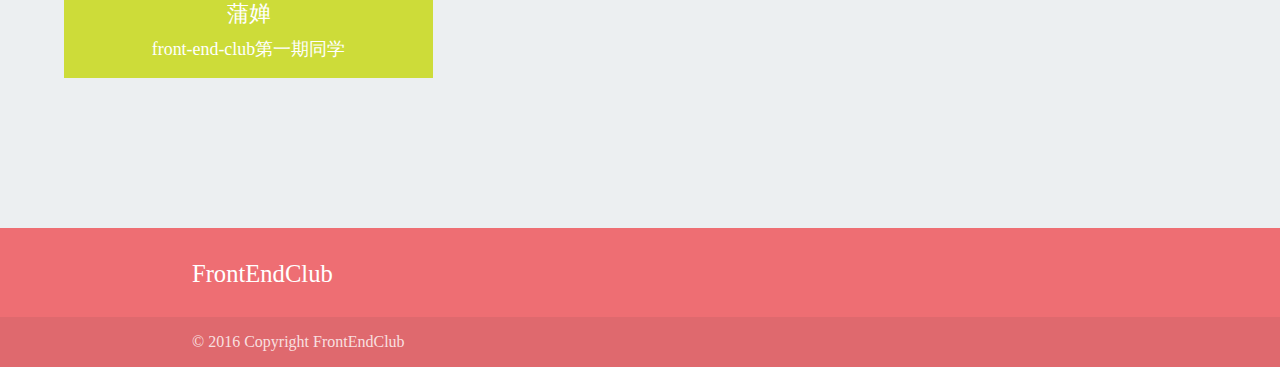
==== commit 7122f835: "基本大功告成了，剩下的就是宣传了，哦也！" ====
--- a/about.html
+++ b/about.html
@@ -96,6 +96,32 @@
                 </div>
 
                 <div class="col l4 m6 s12">
+                    <article class="material-card Deep-Purple">
+                        <h2>
+                            <span>李先玉</span>
+                            <strong>front-end-club第一期班长</strong>
+                        </h2>
+                        <div class="mc-content">
+                            <div class="img-container">
+                                <img src="img/about/lxy.jpg" alt="李先玉" class="responsive-img">
+                            </div>
+                            <div class="mc-description">
+                                这里就是人见人爱，花见花开，车见车爆胎的风云班长———李先玉。
+                            </div>
+                        </div>
+                        <a class="mc-btn-action">
+                            <i class="material-icons">list</i>
+                        </a>
+                        <div class="mc-footer">
+                            <h4>主要技能</h4>
+                            <a class="">卖萌</a>
+                            <a class="">撒娇</a>
+                            <a class="">傲娇</a>
+                        </div>
+                    </article>
+                </div>
+
+                <div class="col l4 m6 s12">
                     <article class="material-card Pink">
                         <h2>
                             <span>王东</span>
@@ -437,6 +463,32 @@
                             <a class="">摄影</a>
                             <a class="">HTML</a>
                             <a class="">CSS</a>
+                        </div>
+                    </article>
+                </div>
+
+                <div class="col l4 m6 s12">
+                    <article class="material-card Lime">
+                        <h2>
+                            <span>蒲婵</span>
+                            <strong>front-end-club第一期同学</strong>
+                        </h2>
+                        <div class="mc-content">
+                            <div class="img-container">
+                                <img src="img/about/pc.jpg" alt="蒲婵" class="responsive-img">
+                            </div>
+                            <div class="mc-description">
+                              立志做一个文能UI武能前端的开发者、设计师，目前已有将近一年的前端开发和UI设计经验，很享受从无到有，一个完整的作品被创造出来的过程。
+                            </div>
+                        </div>
+                        <a class="mc-btn-action">
+                            <i class="material-icons">list</i>
+                        </a>
+                        <div class="mc-footer">
+                            <h4>主要技能</h4>
+                            <a class="">HTML</a>
+                            <a class="">CSS</a>
+                            <a class="">PS</a>
                         </div>
                     </article>
                 </div>
